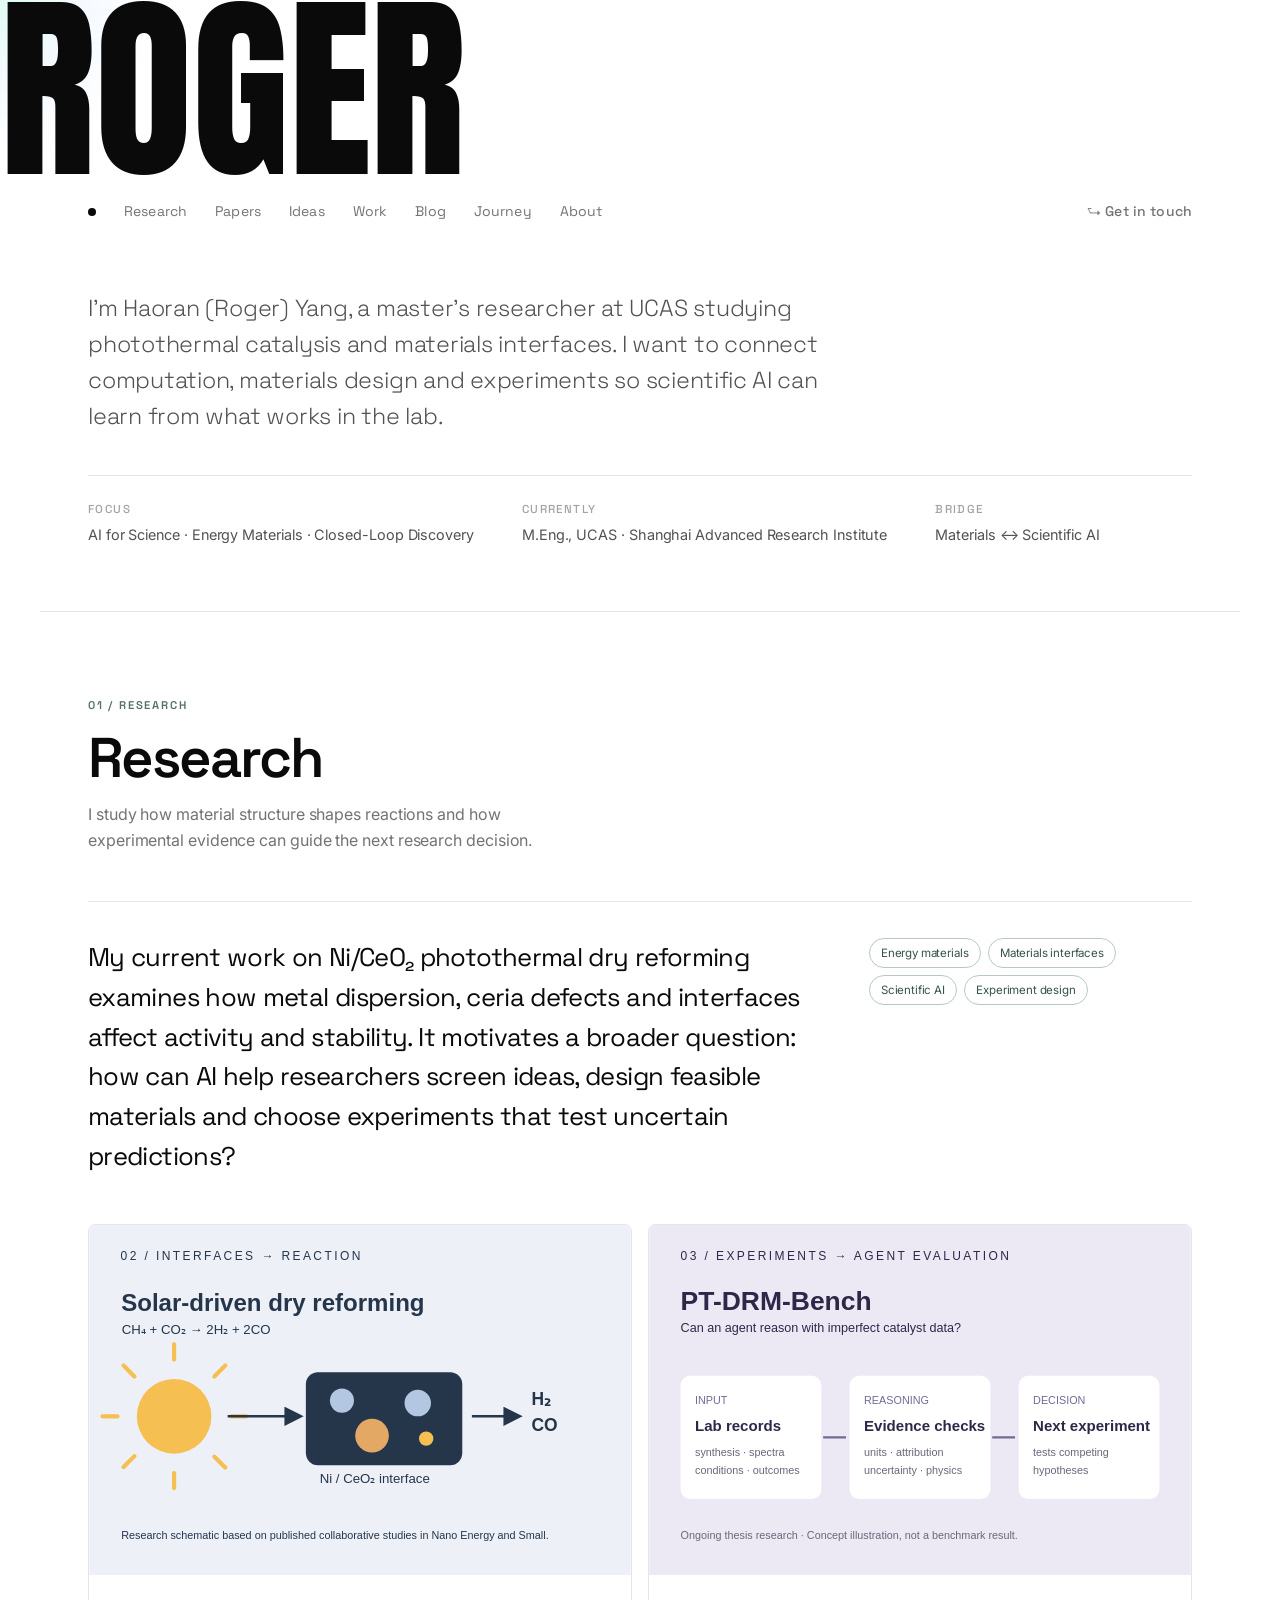
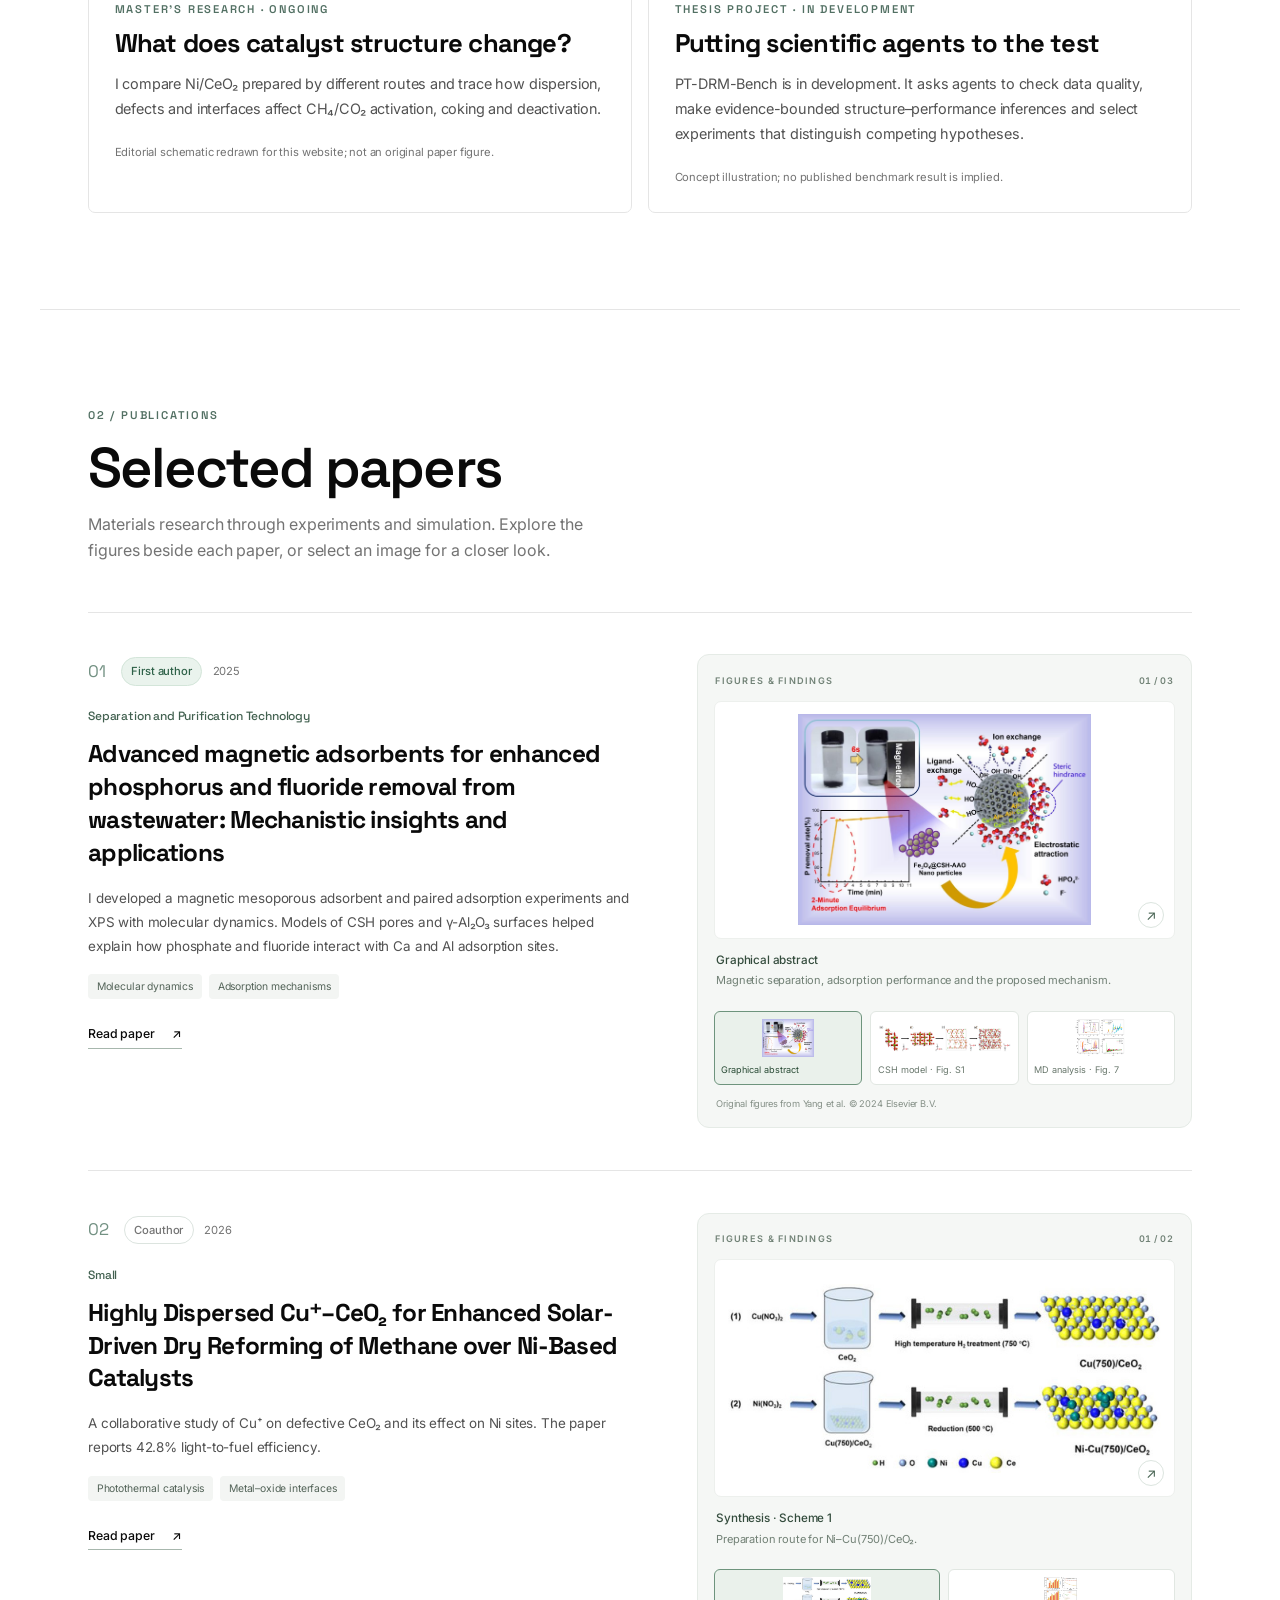
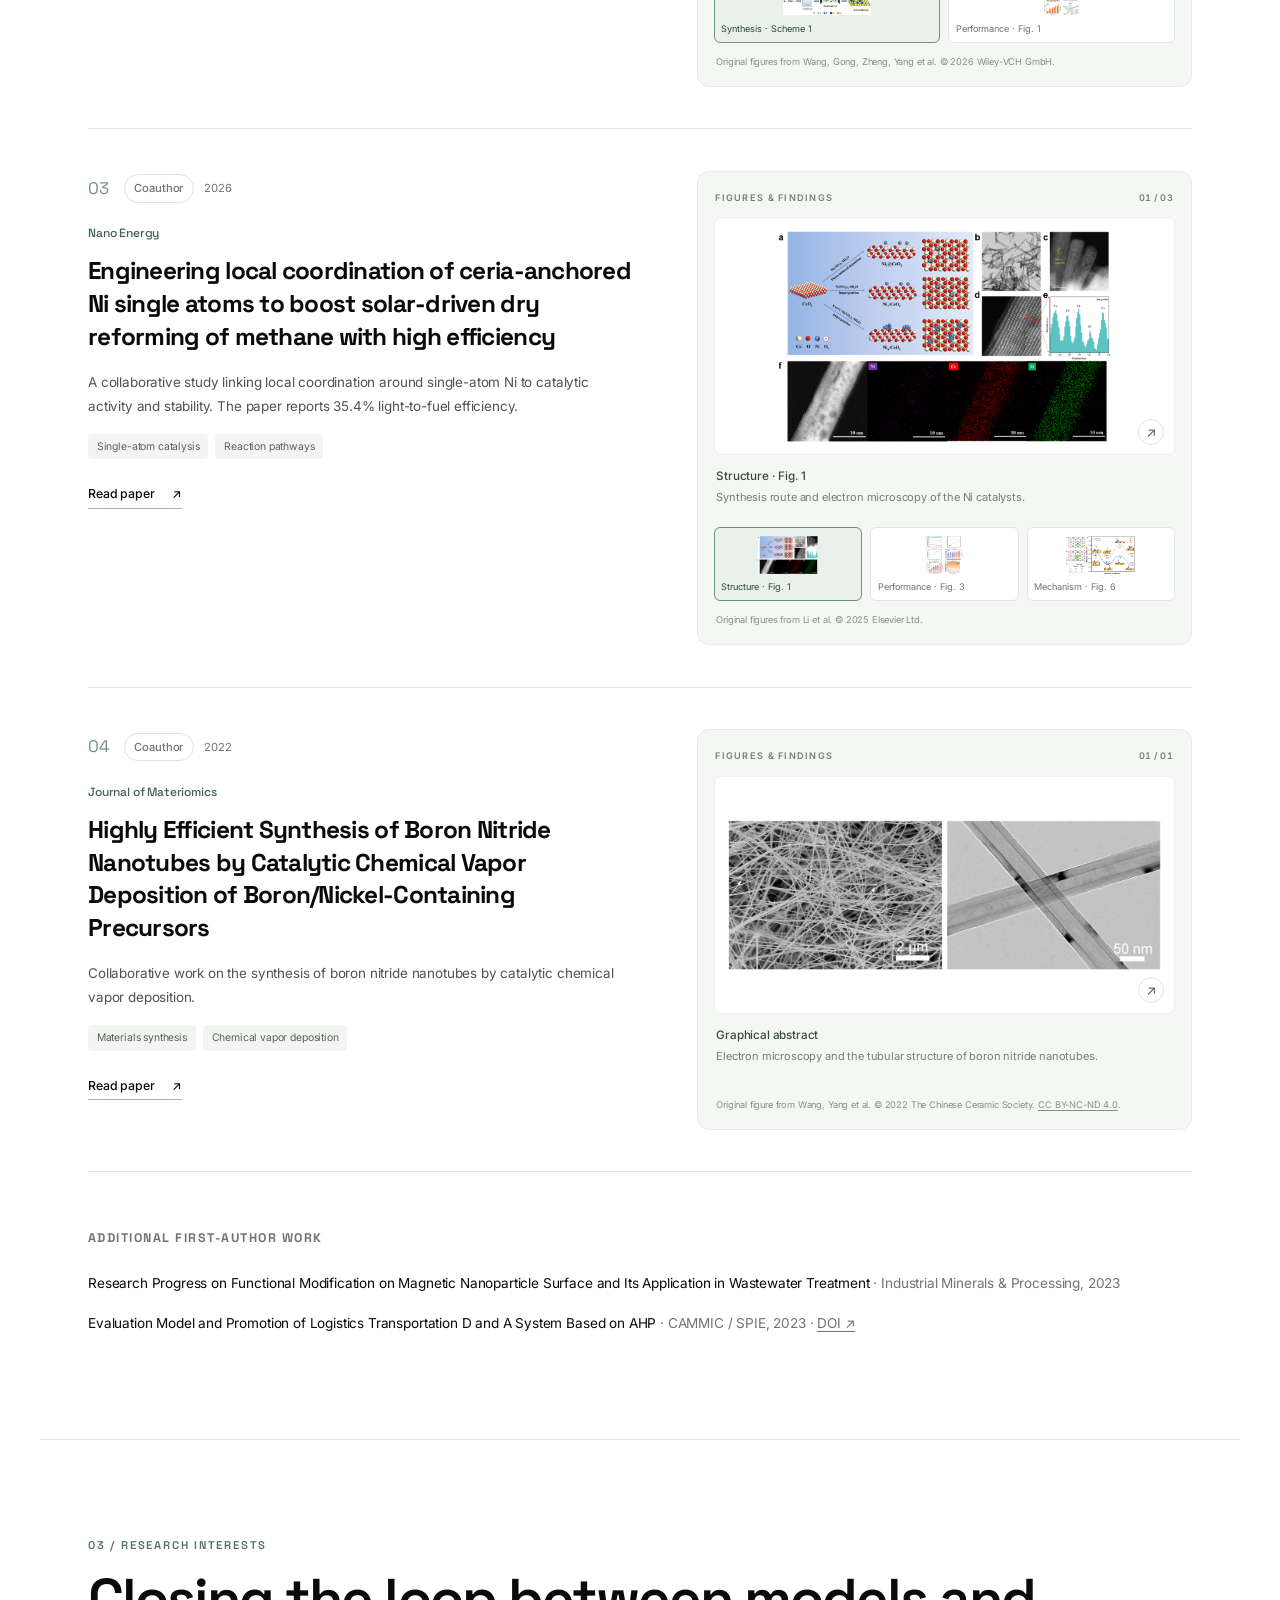
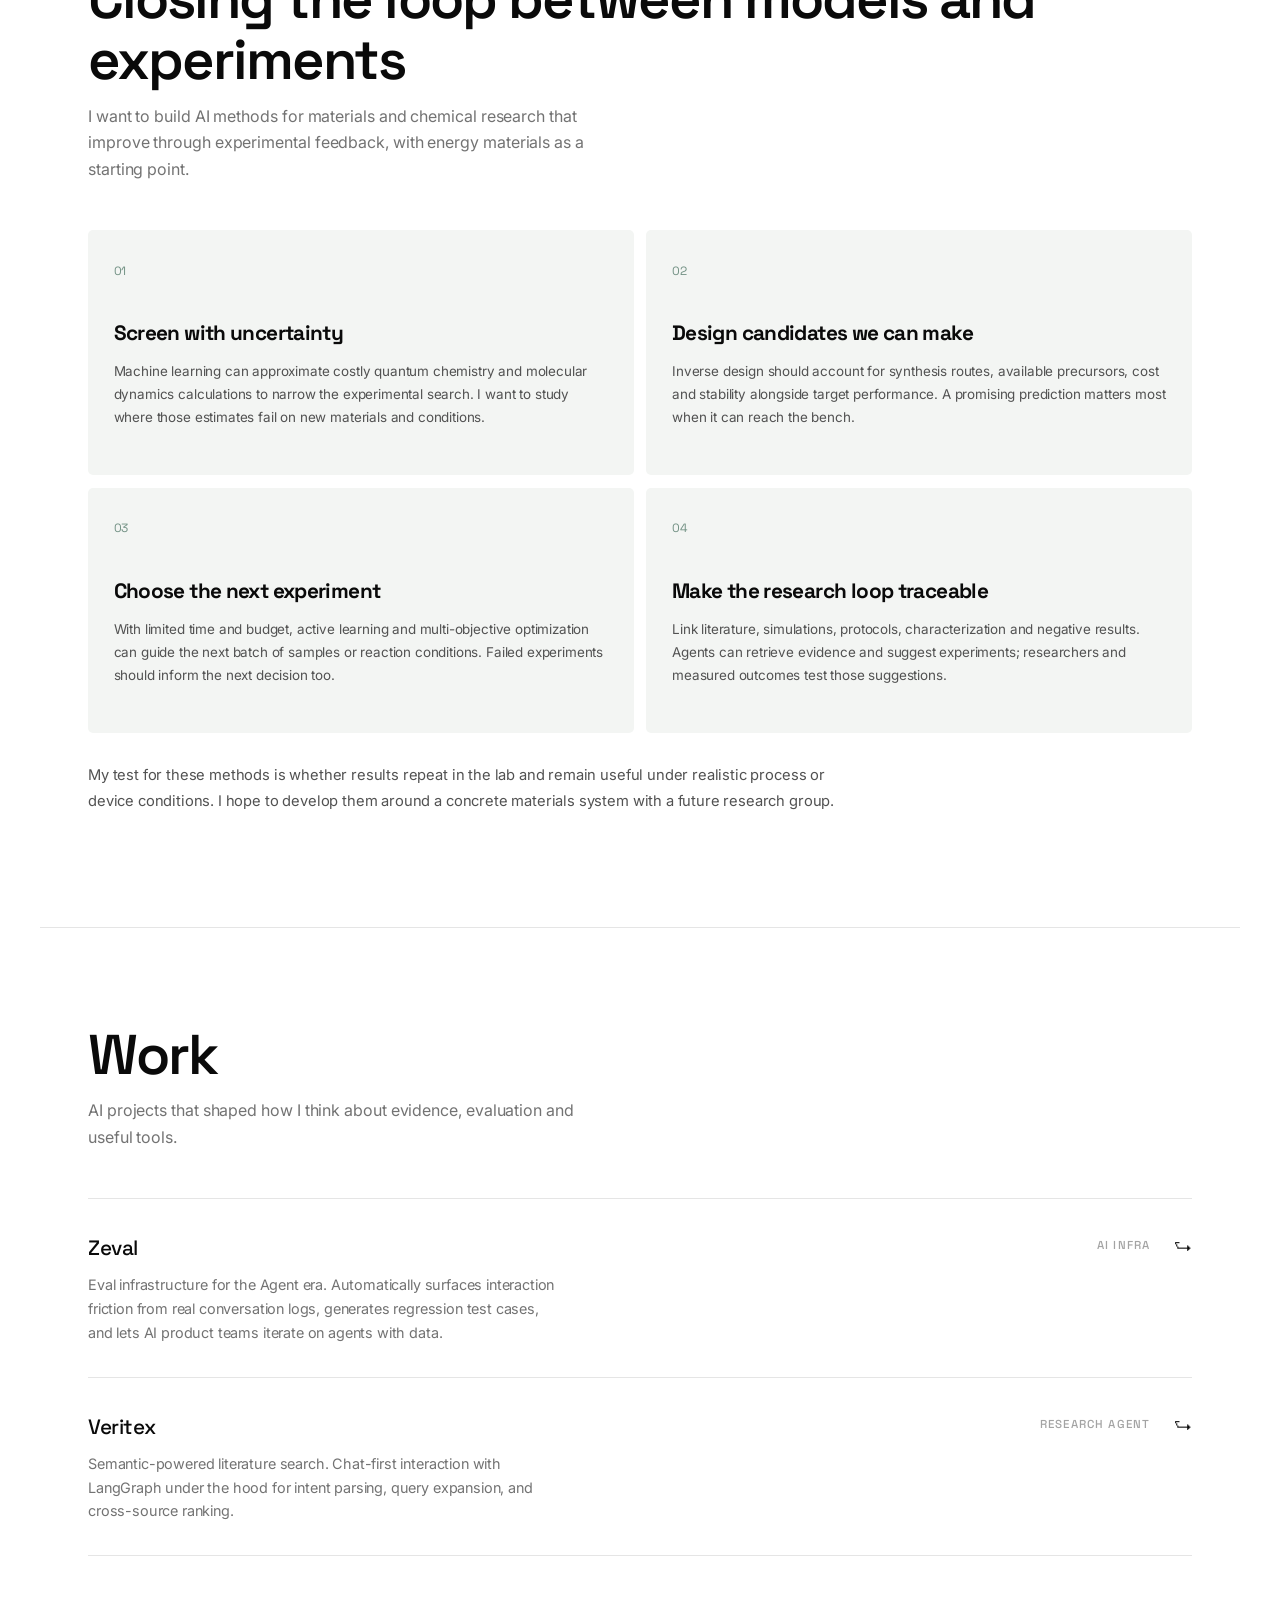
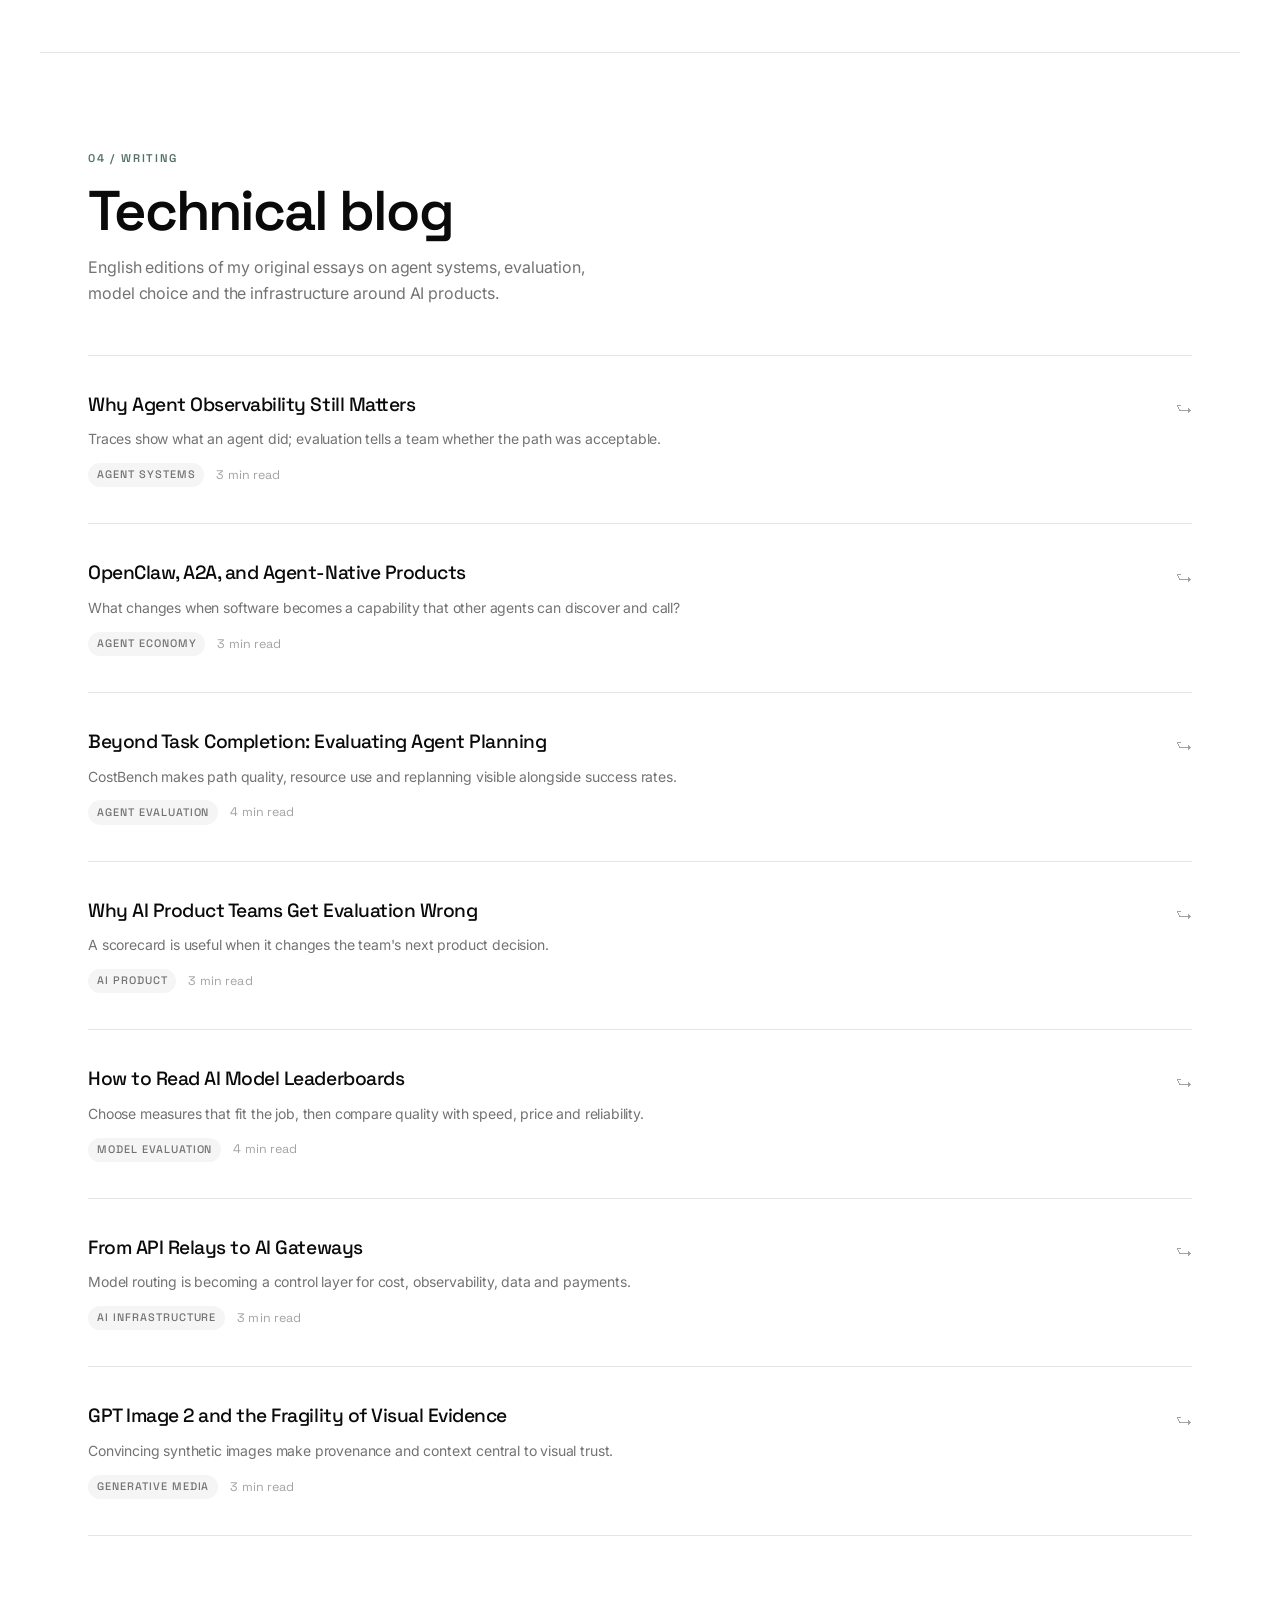
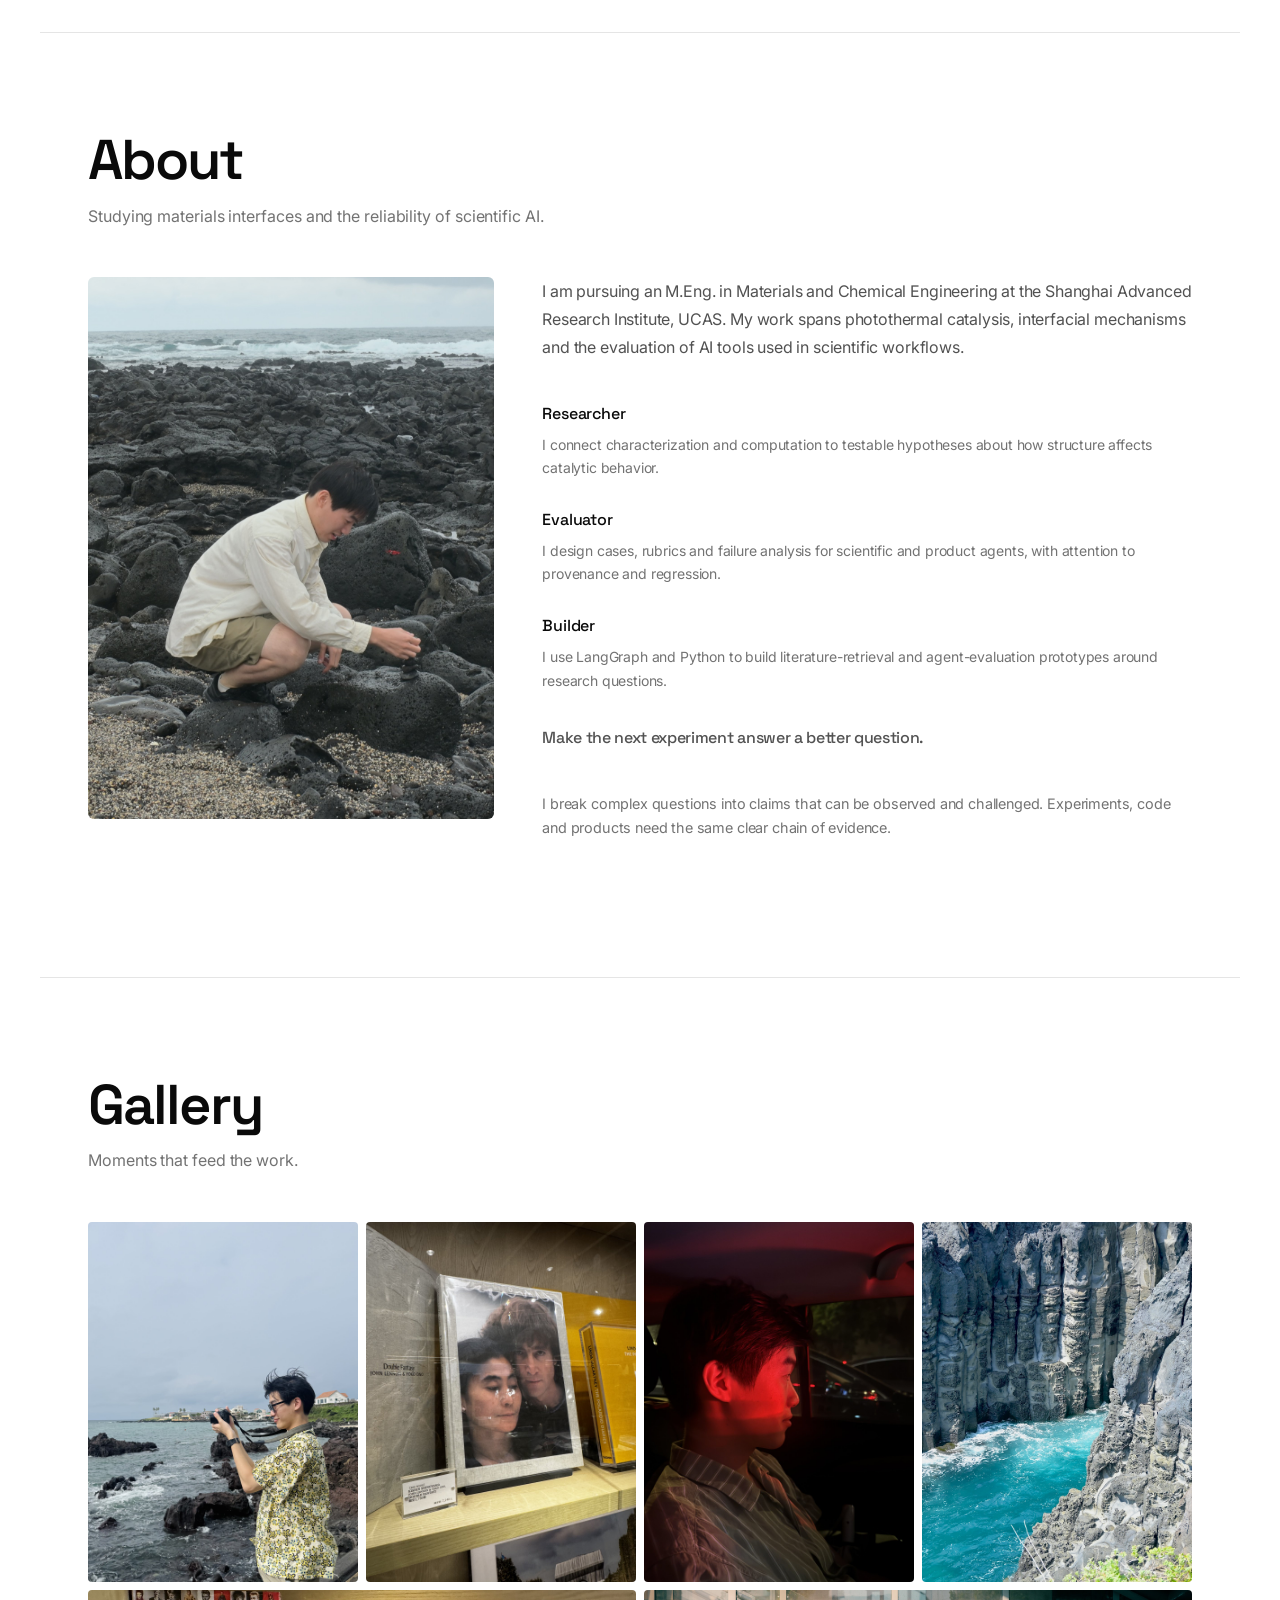
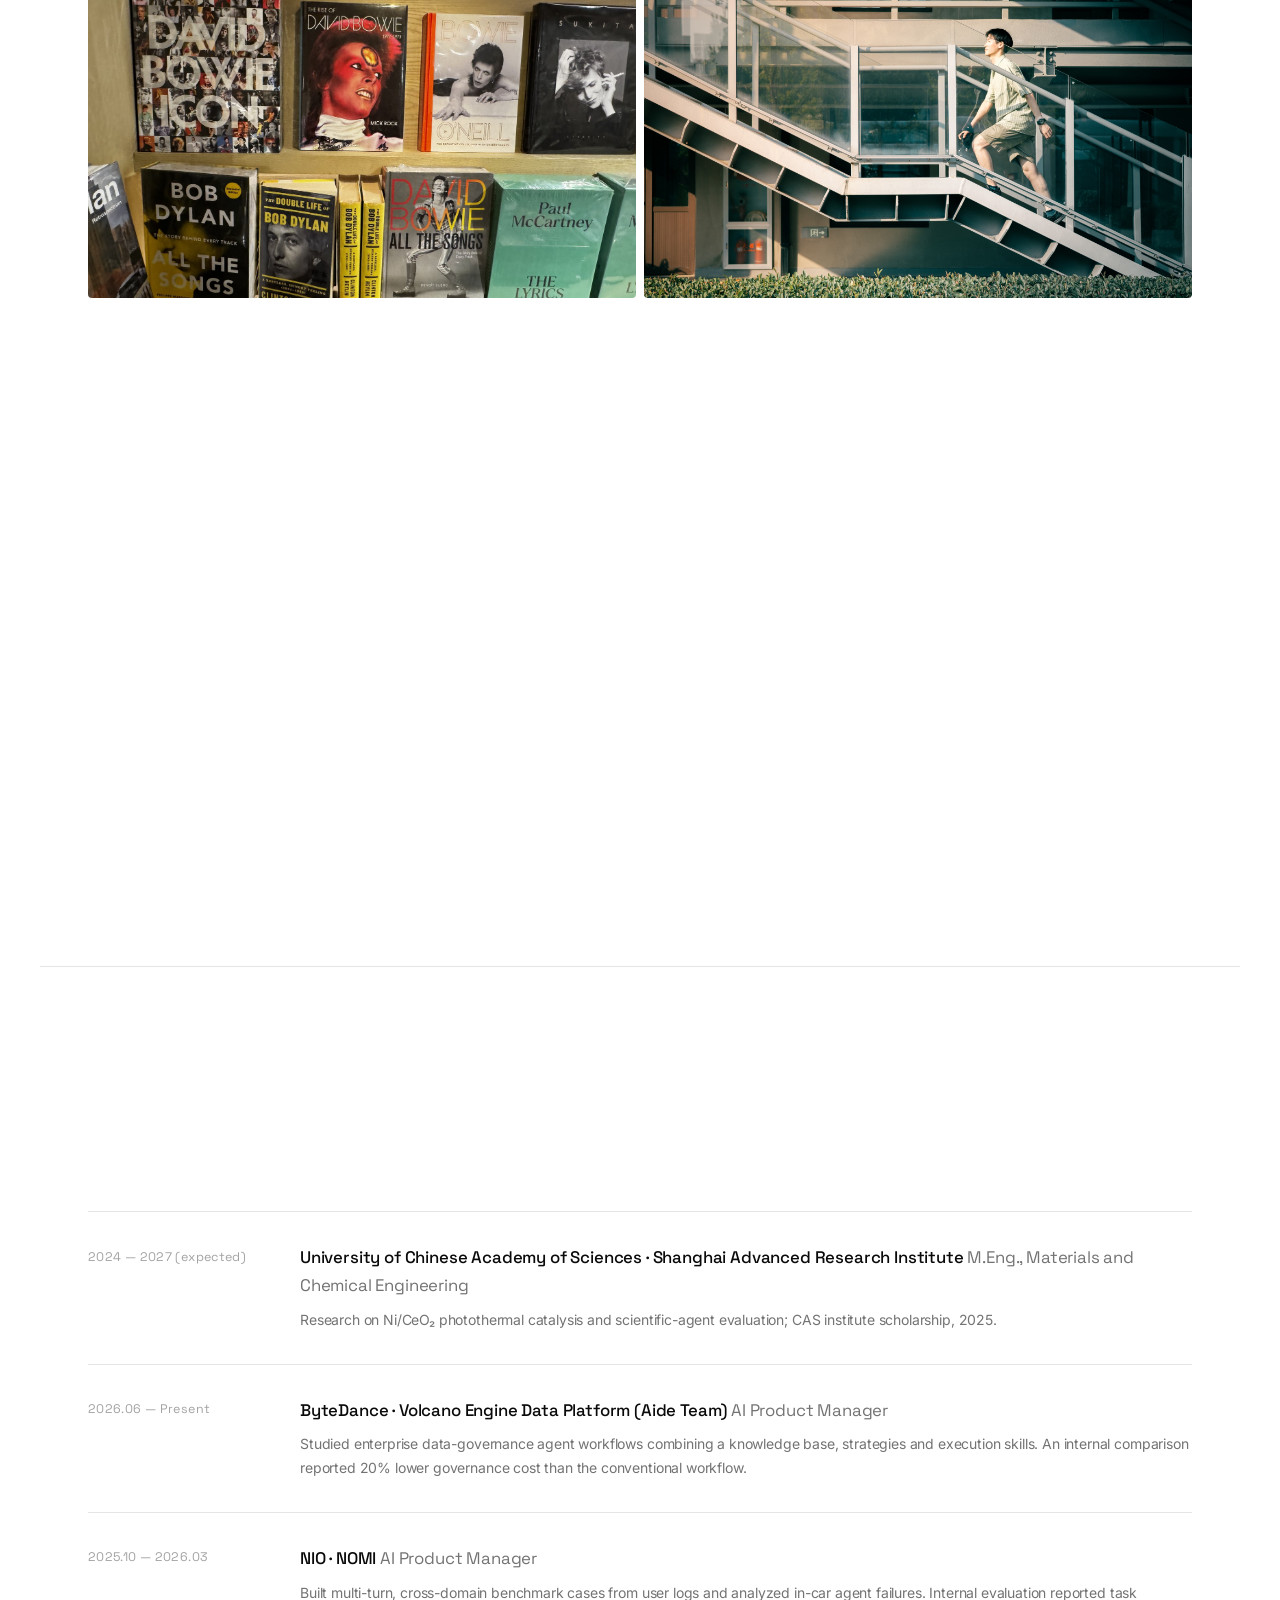
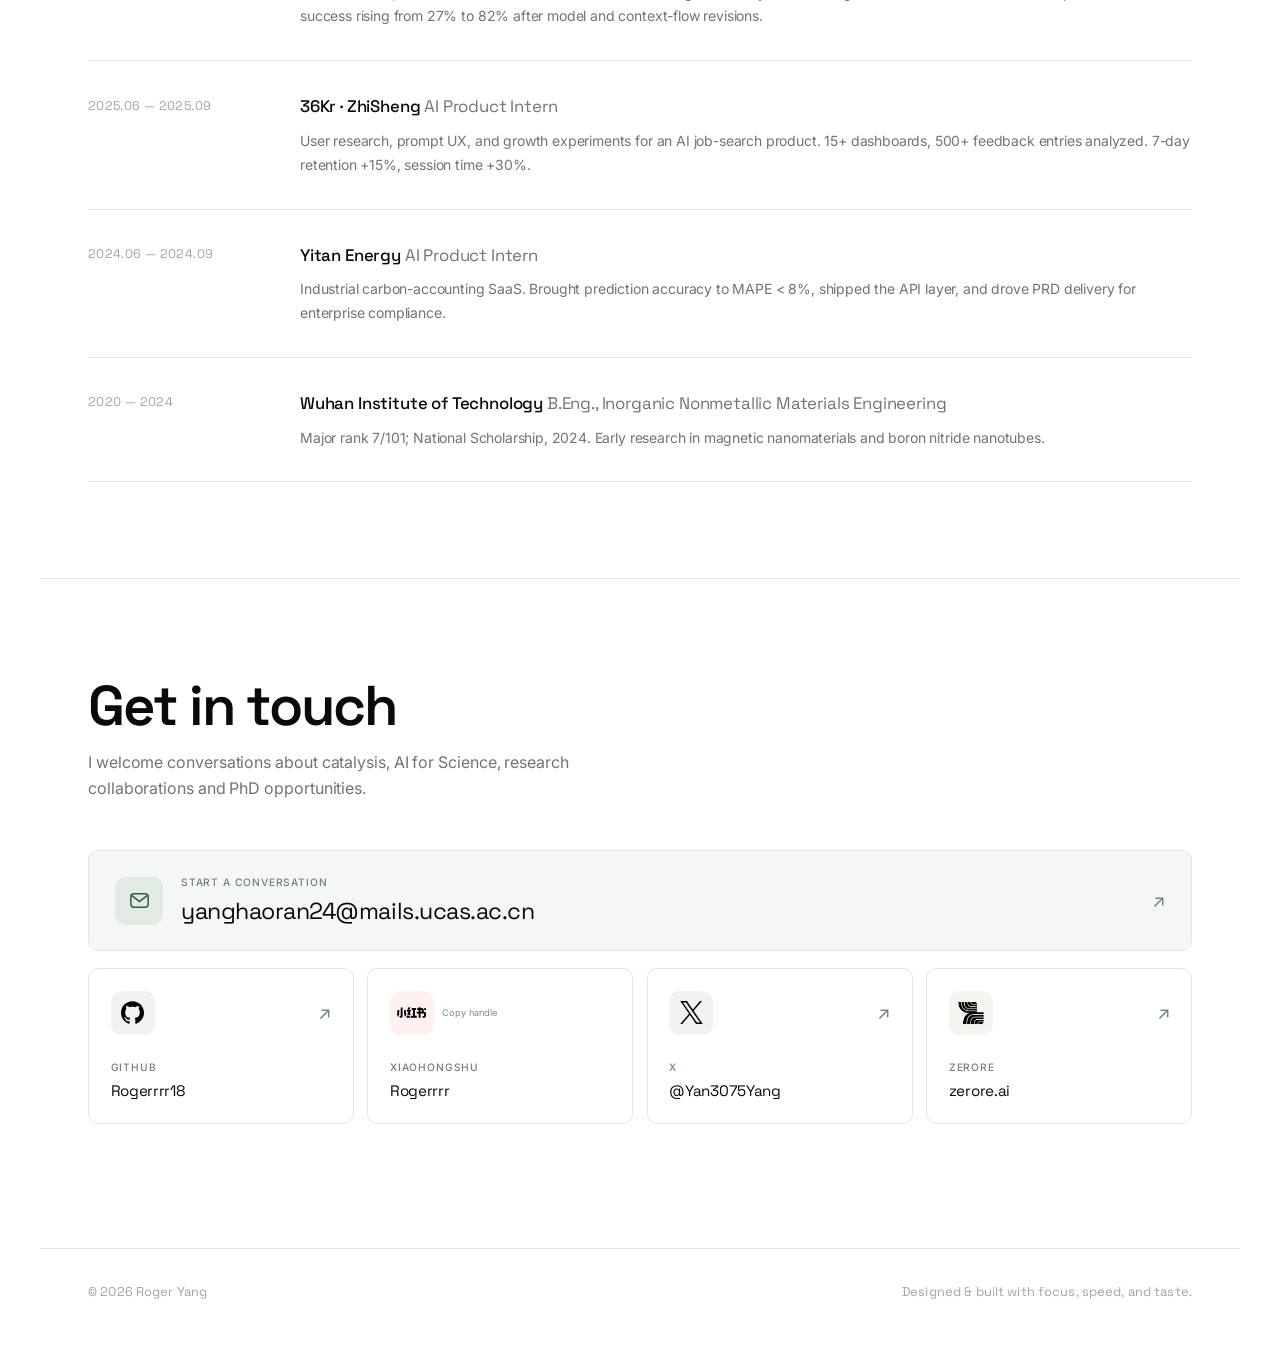
==== index.html @ 4ec645c5 "Refine publication galleries and social contact cards" ====
<!DOCTYPE html>
<html lang="en">
  <head>
    <meta charset="UTF-8" />
    <meta name="viewport" content="width=device-width, initial-scale=1.0" />
    <title>Haoran (Roger) Yang — Materials Research & AI</title>
    <meta
      name="description"
      content="Haoran (Roger) Yang: AI for Science, energy materials and closed-loop discovery grounded in experiments."
    />
    <link rel="preconnect" href="https://fonts.googleapis.com" />
    <link rel="preconnect" href="https://fonts.gstatic.com" crossorigin />
    <link
      href="https://fonts.googleapis.com/css2?family=Anton&family=Space+Grotesk:wght@300;400;500;600;700&family=Inter:wght@300;400;500&display=swap"
      rel="stylesheet"
    />
    <link rel="stylesheet" href="styles.css?v=portfolio-refine-1" />
  </head>
  <body>
    <div class="cursor-glow" aria-hidden="true"></div>

    <main>
      <!-- Hero: massive full-width name -->
      <section id="home" class="hero-banner">
        <h1 class="mega-name" aria-label="ROGER">
          <span class="mega-letter" data-letter="R">R</span><span class="mega-letter" data-letter="O">O</span><span class="mega-letter" data-letter="G">G</span><span class="mega-letter" data-letter="E">E</span><span class="mega-letter" data-letter="R">R</span>
        </h1>
        <nav class="hero-nav">
          <div class="hero-nav-left">
            <span class="nav-dot"></span>
            <a href="#research">Research</a>
            <a href="#publications">Papers</a>
            <a href="#perspective">Ideas</a>
            <a href="#work">Work</a>
            <a href="#blog">Blog</a>
            <a href="#journey">Journey</a>
            <a href="#about">About</a>
          </div>
          <div class="hero-nav-right">
            <a href="#contact" class="nav-cta">⮑ Get in touch</a>
          </div>
        </nav>
        <div class="hero-intro">
          <p>I’m Haoran (Roger) Yang, a master’s researcher at UCAS studying photothermal catalysis and materials interfaces. I want to connect computation, materials design and experiments so scientific AI can learn from what works in the lab.</p>
          <div class="hero-meta">
            <div class="hero-meta-item">
              <span class="label">Focus</span>
              <span>AI for Science · Energy Materials · Closed-Loop Discovery</span>
            </div>
            <div class="hero-meta-item">
              <span class="label">Currently</span>
              <span>M.Eng., UCAS · Shanghai Advanced Research Institute</span>
            </div>
            <div class="hero-meta-item">
              <span class="label">Bridge</span>
              <span>Materials ↔ Scientific AI</span>
            </div>
          </div>
        </div>
      </section>

      <!-- Research: application-first evidence, with labeled editorial diagrams -->
      <section id="research" class="section research-section">
        <div class="section-header"><span class="section-kicker">01 / RESEARCH</span><h2>Research</h2><p class="section-desc">I study how material structure shapes reactions and how experimental evidence can guide the next research decision.</p></div>
        <div class="research-lead"><p>My current work on Ni/CeO₂ photothermal dry reforming examines how metal dispersion, ceria defects and interfaces affect activity and stability. It motivates a broader question: how can AI help researchers screen ideas, design feasible materials and choose experiments that test uncertain predictions?</p><div class="research-keywords"><span>Energy materials</span><span>Materials interfaces</span><span>Scientific AI</span><span>Experiment design</span></div></div>
        <div class="research-grid">
          <article class="research-card"><img src="assets/images/research/catalysis-figure.svg" alt="Editorial diagram of light-driven methane and carbon dioxide reforming at a Ni/CeO₂ interface" loading="lazy"/><div class="research-card-body"><span class="research-card-label">MASTER'S RESEARCH · ONGOING</span><h3>What does catalyst structure change?</h3><p>I compare Ni/CeO₂ prepared by different routes and trace how dispersion, defects and interfaces affect CH₄/CO₂ activation, coking and deactivation.</p><small>Editorial schematic redrawn for this website; not an original paper figure.</small></div></article>
          <article class="research-card"><img src="assets/images/research/bench-figure.svg" alt="Concept diagram for PT-DRM-Bench, from experimental records to evidence checks and suggested experiments" loading="lazy"/><div class="research-card-body"><span class="research-card-label">THESIS PROJECT · IN DEVELOPMENT</span><h3>Putting scientific agents to the test</h3><p>PT-DRM-Bench is in development. It asks agents to check data quality, make evidence-bounded structure–performance inferences and select experiments that distinguish competing hypotheses.</p><small>Concept illustration; no published benchmark result is implied.</small></div></article>
        </div>
      </section>

      <section id="publications" class="section publications-section">
        <div class="section-header"><span class="section-kicker">02 / PUBLICATIONS</span><h2>Selected papers</h2><p class="section-desc">Materials research through experiments and simulation. Explore the figures beside each paper, or select an image for a closer look.</p></div>
        <div class="publication-stack">
          <article class="publication-card" id="spt-paper">
            <div class="publication-details">
              <div class="publication-meta"><span class="publication-number">01</span><span class="publication-role publication-role--lead">First author</span><span>2025</span></div>
              <p class="publication-journal">Separation and Purification Technology</p>
              <h3>Advanced magnetic adsorbents for enhanced phosphorus and fluoride removal from wastewater: Mechanistic insights and applications</h3>
              <p class="publication-summary">I developed a magnetic mesoporous adsorbent and paired adsorption experiments and XPS with molecular dynamics. Models of CSH pores and γ-Al₂O₃ surfaces helped explain how phosphate and fluoride interact with Ca and Al adsorption sites.</p>
              <div class="publication-tags"><span>Molecular dynamics</span><span>Adsorption mechanisms</span></div>
              <a class="publication-paper-link" href="https://doi.org/10.1016/j.seppur.2024.128195" target="_blank" rel="noopener noreferrer">Read paper <span aria-hidden="true">↗</span></a>
            </div>
            <div class="paper-gallery" data-paper-gallery aria-label="Figures from Separation and Purification Technology" id="spt-md">
              <div class="paper-gallery-header"><span>FIGURES &amp; FINDINGS</span><span class="paper-gallery-count" aria-live="polite">01 / 03</span></div>
              <div class="paper-gallery-stage">
                <figure class="paper-slide" id="spt-paper-figure-1">
                  <a class="publication-image" href="assets/images/research/spt-graphical-abstract.jpg" target="_blank" rel="noopener noreferrer" aria-label="Enlarge Graphical abstract from Separation and Purification Technology" data-figure-preview><img src="assets/images/research/spt-graphical-abstract.jpg" alt="Original graphical abstract showing magnetic separation and the proposed adsorption mechanism" loading="lazy" /><span class="figure-zoom" aria-hidden="true">↗</span></a>
                  <figcaption><strong>Graphical abstract</strong><span>Magnetic separation, adsorption performance and the proposed mechanism.</span></figcaption>
                </figure>
                <figure class="paper-slide" id="spt-paper-figure-2">
                  <a class="publication-image" href="assets/images/research/spt-supplement-figure-s1.png" target="_blank" rel="noopener noreferrer" aria-label="Enlarge CSH model · Fig. S1 from Separation and Purification Technology" data-figure-preview><img src="assets/images/research/spt-supplement-figure-s1.png" alt="Supplementary Figure S1 showing the construction of the hydrated CSH molecular dynamics model" loading="lazy" /><span class="figure-zoom" aria-hidden="true">↗</span></a>
                  <figcaption><strong>CSH model · Fig. S1</strong><span>Construction of the hydrated CSH model for molecular dynamics. Supporting Information.</span></figcaption>
                </figure>
                <figure class="paper-slide" id="spt-paper-figure-3">
                  <a class="publication-image" href="assets/images/research/spt-figure-7-md.png" target="_blank" rel="noopener noreferrer" aria-label="Enlarge MD analysis · Fig. 7 from Separation and Purification Technology" data-figure-preview><img src="assets/images/research/spt-figure-7-md.png" alt="Figure 7 showing molecular dynamics radial distribution functions for phosphate and fluoride near Ca and Al sites" loading="lazy" /><span class="figure-zoom" aria-hidden="true">↗</span></a>
                  <figcaption><strong>MD analysis · Fig. 7</strong><span>Radial distribution functions of phosphate and fluoride near Ca and Al sites.</span></figcaption>
                </figure>
              </div>
              <div class="paper-gallery-nav" aria-label="Choose a figure" hidden>
                <button class="paper-thumb" type="button" data-figure-index="0" aria-controls="spt-paper-figure-1" aria-pressed="true" aria-label="Show Graphical abstract"><img src="assets/images/research/spt-graphical-abstract.jpg" alt="" loading="lazy" /><span>Graphical abstract</span></button>
                <button class="paper-thumb" type="button" data-figure-index="1" aria-controls="spt-paper-figure-2" aria-pressed="false" aria-label="Show CSH model · Fig. S1"><img src="assets/images/research/spt-supplement-figure-s1.png" alt="" loading="lazy" /><span>CSH model · Fig. S1</span></button>
                <button class="paper-thumb" type="button" data-figure-index="2" aria-controls="spt-paper-figure-3" aria-pressed="false" aria-label="Show MD analysis · Fig. 7"><img src="assets/images/research/spt-figure-7-md.png" alt="" loading="lazy" /><span>MD analysis · Fig. 7</span></button>
              </div>
              <p class="publication-credit">Original figures from Yang et al. © 2024 Elsevier B.V.</p>
            </div>
          </article>
          <article class="publication-card" id="small-paper">
            <div class="publication-details">
              <div class="publication-meta"><span class="publication-number">02</span><span class="publication-role">Coauthor</span><span>2026</span></div>
              <p class="publication-journal">Small</p>
              <h3>Highly Dispersed Cu⁺–CeO₂ for Enhanced Solar-Driven Dry Reforming of Methane over Ni-Based Catalysts</h3>
              <p class="publication-summary">A collaborative study of Cu⁺ on defective CeO₂ and its effect on Ni sites. The paper reports 42.8% light-to-fuel efficiency.</p>
              <div class="publication-tags"><span>Photothermal catalysis</span><span>Metal–oxide interfaces</span></div>
              <a class="publication-paper-link" href="https://doi.org/10.1002/smll.202514302" target="_blank" rel="noopener noreferrer">Read paper <span aria-hidden="true">↗</span></a>
            </div>
            <div class="paper-gallery" data-paper-gallery aria-label="Figures from Small">
              <div class="paper-gallery-header"><span>FIGURES &amp; FINDINGS</span><span class="paper-gallery-count" aria-live="polite">01 / 02</span></div>
              <div class="paper-gallery-stage">
                <figure class="paper-slide" id="small-paper-figure-1">
                  <a class="publication-image" href="assets/images/research/small-scheme-1.jpg" target="_blank" rel="noopener noreferrer" aria-label="Enlarge Synthesis · Scheme 1 from Small" data-figure-preview><img src="assets/images/research/small-scheme-1.jpg" alt="Original Scheme 1 showing preparation of Ni–Cu(750)/CeO₂" loading="lazy" /><span class="figure-zoom" aria-hidden="true">↗</span></a>
                  <figcaption><strong>Synthesis · Scheme 1</strong><span>Preparation route for Ni–Cu(750)/CeO₂.</span></figcaption>
                </figure>
                <figure class="paper-slide" id="small-paper-figure-2">
                  <a class="publication-image" href="assets/images/research/small-figure-1.jpg" target="_blank" rel="noopener noreferrer" aria-label="Enlarge Performance · Fig. 1 from Small" data-figure-preview><img src="assets/images/research/small-figure-1.jpg" alt="Original Figure 1 showing production rates, stability and light-to-fuel efficiency" loading="lazy" /><span class="figure-zoom" aria-hidden="true">↗</span></a>
                  <figcaption><strong>Performance · Fig. 1</strong><span>Solar-driven dry-reforming performance and stability.</span></figcaption>
                </figure>
              </div>
              <div class="paper-gallery-nav" aria-label="Choose a figure" hidden>
                <button class="paper-thumb" type="button" data-figure-index="0" aria-controls="small-paper-figure-1" aria-pressed="true" aria-label="Show Synthesis · Scheme 1"><img src="assets/images/research/small-scheme-1.jpg" alt="" loading="lazy" /><span>Synthesis · Scheme 1</span></button>
                <button class="paper-thumb" type="button" data-figure-index="1" aria-controls="small-paper-figure-2" aria-pressed="false" aria-label="Show Performance · Fig. 1"><img src="assets/images/research/small-figure-1.jpg" alt="" loading="lazy" /><span>Performance · Fig. 1</span></button>
              </div>
              <p class="publication-credit">Original figures from Wang, Gong, Zheng, Yang et al. © 2026 Wiley-VCH GmbH.</p>
            </div>
          </article>
          <article class="publication-card" id="nano-energy-paper">
            <div class="publication-details">
              <div class="publication-meta"><span class="publication-number">03</span><span class="publication-role">Coauthor</span><span>2026</span></div>
              <p class="publication-journal">Nano Energy</p>
              <h3>Engineering local coordination of ceria-anchored Ni single atoms to boost solar-driven dry reforming of methane with high efficiency</h3>
              <p class="publication-summary">A collaborative study linking local coordination around single-atom Ni to catalytic activity and stability. The paper reports 35.4% light-to-fuel efficiency.</p>
              <div class="publication-tags"><span>Single-atom catalysis</span><span>Reaction pathways</span></div>
              <a class="publication-paper-link" href="https://doi.org/10.1016/j.nanoen.2025.111641" target="_blank" rel="noopener noreferrer">Read paper <span aria-hidden="true">↗</span></a>
            </div>
            <div class="paper-gallery" data-paper-gallery aria-label="Figures from Nano Energy">
              <div class="paper-gallery-header"><span>FIGURES &amp; FINDINGS</span><span class="paper-gallery-count" aria-live="polite">01 / 03</span></div>
              <div class="paper-gallery-stage">
                <figure class="paper-slide" id="nano-energy-paper-figure-1">
                  <a class="publication-image" href="assets/images/research/nano-energy-figure-1.png" target="_blank" rel="noopener noreferrer" aria-label="Enlarge Structure · Fig. 1 from Nano Energy" data-figure-preview><img src="assets/images/research/nano-energy-figure-1.png" alt="Original Figure 1 showing catalyst synthesis and electron microscopy of ceria-anchored Ni single atoms" loading="lazy" /><span class="figure-zoom" aria-hidden="true">↗</span></a>
                  <figcaption><strong>Structure · Fig. 1</strong><span>Synthesis route and electron microscopy of the Ni catalysts.</span></figcaption>
                </figure>
                <figure class="paper-slide" id="nano-energy-paper-figure-2">
                  <a class="publication-image" href="assets/images/research/nano-energy-figure-3.png" target="_blank" rel="noopener noreferrer" aria-label="Enlarge Performance · Fig. 3 from Nano Energy" data-figure-preview><img src="assets/images/research/nano-energy-figure-3.png" alt="Original Figure 3 comparing solar-driven dry-reforming performance and light-to-fuel efficiency" loading="lazy" /><span class="figure-zoom" aria-hidden="true">↗</span></a>
                  <figcaption><strong>Performance · Fig. 3</strong><span>Solar-driven dry-reforming performance and efficiency.</span></figcaption>
                </figure>
                <figure class="paper-slide" id="nano-energy-paper-figure-3">
                  <a class="publication-image" href="assets/images/research/nano-energy-figure-6.png" target="_blank" rel="noopener noreferrer" aria-label="Enlarge Mechanism · Fig. 6 from Nano Energy" data-figure-preview><img src="assets/images/research/nano-energy-figure-6.png" alt="Original Figure 6 showing charge density and DFT reaction-energy calculations" loading="lazy" /><span class="figure-zoom" aria-hidden="true">↗</span></a>
                  <figcaption><strong>Mechanism · Fig. 6</strong><span>Charge density and DFT comparison of the reaction pathways.</span></figcaption>
                </figure>
              </div>
              <div class="paper-gallery-nav" aria-label="Choose a figure" hidden>
                <button class="paper-thumb" type="button" data-figure-index="0" aria-controls="nano-energy-paper-figure-1" aria-pressed="true" aria-label="Show Structure · Fig. 1"><img src="assets/images/research/nano-energy-figure-1.png" alt="" loading="lazy" /><span>Structure · Fig. 1</span></button>
                <button class="paper-thumb" type="button" data-figure-index="1" aria-controls="nano-energy-paper-figure-2" aria-pressed="false" aria-label="Show Performance · Fig. 3"><img src="assets/images/research/nano-energy-figure-3.png" alt="" loading="lazy" /><span>Performance · Fig. 3</span></button>
                <button class="paper-thumb" type="button" data-figure-index="2" aria-controls="nano-energy-paper-figure-3" aria-pressed="false" aria-label="Show Mechanism · Fig. 6"><img src="assets/images/research/nano-energy-figure-6.png" alt="" loading="lazy" /><span>Mechanism · Fig. 6</span></button>
              </div>
              <p class="publication-credit">Original figures from Li et al. © 2025 Elsevier Ltd.</p>
            </div>
          </article>
          <article class="publication-card" id="bnnt-paper">
            <div class="publication-details">
              <div class="publication-meta"><span class="publication-number">04</span><span class="publication-role">Coauthor</span><span>2022</span></div>
              <p class="publication-journal">Journal of Materiomics</p>
              <h3>Highly Efficient Synthesis of Boron Nitride Nanotubes by Catalytic Chemical Vapor Deposition of Boron/Nickel-Containing Precursors</h3>
              <p class="publication-summary">Collaborative work on the synthesis of boron nitride nanotubes by catalytic chemical vapor deposition.</p>
              <div class="publication-tags"><span>Materials synthesis</span><span>Chemical vapor deposition</span></div>
              <a class="publication-paper-link" href="https://doi.org/10.1016/j.jmat.2022.05.007" target="_blank" rel="noopener noreferrer">Read paper <span aria-hidden="true">↗</span></a>
            </div>
            <div class="paper-gallery" data-paper-gallery aria-label="Figures from Journal of Materiomics">
              <div class="paper-gallery-header"><span>FIGURES &amp; FINDINGS</span><span class="paper-gallery-count" aria-live="polite">01 / 01</span></div>
              <div class="paper-gallery-stage">
                <figure class="paper-slide" id="bnnt-paper-figure-1">
                  <a class="publication-image" href="assets/images/research/bnnt-graphical-abstract.jpg" target="_blank" rel="noopener noreferrer" aria-label="Enlarge Graphical abstract from Journal of Materiomics" data-figure-preview><img src="assets/images/research/bnnt-graphical-abstract.jpg" alt="Original graphical abstract with electron micrographs of boron nitride nanotubes" loading="lazy" /><span class="figure-zoom" aria-hidden="true">↗</span></a>
                  <figcaption><strong>Graphical abstract</strong><span>Electron microscopy and the tubular structure of boron nitride nanotubes.</span></figcaption>
                </figure>
              </div>
              <p class="publication-credit">Original figure from Wang, Yang et al. © 2022 The Chinese Ceramic Society. <a href="https://creativecommons.org/licenses/by-nc-nd/4.0/" target="_blank" rel="noopener noreferrer">CC BY-NC-ND 4.0</a>.</p>
            </div>
          </article>
        </div>
        <div class="additional-publications"><h3>Additional first-author work</h3><p>Research Progress on Functional Modification on Magnetic Nanoparticle Surface and Its Application in Wastewater Treatment <span>· Industrial Minerals &amp; Processing, 2023</span></p><p>Evaluation Model and Promotion of Logistics Transportation D and A System Based on AHP <span>· CAMMIC / SPIE, 2023 · <a href="https://doi.org/10.1117/12.2686245" target="_blank" rel="noopener noreferrer">DOI ↗</a></span></p></div>
      </section>

      <section id="perspective" class="section perspective-section">
        <div class="section-header"><span class="section-kicker">03 / RESEARCH INTERESTS</span><h2>Closing the loop between models and experiments</h2><p class="section-desc">I want to build AI methods for materials and chemical research that improve through experimental feedback, with energy materials as a starting point.</p></div>
        <div class="perspective-grid">
          <article><span>01</span><h3>Screen with uncertainty</h3><p>Machine learning can approximate costly quantum chemistry and molecular dynamics calculations to narrow the experimental search. I want to study where those estimates fail on new materials and conditions.</p></article>
          <article><span>02</span><h3>Design candidates we can make</h3><p>Inverse design should account for synthesis routes, available precursors, cost and stability alongside target performance. A promising prediction matters most when it can reach the bench.</p></article>
          <article><span>03</span><h3>Choose the next experiment</h3><p>With limited time and budget, active learning and multi-objective optimization can guide the next batch of samples or reaction conditions. Failed experiments should inform the next decision too.</p></article>
          <article><span>04</span><h3>Make the research loop traceable</h3><p>Link literature, simulations, protocols, characterization and negative results. Agents can retrieve evidence and suggest experiments; researchers and measured outcomes test those suggestions.</p></article>
        </div>
        <p class="perspective-outlook">My test for these methods is whether results repeat in the lab and remain useful under realistic process or device conditions. I hope to develop them around a concrete materials system with a future research group.</p>
      </section>

      <!-- Work -->
      <section id="work" class="section">
        <div class="section-header">
          <h2>Work</h2>
          <p class="section-desc">AI projects that shaped how I think about evidence, evaluation and useful tools.</p>
        </div>
        <div class="work-list">
          <a href="work/zeval.html" class="work-item">
            <div class="work-item-info">
              <h3>Zeval</h3>
              <p>Eval infrastructure for the Agent era. Automatically surfaces interaction friction from real conversation logs, generates regression test cases, and lets AI product teams iterate on agents with data.</p>
            </div>
            <div class="work-item-meta">
              <span class="tag">AI Infra</span>
              <span class="arrow">⮑</span>
            </div>
          </a>
          <a href="work/veritex.html" class="work-item">
            <div class="work-item-info">
              <h3>Veritex</h3>
              <p>Semantic-powered literature search. Chat-first interaction with LangGraph under the hood for intent parsing, query expansion, and cross-source ranking.</p>
            </div>
            <div class="work-item-meta">
              <span class="tag">Research Agent</span>
              <span class="arrow">⮑</span>
            </div>
          </a>
        </div>
      </section>

      <section id="blog" class="section blog-section">
        <div class="section-header"><span class="section-kicker">04 / WRITING</span><h2>Technical blog</h2><p class="section-desc">English editions of my original essays on agent systems, evaluation, model choice and the infrastructure around AI products.</p></div>
        <div class="blog-list">
          <a href="writing/agent-observability.html" class="blog-item"><div class="blog-item-info"><h3>Why Agent Observability Still Matters</h3><p>Traces show what an agent did; evaluation tells a team whether the path was acceptable.</p><div class="blog-item-footer"><span class="blog-tag">Agent Systems</span><span class="blog-read-time">3 min read</span></div></div><span class="blog-item-arrow">⮑</span></a>
          <a href="writing/openclaw-a2a.html" class="blog-item"><div class="blog-item-info"><h3>OpenClaw, A2A, and Agent-Native Products</h3><p>What changes when software becomes a capability that other agents can discover and call?</p><div class="blog-item-footer"><span class="blog-tag">Agent Economy</span><span class="blog-read-time">3 min read</span></div></div><span class="blog-item-arrow">⮑</span></a>
          <a href="writing/agent-planning-eval.html" class="blog-item"><div class="blog-item-info"><h3>Beyond Task Completion: Evaluating Agent Planning</h3><p>CostBench makes path quality, resource use and replanning visible alongside success rates.</p><div class="blog-item-footer"><span class="blog-tag">Agent Evaluation</span><span class="blog-read-time">4 min read</span></div></div><span class="blog-item-arrow">⮑</span></a>
          <a href="writing/ai-product-evaluation.html" class="blog-item"><div class="blog-item-info"><h3>Why AI Product Teams Get Evaluation Wrong</h3><p>A scorecard is useful when it changes the team's next product decision.</p><div class="blog-item-footer"><span class="blog-tag">AI Product</span><span class="blog-read-time">3 min read</span></div></div><span class="blog-item-arrow">⮑</span></a>
          <a href="writing/ai-benchmark-guide.html" class="blog-item"><div class="blog-item-info"><h3>How to Read AI Model Leaderboards</h3><p>Choose measures that fit the job, then compare quality with speed, price and reliability.</p><div class="blog-item-footer"><span class="blog-tag">Model Evaluation</span><span class="blog-read-time">4 min read</span></div></div><span class="blog-item-arrow">⮑</span></a>
          <a href="writing/api-relay-history.html" class="blog-item"><div class="blog-item-info"><h3>From API Relays to AI Gateways</h3><p>Model routing is becoming a control layer for cost, observability, data and payments.</p><div class="blog-item-footer"><span class="blog-tag">AI Infrastructure</span><span class="blog-read-time">3 min read</span></div></div><span class="blog-item-arrow">⮑</span></a>
          <a href="writing/gpt-image-2.html" class="blog-item"><div class="blog-item-info"><h3>GPT Image 2 and the Fragility of Visual Evidence</h3><p>Convincing synthetic images make provenance and context central to visual trust.</p><div class="blog-item-footer"><span class="blog-tag">Generative Media</span><span class="blog-read-time">3 min read</span></div></div><span class="blog-item-arrow">⮑</span></a>
        </div>
      </section>

      <!-- About -->
      <section id="about" class="section">
        <div class="section-header">
          <h2>About</h2>
          <p class="section-desc">Studying materials interfaces and the reliability of scientific AI.</p>
        </div>
        <div class="about-content">
          <div class="about-portrait">
            <img src="assets/images/roger-hero.jpg" alt="Portrait of Haoran Yang" />
          </div>
          <div class="about-text">
            <p>I am pursuing an M.Eng. in Materials and Chemical Engineering at the Shanghai Advanced Research Institute, UCAS. My work spans photothermal catalysis, interfacial mechanisms and the evaluation of AI tools used in scientific workflows.</p>
            <div class="capabilities">
              <div class="capability">
                <h4>Researcher</h4>
                <p>I connect characterization and computation to testable hypotheses about how structure affects catalytic behavior.</p>
              </div>
              <div class="capability">
                <h4>Evaluator</h4>
                <p>I design cases, rubrics and failure analysis for scientific and product agents, with attention to provenance and regression.</p>
              </div>
              <div class="capability">
                <h4>Builder</h4>
                <p>I use LangGraph and Python to build literature-retrieval and agent-evaluation prototypes around research questions.</p>
              </div>
            </div>
            <p class="belief-quote">Make the next experiment answer a better question.</p>
            <p>I break complex questions into claims that can be observed and challenged. Experiments, code and products need the same clear chain of evidence.</p>
          </div>
        </div>
      </section>

      <!-- Gallery -->
      <section id="gallery" class="section">
        <div class="section-header">
          <h2>Gallery</h2>
          <p class="section-desc">Moments that feed the work.</p>
        </div>
        <div class="gallery-grid">
          <figure class="gallery-item vertical">
            <img src="assets/images/gallery/fullsizerender-4.jpg" alt="Roger by the sea" loading="lazy" />
          </figure>
          <figure class="gallery-item vertical">
            <img src="assets/images/gallery/img-3227.jpg" alt="Record collection" loading="lazy" />
          </figure>
          <figure class="gallery-item vertical">
            <img src="assets/images/gallery/img-0506.jpg" alt="Travel moment" loading="lazy" />
          </figure>
          <figure class="gallery-item vertical">
            <img src="assets/images/gallery/img-cliff-13.jpg" alt="Person looking out from a cliff" loading="lazy" />
          </figure>
          <figure class="gallery-item horizontal">
            <img src="assets/images/gallery/img-3226.jpg" alt="Records on a shelf" loading="lazy" />
          </figure>
          <figure class="gallery-item horizontal">
            <img src="assets/images/gallery/img-stair-01.jpg" alt="Sunlight on a stairway" loading="lazy" />
          </figure>
        </div>
        <div class="film-row">
          <h3>Favorite Films</h3>
          <div class="film-list">
            <figure class="film-card">
              <img src="assets/images/gallery/img-2294.jpg" alt="La La Land" loading="lazy" />
              <figcaption>
                <span class="film-rank">01</span>
                <span>La La Land</span>
              </figcaption>
            </figure>
            <figure class="film-card">
              <img src="assets/images/gallery/img-2013.jpg" alt="Her" loading="lazy" />
              <figcaption>
                <span class="film-rank">02</span>
                <span>Her</span>
              </figcaption>
            </figure>
            <figure class="film-card">
              <img src="assets/images/gallery/img-2296.jpg" alt="Listening" loading="lazy" />
              <figcaption>
                <span class="film-rank">03</span>
                <span>Whisper of the Heart</span>
              </figcaption>
            </figure>
          </div>
        </div>
      </section>

      <!-- Journey -->
      <section id="journey" class="section">
        <div class="section-header">
          <h2>Journey</h2>
          <p class="section-desc">Research, product, and business on one track.</p>
        </div>
        <div class="timeline">
          <article class="timeline-entry">
            <div class="timeline-date">2024 — 2027 (expected)</div>
            <div class="timeline-body"><h4>University of Chinese Academy of Sciences · Shanghai Advanced Research Institute <span class="timeline-role">M.Eng., Materials and Chemical Engineering</span></h4><p>Research on Ni/CeO₂ photothermal catalysis and scientific-agent evaluation; CAS institute scholarship, 2025.</p></div>
          </article>
          <article class="timeline-entry">
            <div class="timeline-date">2026.06 — Present</div>
            <div class="timeline-body">
              <h4>ByteDance · Volcano Engine Data Platform (Aide Team) <span class="timeline-role">AI Product Manager</span></h4>
              <p>Studied enterprise data-governance agent workflows combining a knowledge base, strategies and execution skills. An internal comparison reported 20% lower governance cost than the conventional workflow.</p>
            </div>
          </article>
          <article class="timeline-entry">
            <div class="timeline-date">2025.10 — 2026.03</div>
            <div class="timeline-body">
              <h4>NIO · NOMI <span class="timeline-role">AI Product Manager</span></h4>
              <p>Built multi-turn, cross-domain benchmark cases from user logs and analyzed in-car agent failures. Internal evaluation reported task success rising from 27% to 82% after model and context-flow revisions.</p>
            </div>
          </article>
          <article class="timeline-entry">
            <div class="timeline-date">2025.06 — 2025.09</div>
            <div class="timeline-body">
              <h4>36Kr · ZhiSheng <span class="timeline-role">AI Product Intern</span></h4>
              <p>User research, prompt UX, and growth experiments for an AI job-search product. 15+ dashboards, 500+ feedback entries analyzed. 7-day retention +15%, session time +30%.</p>
            </div>
          </article>
          <article class="timeline-entry">
            <div class="timeline-date">2024.06 — 2024.09</div>
            <div class="timeline-body">
              <h4>Yitan Energy <span class="timeline-role">AI Product Intern</span></h4>
              <p>Industrial carbon-accounting SaaS. Brought prediction accuracy to MAPE < 8%, shipped the API layer, and drove PRD delivery for enterprise compliance.</p>
            </div>
          </article>
          <article class="timeline-entry"><div class="timeline-date">2020 — 2024</div><div class="timeline-body"><h4>Wuhan Institute of Technology <span class="timeline-role">B.Eng., Inorganic Nonmetallic Materials Engineering</span></h4><p>Major rank 7/101; National Scholarship, 2024. Early research in magnetic nanomaterials and boron nitride nanotubes.</p></div></article>
        </div>
      </section>

      <!-- Contact -->
      <section id="contact" class="section">
        <div class="section-header">
          <h2>Get in touch</h2>
          <p class="section-desc">I welcome conversations about catalysis, AI for Science, research collaborations and PhD opportunities.</p>
        </div>
        <div class="contact-grid">
          <a href="mailto:yanghaoran24@mails.ucas.ac.cn" class="contact-card contact-card--email">
            <span class="contact-icon" aria-hidden="true"><svg viewBox="0 0 24 24" fill="none" stroke="currentColor" stroke-width="1.6"><rect x="3" y="5" width="18" height="14" rx="3"/><path d="m4 7 8 6 8-6"/></svg></span>
            <span class="contact-copy"><span class="contact-label">Start a conversation</span><span class="contact-value">yanghaoran24@mails.ucas.ac.cn</span></span>
            <span class="contact-arrow" aria-hidden="true">↗</span>
          </a>
          <a href="https://github.com/Rogerrrr18" class="contact-card" target="_blank" rel="noopener noreferrer">
            <span class="contact-card-top"><span class="contact-icon"><img src="assets/icons/github.svg" alt="" aria-hidden="true" /></span><span class="contact-arrow" aria-hidden="true">↗</span></span>
            <span class="contact-copy"><span class="contact-label">GitHub</span><span class="contact-value">Rogerrrr18</span></span>
          </a>
          <button class="contact-card contact-card--copy" type="button" data-copy-handle="Rogerrrr" aria-label="Copy Xiaohongshu username Rogerrrr">
            <span class="contact-card-top"><span class="contact-icon contact-icon--red"><img src="assets/icons/xiaohongshu.svg" alt="" aria-hidden="true" /></span><span class="contact-copy-hint">Copy handle</span></span>
            <span class="contact-copy"><span class="contact-label">Xiaohongshu</span><span class="contact-value">Rogerrrr</span></span>
          </button>
          <a href="https://x.com/Yan3075Yang" class="contact-card" target="_blank" rel="noopener noreferrer">
            <span class="contact-card-top"><span class="contact-icon"><img src="assets/icons/x.svg" alt="" aria-hidden="true" /></span><span class="contact-arrow" aria-hidden="true">↗</span></span>
            <span class="contact-copy"><span class="contact-label">X</span><span class="contact-value">@Yan3075Yang</span></span>
          </a>
          <a href="https://zerore.ai/" class="contact-card" target="_blank" rel="noopener noreferrer">
            <span class="contact-card-top"><span class="contact-icon contact-icon--zerore"><img src="assets/icons/zerore.png" alt="" aria-hidden="true" /></span><span class="contact-arrow" aria-hidden="true">↗</span></span>
            <span class="contact-copy"><span class="contact-label">ZERORE</span><span class="contact-value">zerore.ai</span></span>
          </a>
        </div>
        <p class="contact-status" role="status" aria-live="polite"></p>
      </section>
    </main>

    <footer class="site-footer">
      <div class="footer-left">
        <span>© 2026 Roger Yang</span>
      </div>
      <div class="footer-right">
        <span>Designed & built with focus, speed, and taste.</span>
      </div>
    </footer>

    <dialog class="lightbox" id="lightbox" aria-label="Image preview">
      <button class="lightbox-close" type="button" aria-label="Close preview">×</button>
      <img class="lightbox-image" alt="Enlarged preview" />
      <div class="lightbox-footer"><p class="lightbox-caption"></p><a class="lightbox-original" target="_blank" rel="noopener noreferrer">View original ↗</a></div>
    </dialog>
    <script src="script.js?v=portfolio-refine-1"></script>
  </body>
</html>
---- styles.css ----
/* ========================================
   Roger Yang — Personal Portfolio
   Style: Minimalist, inspired by ingmarcoenen.com
   ======================================== */

:root {
  --black: #0a0a0a;
  --white: #ffffff;
  --gray-50: #fafafa;
  --gray-100: #f5f5f5;
  --gray-200: #e5e5e5;
  --gray-400: #a3a3a3;
  --gray-500: #737373;
  --gray-600: #525252;
  --gray-800: #262626;
  --font-display: "Space Grotesk", "Noto Sans SC", sans-serif;
  --font-body: "Inter", "Noto Sans SC", "PingFang SC", -apple-system, sans-serif;
  --maxw: 1200px;
  --page-pad: clamp(1.25rem, 4vw, 3rem);
}

* {
  box-sizing: border-box;
  margin: 0;
  padding: 0;
}

html {
  scroll-behavior: smooth;
  -webkit-font-smoothing: antialiased;
  -moz-osx-font-smoothing: grayscale;
}

body {
  background: var(--white);
  color: var(--black);
  font-family: var(--font-body);
  font-size: 16px;
  line-height: 1.65;
  letter-spacing: -0.01em;
  overflow-x: hidden;
}

::selection {
  background: var(--black);
  color: var(--white);
}

/* ---- Cursor Glow ---- */

.cursor-glow {
  position: fixed;
  width: 320px;
  height: 320px;
  border-radius: 50%;
  transform: translate(-50%, -50%);
  background: radial-gradient(circle, rgba(85, 230, 191, 0.18), rgba(124, 184, 255, 0.08), transparent 70%);
  pointer-events: none;
  z-index: 0;
  mix-blend-mode: multiply;
  transition: opacity 300ms ease;
}

a {
  color: inherit;
  text-decoration: none;
}

img {
  display: block;
  max-width: 100%;
  height: auto;
}

/* ---- Hero Banner ---- */

.hero-banner {
  width: 100%;
  overflow: hidden;
}

.mega-name {
  display: block;
  width: 100%;
  padding: 0;
  margin: 0;
  user-select: none;
  overflow: hidden;
  white-space: nowrap;
  font-family: "Anton", Impact, "Arial Black", sans-serif;
  font-weight: 400;
  text-transform: uppercase;
  color: var(--black);
  line-height: 0.9;
  /* Use a large font-size, then scale to fit via JS */
  font-size: 10vw;
}

.mega-letter {
  display: inline-block;
  transition: transform 400ms cubic-bezier(0.23, 1, 0.32, 1),
              opacity 400ms ease;
  cursor: default;
  position: relative;
}

.mega-letter:hover {
  transform: translateY(-8px) scaleY(1.03);
  opacity: 0.7;
}

/* ---- Hero Nav (below mega name) ---- */

.hero-nav {
  display: flex;
  justify-content: space-between;
  align-items: center;
  max-width: var(--maxw);
  margin: 0 auto;
  padding: 1.25rem var(--page-pad);
}

.hero-nav-left {
  display: flex;
  align-items: center;
  gap: 1.75rem;
}

.nav-dot {
  width: 8px;
  height: 8px;
  border-radius: 50%;
  background: var(--black);
}

.hero-nav a {
  font-family: var(--font-display);
  font-size: 0.875rem;
  color: var(--gray-500);
  letter-spacing: 0.01em;
  transition: color 200ms ease;
}

.hero-nav a:hover {
  color: var(--black);
}

.hero-nav-right {
  display: flex;
  align-items: center;
  gap: 1.5rem;
}

.nav-cta {
  font-family: var(--font-display);
  font-size: 0.875rem;
  font-weight: 500;
  color: var(--black);
  letter-spacing: 0.01em;
}

.lang-toggle {
  font-family: var(--font-display);
  font-size: 0.78rem;
  font-weight: 500;
  letter-spacing: 0.06em;
  padding: 0.3rem 0.65rem;
  border: 1.5px solid var(--black);
  border-radius: 999px;
  background: transparent;
  color: var(--black);
  cursor: pointer;
  transition: background 200ms ease, color 200ms ease;
  white-space: nowrap;
}

.lang-toggle:hover {
  background: var(--black);
  color: var(--white);
}

/* ---- Hero Intro ---- */

.hero-intro {
  max-width: var(--maxw);
  margin: 0 auto;
  padding: 3rem var(--page-pad) 4rem;
}

.hero-intro > p {
  font-family: var(--font-display);
  font-size: clamp(1.1rem, 2vw, 1.45rem);
  font-weight: 300;
  color: var(--gray-600);
  line-height: 1.55;
  max-width: 52ch;
  letter-spacing: -0.01em;
}

.hero-meta {
  display: flex;
  flex-wrap: wrap;
  gap: 3rem;
  margin-top: 2.5rem;
  padding-top: 1.5rem;
  border-top: 1px solid var(--gray-200);
}

.hero-meta-item {
  display: flex;
  flex-direction: column;
  gap: 0.25rem;
}

.hero-meta-item .label {
  font-family: var(--font-display);
  font-size: 0.72rem;
  font-weight: 500;
  text-transform: uppercase;
  letter-spacing: 0.12em;
  color: var(--gray-400);
}

.hero-meta-item span:last-child {
  font-size: 0.9rem;
  color: var(--gray-600);
  letter-spacing: -0.005em;
}

/* ---- Sections ---- */

.section {
  max-width: var(--maxw);
  margin: 0 auto;
  padding: 6rem var(--page-pad);
  border-top: 1px solid var(--gray-200);
}

.section-header {
  margin-bottom: 3rem;
}

.section-header h2 {
  font-family: var(--font-display);
  font-size: clamp(2.2rem, 4.5vw, 3.5rem);
  font-weight: 600;
  letter-spacing: -0.035em;
  line-height: 1.1;
}

.section-desc {
  margin-top: 0.75rem;
  font-size: 1rem;
  color: var(--gray-500);
  max-width: 50ch;
  letter-spacing: -0.005em;
}

/* ---- Work ---- */

.work-list {
  display: flex;
  flex-direction: column;
}

.work-item {
  display: flex;
  justify-content: space-between;
  align-items: flex-start;
  gap: 2rem;
  padding: 2rem 0;
  border-bottom: 1px solid var(--gray-200);
  transition: padding-left 300ms ease;
}

.work-item:first-child {
  border-top: 1px solid var(--gray-200);
}

.work-item:hover {
  padding-left: 1rem;
}

.work-item-info h3 {
  font-family: var(--font-display);
  font-size: 1.3rem;
  font-weight: 500;
  letter-spacing: -0.02em;
  margin-bottom: 0.5rem;
}

.work-item-info p {
  font-size: 0.9rem;
  color: var(--gray-500);
  max-width: 52ch;
  line-height: 1.65;
}

.work-item-meta {
  display: flex;
  align-items: center;
  gap: 1.5rem;
  flex-shrink: 0;
}

.tag {
  font-family: var(--font-display);
  font-size: 0.72rem;
  font-weight: 500;
  text-transform: uppercase;
  letter-spacing: 0.1em;
  color: var(--gray-400);
  white-space: nowrap;
}

.arrow {
  font-size: 1.1rem;
  transition: transform 300ms ease;
}

.work-item:hover .arrow {
  transform: translateX(4px);
}

.note-block {
  margin-top: 3rem;
  padding: 2rem;
  background: var(--gray-50);
  border-radius: 8px;
}

.note-block p {
  font-size: 0.9rem;
  color: var(--gray-600);
  line-height: 1.7;
}

.note-block p + p {
  margin-top: 0.75rem;
}

/* ---- About ---- */

.about-content {
  display: grid;
  grid-template-columns: 1fr 1.6fr;
  gap: 3rem;
  align-items: start;
}

.about-portrait {
  border-radius: 6px;
  overflow: hidden;
}

.about-portrait img {
  width: 100%;
  aspect-ratio: 3 / 4;
  object-fit: cover;
}

.about-text > p {
  font-size: 1rem;
  color: var(--gray-600);
  line-height: 1.75;
  margin-bottom: 2.5rem;
}

.capabilities {
  display: flex;
  flex-direction: column;
  gap: 1.75rem;
}

.capability h4 {
  font-family: var(--font-display);
  font-size: 1rem;
  font-weight: 500;
  letter-spacing: -0.01em;
  margin-bottom: 0.35rem;
}

.capability p {
  font-size: 0.875rem;
  color: var(--gray-500);
  line-height: 1.65;
}

.belief-quote {
  font-family: var(--font-display);
  font-size: 1.35rem;
  font-weight: 500;
  letter-spacing: -0.02em;
  margin-top: 2rem;
  margin-bottom: 0.75rem;
}

.about-text .belief-quote + p {
  font-size: 0.9rem;
  color: var(--gray-500);
  line-height: 1.7;
}

/* ---- Gallery ---- */

.gallery-grid {
  display: grid;
  grid-template-columns: repeat(4, 1fr);
  gap: 0.5rem;
}

.gallery-item {
  margin: 0;
  overflow: hidden;
  border-radius: 4px;
  cursor: zoom-in;
}

.gallery-item img {
  width: 100%;
  height: 100%;
  object-fit: cover;
  transition: transform 500ms ease;
}

.gallery-item:hover img {
  transform: scale(1.03);
}

.gallery-item.vertical {
  aspect-ratio: 3 / 4;
}

.gallery-item.horizontal {
  grid-column: span 2;
  aspect-ratio: 16 / 9;
}

.film-row {
  margin-top: 3rem;
}

.film-row h3 {
  font-family: var(--font-display);
  font-size: 0.8rem;
  font-weight: 500;
  text-transform: uppercase;
  letter-spacing: 0.12em;
  color: var(--gray-400);
  margin-bottom: 1.25rem;
}

.film-list {
  display: grid;
  grid-template-columns: repeat(3, 1fr);
  gap: 0.5rem;
}

.film-card {
  margin: 0;
  position: relative;
  overflow: hidden;
  border-radius: 4px;
  aspect-ratio: 3 / 4;
  cursor: zoom-in;
}

.film-card img {
  width: 100%;
  height: 100%;
  object-fit: cover;
  transition: transform 500ms ease;
}

.film-card:hover img {
  transform: scale(1.03);
}

.film-card figcaption {
  position: absolute;
  bottom: 0;
  left: 0;
  right: 0;
  padding: 3rem 1rem 1rem;
  background: linear-gradient(transparent, rgba(0, 0, 0, 0.7));
  display: flex;
  align-items: baseline;
  gap: 0.5rem;
  color: var(--white);
  font-size: 0.85rem;
}

.film-rank {
  font-size: 0.7rem;
  opacity: 0.6;
  letter-spacing: 0.05em;
}

/* ---- Journey / Timeline ---- */

.timeline {
  display: flex;
  flex-direction: column;
}

.timeline-entry {
  display: grid;
  grid-template-columns: 180px 1fr;
  gap: 2rem;
  padding: 2rem 0;
  border-bottom: 1px solid var(--gray-200);
}

.timeline-entry:first-child {
  border-top: 1px solid var(--gray-200);
}

.timeline-date {
  font-family: var(--font-display);
  font-size: 0.78rem;
  font-weight: 400;
  color: var(--gray-400);
  letter-spacing: 0.03em;
  padding-top: 0.15rem;
}

.timeline-body h4 {
  font-family: var(--font-display);
  font-size: 1.05rem;
  font-weight: 500;
  letter-spacing: -0.01em;
  margin-bottom: 0.5rem;
}

.timeline-role {
  font-weight: 400;
  color: var(--gray-500);
}

.timeline-body p {
  font-size: 0.875rem;
  color: var(--gray-500);
  line-height: 1.7;
}

/* ---- Blog ---- */

.blog-list {
  display: flex;
  flex-direction: column;
}

.blog-item {
  display: grid;
  grid-template-columns: 1fr auto;
  align-items: start;
  gap: 1.5rem 3rem;
  padding: 2.25rem 0;
  border-bottom: 1px solid var(--gray-200);
  text-decoration: none;
  transition: padding-left 300ms ease;
  position: relative;
}

.blog-item:first-child {
  border-top: 1px solid var(--gray-200);
}

.blog-item:hover {
  padding-left: 1rem;
}

.blog-item:hover .arrow {
  transform: translateX(4px);
}

/* Left column: full-width info block */
.blog-item-info {
  display: flex;
  flex-direction: column;
  gap: 0.6rem;
  min-width: 0;
}

.blog-item-header {
  display: flex;
  align-items: center;
  gap: 0.75rem;
}

.blog-item-info h3 {
  font-family: var(--font-display);
  font-size: 1.2rem;
  font-weight: 500;
  letter-spacing: -0.025em;
  line-height: 1.35;
  color: var(--black);
  transition: opacity 200ms ease;
}

.blog-item:hover .blog-item-info h3 {
  opacity: 0.75;
}

.blog-item-info p {
  font-size: 0.875rem;
  color: var(--gray-500);
  line-height: 1.7;
  max-width: 66ch;
}

.blog-item-footer {
  display: flex;
  align-items: center;
  gap: 0.75rem;
  margin-top: 0.15rem;
}

.blog-tag {
  font-family: var(--font-display);
  font-size: 0.68rem;
  font-weight: 500;
  text-transform: uppercase;
  letter-spacing: 0.09em;
  color: var(--gray-500);
  background: var(--gray-100);
  padding: 0.2rem 0.55rem;
  border-radius: 999px;
  white-space: nowrap;
}

.blog-read-time {
  font-family: var(--font-display);
  font-size: 0.78rem;
  color: var(--gray-400);
  letter-spacing: 0.01em;
}

/* Right column: arrow */
.blog-item-arrow {
  display: flex;
  align-items: flex-start;
  padding-top: 0.2rem;
  color: var(--gray-400);
  font-size: 1rem;
  transition: transform 300ms ease, color 200ms ease;
}

.blog-item:hover .blog-item-arrow {
  transform: translateX(4px);
  color: var(--black);
}

@media (max-width: 768px) {
  .blog-item {
    grid-template-columns: 1fr;
    gap: 0.75rem;
  }

  .blog-item-arrow {
    display: none;
  }
}

/* ---- Contact ---- */

.contact-grid { display: grid; grid-template-columns: repeat(4, minmax(0, 1fr)); gap: .85rem; }
.contact-card { min-width: 0; display: flex; flex-direction: column; gap: 1.5rem; padding: 1.35rem; border: 1px solid #e1e7e2; border-radius: 10px; background: rgba(255,255,255,.85); color: var(--black); text-align: left; font: inherit; text-decoration: none; cursor: pointer; transition: transform 200ms ease, border-color 200ms ease, box-shadow 200ms ease; }
.contact-card:hover { border-color: #92b29f; box-shadow: 0 8px 22px rgba(35,65,45,.04); transform: translateY(-3px); }
.contact-card:focus-visible { outline: 2px solid #32684d; outline-offset: 4px; }
.contact-card--email { grid-column: 1 / -1; flex-direction: row; align-items: center; gap: 1.1rem; background: #f4f7f4; padding: 1.45rem 1.65rem; margin-bottom: .2rem; }
.contact-card-top { display: flex; justify-content: space-between; align-items: center; gap: .5rem; }
.contact-icon { display: grid; place-items: center; flex: 0 0 auto; width: 44px; height: 44px; border-radius: 11px; background: #f1f3f1; }
.contact-icon img, .contact-icon svg { width: 23px; height: 23px; object-fit: contain; }
.contact-card--email .contact-icon { width: 48px; height: 48px; background: #e1ebe3; color: #355e43; }
.contact-icon--red { background: #fff0f1; }
.contact-icon--red img { width: 29px; height: 29px; }
.contact-icon--zerore { background: #f5f4f0; }
.contact-icon--zerore img { width: 36px; height: 36px; border-radius: 7px; }
.contact-copy { display: flex; min-width: 0; flex-direction: column; gap: .25rem; }
.contact-card--email .contact-copy { flex: 1; }
.contact-label { color: #718076; font-size: .64rem; font-weight: 500; letter-spacing: .08em; text-transform: uppercase; }
.contact-value { min-width: 0; font-family: var(--font-display); font-size: .95rem; line-height: 1.4; letter-spacing: -.02em; overflow-wrap: anywhere; }
.contact-card--email .contact-value { font-size: clamp(1rem, 2.1vw, 1.45rem); }
.contact-arrow { color: #6c8375; font-size: 1.1rem; }
.contact-copy-hint { color: #819087; font-size: .58rem; }
.contact-status { min-height: 1.4em; margin-top: .75rem; color: #456852; font-size: .73rem; }
@media (max-width: 850px) { .contact-grid { grid-template-columns: repeat(2, minmax(0, 1fr)); } }
@media (max-width: 480px) {
  .contact-grid { gap: .65rem; }
  .contact-card { padding: 1rem; gap: 1.2rem; }
  .contact-card--email { gap: .8rem; }
  .contact-card--email .contact-icon { width: 38px; height: 38px; }
  .contact-card--email .contact-value { font-size: .86rem; }
  .contact-card--email .contact-arrow { display: none; }
  .contact-value { font-size: .84rem; }
  .contact-copy-hint { font-size: .5rem; }
}
@media (prefers-reduced-motion: reduce) { .contact-card, .figure-zoom { transition: none; } .contact-card:hover { transform: none; } }

/* ---- Footer ---- */

.site-footer {
  max-width: var(--maxw);
  margin: 0 auto;
  padding: 2rem var(--page-pad) 3rem;
  border-top: 1px solid var(--gray-200);
  display: flex;
  justify-content: space-between;
  align-items: center;
  font-family: var(--font-display);
  font-size: 0.8rem;
  letter-spacing: 0.01em;
  color: var(--gray-400);
}

/* ---- Lightbox ---- */

.lightbox {
  width: min(92vw, 1100px);
  margin: auto;
  padding: 0;
  border: none;
  border-radius: 6px;
  background: var(--white);
  overflow: hidden;
}

.lightbox::backdrop {
  background: rgba(0, 0, 0, 0.85);
}

.lightbox-image {
  width: 100%;
  max-height: 78vh;
  object-fit: contain;
  display: block;
}

.lightbox-close {
  position: absolute;
  top: 1rem;
  right: 1rem;
  width: 2.5rem;
  height: 2.5rem;
  display: grid;
  place-items: center;
  border: none;
  background: rgba(0, 0, 0, 0.5);
  color: white;
  font-size: 1.2rem;
  border-radius: 50%;
  cursor: pointer;
  z-index: 10;
  transition: background 200ms ease;
}

.lightbox-close:hover {
  background: rgba(0, 0, 0, 0.8);
}

/* ---- Reveal Animation ---- */

.reveal-up {
  opacity: 0;
  transform: translateY(24px);
  transition: opacity 600ms ease, transform 600ms ease;
}

.reveal-up.visible {
  opacity: 1;
  transform: translateY(0);
}

/* ---- Responsive ---- */

@media (max-width: 768px) {
  .cursor-glow {
    display: none;
  }

  .mega-letter {
    font-size: clamp(4rem, 19vw, 8rem);
  }

  .hero-nav {
    flex-wrap: wrap;
    gap: 0.5rem 1.5rem;
    padding: 1rem var(--page-pad);
  }

  .hero-nav-left {
    gap: 1rem;
    overflow-x: auto;
    width: 100%;
  }

  .hero-nav-right {
    width: 100%;
    justify-content: space-between;
  }

  .hero-nav a,
  .nav-cta {
    white-space: nowrap;
    font-size: 0.8rem;
  }

  .hero-intro {
    padding: 2rem var(--page-pad) 3rem;
  }

  .hero-meta {
    flex-direction: column;
    gap: 1.25rem;
  }

  .section {
    padding: 3.5rem var(--page-pad);
  }

  .about-content {
    grid-template-columns: 1fr;
  }

  .about-portrait {
    max-width: 280px;
  }

  .about-portrait img {
    aspect-ratio: 4 / 3;
  }

  .gallery-grid {
    grid-template-columns: repeat(2, 1fr);
  }

  .gallery-item.horizontal {
    grid-column: span 2;
  }

  .film-list {
    grid-template-columns: repeat(3, 1fr);
  }

  .timeline-entry {
    grid-template-columns: 1fr;
    gap: 0.5rem;
  }

  .work-item {
    flex-direction: column;
    gap: 0.75rem;
  }

  .work-item-meta {
    align-self: flex-end;
  }

  .site-footer {
    flex-direction: column;
    gap: 0.5rem;
    align-items: flex-start;
  }
}

@media (max-width: 480px) {
  .gallery-grid {
    grid-template-columns: 1fr;
  }

  .gallery-item.horizontal {
    grid-column: span 1;
  }

  .film-list {
    gap: 0.35rem;
  }
}

@media (prefers-reduced-motion: reduce) {
  html {
    scroll-behavior: auto;
  }

  .reveal-up {
    opacity: 1;
    transform: none;
    transition: none;
  }

  .gallery-item img,
  .film-card img {
    transition: none;
  }
}

/* ---- Academic portfolio additions ---- */
.section-kicker,
.research-card-label {
  display: block;
  font-family: var(--font-display);
  font-size: 0.7rem;
  font-weight: 600;
  letter-spacing: 0.16em;
  text-transform: uppercase;
  color: #527063;
}

.section-kicker { margin-bottom: 0.8rem; }
.research-section { padding-top: 5.25rem; }
.research-lead { display: grid; grid-template-columns: minmax(0, 1.7fr) minmax(180px, .75fr); gap: 3rem; padding: 2.25rem 0 3rem; border-top: 1px solid var(--gray-200); }
.research-lead > p { font-family: var(--font-display); font-size: clamp(1.25rem, 2vw, 1.75rem); line-height: 1.55; letter-spacing: -.025em; }
.research-keywords { display: flex; align-content: flex-start; align-items: flex-start; flex-wrap: wrap; gap: .45rem; }
.research-keywords span { border: 1px solid #b7c9bf; border-radius: 100px; padding: .4rem .7rem; color: #365446; font-size: .72rem; line-height: 1.3; }
.research-grid { display: grid; grid-template-columns: 1fr 1fr; gap: 1rem; }
.research-card { min-width: 0; border: 1px solid var(--gray-200); border-radius: 7px; overflow: hidden; background: white; }
.research-card > img { width: 100%; aspect-ratio: 900 / 580; object-fit: cover; }
.research-card-body { padding: 1.6rem; }
.research-card h3 { margin: .55rem 0 .7rem; font-family: var(--font-display); font-size: clamp(1.3rem, 2vw, 1.75rem); letter-spacing: -.03em; line-height: 1.25; }
.research-card p { color: var(--gray-600); font-size: .9rem; line-height: 1.75; }
.research-card small { display: block; margin-top: 1.35rem; color: var(--gray-500); font-size: .7rem; }
/* Compact publication entries with browsable original figures. */
.publication-stack { margin-top: 2.6rem; }
.publication-card { display: grid; grid-template-columns: minmax(0, 1.1fr) minmax(0, 1fr); gap: clamp(2rem, 5vw, 4.5rem); align-items: start; padding: 2.6rem 0; border-top: 1px solid var(--gray-200); }
.publication-card:last-child { border-bottom: 1px solid var(--gray-200); }
.publication-details { padding-top: .2rem; min-width: 0; }
.publication-meta { display: flex; align-items: center; gap: .65rem; color: var(--gray-500); font-size: .7rem; }
.publication-number { margin-right: .3rem; font-family: var(--font-display); color: #739183; font-size: 1.05rem; }
.publication-role { padding: .25rem .6rem; border: 1px solid #dce4df; border-radius: 100px; font-weight: 500; }
.publication-role--lead { background: #eaf3ed; border-color: #d3e5d9; color: #2e6148; }
.publication-journal { margin: 1.35rem 0 .7rem; color: #426150; font-family: var(--font-display); font-size: .75rem; font-weight: 500; }
.publication-details h3 { margin: 0 0 1rem; font-family: var(--font-display); font-size: clamp(1.2rem, 1.9vw, 1.55rem); line-height: 1.35; letter-spacing: -.03em; }
.publication-summary { color: var(--gray-600); font-size: .84rem; line-height: 1.8; }
.publication-tags { display: flex; flex-wrap: wrap; gap: .45rem; margin: 1rem 0 1.25rem; }
.publication-tags span { padding: .25rem .55rem; background: #f3f5f3; border-radius: 4px; font-size: .65rem; color: #546459; }
.publication-paper-link { display: inline-flex; align-items: center; gap: 1.1rem; font-size: .77rem; font-weight: 500; border-bottom: 1px solid #a7b7ad; padding-bottom: .2rem; }
.publication-paper-link:hover { color: #32684d; border-color: #32684d; }
.paper-gallery { min-width: 0; padding: 1rem; background: #f5f7f5; border: 1px solid #e5ebe6; border-radius: 12px; scroll-margin-top: 1.5rem; }
.paper-gallery-header { display: flex; justify-content: space-between; align-items: center; gap: 1rem; margin: .1rem .1rem .8rem; color: #718276; font-size: .57rem; font-weight: 600; letter-spacing: .14em; }
.paper-gallery-count { white-space: nowrap; font-variant-numeric: tabular-nums; letter-spacing: .06em; }
.paper-slide { margin: 0; }
.paper-slide[hidden] { display: none; }
.publication-image { position: relative; display: flex; align-items: center; justify-content: center; height: 238px; padding: .8rem; background: #fff; border: 1px solid #edf0ed; border-radius: 7px; overflow: hidden; cursor: zoom-in; }
.publication-image img { width: 100%; height: 100%; object-fit: contain; }
.figure-zoom { position: absolute; right: .6rem; bottom: .6rem; display: grid; place-items: center; width: 26px; height: 26px; border: 1px solid #dce5df; border-radius: 50%; background: rgba(255,255,255,.95); color: #476352; font-size: .85rem; transition: transform 180ms ease; }
.publication-image:hover .figure-zoom { transform: scale(1.1); }
.paper-slide figcaption { min-height: 72px; padding: .75rem .15rem .6rem; font-size: .69rem; line-height: 1.6; color: #718075; }
.paper-slide figcaption strong { display: block; margin-bottom: .2rem; color: #344c3d; font-size: .73rem; font-weight: 500; }
.paper-gallery-nav { display: grid; grid-auto-flow: column; grid-auto-columns: minmax(0, 1fr); gap: .5rem; }
.paper-gallery-nav[hidden] { display: none; }
.paper-thumb { min-width: 0; padding: .45rem .4rem; background: #fff; color: #68776c; border: 1px solid #e1e7e2; border-radius: 6px; cursor: pointer; font: inherit; text-align: left; transition: border-color 180ms ease, background 180ms ease; }
.paper-thumb img { width: 100%; height: 38px; object-fit: contain; margin: 0 0 .4rem; }
.paper-thumb span { display: block; font-size: .57rem; line-height: 1.45; }
.paper-thumb[aria-pressed="true"] { background: #eaf1eb; border-color: #6e947d; color: #294b35; }
.paper-thumb:hover { border-color: #86a690; }
.publication-credit { margin: .75rem .15rem 0; color: #859087; font-size: .58rem; line-height: 1.6; }
.publication-credit a { text-decoration: underline; text-underline-offset: 2px; }
.publication-image:focus-visible, .paper-thumb:focus-visible, .publication-paper-link:focus-visible { outline: 2px solid #32684d; outline-offset: 3px; }
@media (max-width: 850px) {
  .publication-card { gap: 2rem; grid-template-columns: minmax(0, 1fr) minmax(0, 1fr); }
  .publication-image { height: 220px; }
}
@media (max-width: 700px) {
  .publication-card { grid-template-columns: 1fr; gap: 1.4rem; padding: 2rem 0; }
  .publication-details h3 { font-size: 1.3rem; }
  .publication-journal { margin-top: 1rem; }
  .paper-gallery { padding: .85rem; }
  .publication-image { height: 230px; padding: .65rem; }
  .paper-slide figcaption { min-height: 0; padding-bottom: .85rem; }
}
@media (max-width: 380px) {
  .publication-image { height: 190px; }
  .paper-thumb span { font-size: .53rem; }
}
.perspective-section { padding-bottom: 7rem; }
.perspective-grid { display: grid; grid-template-columns: repeat(2, 1fr); gap: .8rem; }
.perspective-grid article { background: #f3f5f3; border-radius: 5px; padding: 1.6rem; min-height: 245px; }
.perspective-grid article > span { font-family: var(--font-display); color: #719083; font-size: .75rem; }
.perspective-grid h3 { font-family: var(--font-display); margin: 2.4rem 0 .8rem; font-size: 1.3rem; letter-spacing: -.03em; line-height: 1.3; }
.perspective-grid p { color: var(--gray-600); font-size: .84rem; line-height: 1.7; }
.perspective-outlook { max-width: 48rem; margin-top: 1.8rem; color: var(--gray-600); font-size: .92rem; line-height: 1.8; }

@media (max-width: 850px) {
  .hero-nav-left { flex-wrap: wrap; row-gap: .45rem; }
  .research-lead { grid-template-columns: 1fr; gap: 1.35rem; }
}
@media (max-width: 650px) {
  .research-grid, .perspective-grid { grid-template-columns: 1fr; }
  .research-card-body { padding: 1.3rem; }
  .perspective-grid article { min-height: 0; }
  .perspective-grid h3 { margin-top: 1.3rem; }
}
.additional-publications { margin-top: 2rem; padding: 1.5rem 0 0; }
.additional-publications h3 { font-family: var(--font-display); font-size: .78rem; text-transform: uppercase; letter-spacing: .12em; color: var(--gray-500); margin-bottom: .9rem; }
.additional-publications p { font-size: .85rem; line-height: 1.65; padding: .55rem 0; }
.additional-publications p span { color: var(--gray-500); }
.additional-publications a { border-bottom: 1px solid currentColor; }

.lightbox-footer { display: flex; justify-content: space-between; align-items: start; gap: 1.5rem; padding: 1rem 1.25rem; border-top: 1px solid #e7ece8; }
.lightbox-caption { color: #516256; font-size: .76rem; line-height: 1.6; }
.lightbox-original { flex-shrink: 0; color: #2d5e41; font-size: .72rem; text-decoration: underline; text-underline-offset: 3px; }
@media (max-width: 480px) { .lightbox-footer { flex-direction: column; gap: .5rem; padding: .85rem; } }
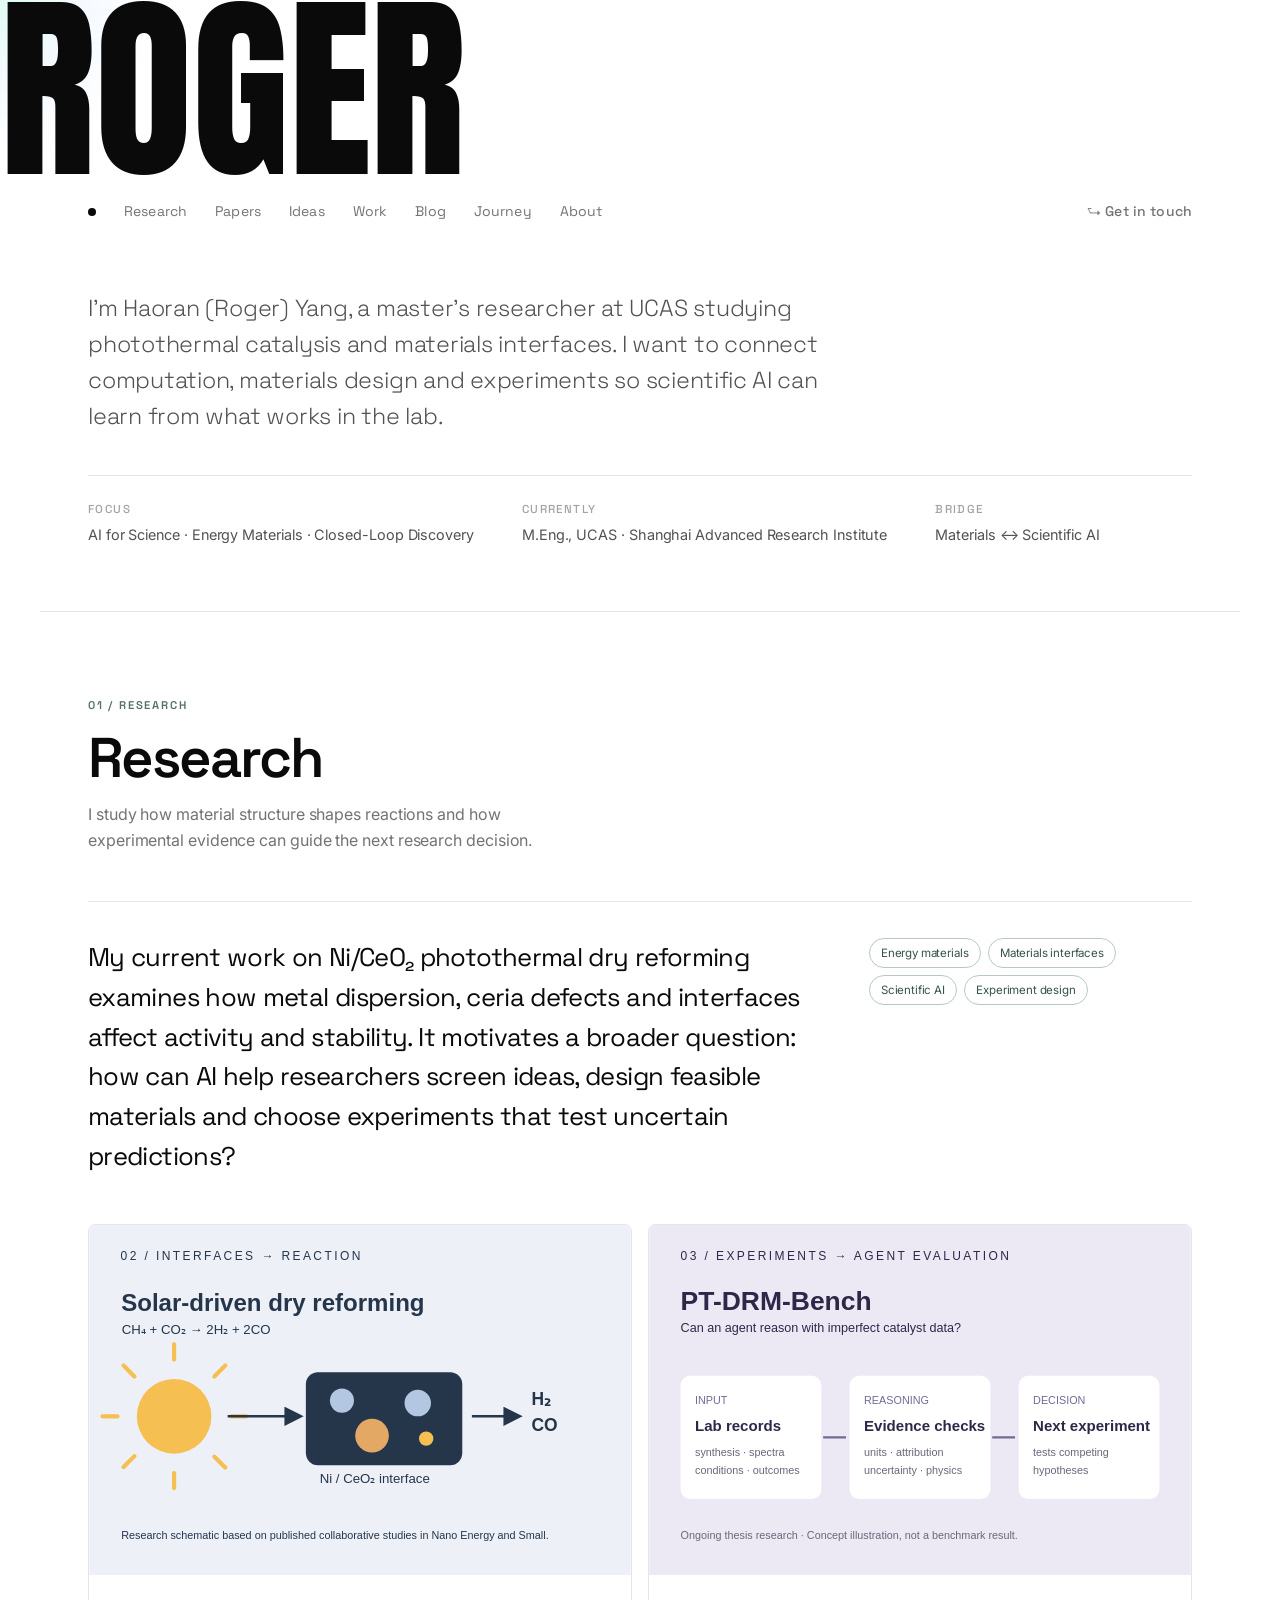
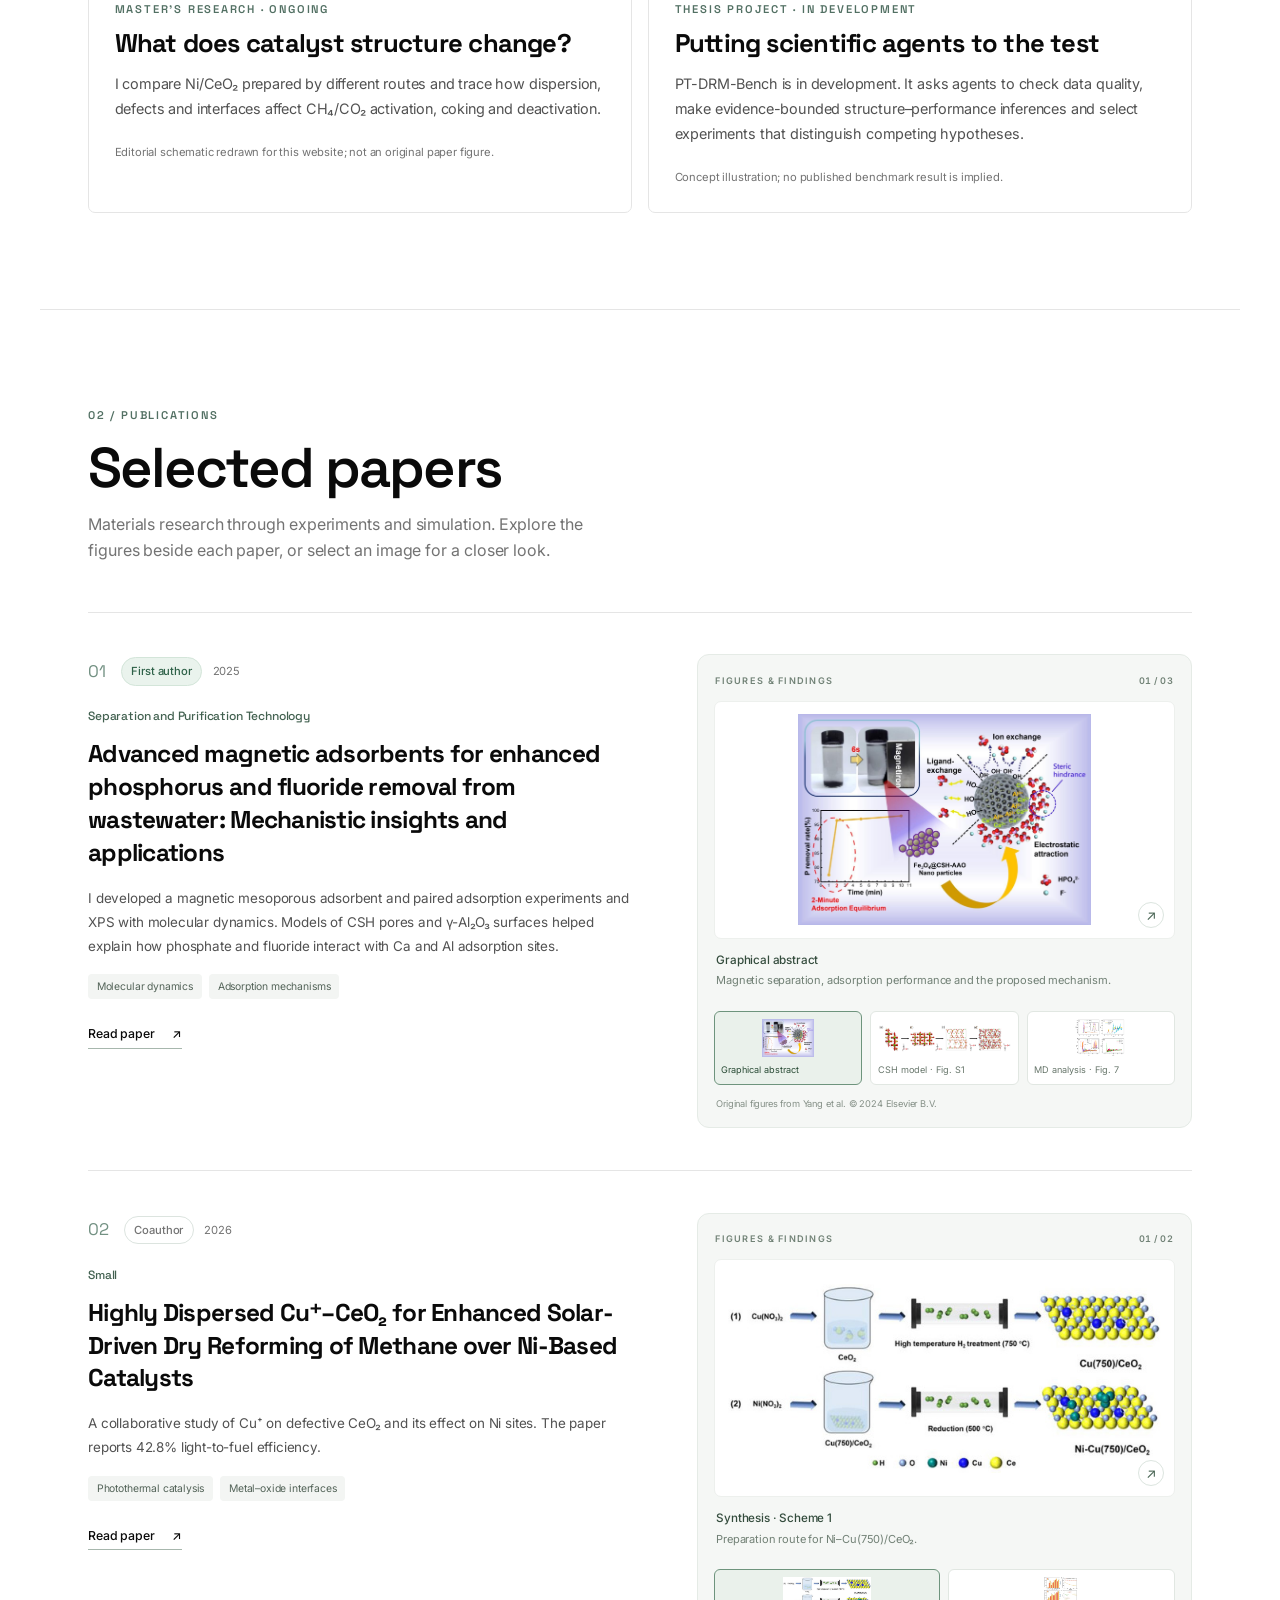
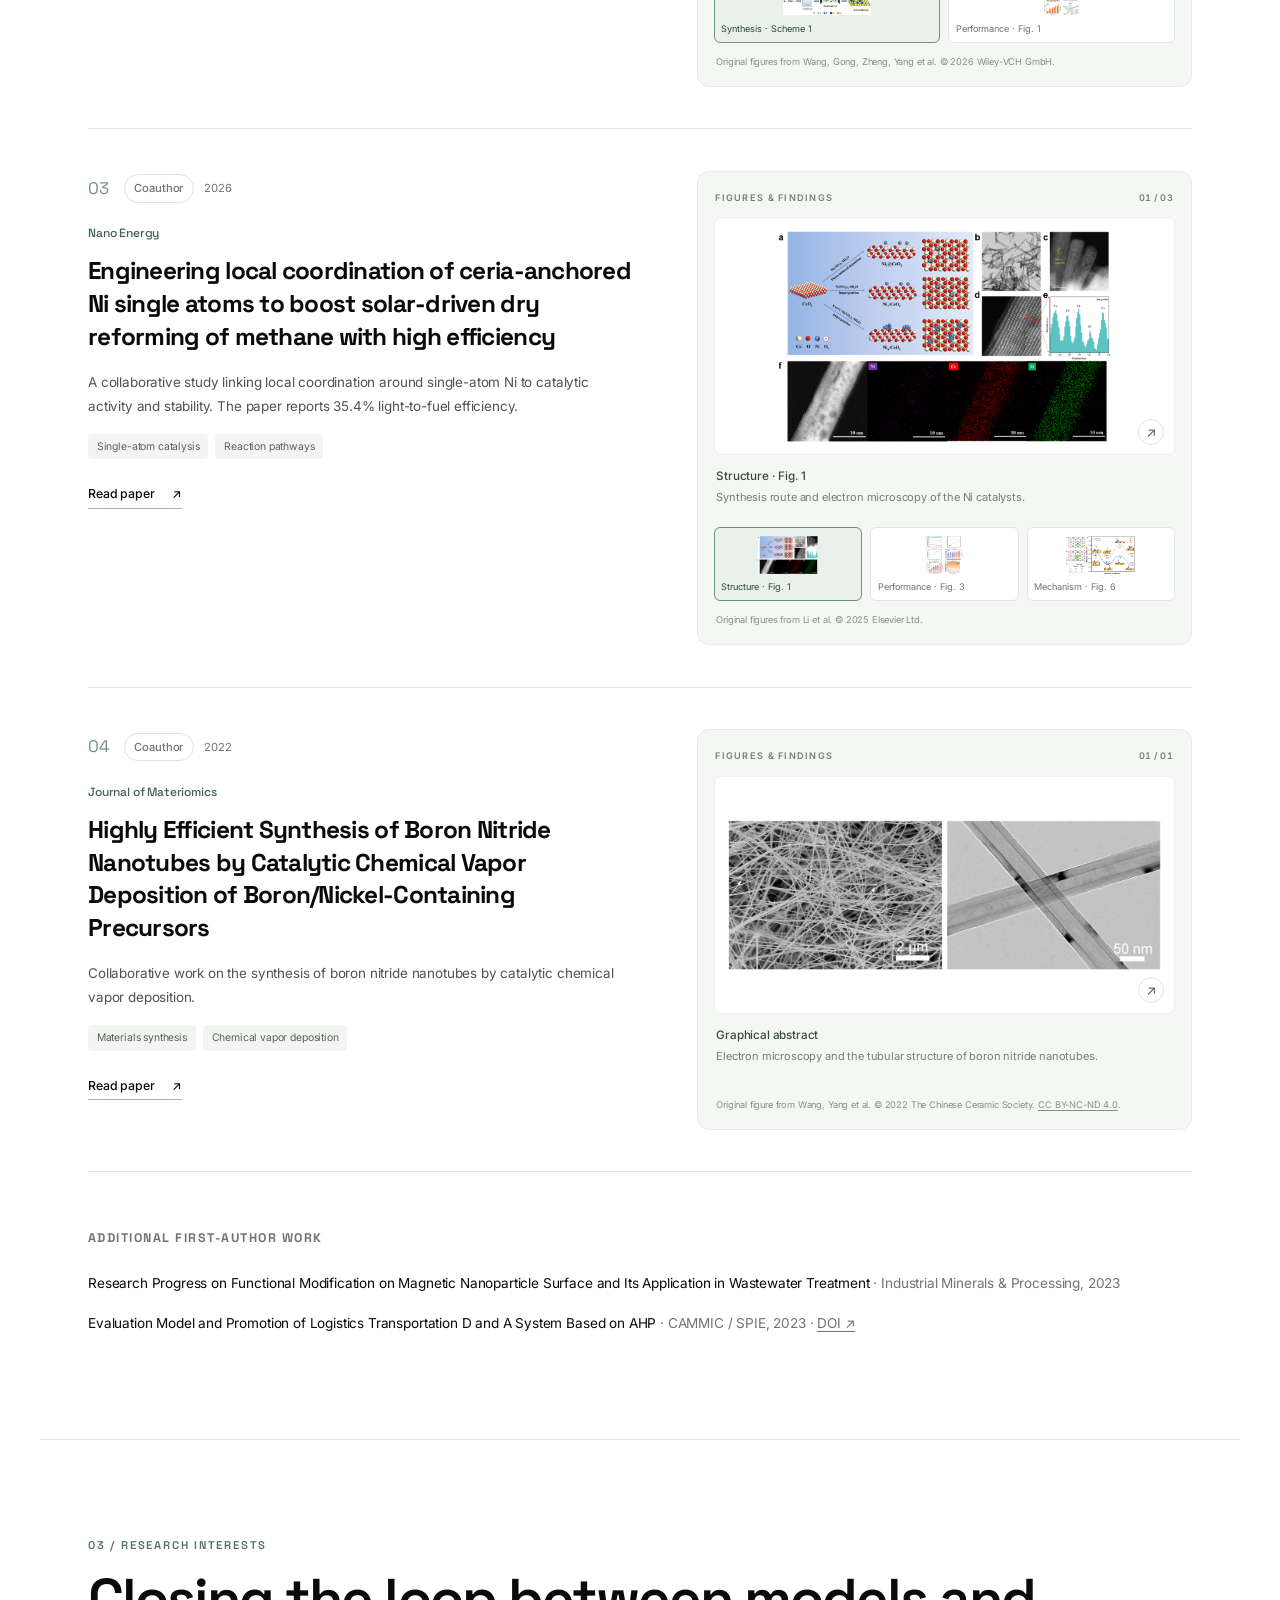
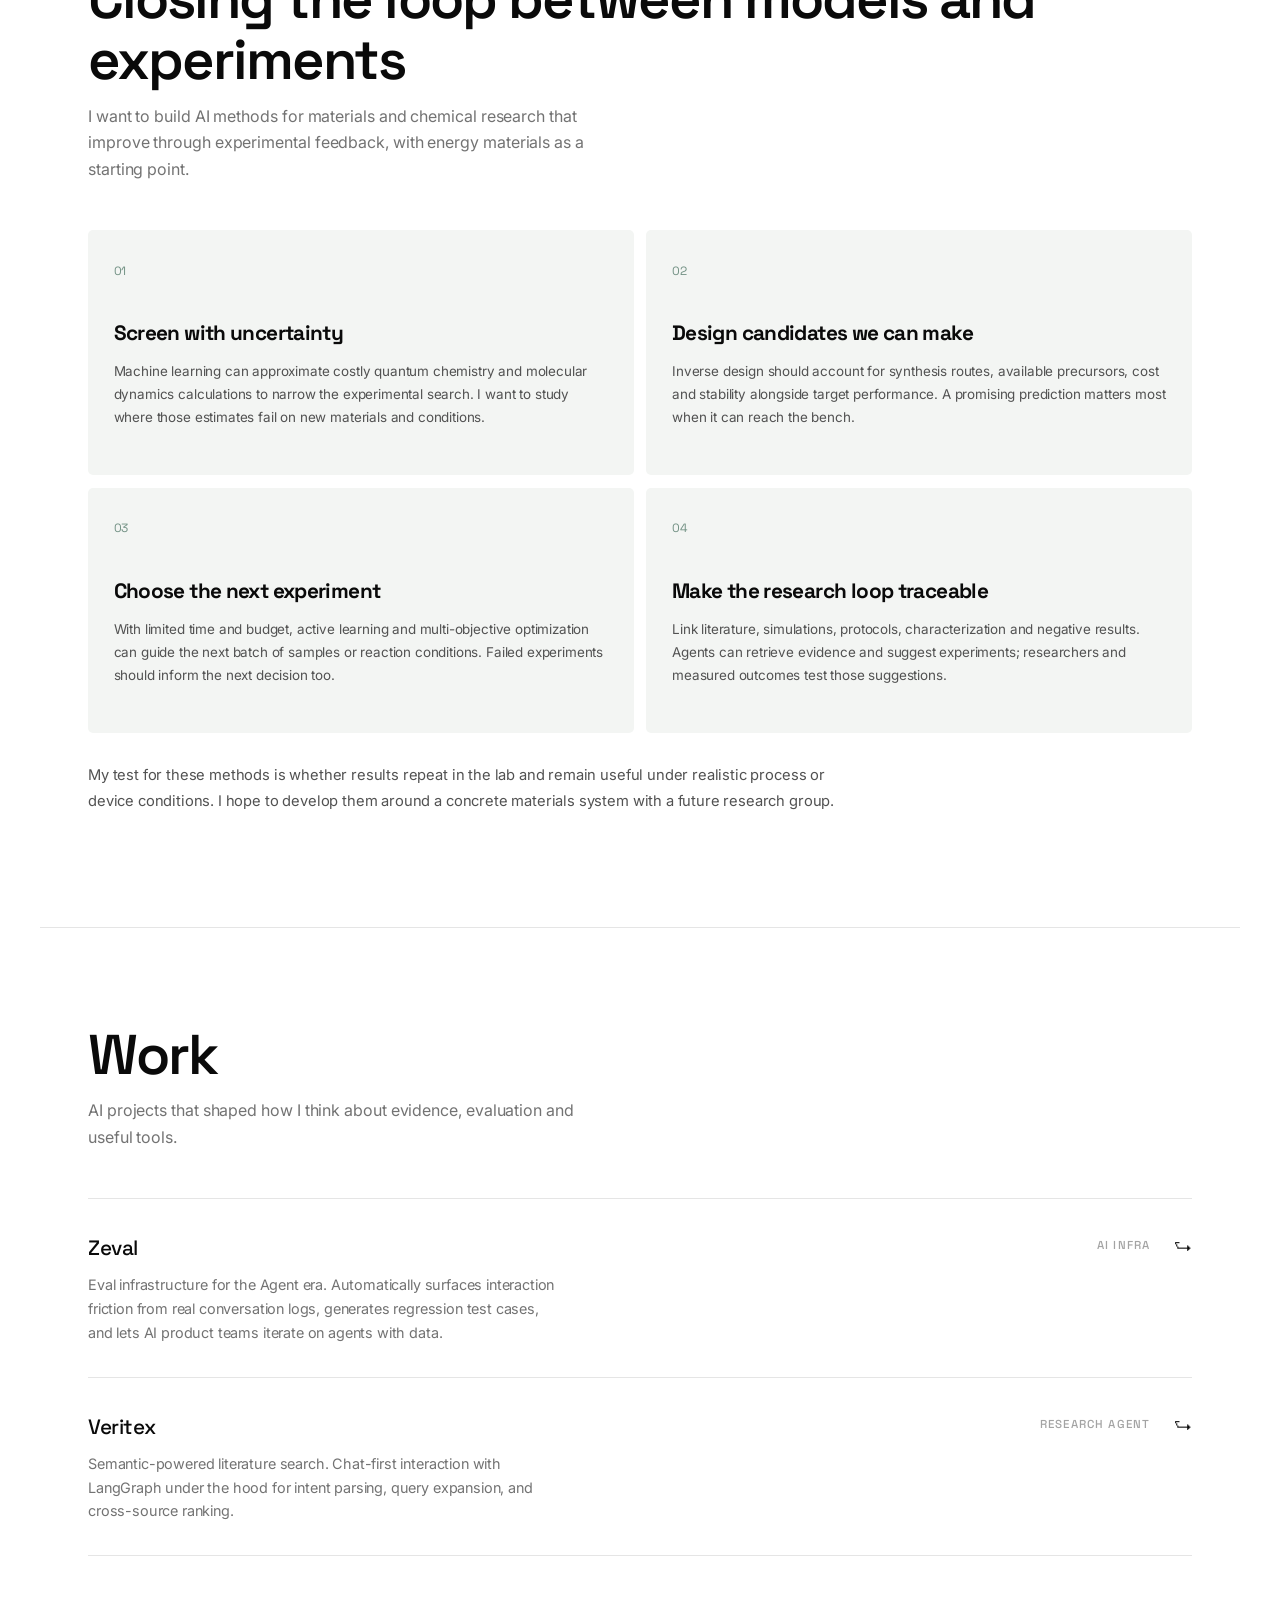
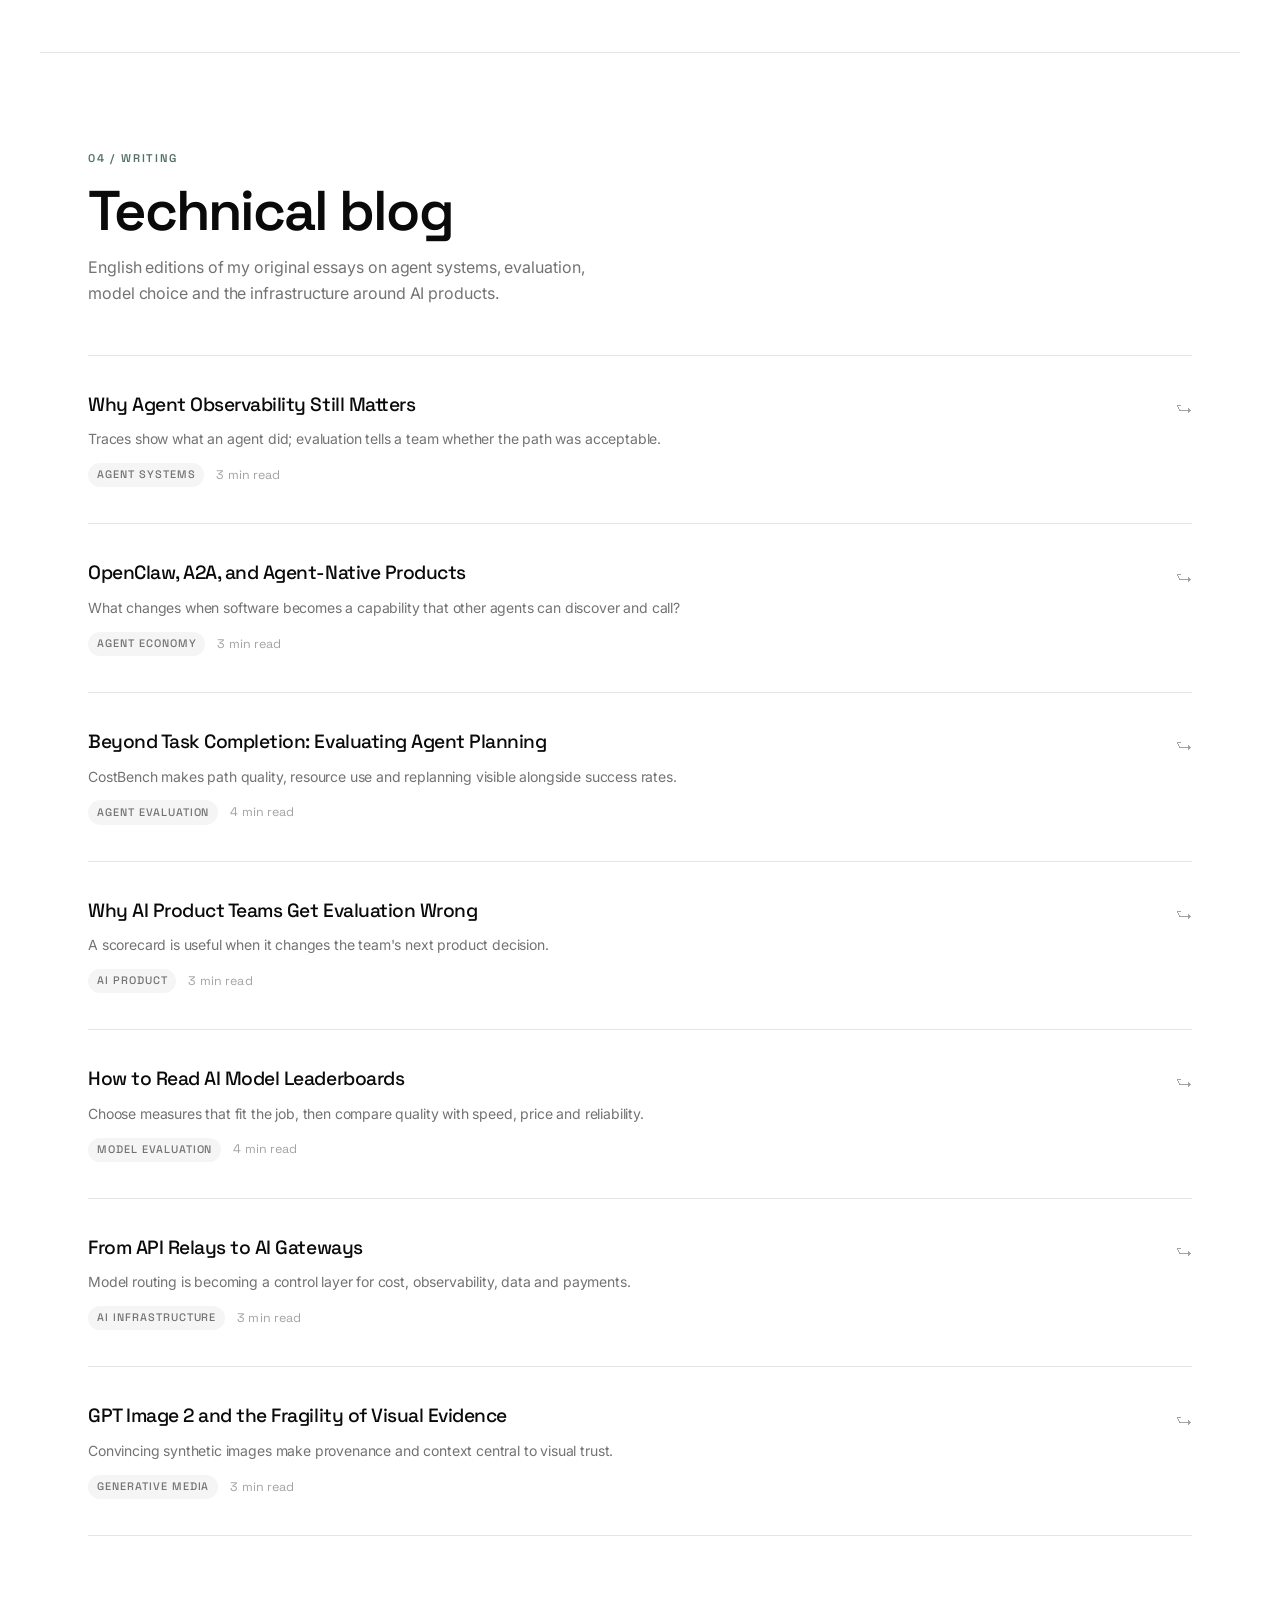
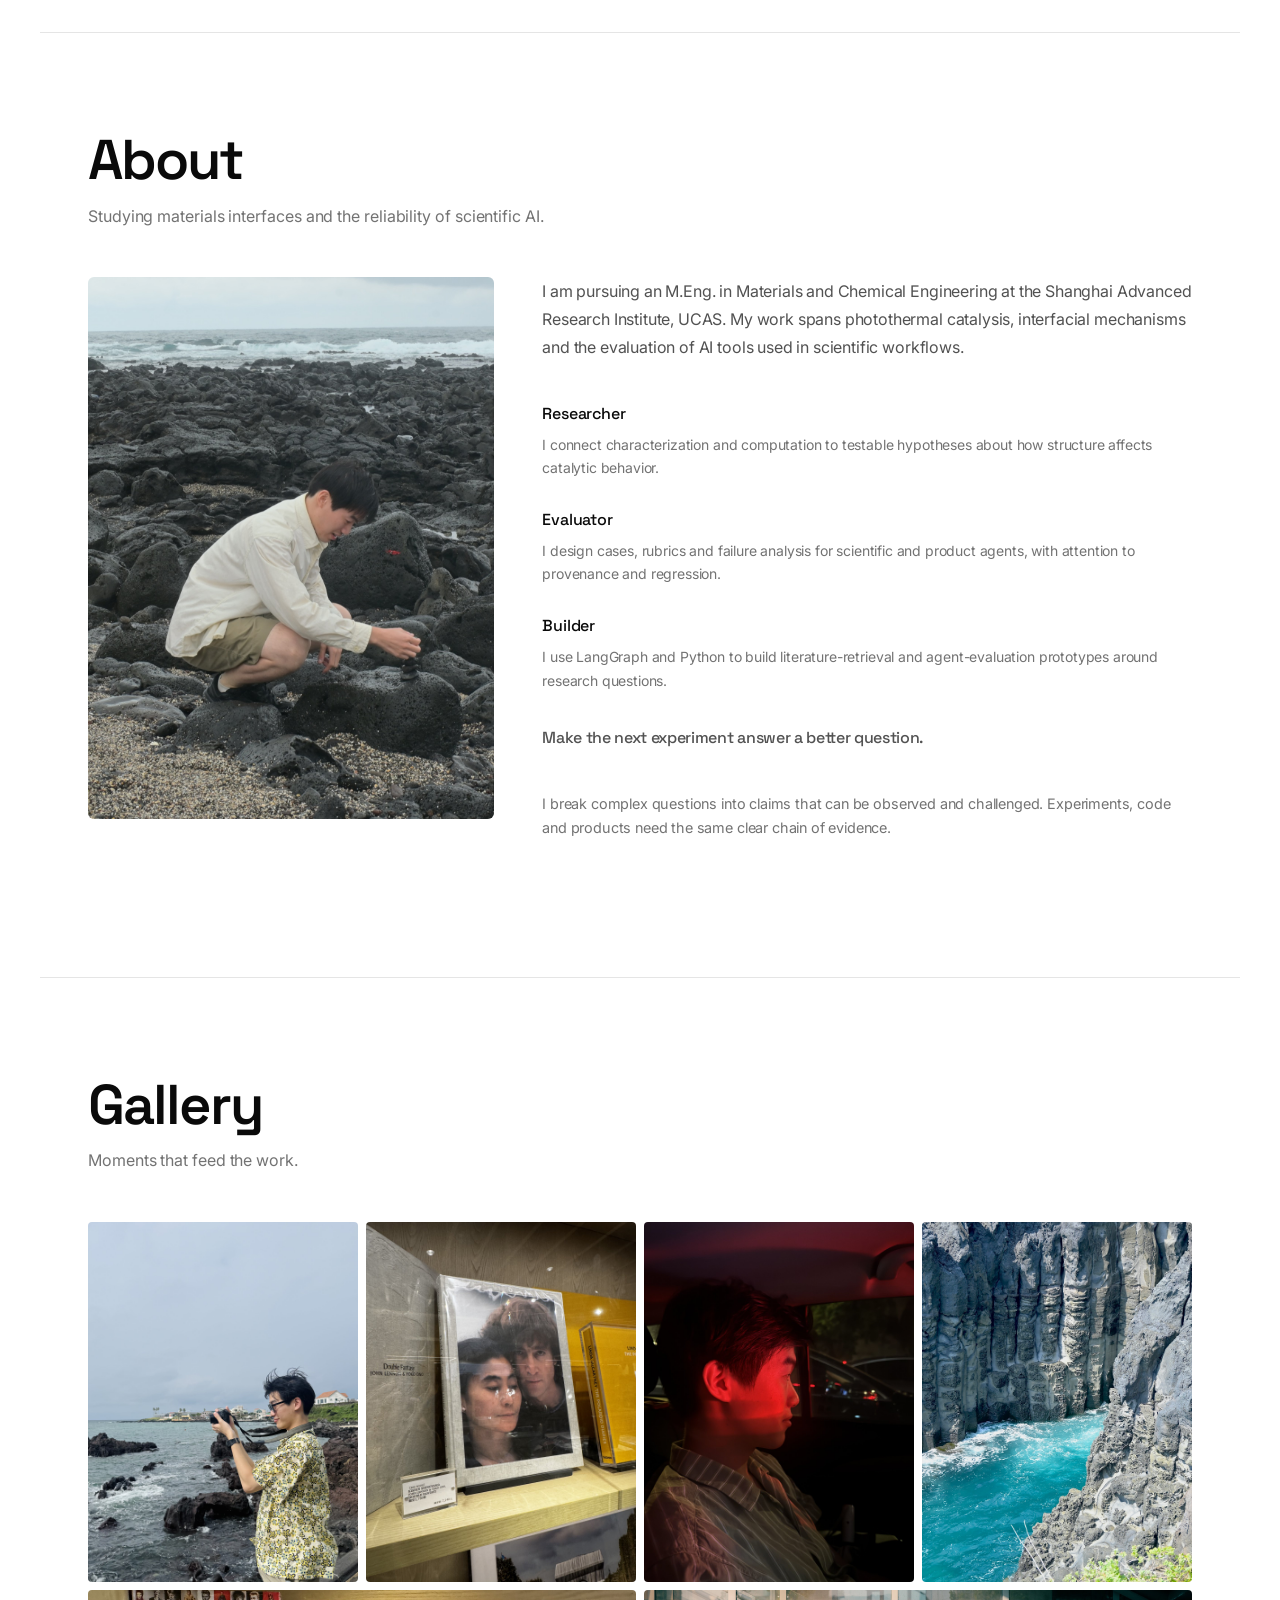
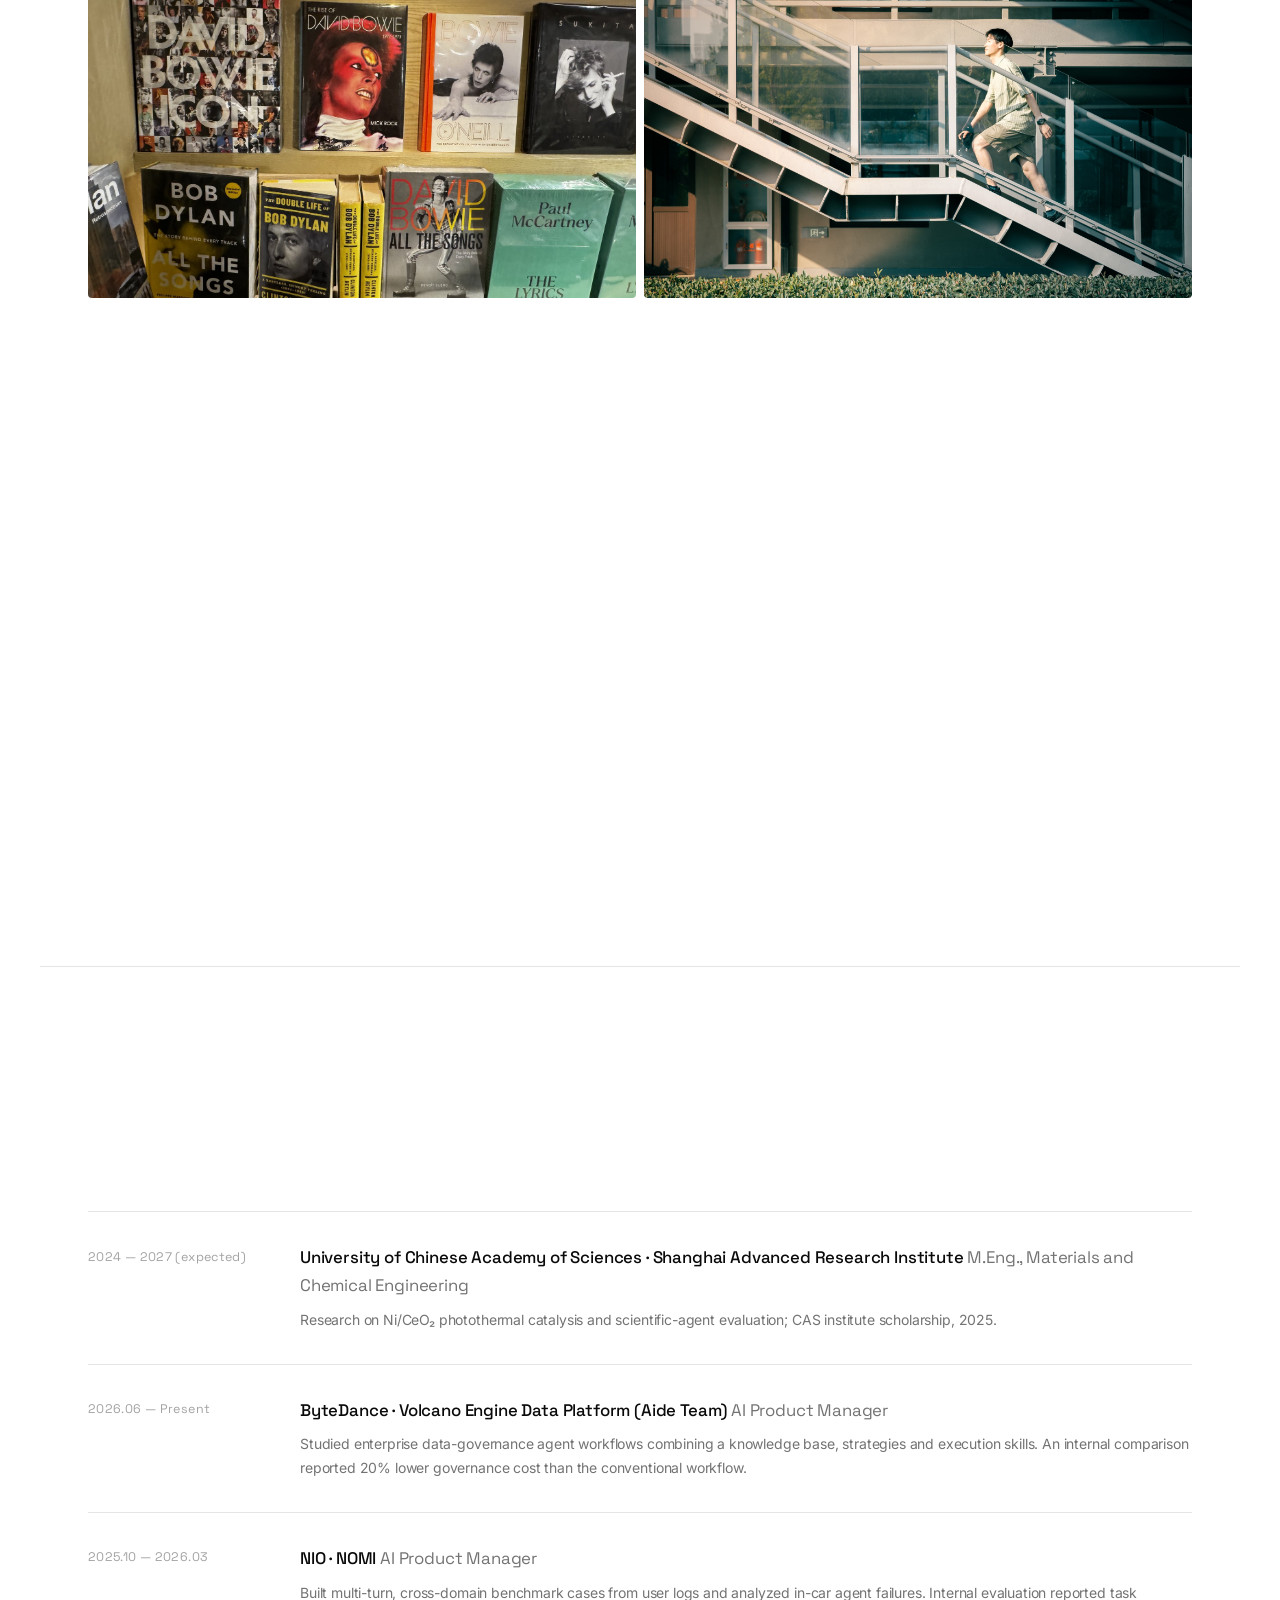
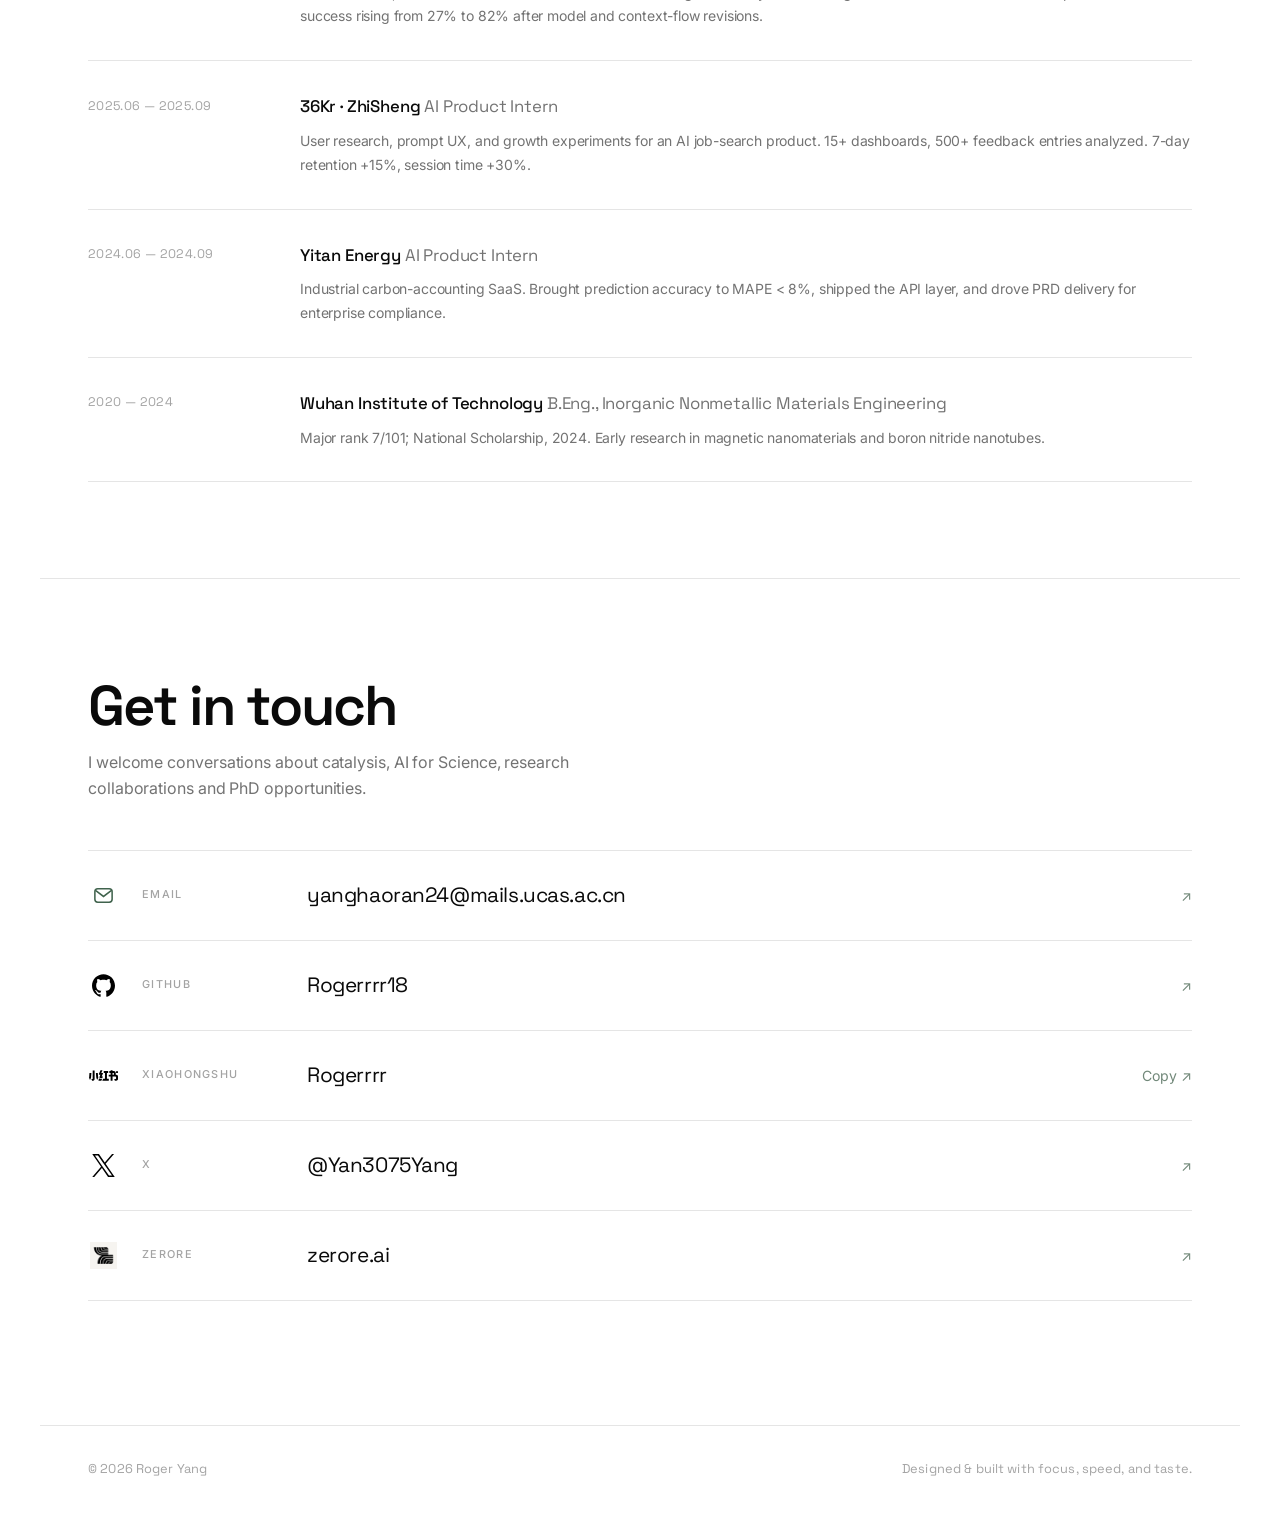
==== commit f8abaddb: "Simplify contact section to one-column rows" ====
--- a/index.html
+++ b/index.html
@@ -14,7 +14,7 @@
       href="https://fonts.googleapis.com/css2?family=Anton&family=Space+Grotesk:wght@300;400;500;600;700&family=Inter:wght@300;400;500&display=swap"
       rel="stylesheet"
     />
-    <link rel="stylesheet" href="styles.css?v=portfolio-refine-1" />
+    <link rel="stylesheet" href="styles.css?v=contact-list-2" />
   </head>
   <body>
     <div class="cursor-glow" aria-hidden="true"></div>
@@ -379,27 +379,36 @@
           <h2>Get in touch</h2>
           <p class="section-desc">I welcome conversations about catalysis, AI for Science, research collaborations and PhD opportunities.</p>
         </div>
-        <div class="contact-grid">
+        <div class="contact-list">
           <a href="mailto:yanghaoran24@mails.ucas.ac.cn" class="contact-card contact-card--email">
             <span class="contact-icon" aria-hidden="true"><svg viewBox="0 0 24 24" fill="none" stroke="currentColor" stroke-width="1.6"><rect x="3" y="5" width="18" height="14" rx="3"/><path d="m4 7 8 6 8-6"/></svg></span>
-            <span class="contact-copy"><span class="contact-label">Start a conversation</span><span class="contact-value">yanghaoran24@mails.ucas.ac.cn</span></span>
+            <span class="contact-label">Email</span>
+            <span class="contact-value">yanghaoran24@mails.ucas.ac.cn</span>
             <span class="contact-arrow" aria-hidden="true">↗</span>
           </a>
           <a href="https://github.com/Rogerrrr18" class="contact-card" target="_blank" rel="noopener noreferrer">
-            <span class="contact-card-top"><span class="contact-icon"><img src="assets/icons/github.svg" alt="" aria-hidden="true" /></span><span class="contact-arrow" aria-hidden="true">↗</span></span>
-            <span class="contact-copy"><span class="contact-label">GitHub</span><span class="contact-value">Rogerrrr18</span></span>
+            <span class="contact-icon" aria-hidden="true"><img src="assets/icons/github.svg" alt="" /></span>
+            <span class="contact-label">GitHub</span>
+            <span class="contact-value">Rogerrrr18</span>
+            <span class="contact-arrow" aria-hidden="true">↗</span>
           </a>
           <button class="contact-card contact-card--copy" type="button" data-copy-handle="Rogerrrr" aria-label="Copy Xiaohongshu username Rogerrrr">
-            <span class="contact-card-top"><span class="contact-icon contact-icon--red"><img src="assets/icons/xiaohongshu.svg" alt="" aria-hidden="true" /></span><span class="contact-copy-hint">Copy handle</span></span>
-            <span class="contact-copy"><span class="contact-label">Xiaohongshu</span><span class="contact-value">Rogerrrr</span></span>
+            <span class="contact-icon" aria-hidden="true"><img src="assets/icons/xiaohongshu.svg" alt="" /></span>
+            <span class="contact-label">Xiaohongshu</span>
+            <span class="contact-value">Rogerrrr</span>
+            <span class="contact-copy-hint" aria-hidden="true">Copy ↗</span>
           </button>
           <a href="https://x.com/Yan3075Yang" class="contact-card" target="_blank" rel="noopener noreferrer">
-            <span class="contact-card-top"><span class="contact-icon"><img src="assets/icons/x.svg" alt="" aria-hidden="true" /></span><span class="contact-arrow" aria-hidden="true">↗</span></span>
-            <span class="contact-copy"><span class="contact-label">X</span><span class="contact-value">@Yan3075Yang</span></span>
+            <span class="contact-icon" aria-hidden="true"><img src="assets/icons/x.svg" alt="" /></span>
+            <span class="contact-label">X</span>
+            <span class="contact-value">@Yan3075Yang</span>
+            <span class="contact-arrow" aria-hidden="true">↗</span>
           </a>
           <a href="https://zerore.ai/" class="contact-card" target="_blank" rel="noopener noreferrer">
-            <span class="contact-card-top"><span class="contact-icon contact-icon--zerore"><img src="assets/icons/zerore.png" alt="" aria-hidden="true" /></span><span class="contact-arrow" aria-hidden="true">↗</span></span>
-            <span class="contact-copy"><span class="contact-label">ZERORE</span><span class="contact-value">zerore.ai</span></span>
+            <span class="contact-icon" aria-hidden="true"><img src="assets/icons/zerore.png" alt="" /></span>
+            <span class="contact-label">ZERORE</span>
+            <span class="contact-value">zerore.ai</span>
+            <span class="contact-arrow" aria-hidden="true">↗</span>
           </a>
         </div>
         <p class="contact-status" role="status" aria-live="polite"></p>
@@ -420,6 +429,6 @@
       <img class="lightbox-image" alt="Enlarged preview" />
       <div class="lightbox-footer"><p class="lightbox-caption"></p><a class="lightbox-original" target="_blank" rel="noopener noreferrer">View original ↗</a></div>
     </dialog>
-    <script src="script.js?v=portfolio-refine-1"></script>
+    <script src="script.js?v=contact-list-2"></script>
   </body>
 </html>
--- a/styles.css
+++ b/styles.css
@@ -664,39 +664,43 @@
 
 /* ---- Contact ---- */
 
-.contact-grid { display: grid; grid-template-columns: repeat(4, minmax(0, 1fr)); gap: .85rem; }
-.contact-card { min-width: 0; display: flex; flex-direction: column; gap: 1.5rem; padding: 1.35rem; border: 1px solid #e1e7e2; border-radius: 10px; background: rgba(255,255,255,.85); color: var(--black); text-align: left; font: inherit; text-decoration: none; cursor: pointer; transition: transform 200ms ease, border-color 200ms ease, box-shadow 200ms ease; }
-.contact-card:hover { border-color: #92b29f; box-shadow: 0 8px 22px rgba(35,65,45,.04); transform: translateY(-3px); }
-.contact-card:focus-visible { outline: 2px solid #32684d; outline-offset: 4px; }
-.contact-card--email { grid-column: 1 / -1; flex-direction: row; align-items: center; gap: 1.1rem; background: #f4f7f4; padding: 1.45rem 1.65rem; margin-bottom: .2rem; }
-.contact-card-top { display: flex; justify-content: space-between; align-items: center; gap: .5rem; }
-.contact-icon { display: grid; place-items: center; flex: 0 0 auto; width: 44px; height: 44px; border-radius: 11px; background: #f1f3f1; }
-.contact-icon img, .contact-icon svg { width: 23px; height: 23px; object-fit: contain; }
-.contact-card--email .contact-icon { width: 48px; height: 48px; background: #e1ebe3; color: #355e43; }
-.contact-icon--red { background: #fff0f1; }
-.contact-icon--red img { width: 29px; height: 29px; }
-.contact-icon--zerore { background: #f5f4f0; }
-.contact-icon--zerore img { width: 36px; height: 36px; border-radius: 7px; }
-.contact-copy { display: flex; min-width: 0; flex-direction: column; gap: .25rem; }
-.contact-card--email .contact-copy { flex: 1; }
-.contact-label { color: #718076; font-size: .64rem; font-weight: 500; letter-spacing: .08em; text-transform: uppercase; }
-.contact-value { min-width: 0; font-family: var(--font-display); font-size: .95rem; line-height: 1.4; letter-spacing: -.02em; overflow-wrap: anywhere; }
-.contact-card--email .contact-value { font-size: clamp(1rem, 2.1vw, 1.45rem); }
-.contact-arrow { color: #6c8375; font-size: 1.1rem; }
-.contact-copy-hint { color: #819087; font-size: .58rem; }
+.contact-list { border-top: 1px solid var(--gray-200); }
+.contact-card {
+  display: grid;
+  grid-template-columns: 34px minmax(110px, 145px) minmax(0, 1fr) auto;
+  align-items: center;
+  gap: 1.25rem;
+  width: 100%;
+  min-height: 90px;
+  padding: 1.15rem 0;
+  border: 0;
+  border-bottom: 1px solid var(--gray-200);
+  background: transparent;
+  color: var(--black);
+  font: inherit;
+  text-align: left;
+  text-decoration: none;
+  cursor: pointer;
+  transition: color 180ms ease, padding-left 180ms ease;
+}
+.contact-card:hover { color: #2c6244; padding-left: .45rem; }
+.contact-card:focus-visible { outline: 2px solid #32684d; outline-offset: -2px; }
+.contact-icon { display: grid; place-items: center; width: 30px; height: 30px; color: #40634d; }
+.contact-icon img, .contact-icon svg { display: block; width: 23px; height: 23px; object-fit: contain; }
+.contact-icon img[src$="xiaohongshu.svg"] { width: 29px; height: 29px; }
+.contact-icon img[src$="zerore.png"] { width: 27px; height: 27px; }
+.contact-label { color: var(--gray-400); font-size: .68rem; font-weight: 500; letter-spacing: .12em; text-transform: uppercase; }
+.contact-value { min-width: 0; overflow-wrap: anywhere; font-family: var(--font-display); font-size: clamp(1rem, 1.7vw, 1.3rem); line-height: 1.4; letter-spacing: -.02em; }
+.contact-arrow, .contact-copy-hint { color: #718879; font-size: .88rem; white-space: nowrap; }
 .contact-status { min-height: 1.4em; margin-top: .75rem; color: #456852; font-size: .73rem; }
-@media (max-width: 850px) { .contact-grid { grid-template-columns: repeat(2, minmax(0, 1fr)); } }
-@media (max-width: 480px) {
-  .contact-grid { gap: .65rem; }
-  .contact-card { padding: 1rem; gap: 1.2rem; }
-  .contact-card--email { gap: .8rem; }
-  .contact-card--email .contact-icon { width: 38px; height: 38px; }
-  .contact-card--email .contact-value { font-size: .86rem; }
-  .contact-card--email .contact-arrow { display: none; }
-  .contact-value { font-size: .84rem; }
-  .contact-copy-hint { font-size: .5rem; }
-}
-@media (prefers-reduced-motion: reduce) { .contact-card, .figure-zoom { transition: none; } .contact-card:hover { transform: none; } }
+@media (max-width: 600px) {
+  .contact-card { grid-template-columns: 30px minmax(0, 1fr) auto; column-gap: .85rem; row-gap: .2rem; min-height: 76px; }
+  .contact-icon { grid-column: 1; grid-row: 1 / span 2; }
+  .contact-label { grid-column: 2; grid-row: 1; font-size: .59rem; }
+  .contact-value { grid-column: 2; grid-row: 2; font-size: .95rem; }
+  .contact-arrow, .contact-copy-hint { grid-column: 3; grid-row: 1 / span 2; font-size: .72rem; }
+}
+@media (prefers-reduced-motion: reduce) { .contact-card, .figure-zoom { transition: none; } .contact-card:hover { padding-left: 0; } }
 
 /* ---- Footer ---- */
 
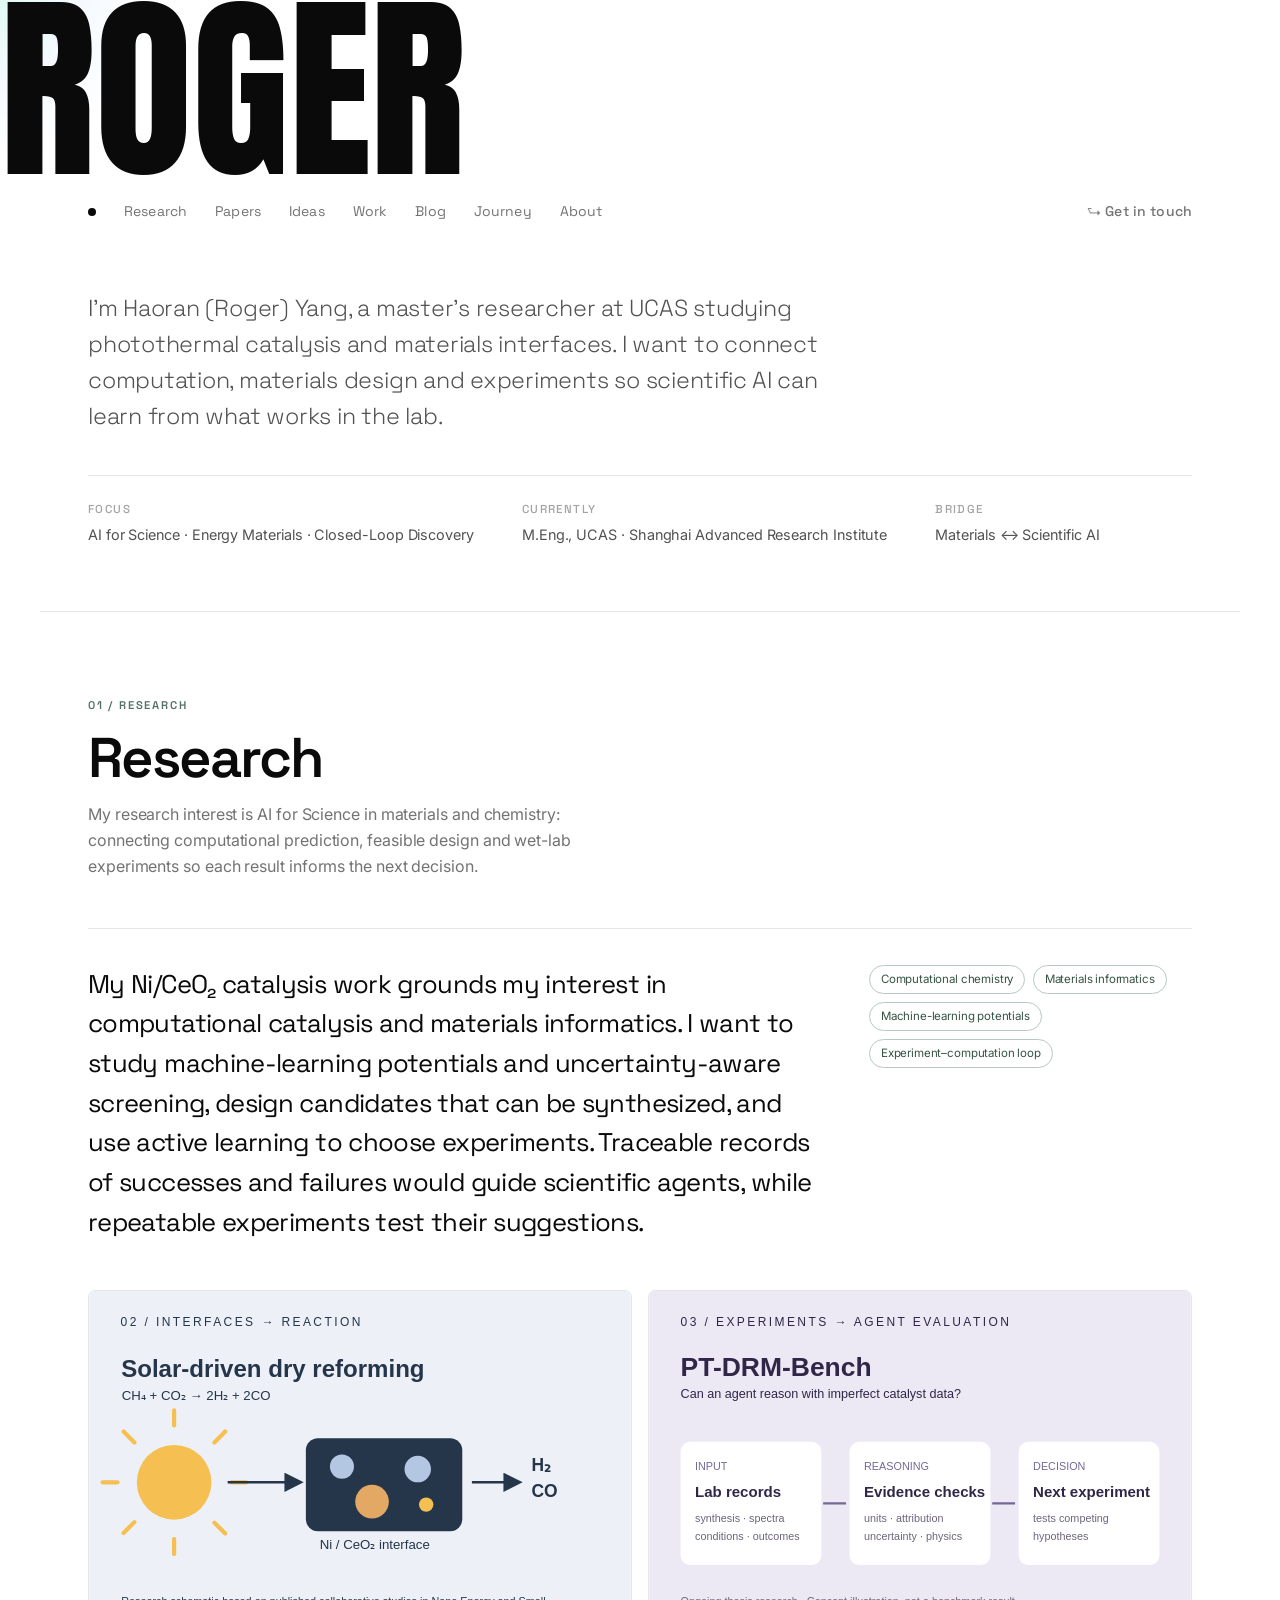
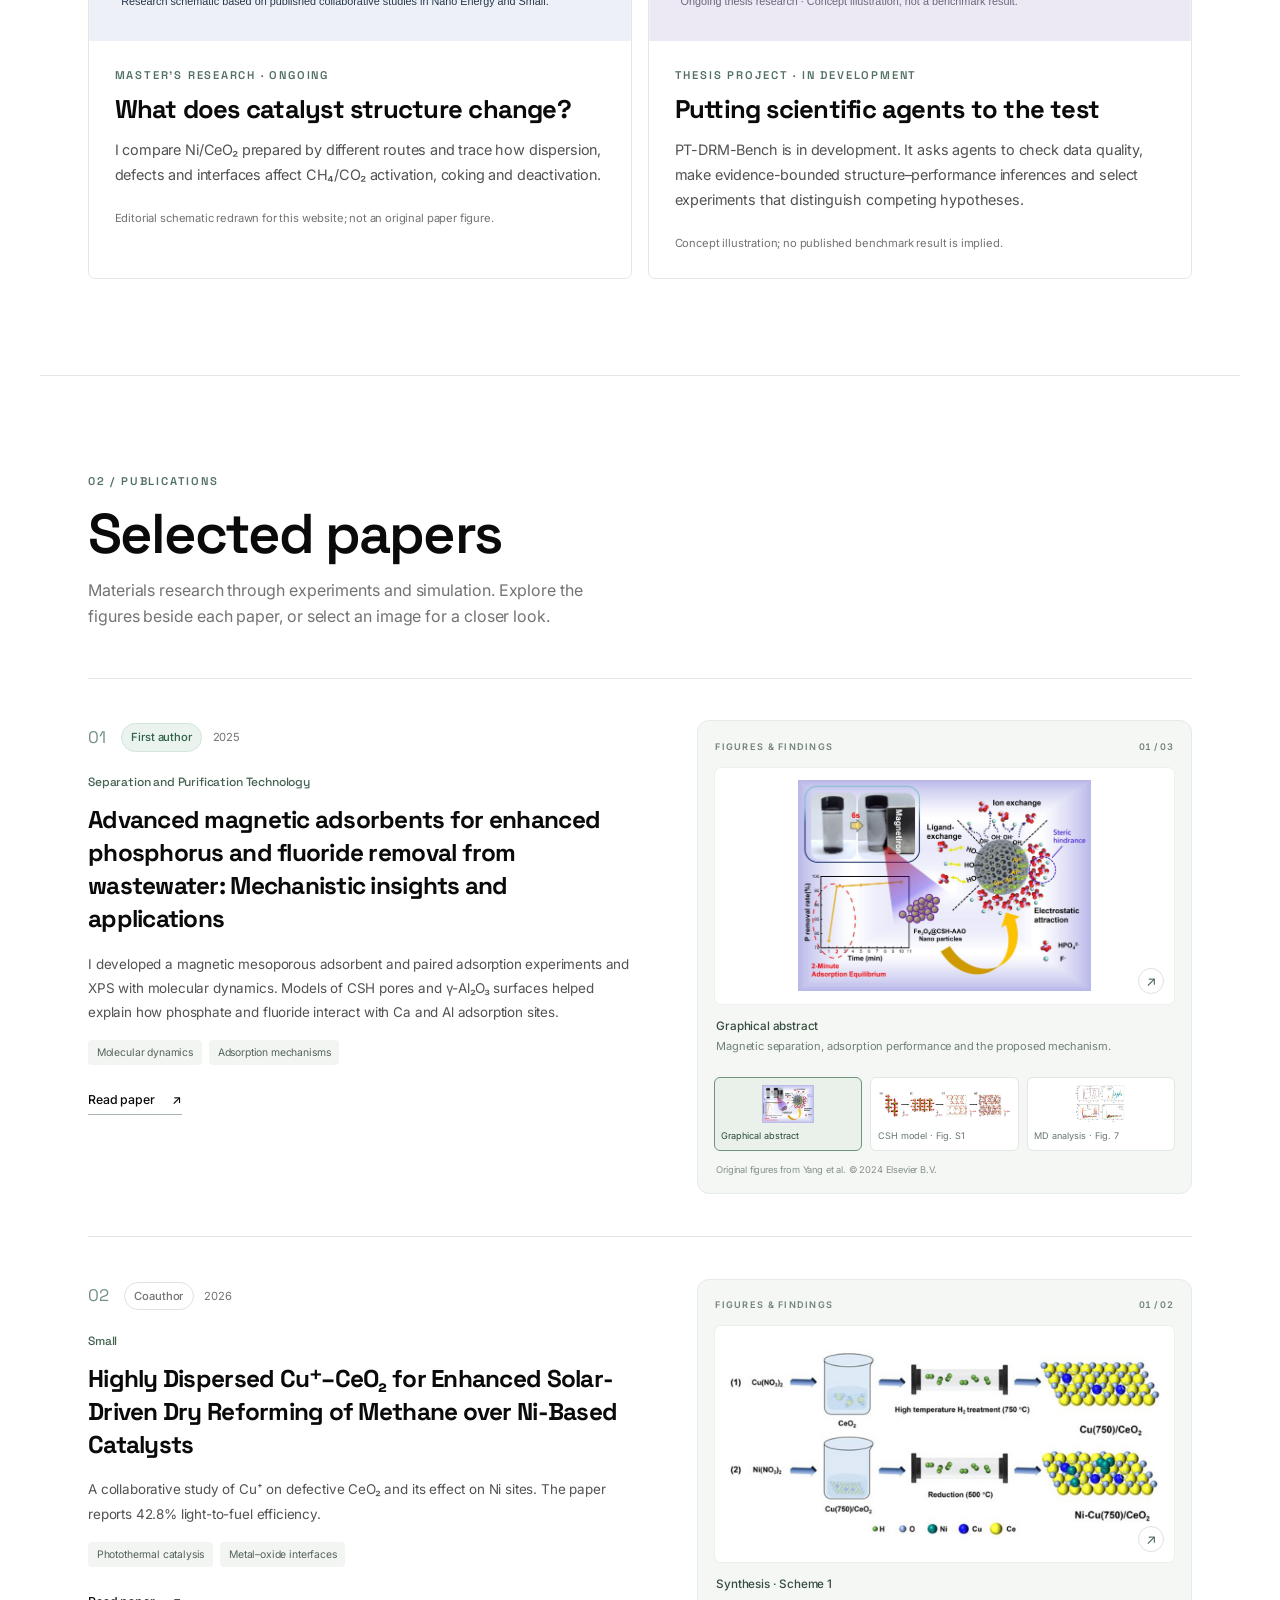
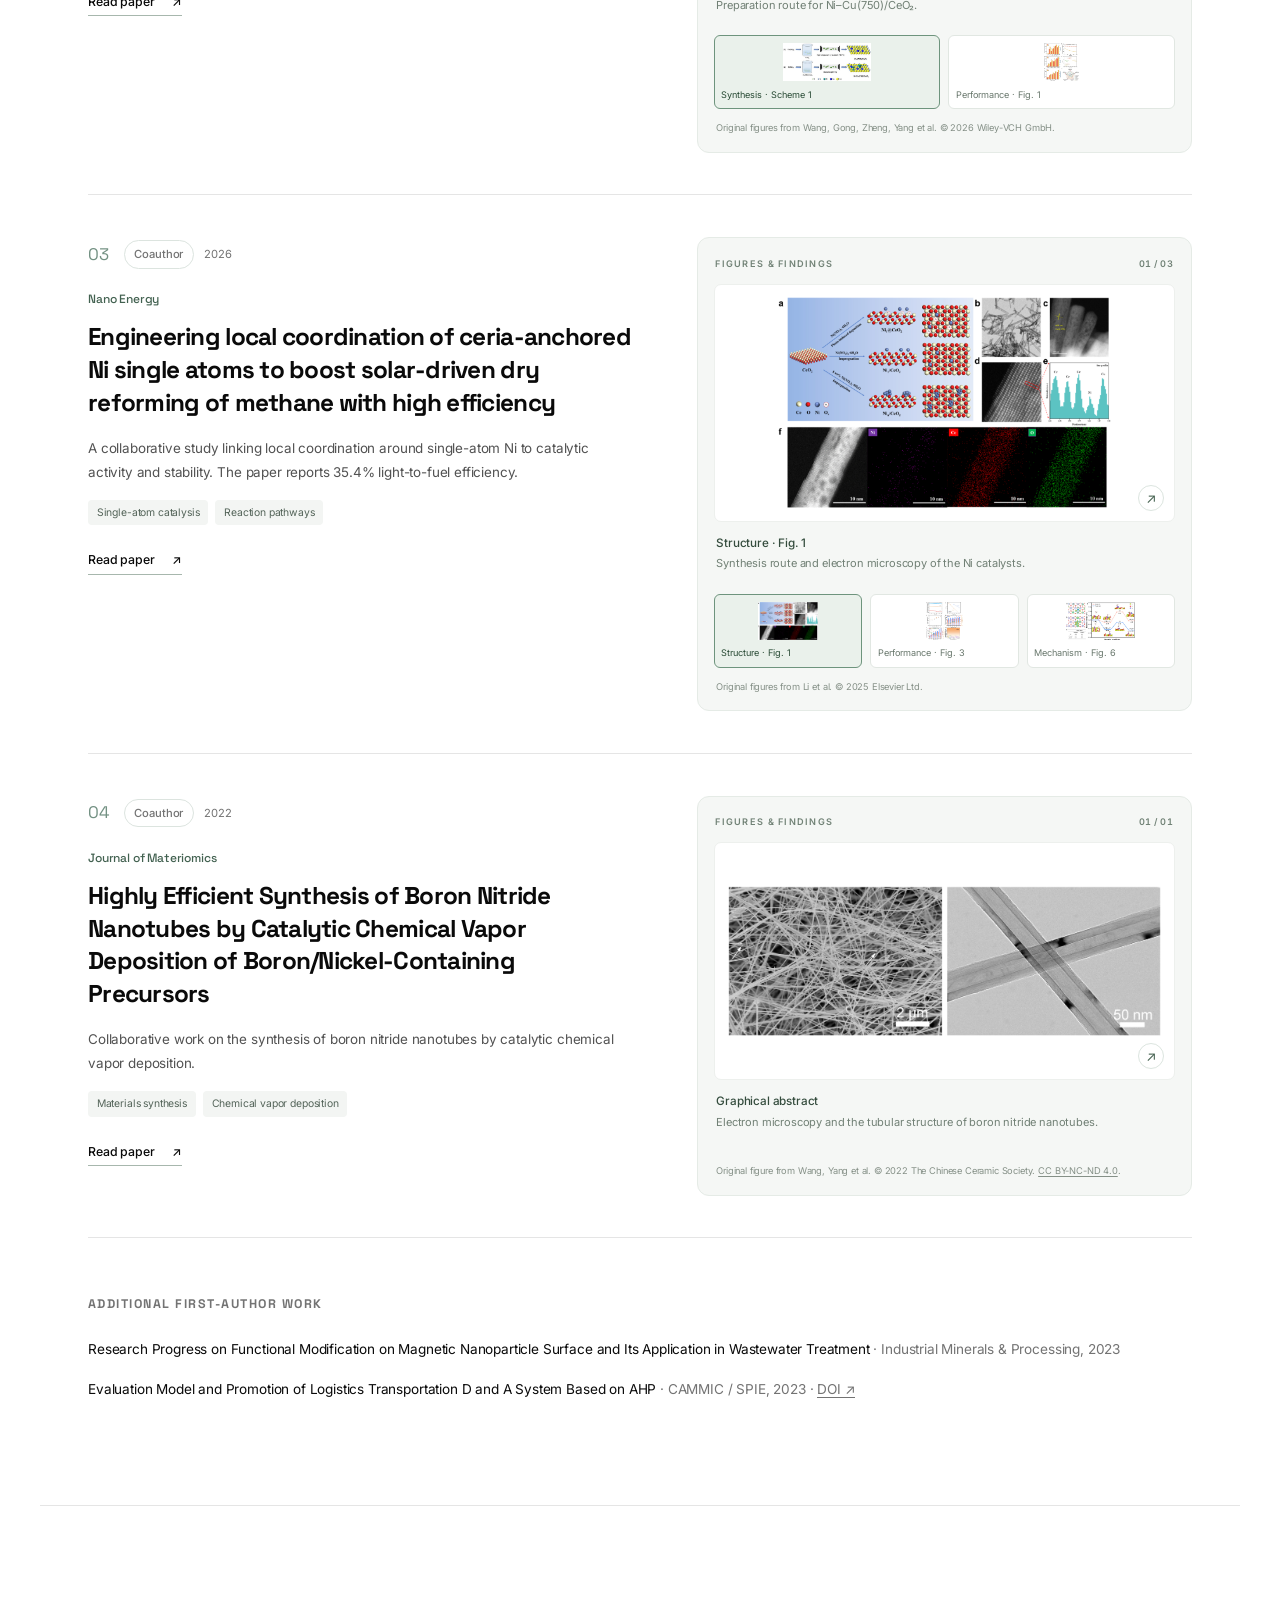
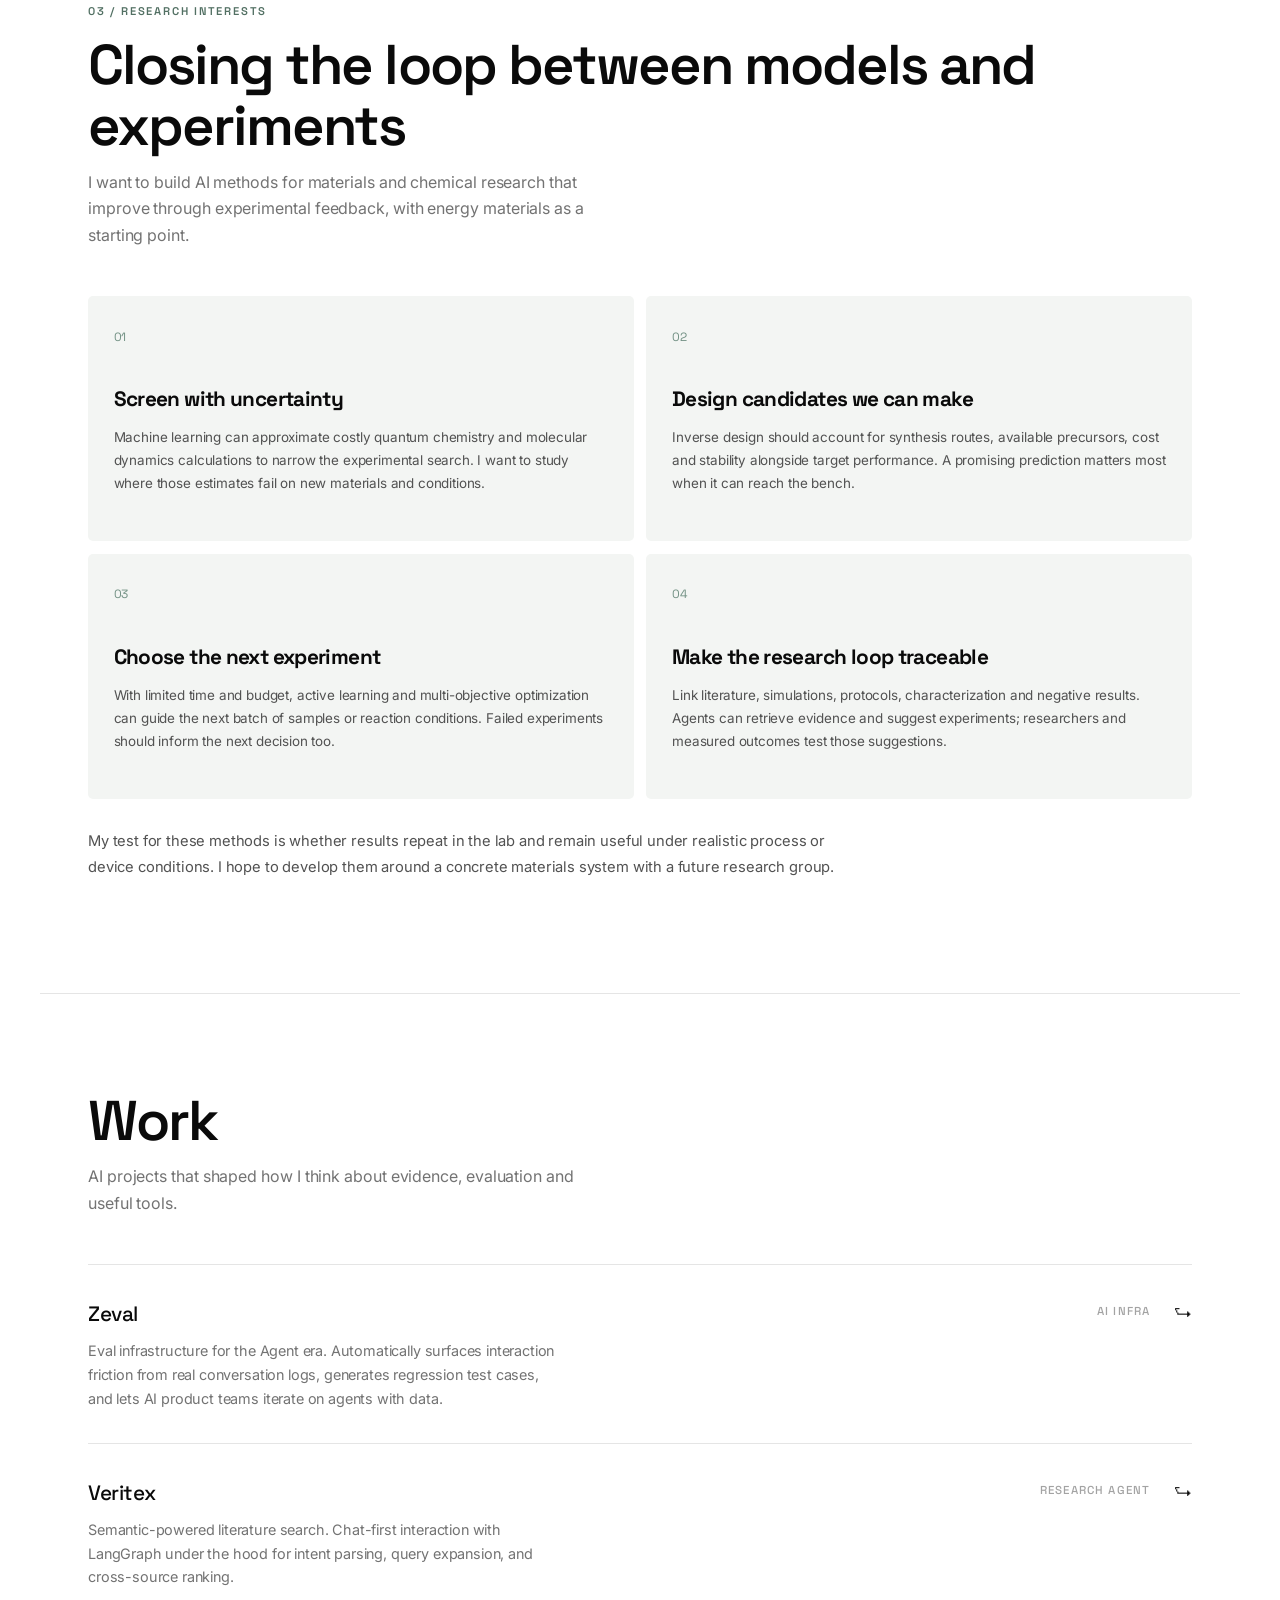
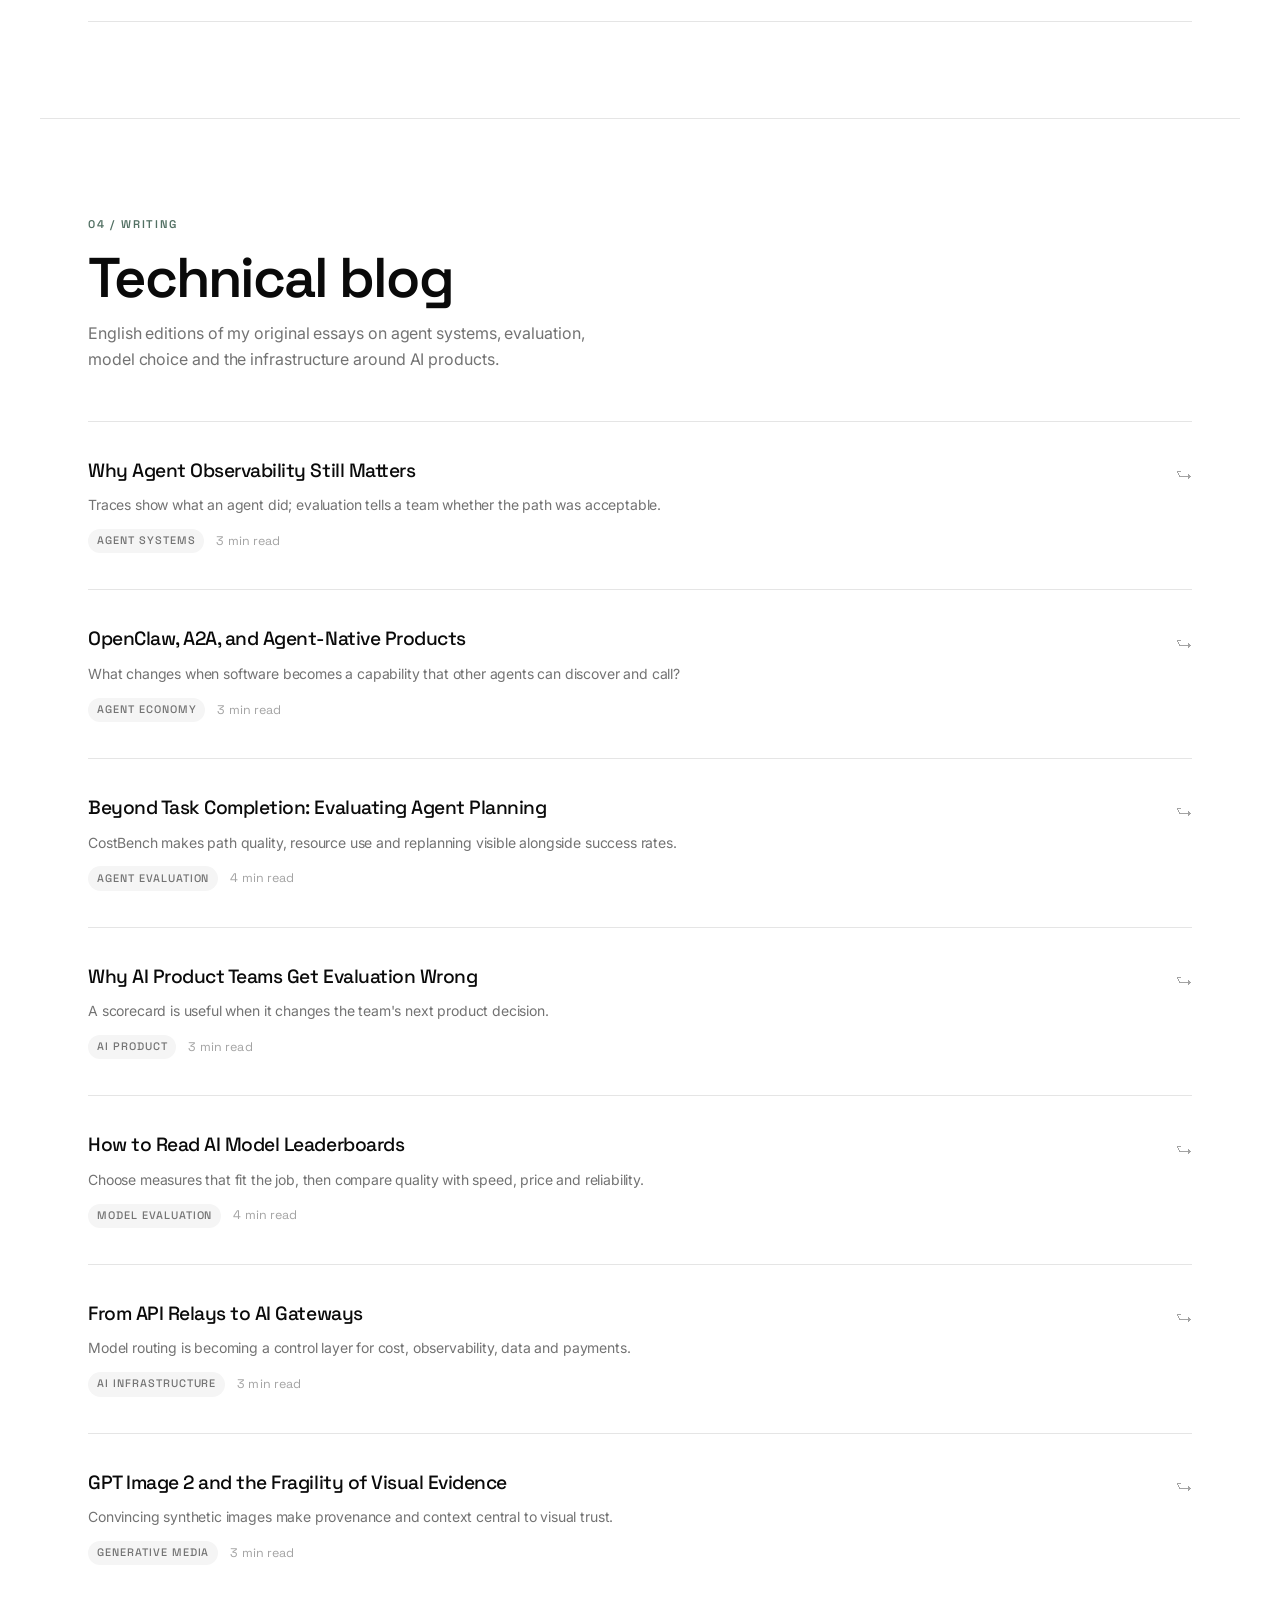
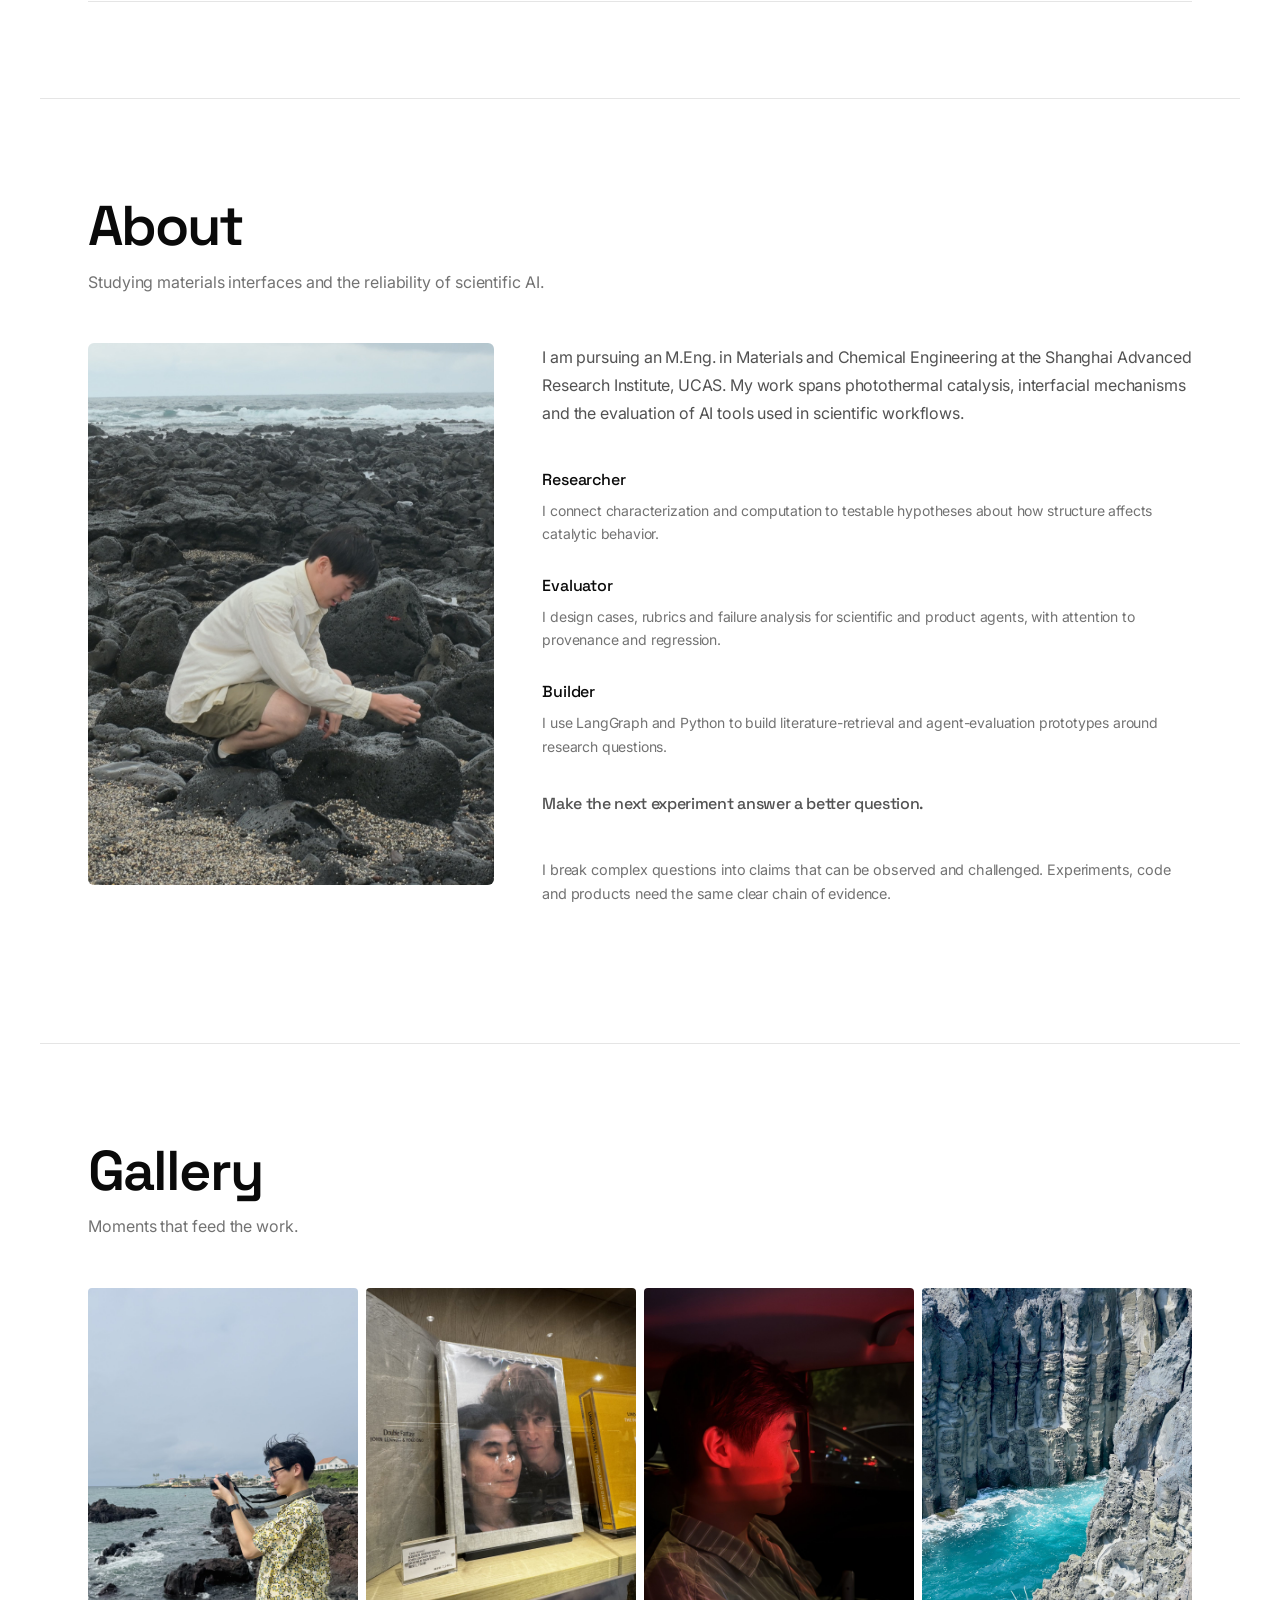
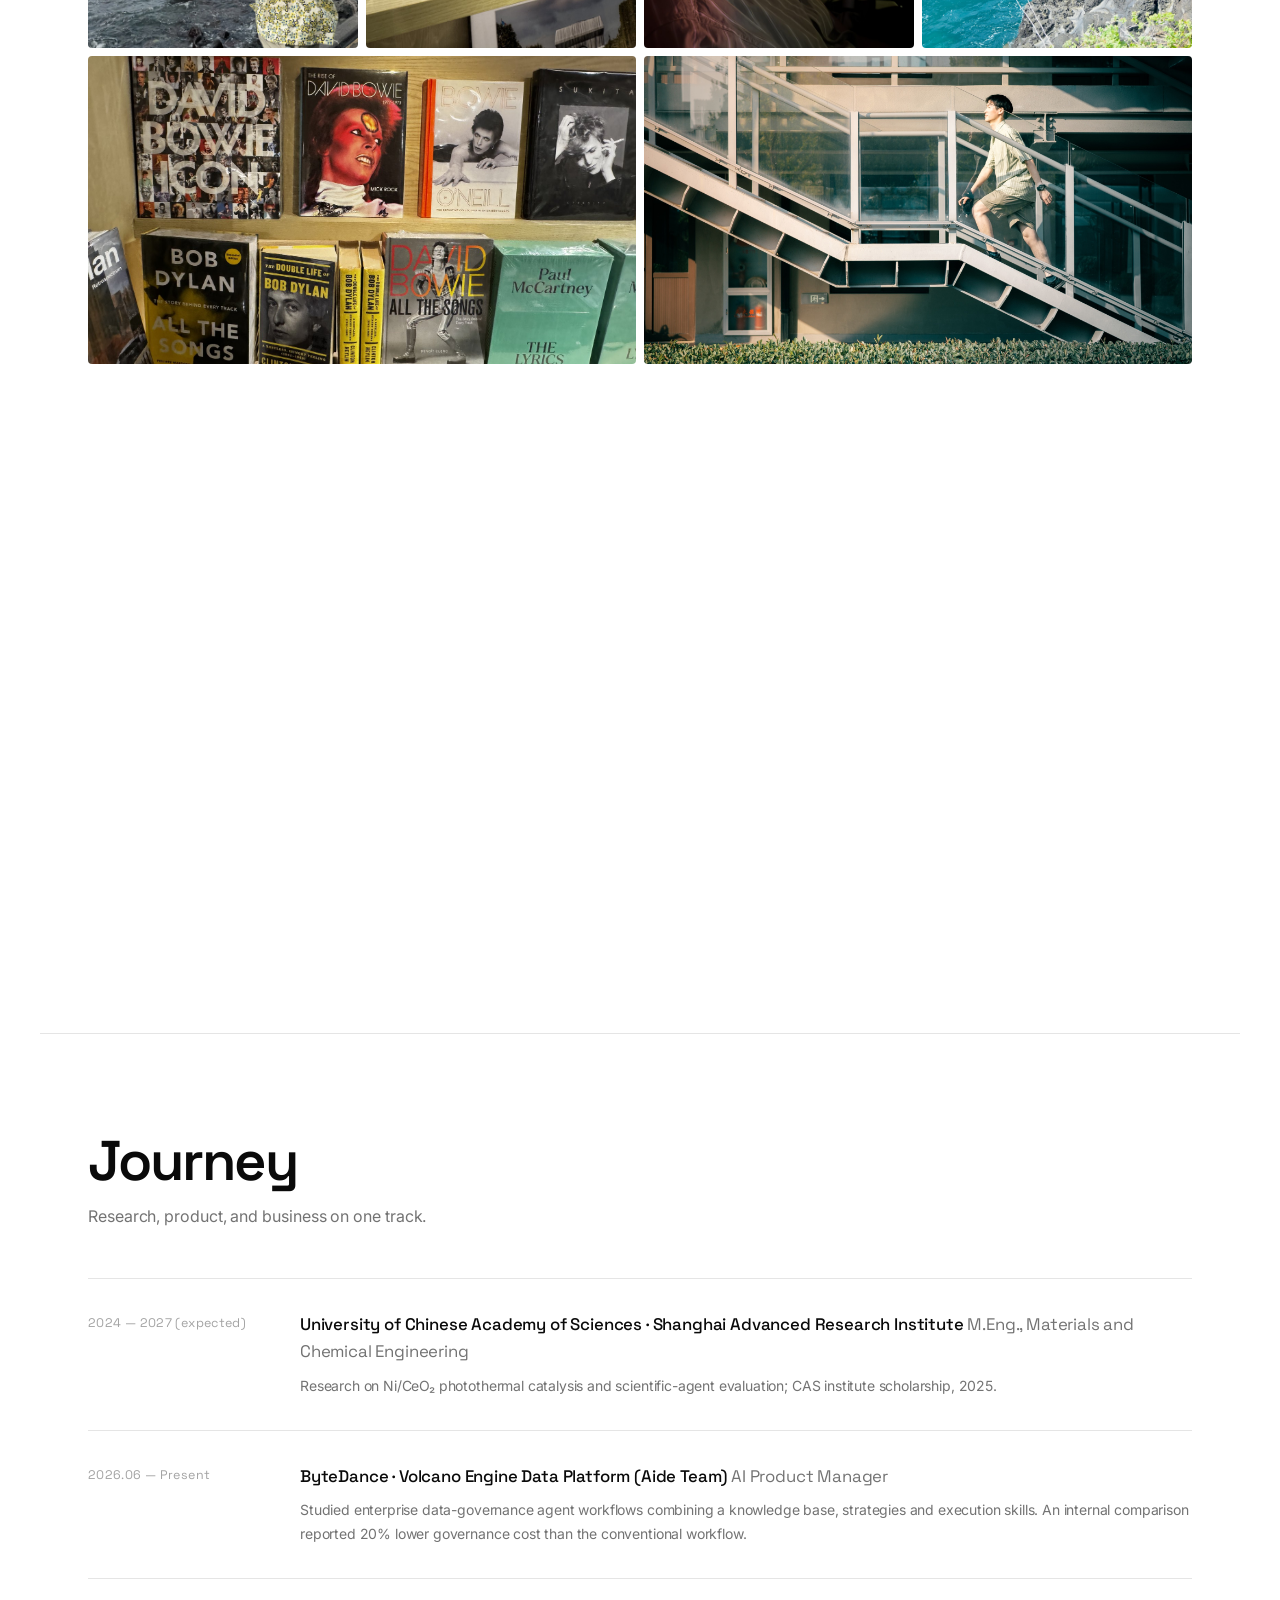
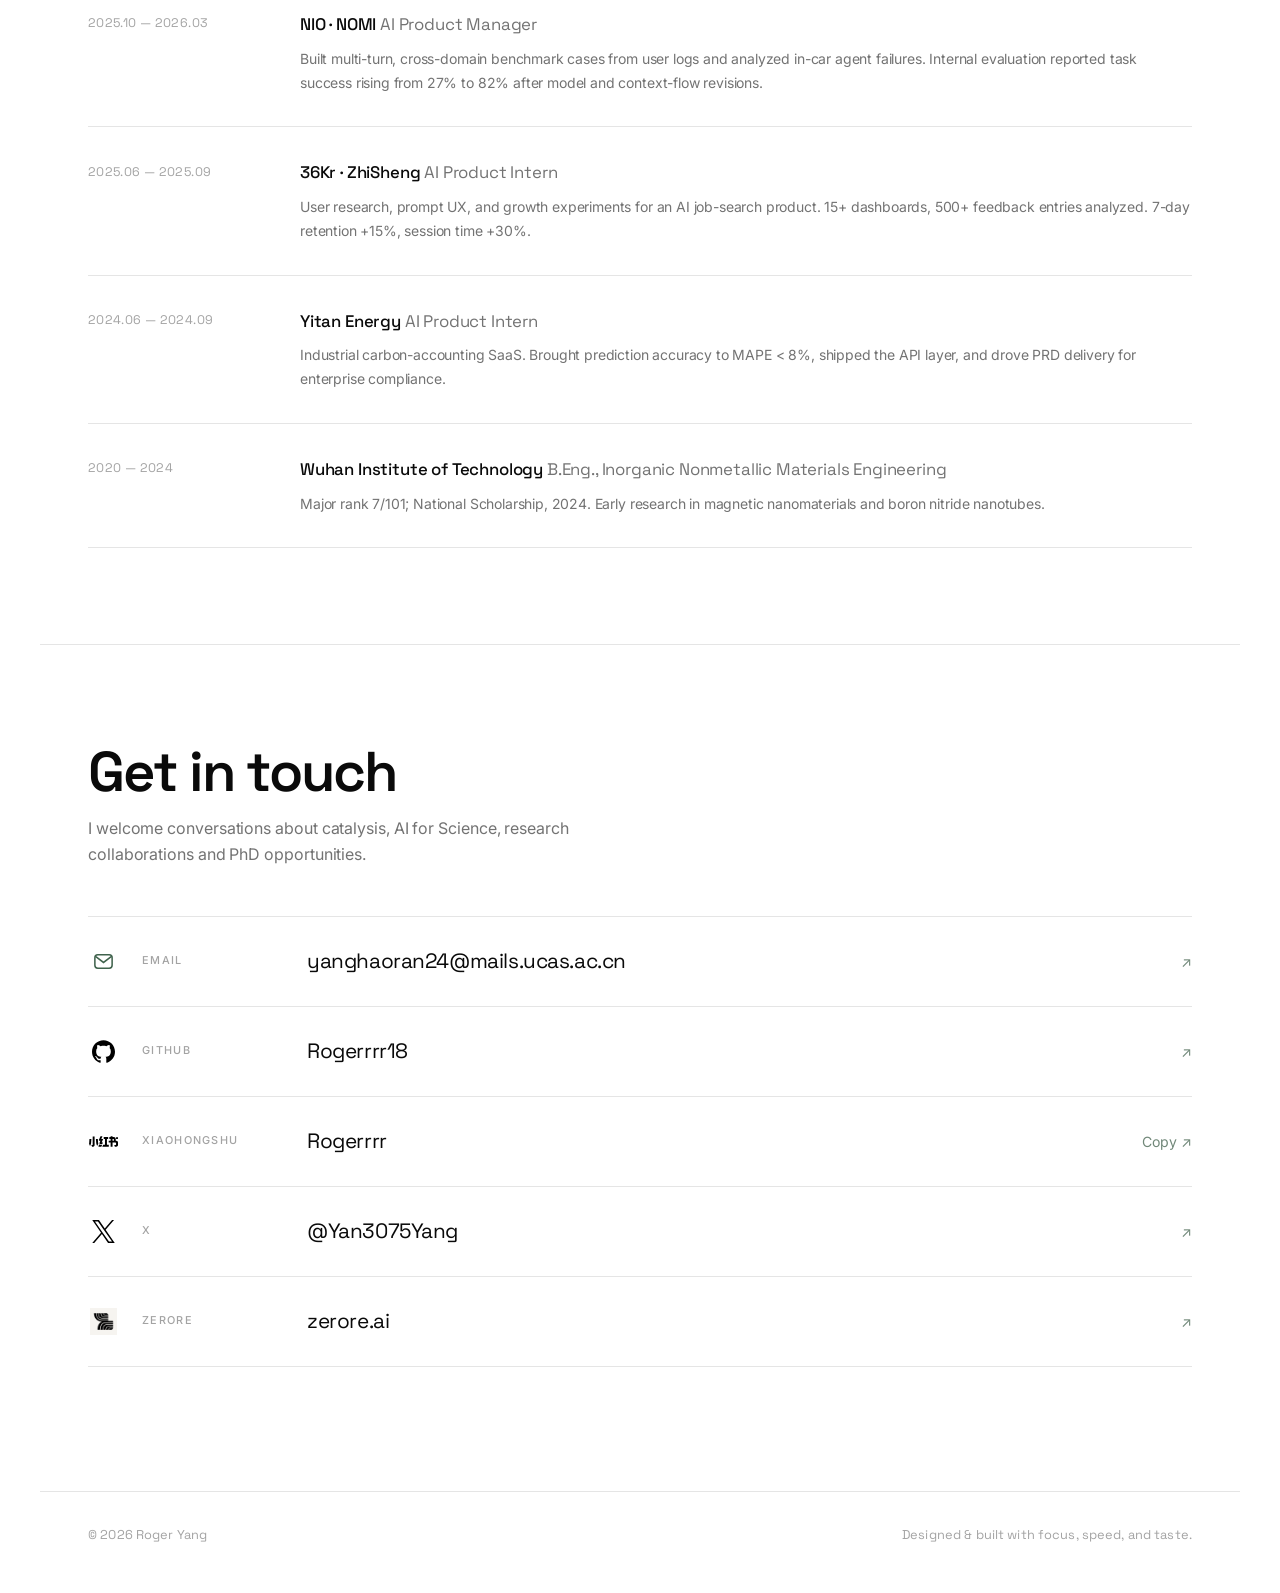
==== commit 99113b24: "Align research introduction with PhD interests" ====
--- a/index.html
+++ b/index.html
@@ -61,8 +61,8 @@
 
       <!-- Research: application-first evidence, with labeled editorial diagrams -->
       <section id="research" class="section research-section">
-        <div class="section-header"><span class="section-kicker">01 / RESEARCH</span><h2>Research</h2><p class="section-desc">I study how material structure shapes reactions and how experimental evidence can guide the next research decision.</p></div>
-        <div class="research-lead"><p>My current work on Ni/CeO₂ photothermal dry reforming examines how metal dispersion, ceria defects and interfaces affect activity and stability. It motivates a broader question: how can AI help researchers screen ideas, design feasible materials and choose experiments that test uncertain predictions?</p><div class="research-keywords"><span>Energy materials</span><span>Materials interfaces</span><span>Scientific AI</span><span>Experiment design</span></div></div>
+        <div class="section-header"><span class="section-kicker">01 / RESEARCH</span><h2>Research</h2><p class="section-desc">My research interest is AI for Science in materials and chemistry: connecting computational prediction, feasible design and wet-lab experiments so each result informs the next decision.</p></div>
+        <div class="research-lead"><p>My Ni/CeO₂ catalysis work grounds my interest in computational catalysis and materials informatics. I want to study machine-learning potentials and uncertainty-aware screening, design candidates that can be synthesized, and use active learning to choose experiments. Traceable records of successes and failures would guide scientific agents, while repeatable experiments test their suggestions.</p><div class="research-keywords"><span>Computational chemistry</span><span>Materials informatics</span><span>Machine-learning potentials</span><span>Experiment–computation loop</span></div></div>
         <div class="research-grid">
           <article class="research-card"><img src="assets/images/research/catalysis-figure.svg" alt="Editorial diagram of light-driven methane and carbon dioxide reforming at a Ni/CeO₂ interface" loading="lazy"/><div class="research-card-body"><span class="research-card-label">MASTER'S RESEARCH · ONGOING</span><h3>What does catalyst structure change?</h3><p>I compare Ni/CeO₂ prepared by different routes and trace how dispersion, defects and interfaces affect CH₄/CO₂ activation, coking and deactivation.</p><small>Editorial schematic redrawn for this website; not an original paper figure.</small></div></article>
           <article class="research-card"><img src="assets/images/research/bench-figure.svg" alt="Concept diagram for PT-DRM-Bench, from experimental records to evidence checks and suggested experiments" loading="lazy"/><div class="research-card-body"><span class="research-card-label">THESIS PROJECT · IN DEVELOPMENT</span><h3>Putting scientific agents to the test</h3><p>PT-DRM-Bench is in development. It asks agents to check data quality, make evidence-bounded structure–performance inferences and select experiments that distinguish competing hypotheses.</p><small>Concept illustration; no published benchmark result is implied.</small></div></article>
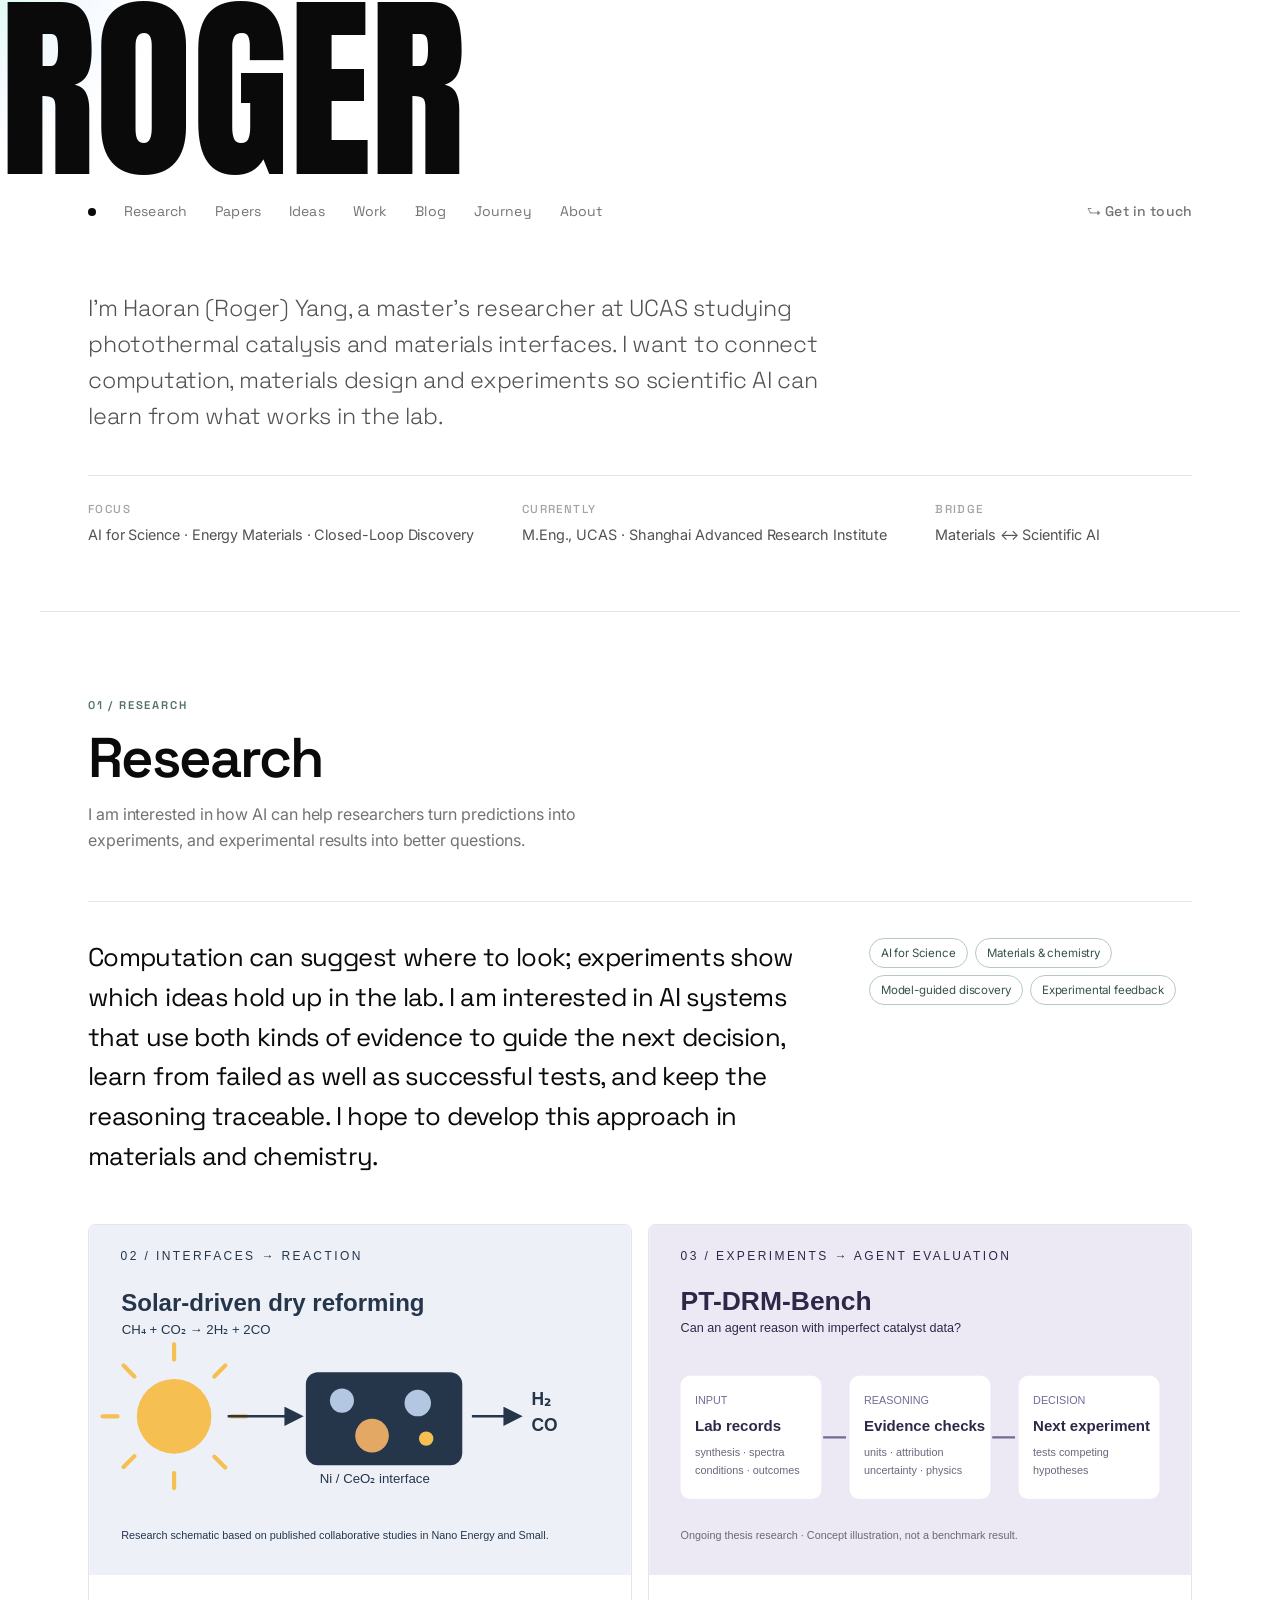
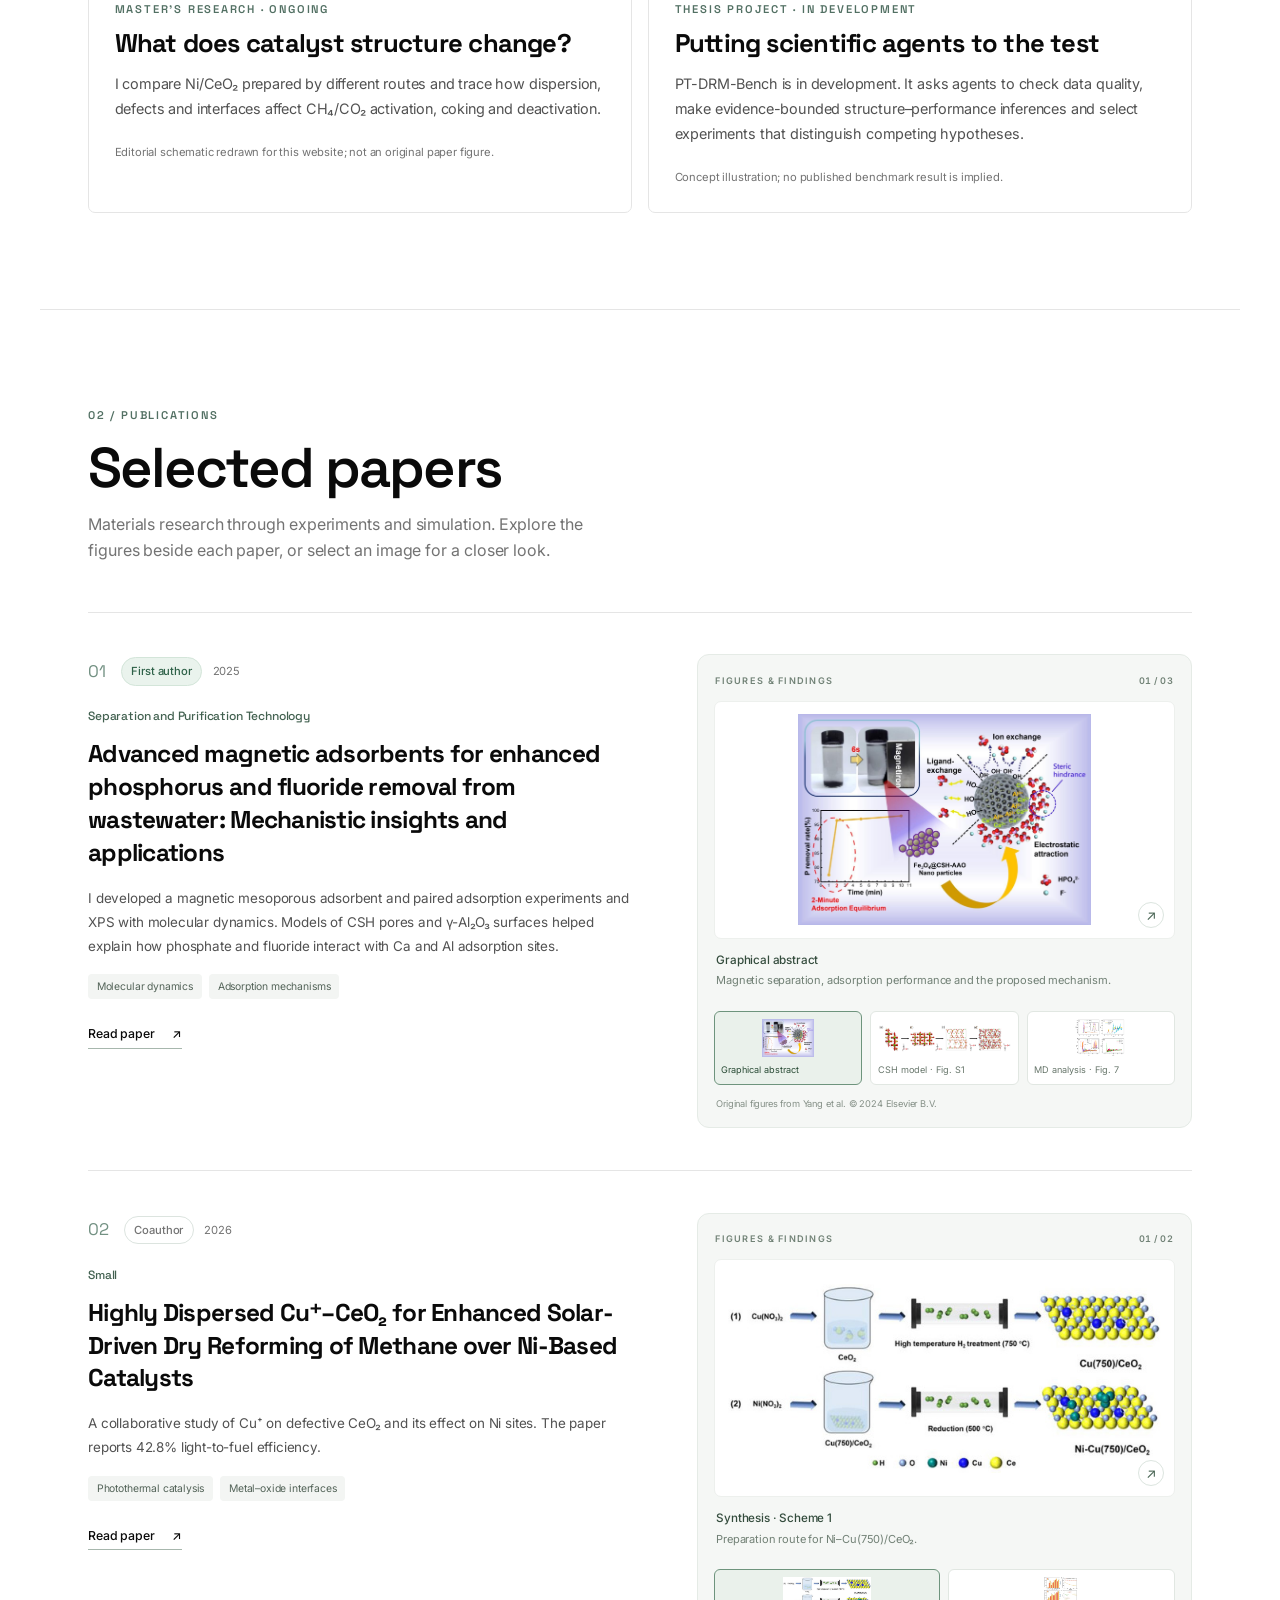
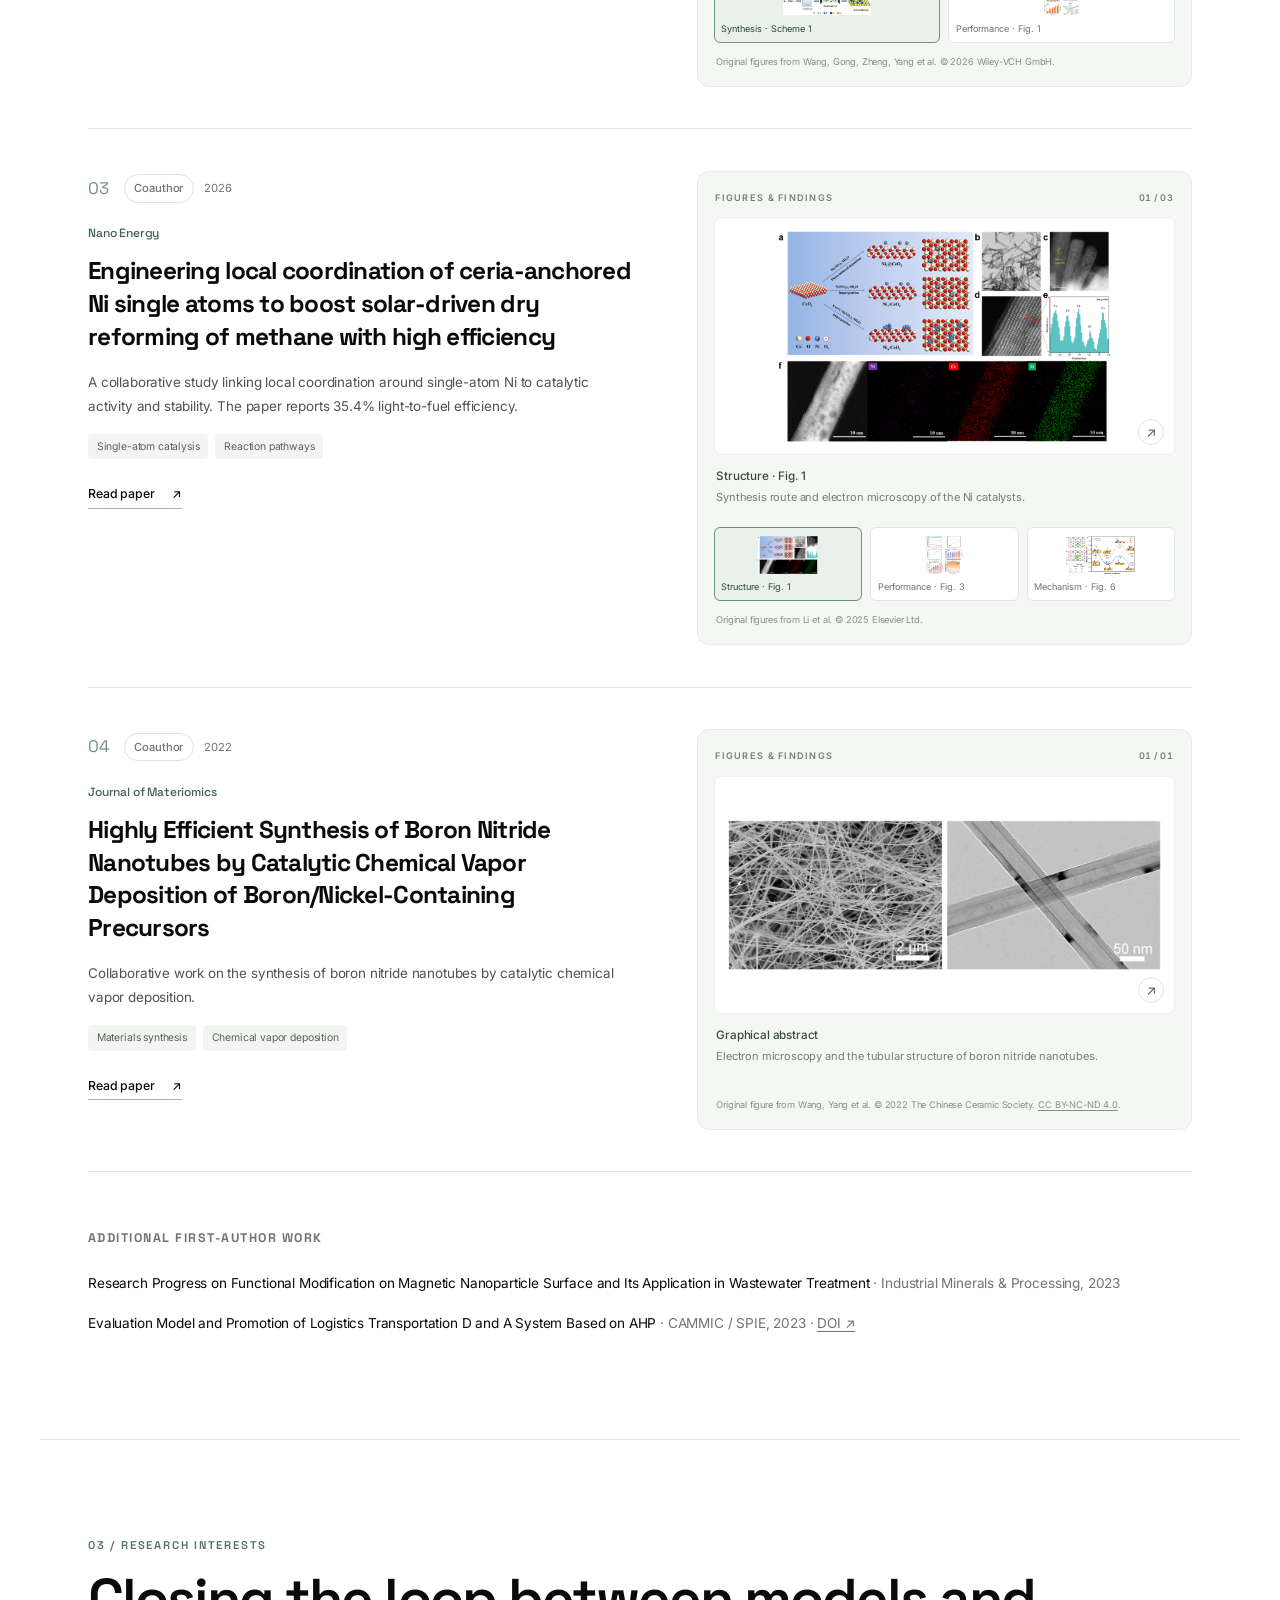
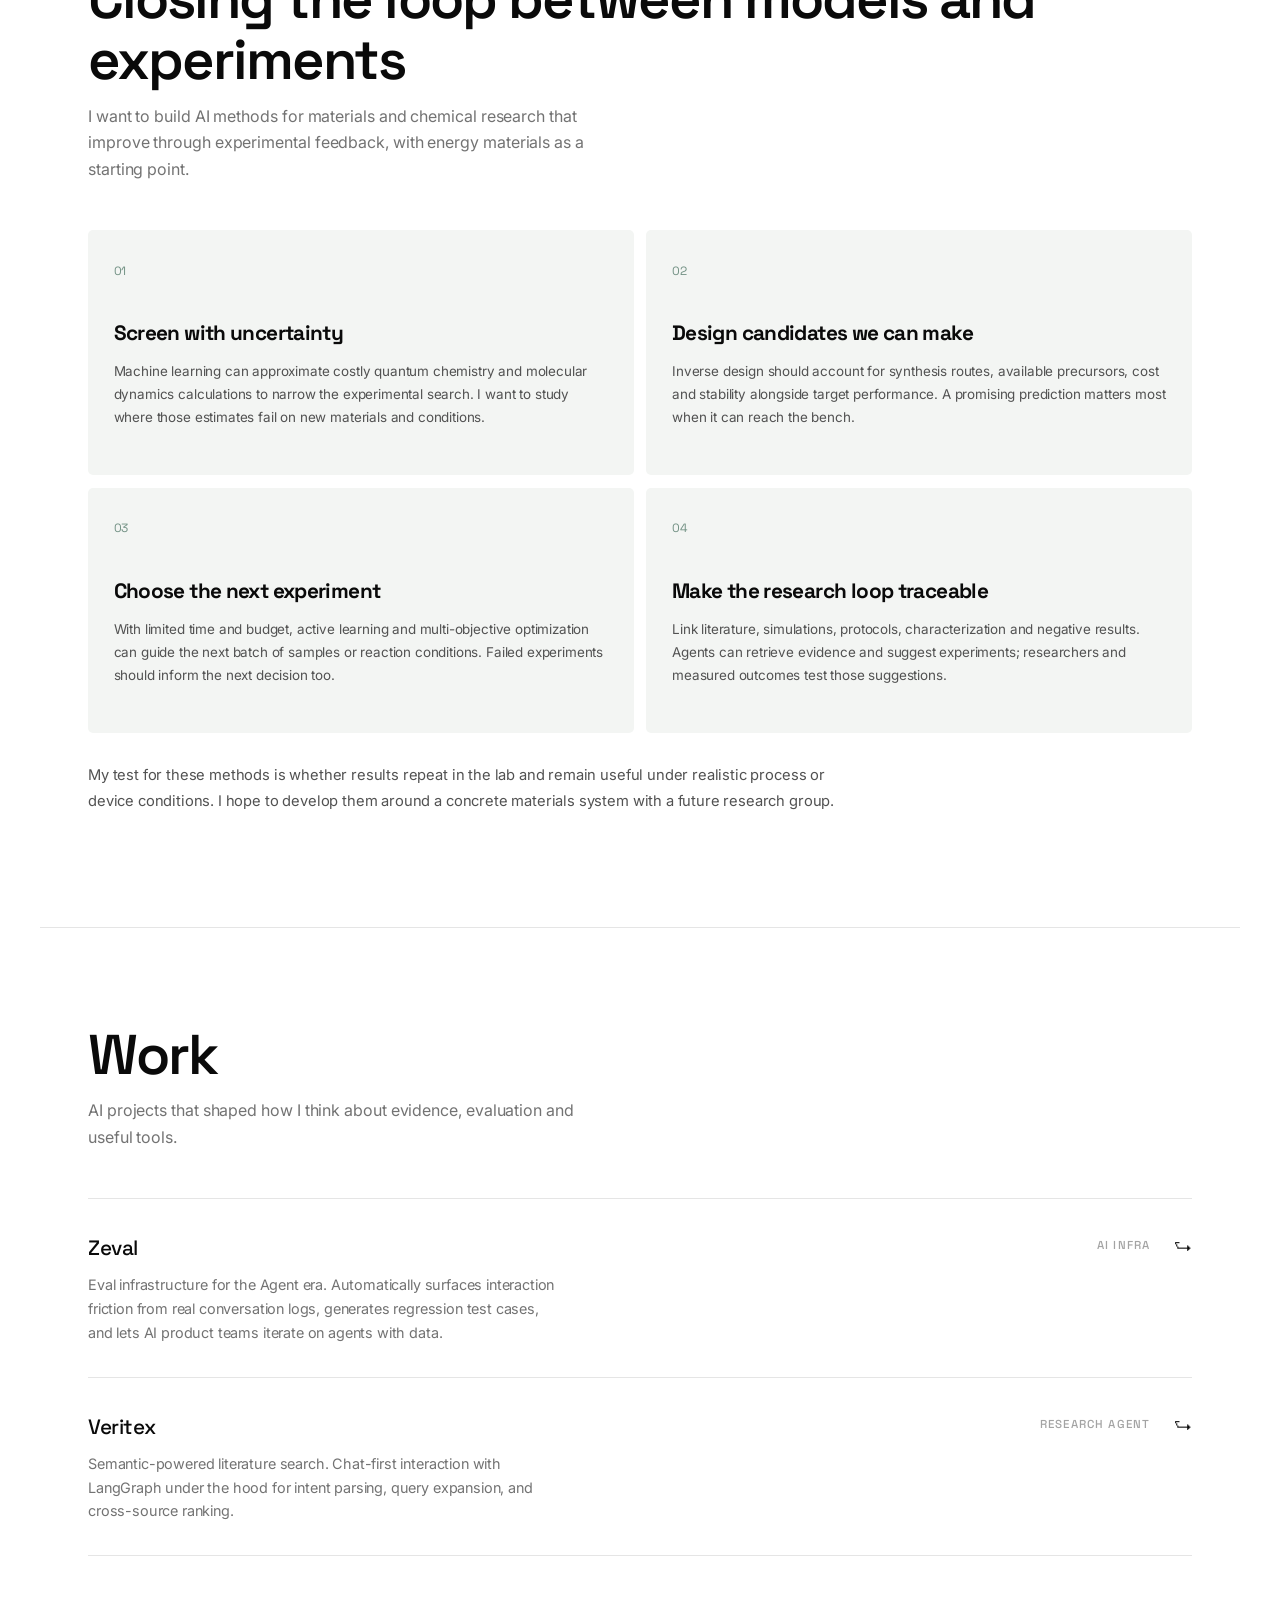
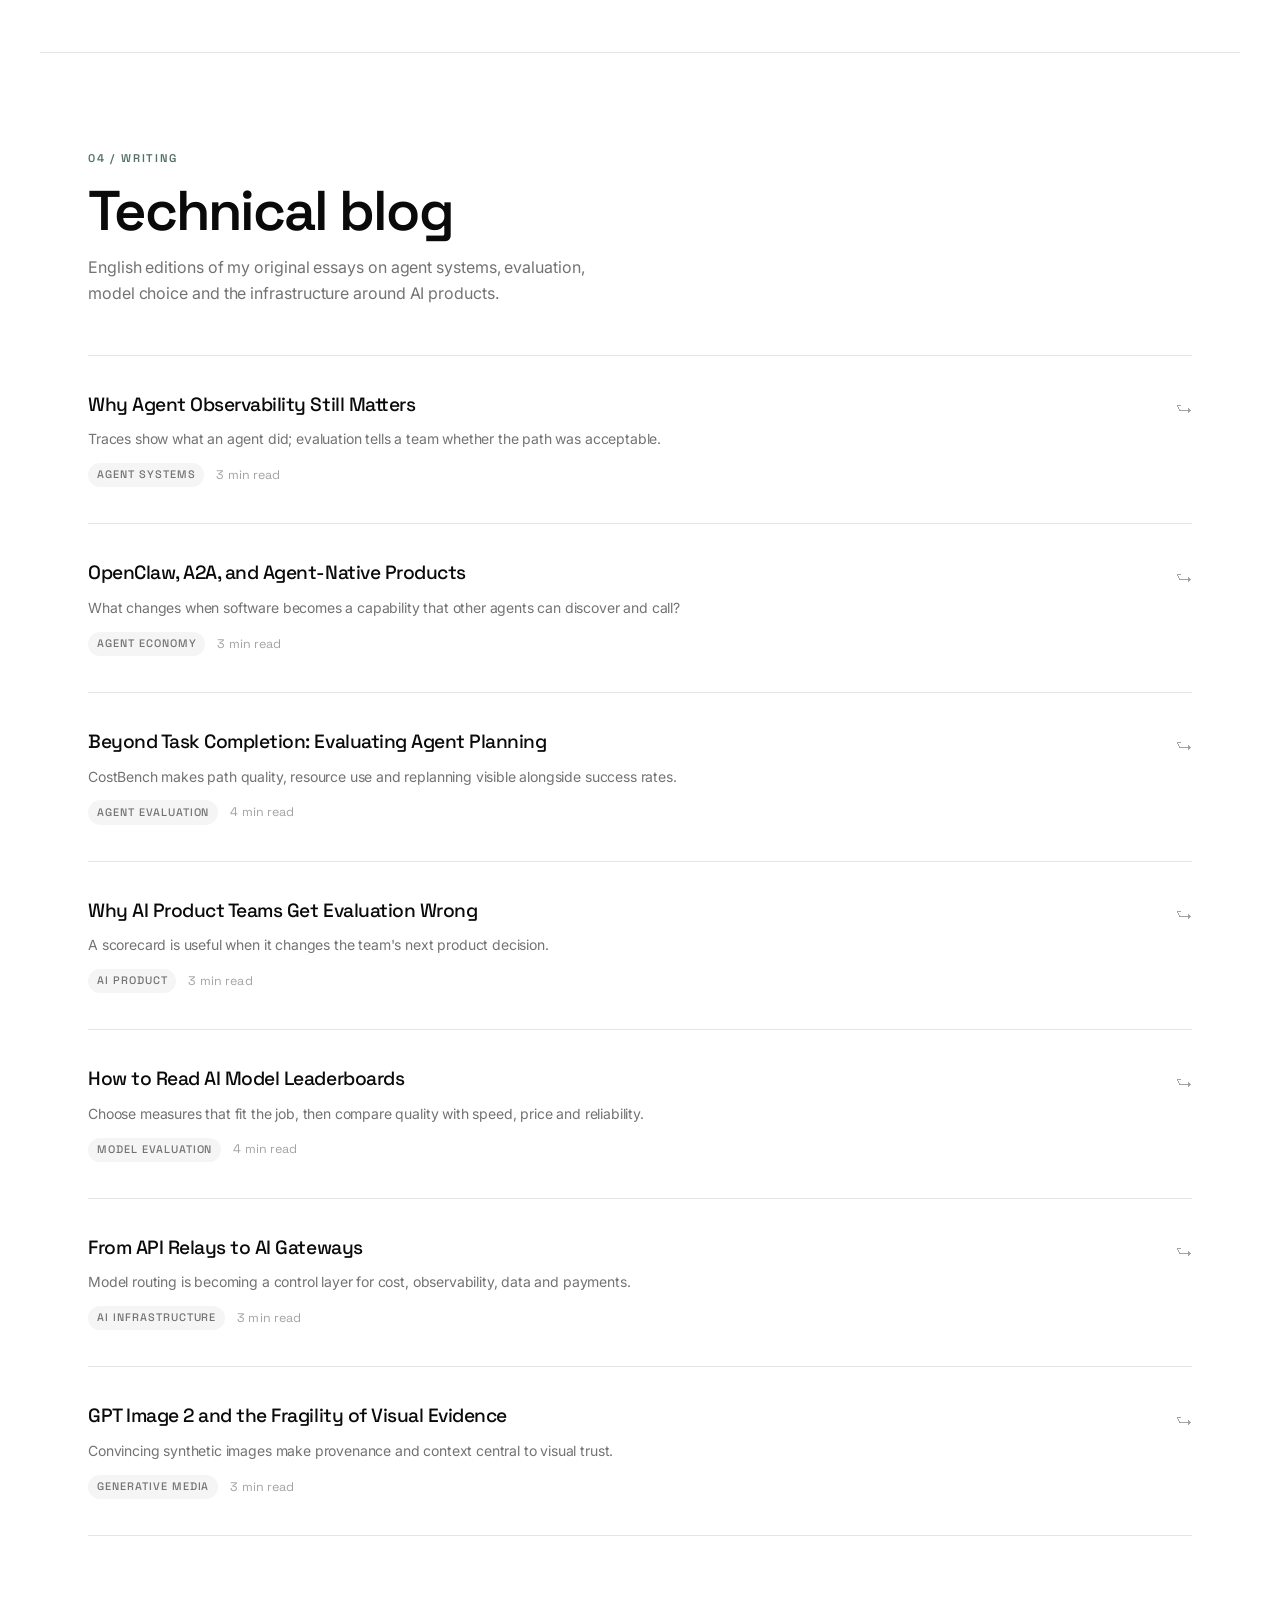
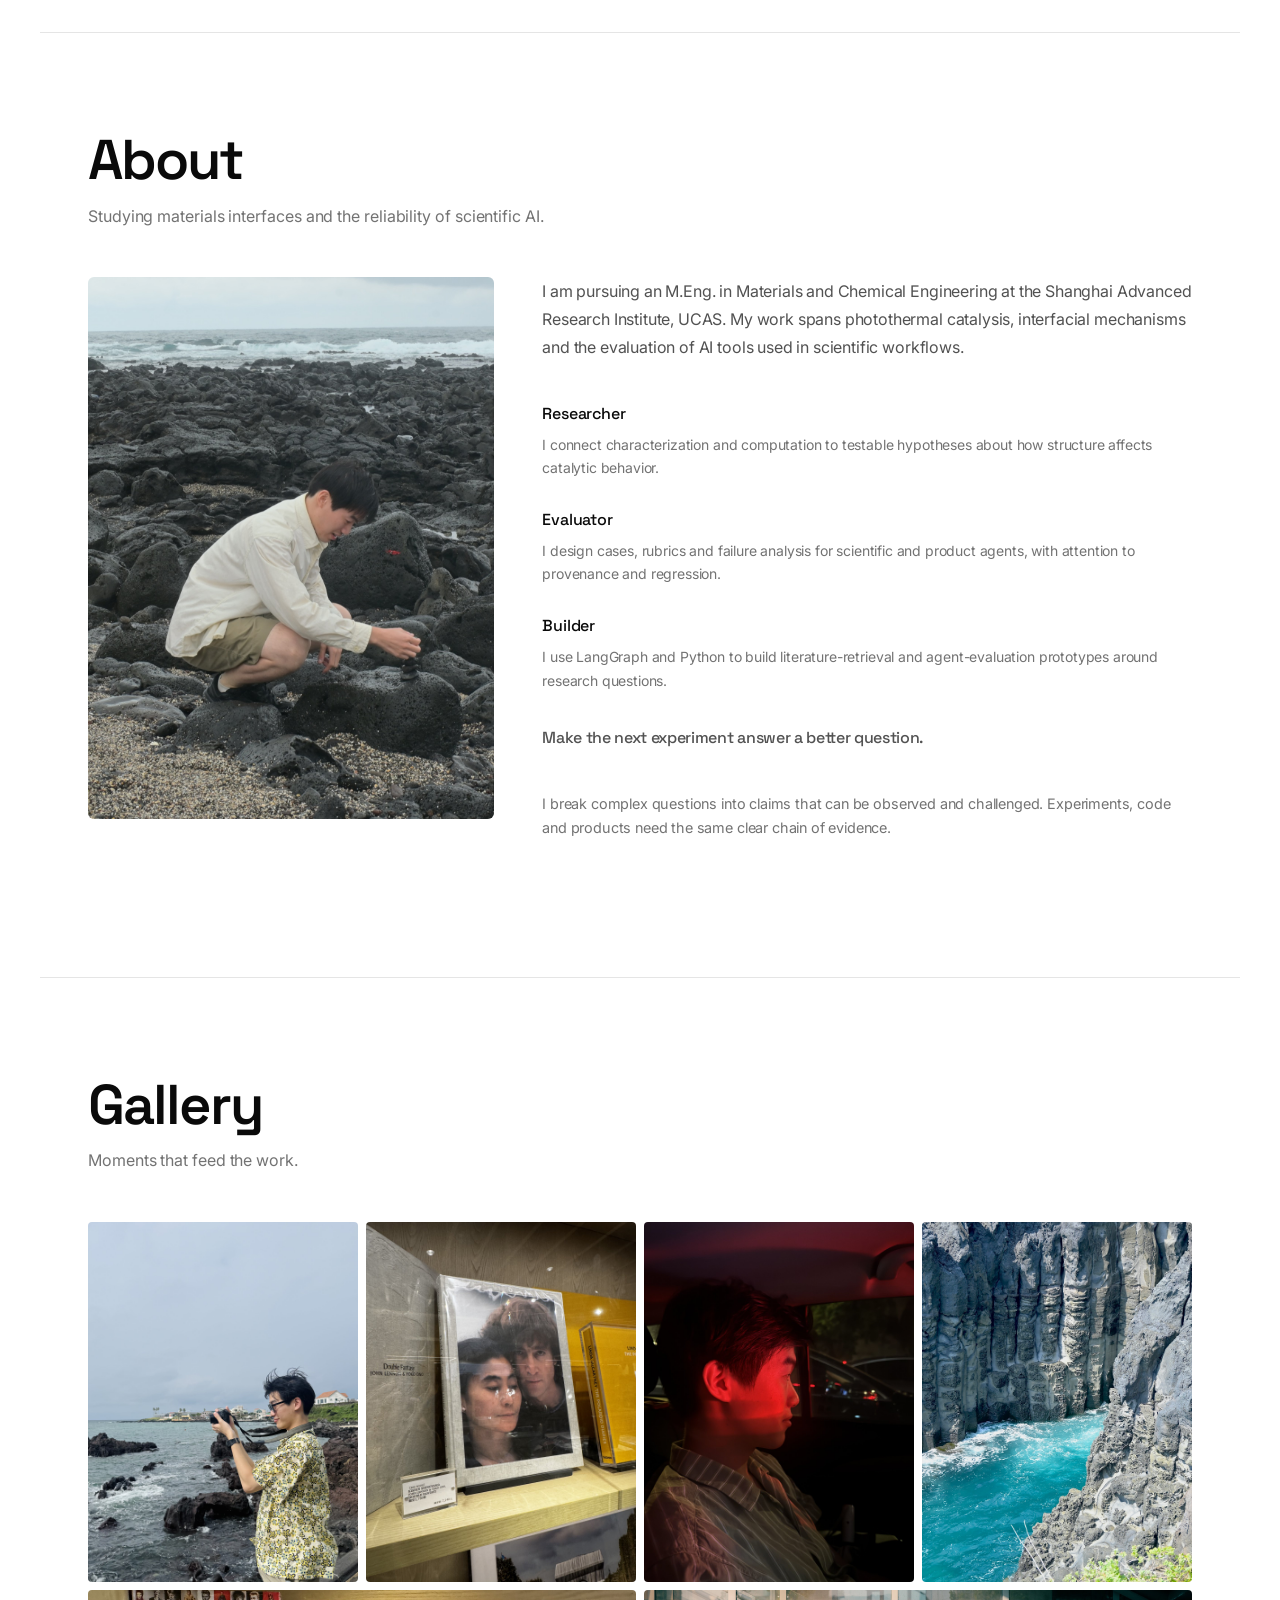
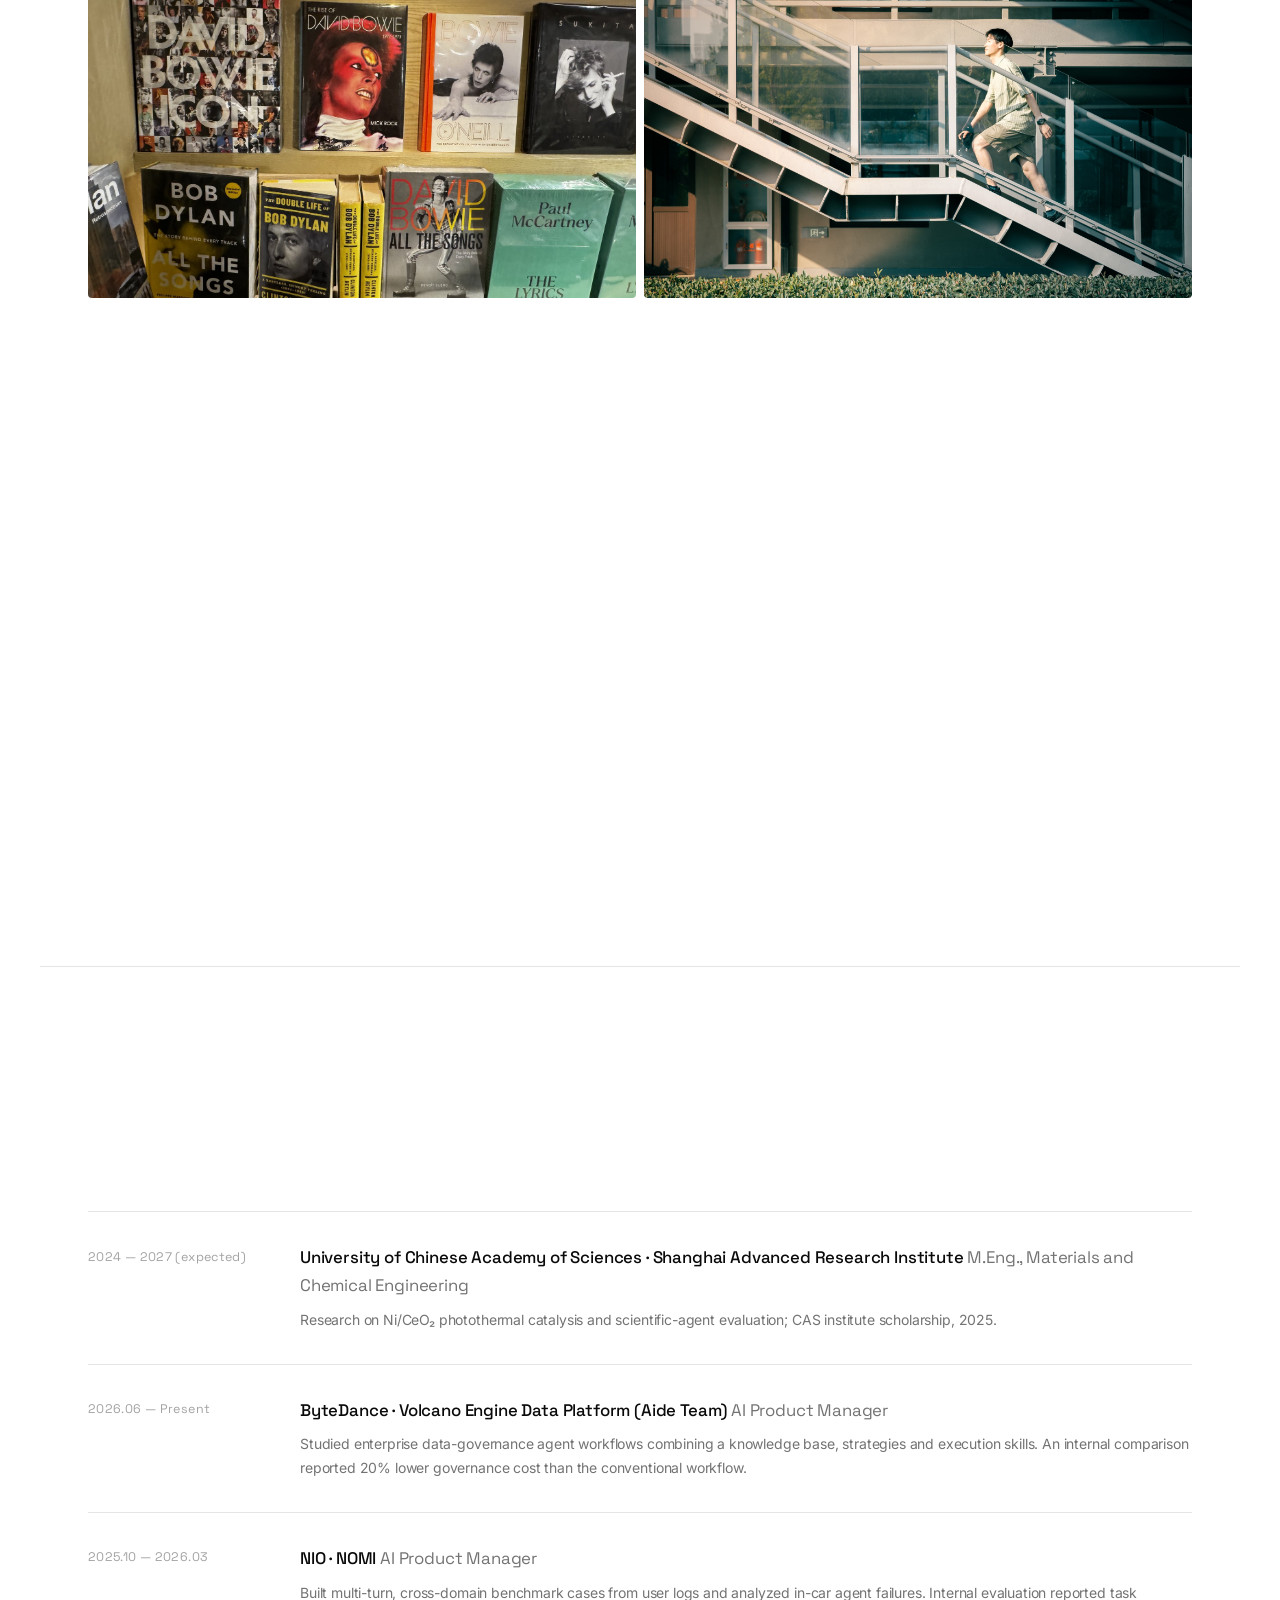
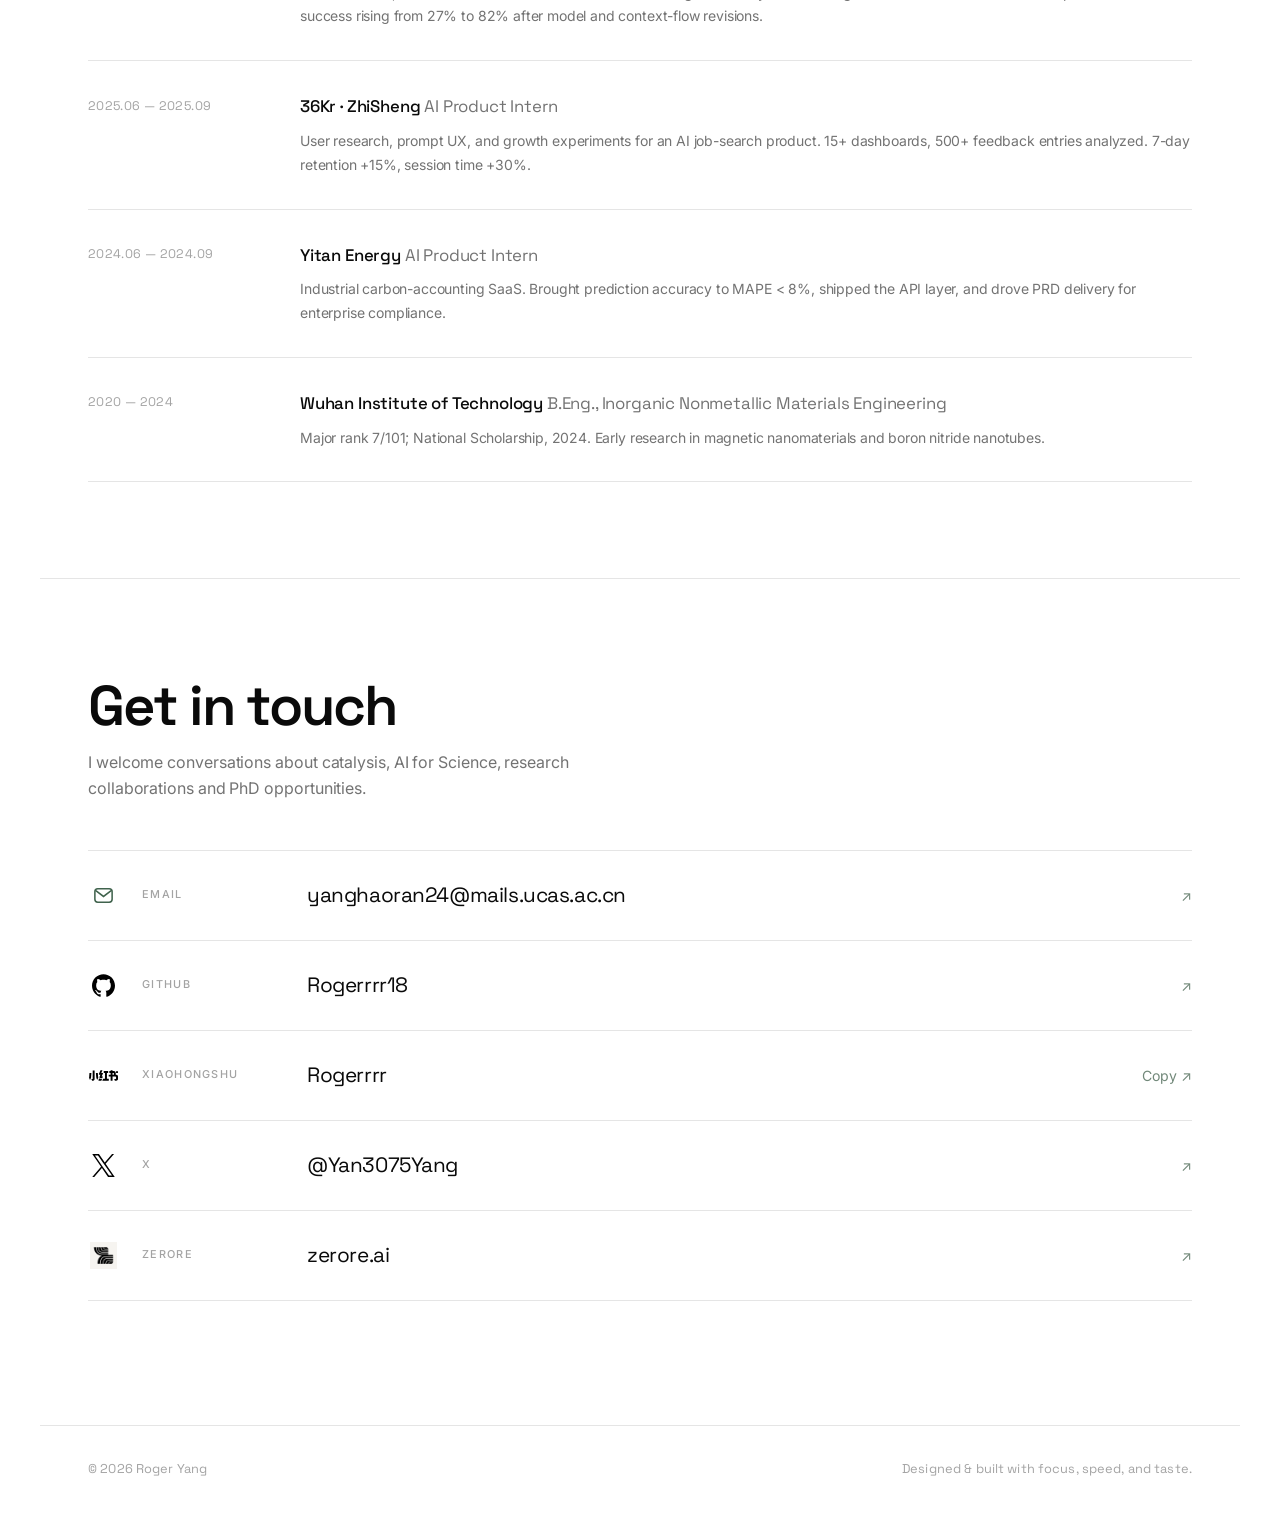
==== commit 1a07497c: "Make research interests more general" ====
--- a/index.html
+++ b/index.html
@@ -61,8 +61,8 @@
 
       <!-- Research: application-first evidence, with labeled editorial diagrams -->
       <section id="research" class="section research-section">
-        <div class="section-header"><span class="section-kicker">01 / RESEARCH</span><h2>Research</h2><p class="section-desc">My research interest is AI for Science in materials and chemistry: connecting computational prediction, feasible design and wet-lab experiments so each result informs the next decision.</p></div>
-        <div class="research-lead"><p>My Ni/CeO₂ catalysis work grounds my interest in computational catalysis and materials informatics. I want to study machine-learning potentials and uncertainty-aware screening, design candidates that can be synthesized, and use active learning to choose experiments. Traceable records of successes and failures would guide scientific agents, while repeatable experiments test their suggestions.</p><div class="research-keywords"><span>Computational chemistry</span><span>Materials informatics</span><span>Machine-learning potentials</span><span>Experiment–computation loop</span></div></div>
+        <div class="section-header"><span class="section-kicker">01 / RESEARCH</span><h2>Research</h2><p class="section-desc">I am interested in how AI can help researchers turn predictions into experiments, and experimental results into better questions.</p></div>
+        <div class="research-lead"><p>Computation can suggest where to look; experiments show which ideas hold up in the lab. I am interested in AI systems that use both kinds of evidence to guide the next decision, learn from failed as well as successful tests, and keep the reasoning traceable. I hope to develop this approach in materials and chemistry.</p><div class="research-keywords"><span>AI for Science</span><span>Materials &amp; chemistry</span><span>Model-guided discovery</span><span>Experimental feedback</span></div></div>
         <div class="research-grid">
           <article class="research-card"><img src="assets/images/research/catalysis-figure.svg" alt="Editorial diagram of light-driven methane and carbon dioxide reforming at a Ni/CeO₂ interface" loading="lazy"/><div class="research-card-body"><span class="research-card-label">MASTER'S RESEARCH · ONGOING</span><h3>What does catalyst structure change?</h3><p>I compare Ni/CeO₂ prepared by different routes and trace how dispersion, defects and interfaces affect CH₄/CO₂ activation, coking and deactivation.</p><small>Editorial schematic redrawn for this website; not an original paper figure.</small></div></article>
           <article class="research-card"><img src="assets/images/research/bench-figure.svg" alt="Concept diagram for PT-DRM-Bench, from experimental records to evidence checks and suggested experiments" loading="lazy"/><div class="research-card-body"><span class="research-card-label">THESIS PROJECT · IN DEVELOPMENT</span><h3>Putting scientific agents to the test</h3><p>PT-DRM-Bench is in development. It asks agents to check data quality, make evidence-bounded structure–performance inferences and select experiments that distinguish competing hypotheses.</p><small>Concept illustration; no published benchmark result is implied.</small></div></article>
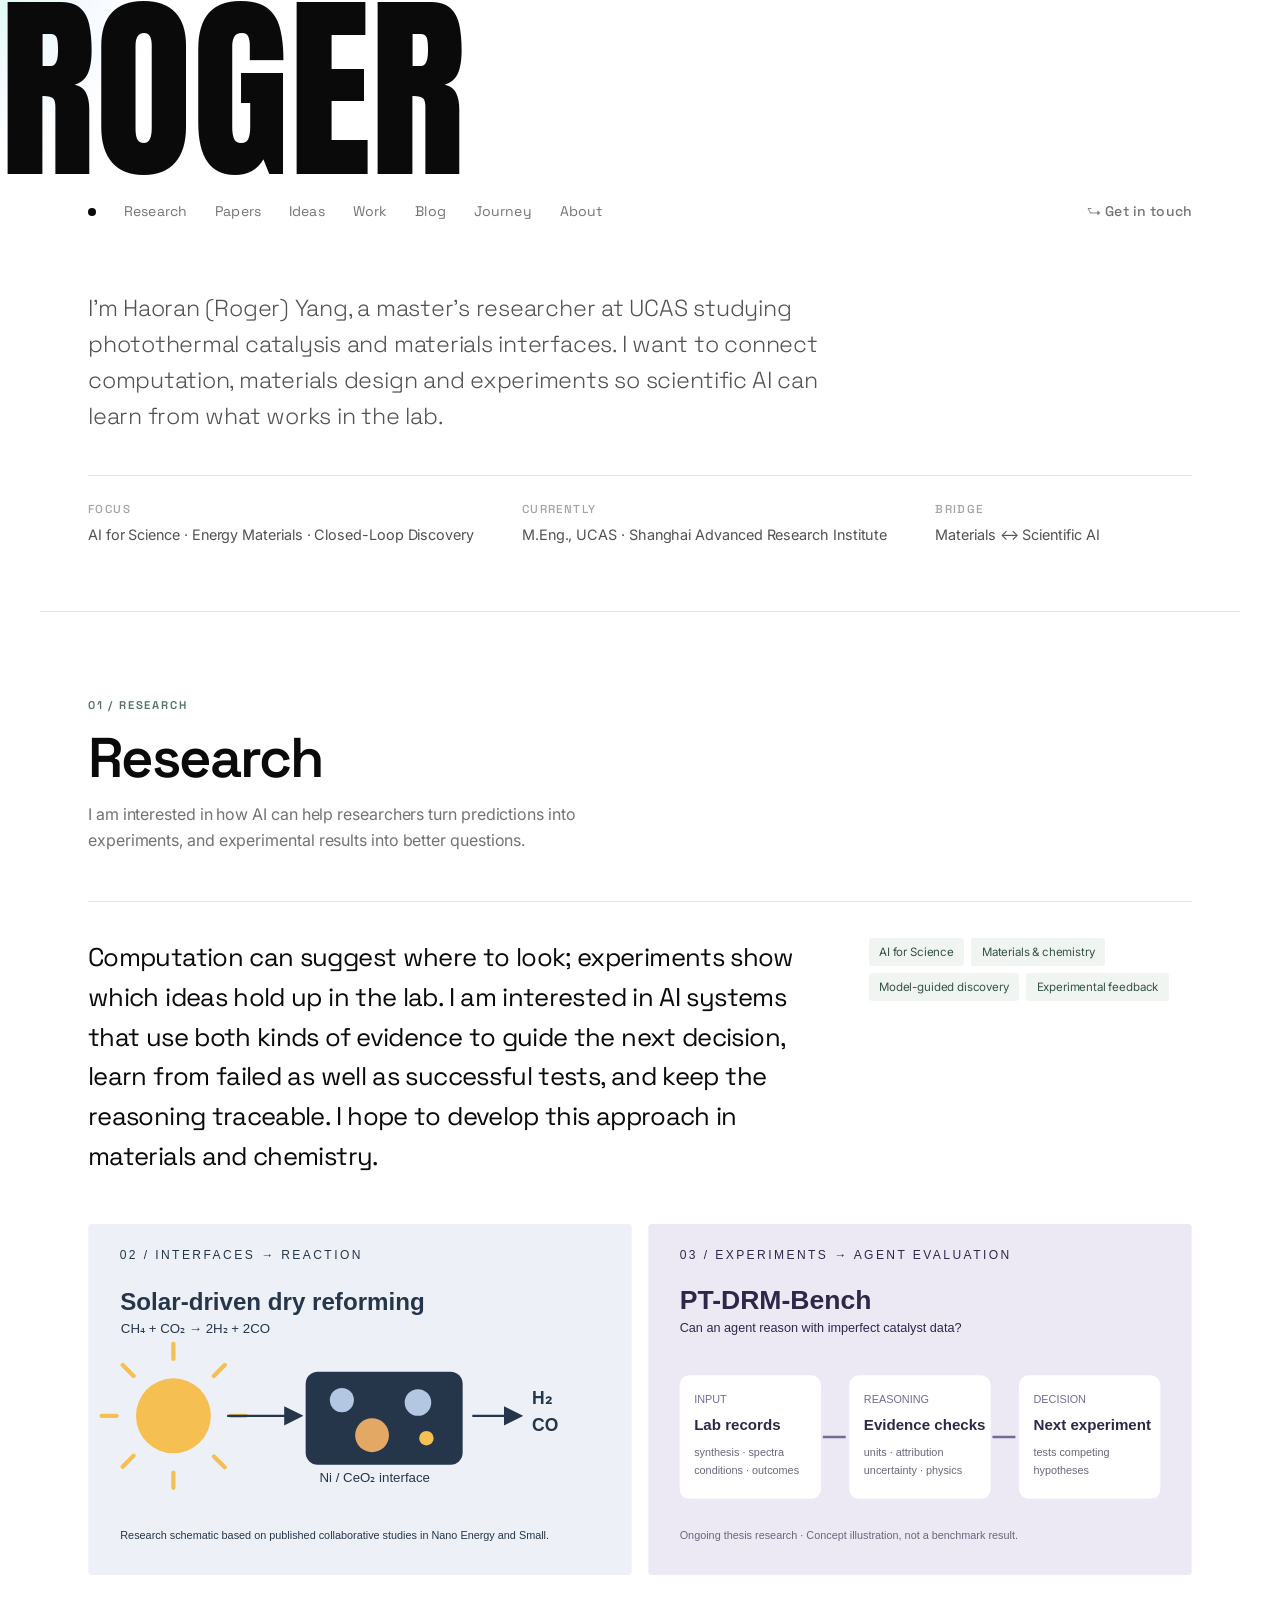
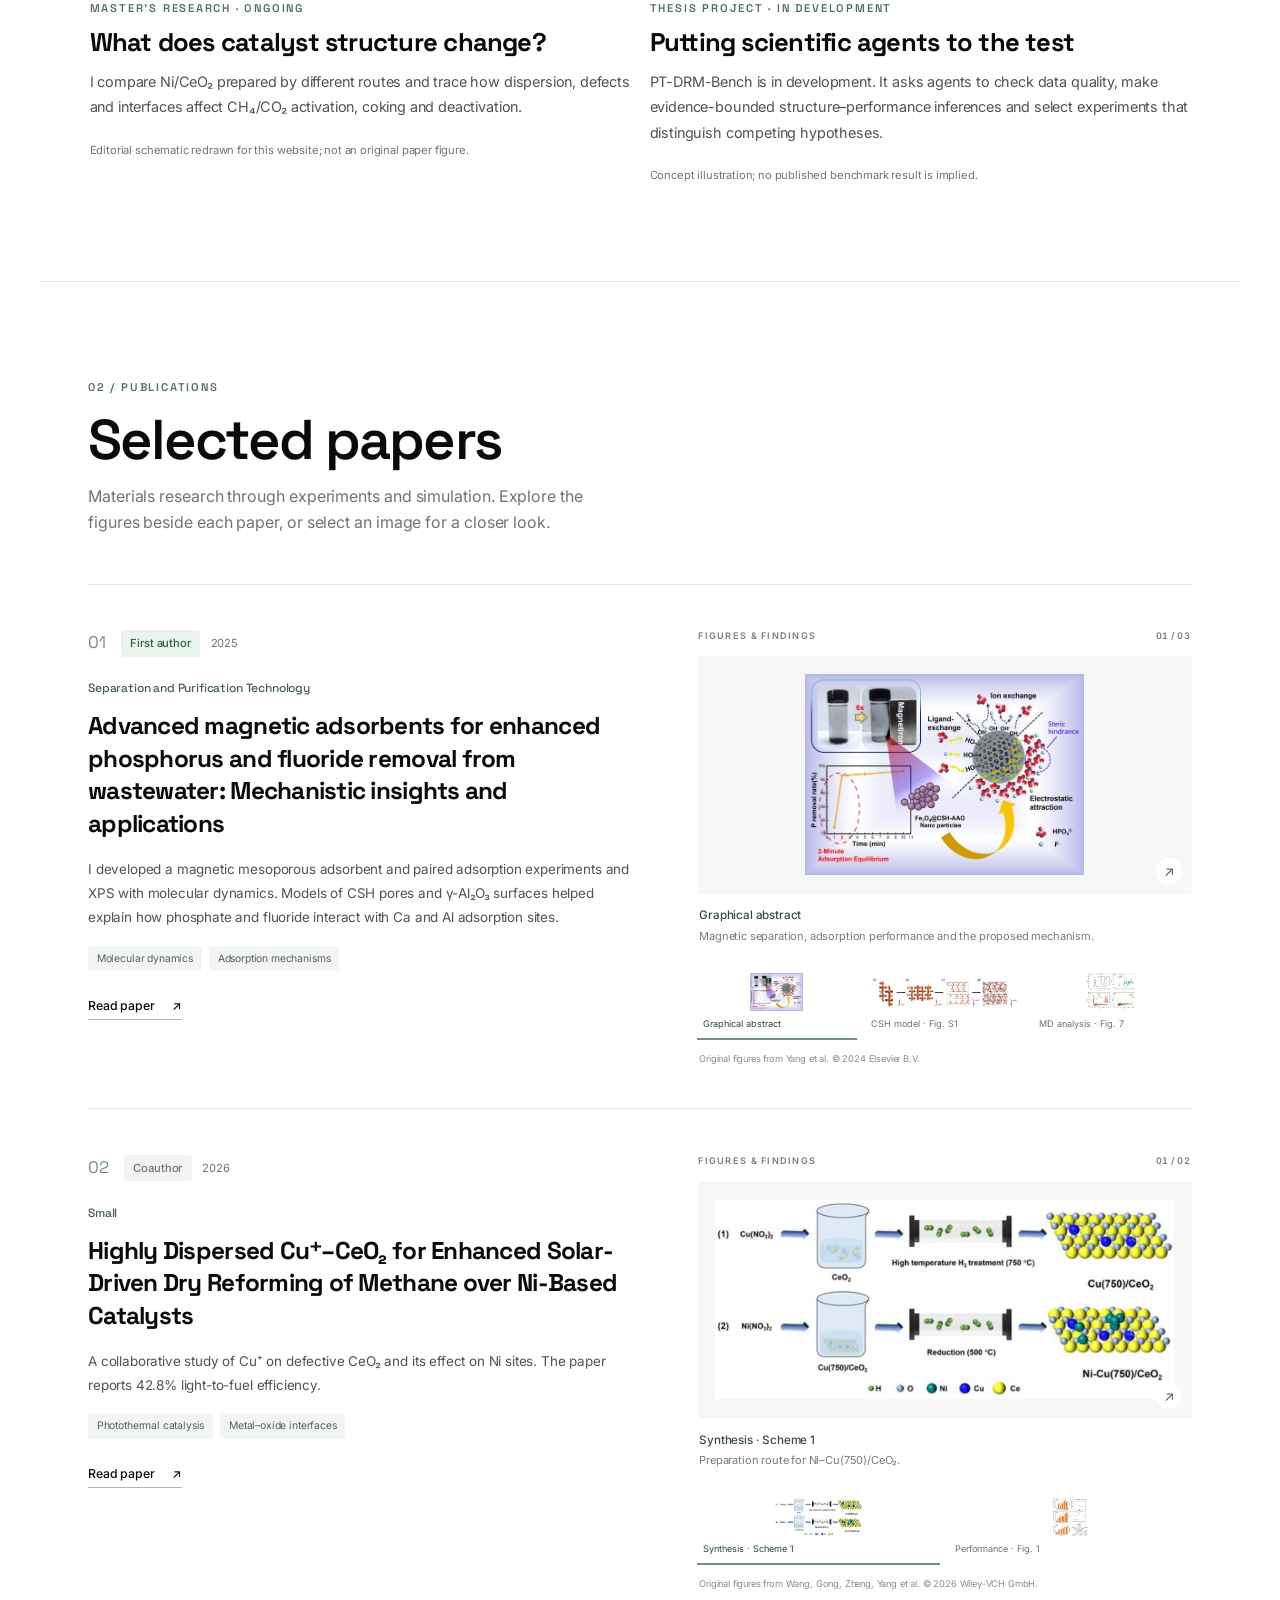
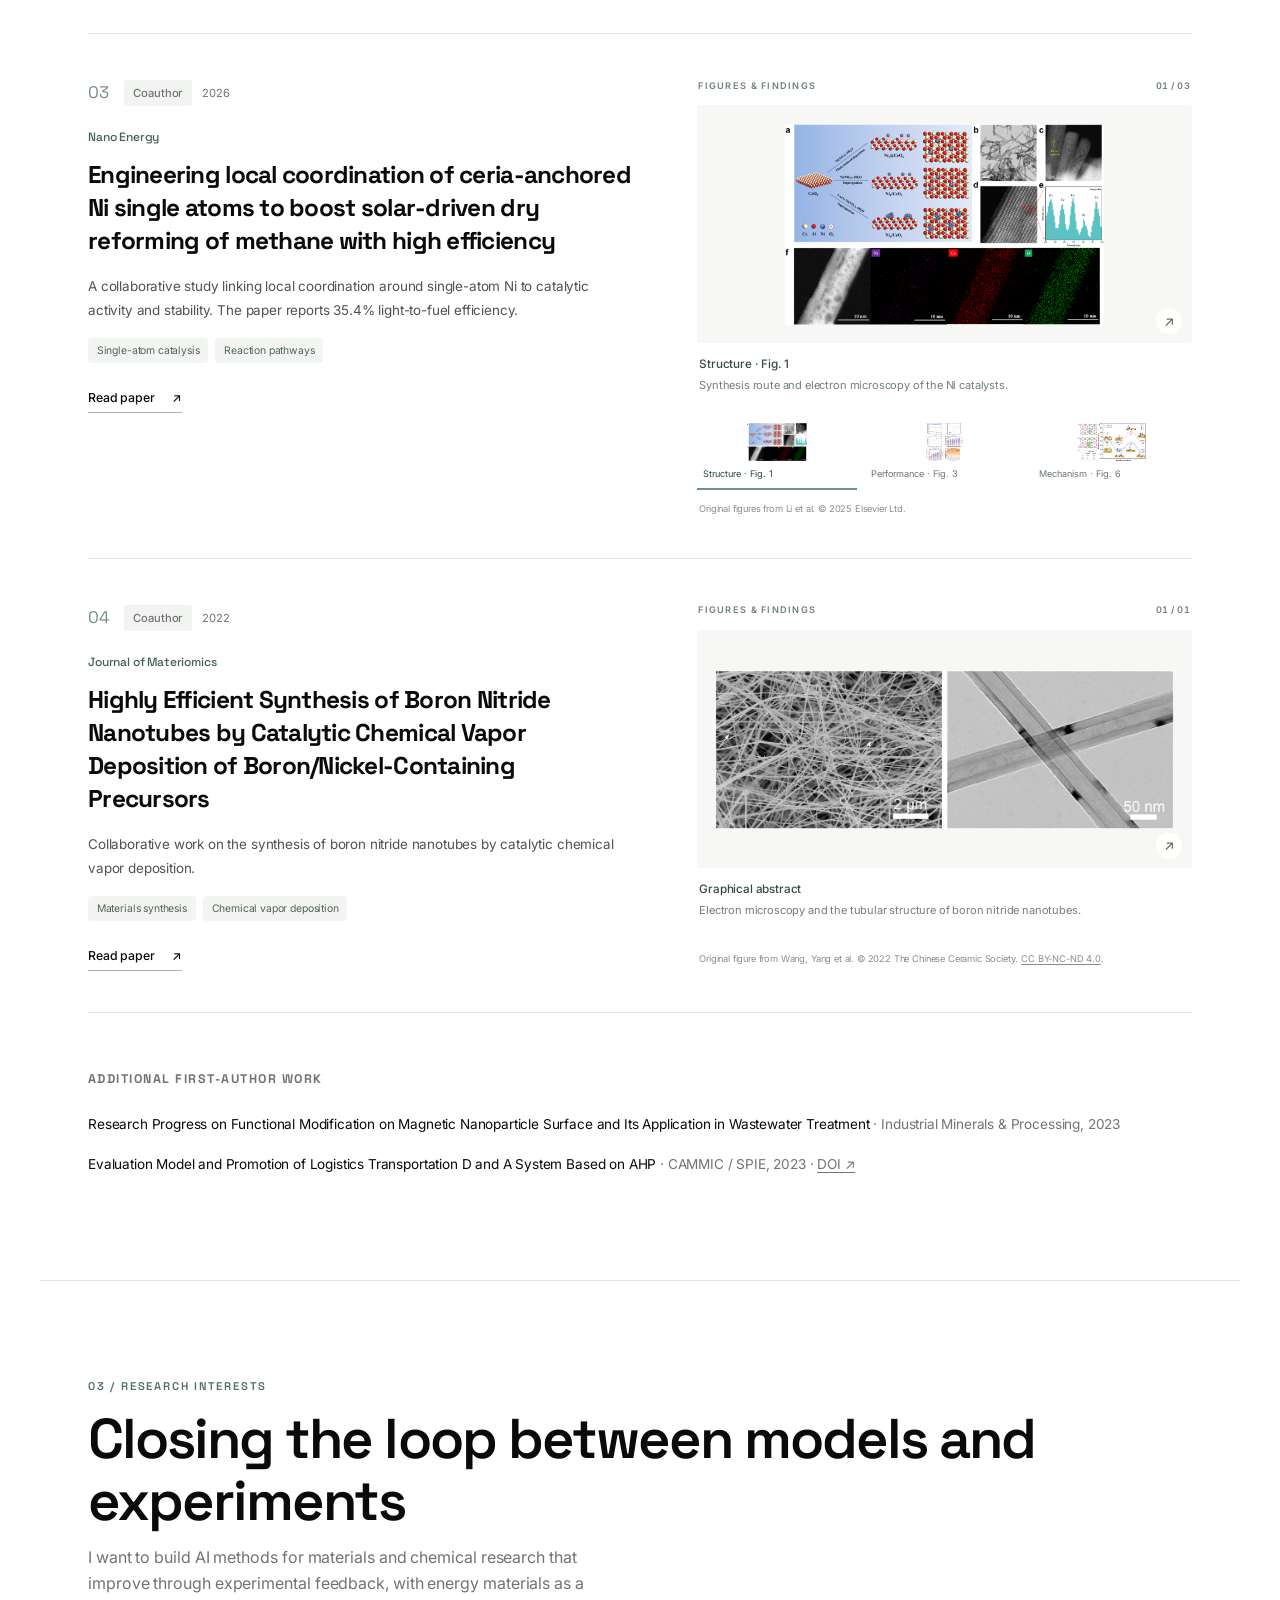
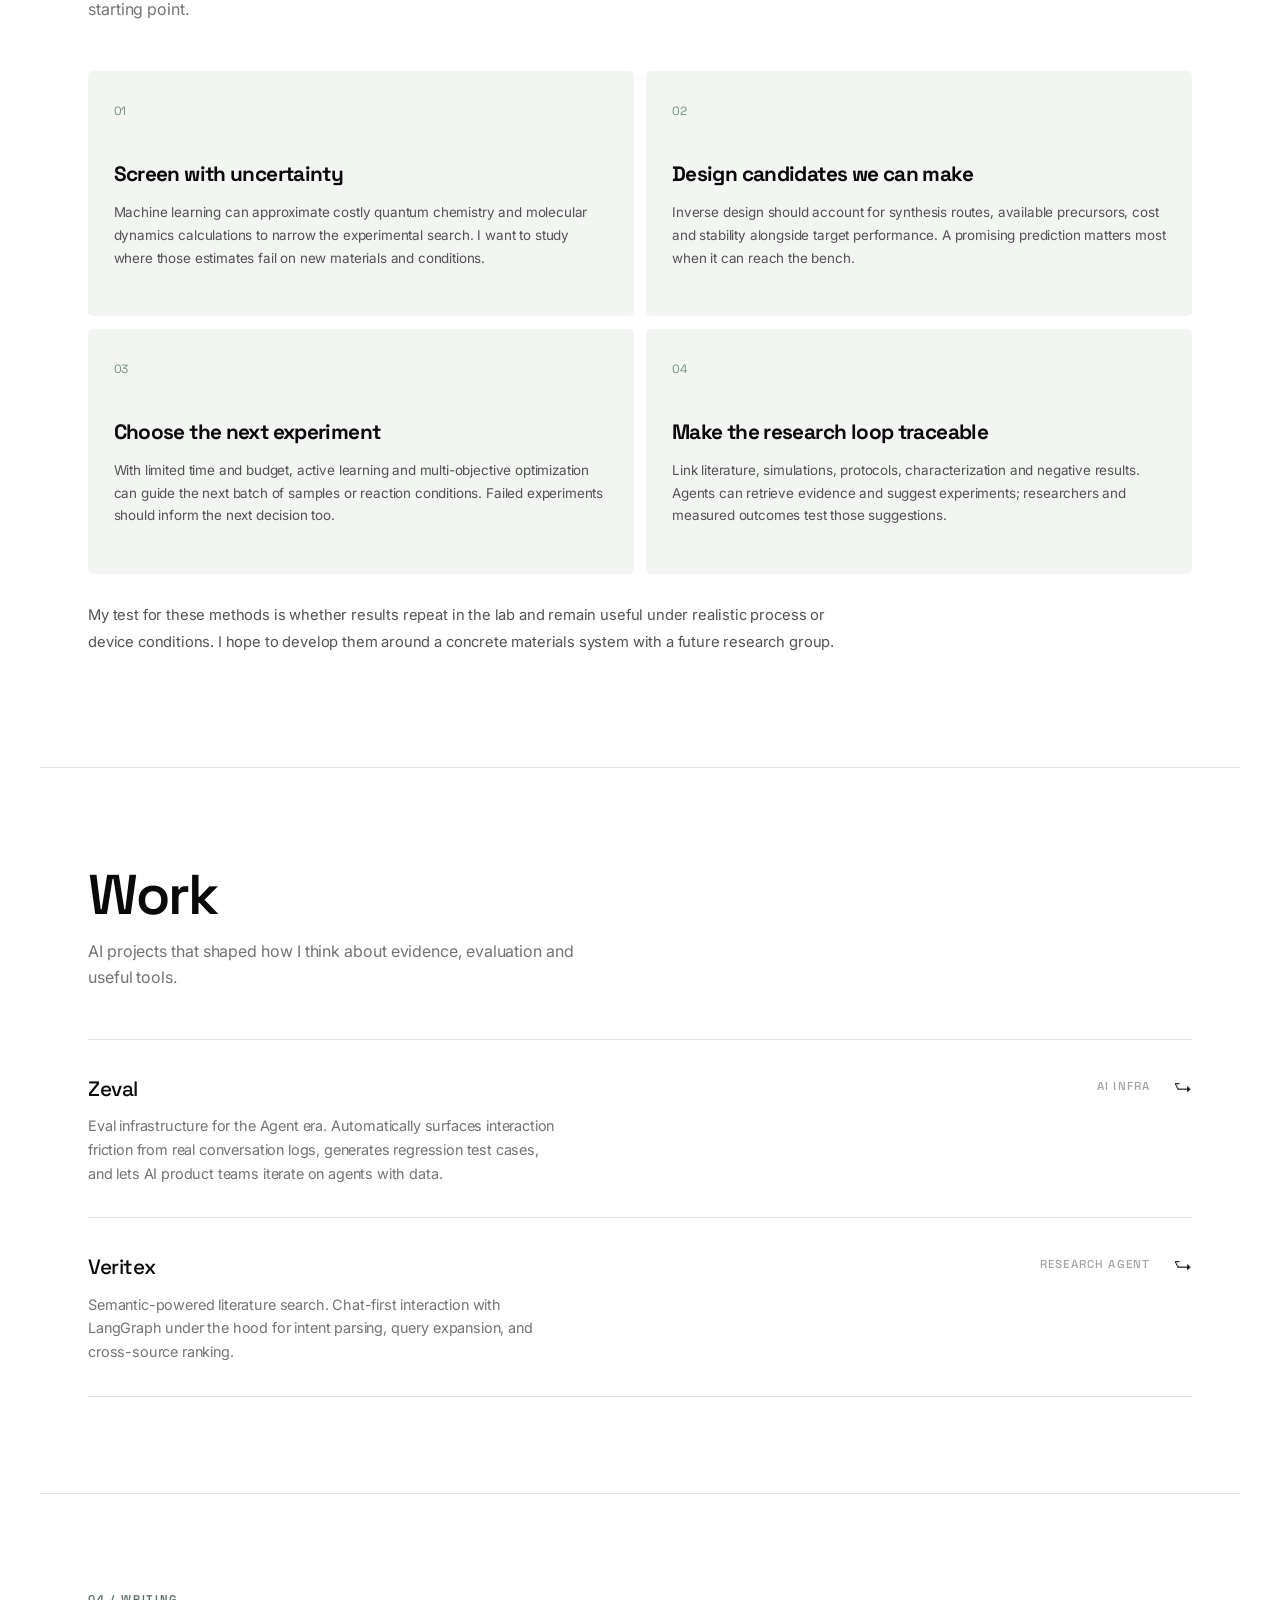
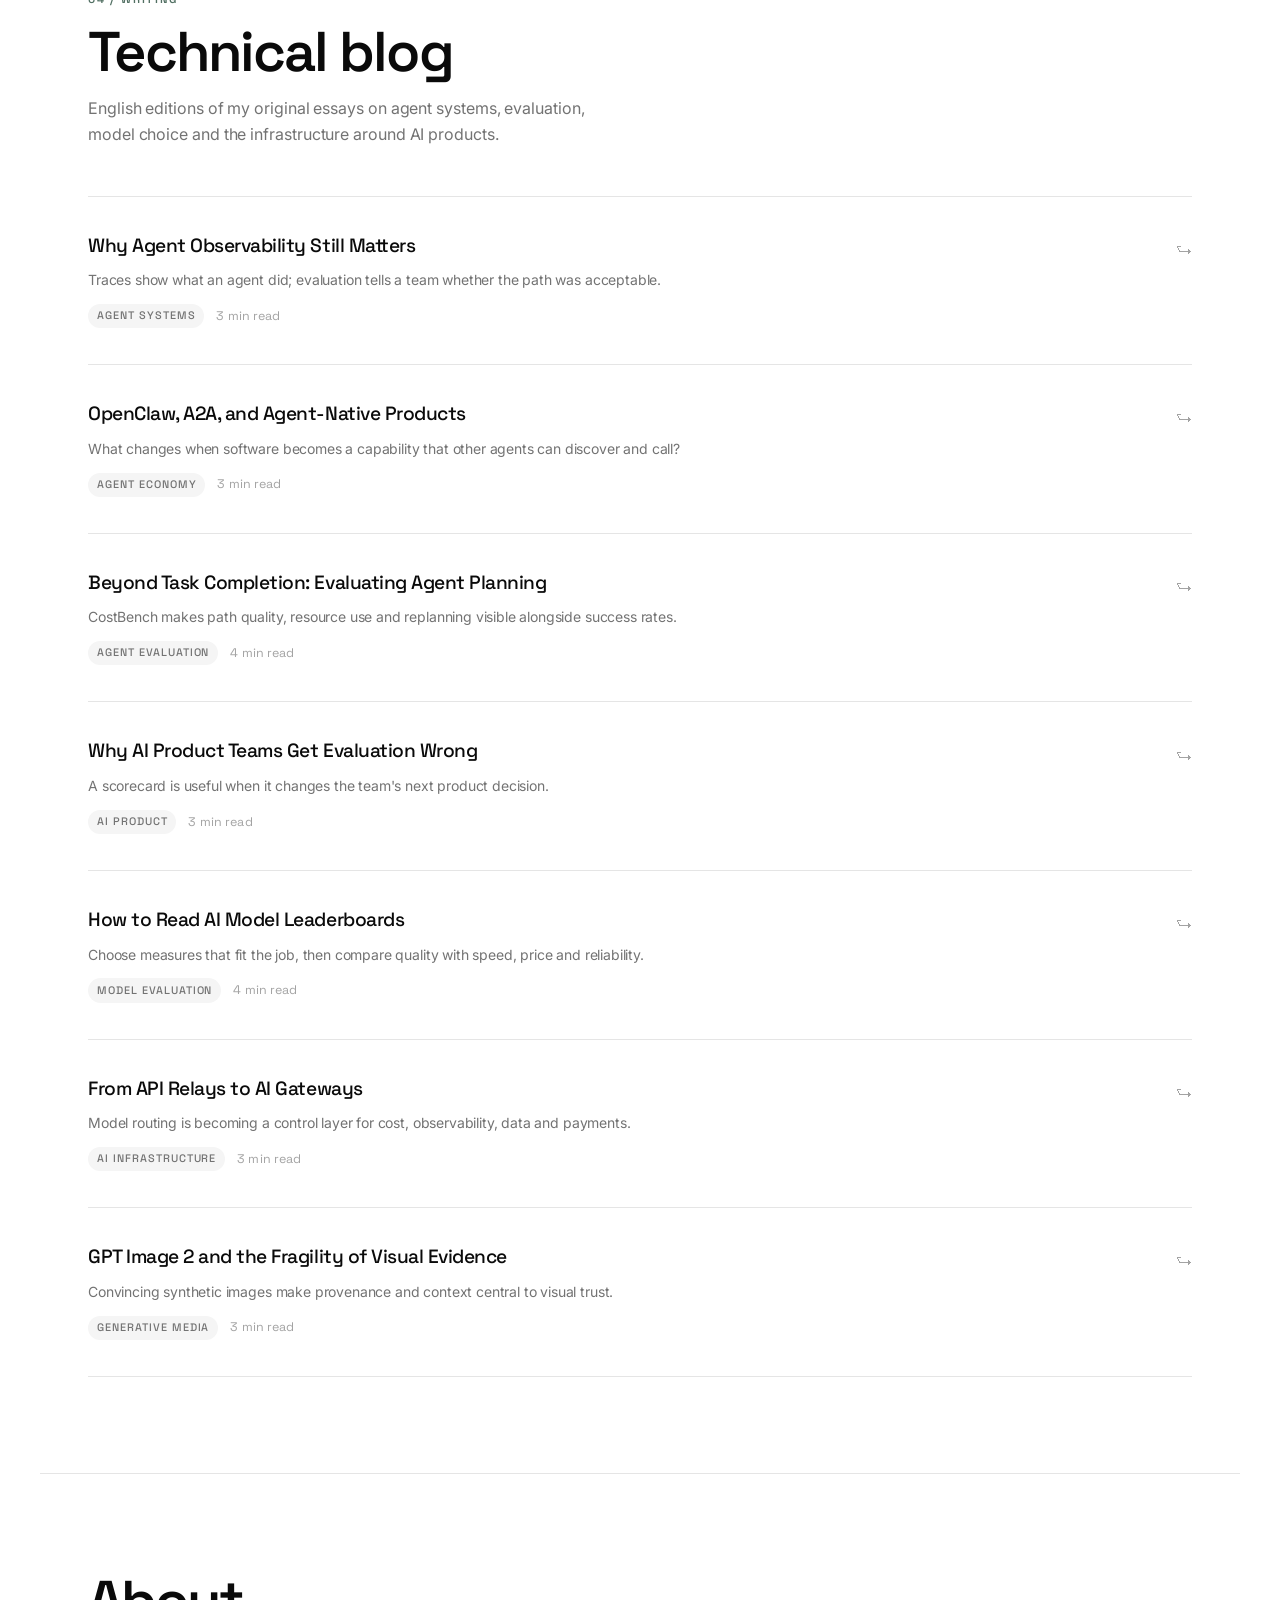
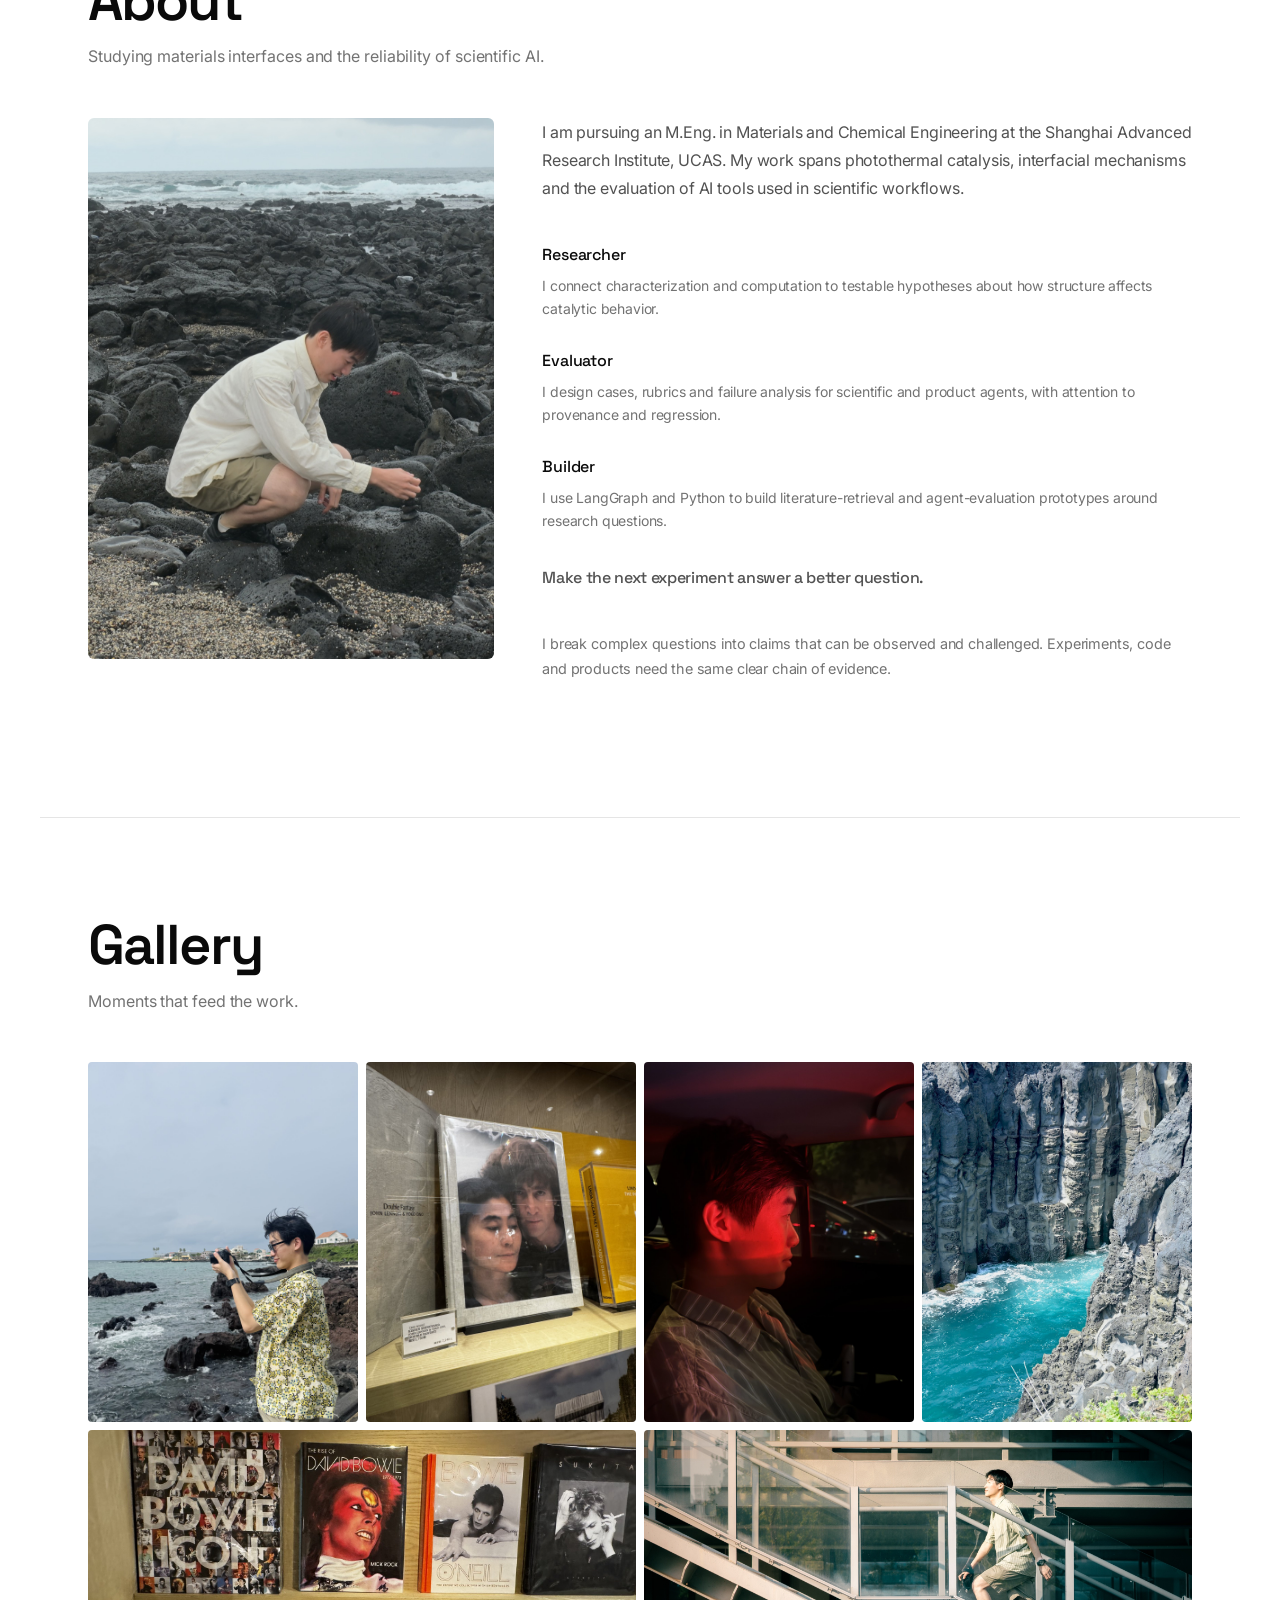
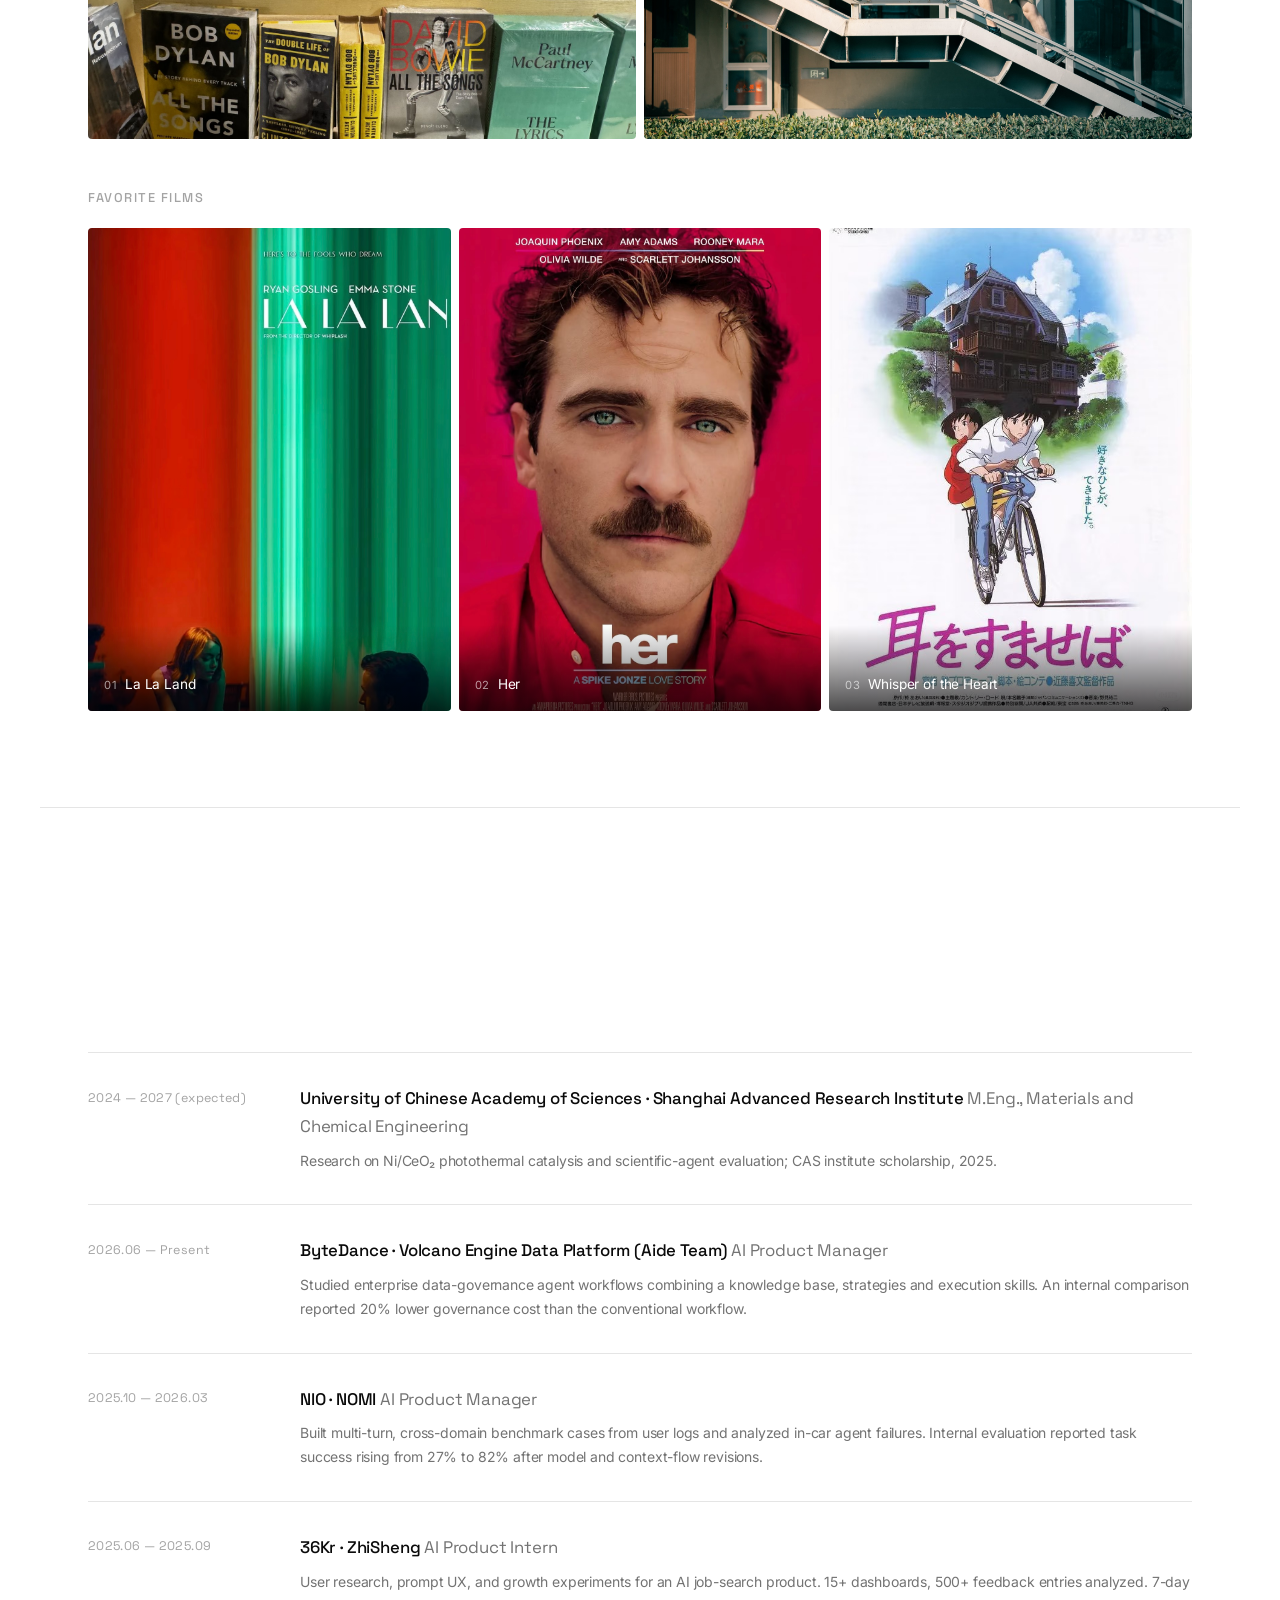
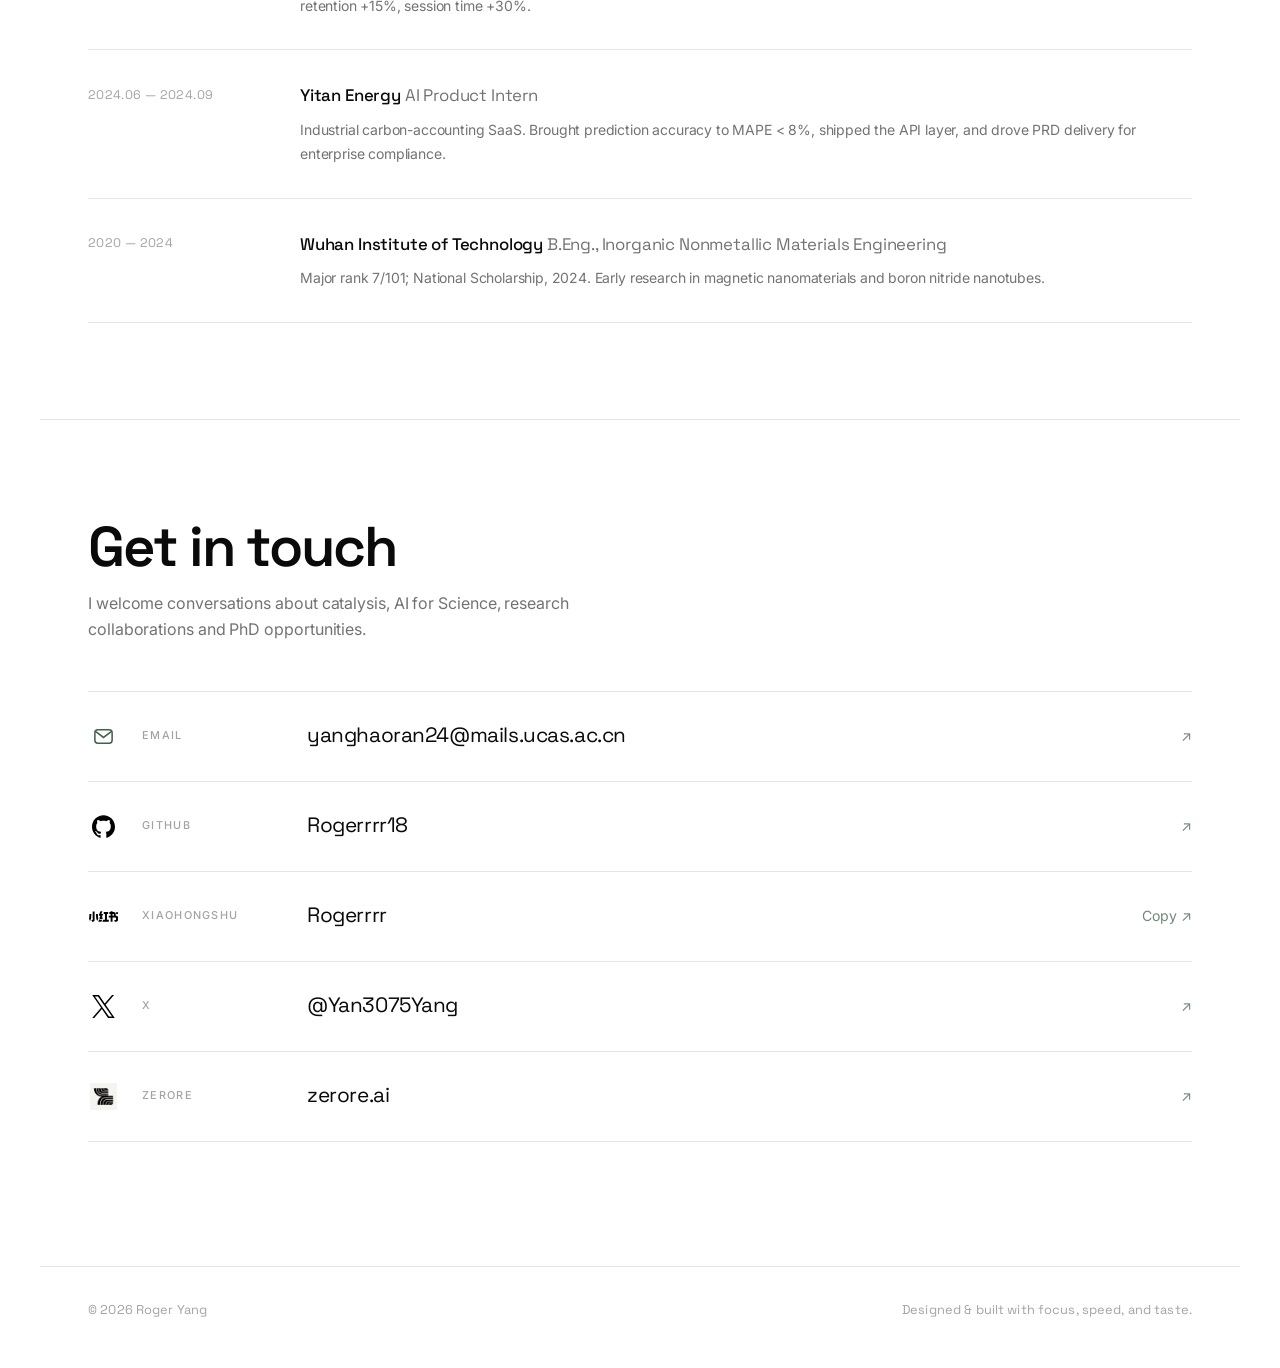
==== commit 86f62e55: "Remove framed card styling across research and papers" ====
--- a/index.html
+++ b/index.html
@@ -14,7 +14,7 @@
       href="https://fonts.googleapis.com/css2?family=Anton&family=Space+Grotesk:wght@300;400;500;600;700&family=Inter:wght@300;400;500&display=swap"
       rel="stylesheet"
     />
-    <link rel="stylesheet" href="styles.css?v=contact-list-2" />
+    <link rel="stylesheet" href="styles.css?v=frameless-3" />
   </head>
   <body>
     <div class="cursor-glow" aria-hidden="true"></div>
--- a/styles.css
+++ b/styles.css
@@ -916,11 +916,11 @@
 .research-lead { display: grid; grid-template-columns: minmax(0, 1.7fr) minmax(180px, .75fr); gap: 3rem; padding: 2.25rem 0 3rem; border-top: 1px solid var(--gray-200); }
 .research-lead > p { font-family: var(--font-display); font-size: clamp(1.25rem, 2vw, 1.75rem); line-height: 1.55; letter-spacing: -.025em; }
 .research-keywords { display: flex; align-content: flex-start; align-items: flex-start; flex-wrap: wrap; gap: .45rem; }
-.research-keywords span { border: 1px solid #b7c9bf; border-radius: 100px; padding: .4rem .7rem; color: #365446; font-size: .72rem; line-height: 1.3; }
+.research-keywords span { padding: .4rem .65rem; background: #f1f5f1; border-radius: 3px; color: #365446; font-size: .72rem; line-height: 1.3; }
 .research-grid { display: grid; grid-template-columns: 1fr 1fr; gap: 1rem; }
-.research-card { min-width: 0; border: 1px solid var(--gray-200); border-radius: 7px; overflow: hidden; background: white; }
-.research-card > img { width: 100%; aspect-ratio: 900 / 580; object-fit: cover; }
-.research-card-body { padding: 1.6rem; }
+.research-card { min-width: 0; }
+.research-card > img { width: 100%; aspect-ratio: 900 / 580; object-fit: cover; border-radius: 4px; }
+.research-card-body { padding: 1.5rem .1rem 0; }
 .research-card h3 { margin: .55rem 0 .7rem; font-family: var(--font-display); font-size: clamp(1.3rem, 2vw, 1.75rem); letter-spacing: -.03em; line-height: 1.25; }
 .research-card p { color: var(--gray-600); font-size: .9rem; line-height: 1.75; }
 .research-card small { display: block; margin-top: 1.35rem; color: var(--gray-500); font-size: .7rem; }
@@ -931,8 +931,8 @@
 .publication-details { padding-top: .2rem; min-width: 0; }
 .publication-meta { display: flex; align-items: center; gap: .65rem; color: var(--gray-500); font-size: .7rem; }
 .publication-number { margin-right: .3rem; font-family: var(--font-display); color: #739183; font-size: 1.05rem; }
-.publication-role { padding: .25rem .6rem; border: 1px solid #dce4df; border-radius: 100px; font-weight: 500; }
-.publication-role--lead { background: #eaf3ed; border-color: #d3e5d9; color: #2e6148; }
+.publication-role { padding: .25rem .6rem; border-radius: 3px; background: #f2f4f2; font-weight: 500; }
+.publication-role--lead { background: #eaf3ed; color: #2e6148; }
 .publication-journal { margin: 1.35rem 0 .7rem; color: #426150; font-family: var(--font-display); font-size: .75rem; font-weight: 500; }
 .publication-details h3 { margin: 0 0 1rem; font-family: var(--font-display); font-size: clamp(1.2rem, 1.9vw, 1.55rem); line-height: 1.35; letter-spacing: -.03em; }
 .publication-summary { color: var(--gray-600); font-size: .84rem; line-height: 1.8; }
@@ -940,24 +940,24 @@
 .publication-tags span { padding: .25rem .55rem; background: #f3f5f3; border-radius: 4px; font-size: .65rem; color: #546459; }
 .publication-paper-link { display: inline-flex; align-items: center; gap: 1.1rem; font-size: .77rem; font-weight: 500; border-bottom: 1px solid #a7b7ad; padding-bottom: .2rem; }
 .publication-paper-link:hover { color: #32684d; border-color: #32684d; }
-.paper-gallery { min-width: 0; padding: 1rem; background: #f5f7f5; border: 1px solid #e5ebe6; border-radius: 12px; scroll-margin-top: 1.5rem; }
+.paper-gallery { min-width: 0; scroll-margin-top: 1.5rem; }
 .paper-gallery-header { display: flex; justify-content: space-between; align-items: center; gap: 1rem; margin: .1rem .1rem .8rem; color: #718276; font-size: .57rem; font-weight: 600; letter-spacing: .14em; }
 .paper-gallery-count { white-space: nowrap; font-variant-numeric: tabular-nums; letter-spacing: .06em; }
 .paper-slide { margin: 0; }
 .paper-slide[hidden] { display: none; }
-.publication-image { position: relative; display: flex; align-items: center; justify-content: center; height: 238px; padding: .8rem; background: #fff; border: 1px solid #edf0ed; border-radius: 7px; overflow: hidden; cursor: zoom-in; }
+.publication-image { position: relative; display: flex; align-items: center; justify-content: center; height: 238px; padding: 1.15rem; background: #f7f8f6; border-radius: 4px; overflow: hidden; cursor: zoom-in; }
 .publication-image img { width: 100%; height: 100%; object-fit: contain; }
-.figure-zoom { position: absolute; right: .6rem; bottom: .6rem; display: grid; place-items: center; width: 26px; height: 26px; border: 1px solid #dce5df; border-radius: 50%; background: rgba(255,255,255,.95); color: #476352; font-size: .85rem; transition: transform 180ms ease; }
+.figure-zoom { position: absolute; right: .6rem; bottom: .6rem; display: grid; place-items: center; width: 26px; height: 26px; border-radius: 50%; background: rgba(255,255,255,.95); color: #476352; font-size: .85rem; transition: transform 180ms ease; }
 .publication-image:hover .figure-zoom { transform: scale(1.1); }
 .paper-slide figcaption { min-height: 72px; padding: .75rem .15rem .6rem; font-size: .69rem; line-height: 1.6; color: #718075; }
 .paper-slide figcaption strong { display: block; margin-bottom: .2rem; color: #344c3d; font-size: .73rem; font-weight: 500; }
 .paper-gallery-nav { display: grid; grid-auto-flow: column; grid-auto-columns: minmax(0, 1fr); gap: .5rem; }
 .paper-gallery-nav[hidden] { display: none; }
-.paper-thumb { min-width: 0; padding: .45rem .4rem; background: #fff; color: #68776c; border: 1px solid #e1e7e2; border-radius: 6px; cursor: pointer; font: inherit; text-align: left; transition: border-color 180ms ease, background 180ms ease; }
+.paper-thumb { min-width: 0; padding: .45rem .4rem .6rem; background: transparent; color: #68776c; border: 0; border-radius: 3px 3px 0 0; cursor: pointer; font: inherit; text-align: left; transition: color 180ms ease, background 180ms ease; }
 .paper-thumb img { width: 100%; height: 38px; object-fit: contain; margin: 0 0 .4rem; }
 .paper-thumb span { display: block; font-size: .57rem; line-height: 1.45; }
-.paper-thumb[aria-pressed="true"] { background: #eaf1eb; border-color: #6e947d; color: #294b35; }
-.paper-thumb:hover { border-color: #86a690; }
+.paper-thumb[aria-pressed="true"] { box-shadow: inset 0 -2px #6e947d; color: #294b35; }
+.paper-thumb:hover { background: #f7f8f6; }
 .publication-credit { margin: .75rem .15rem 0; color: #859087; font-size: .58rem; line-height: 1.6; }
 .publication-credit a { text-decoration: underline; text-underline-offset: 2px; }
 .publication-image:focus-visible, .paper-thumb:focus-visible, .publication-paper-link:focus-visible { outline: 2px solid #32684d; outline-offset: 3px; }
@@ -969,8 +969,7 @@
   .publication-card { grid-template-columns: 1fr; gap: 1.4rem; padding: 2rem 0; }
   .publication-details h3 { font-size: 1.3rem; }
   .publication-journal { margin-top: 1rem; }
-  .paper-gallery { padding: .85rem; }
-  .publication-image { height: 230px; padding: .65rem; }
+  .publication-image { height: 230px; padding: .75rem; }
   .paper-slide figcaption { min-height: 0; padding-bottom: .85rem; }
 }
 @media (max-width: 380px) {
@@ -991,7 +990,8 @@
 }
 @media (max-width: 650px) {
   .research-grid, .perspective-grid { grid-template-columns: 1fr; }
-  .research-card-body { padding: 1.3rem; }
+  .research-grid { row-gap: 2.5rem; }
+  .research-card-body { padding: 1.1rem .1rem 0; }
   .perspective-grid article { min-height: 0; }
   .perspective-grid h3 { margin-top: 1.3rem; }
 }
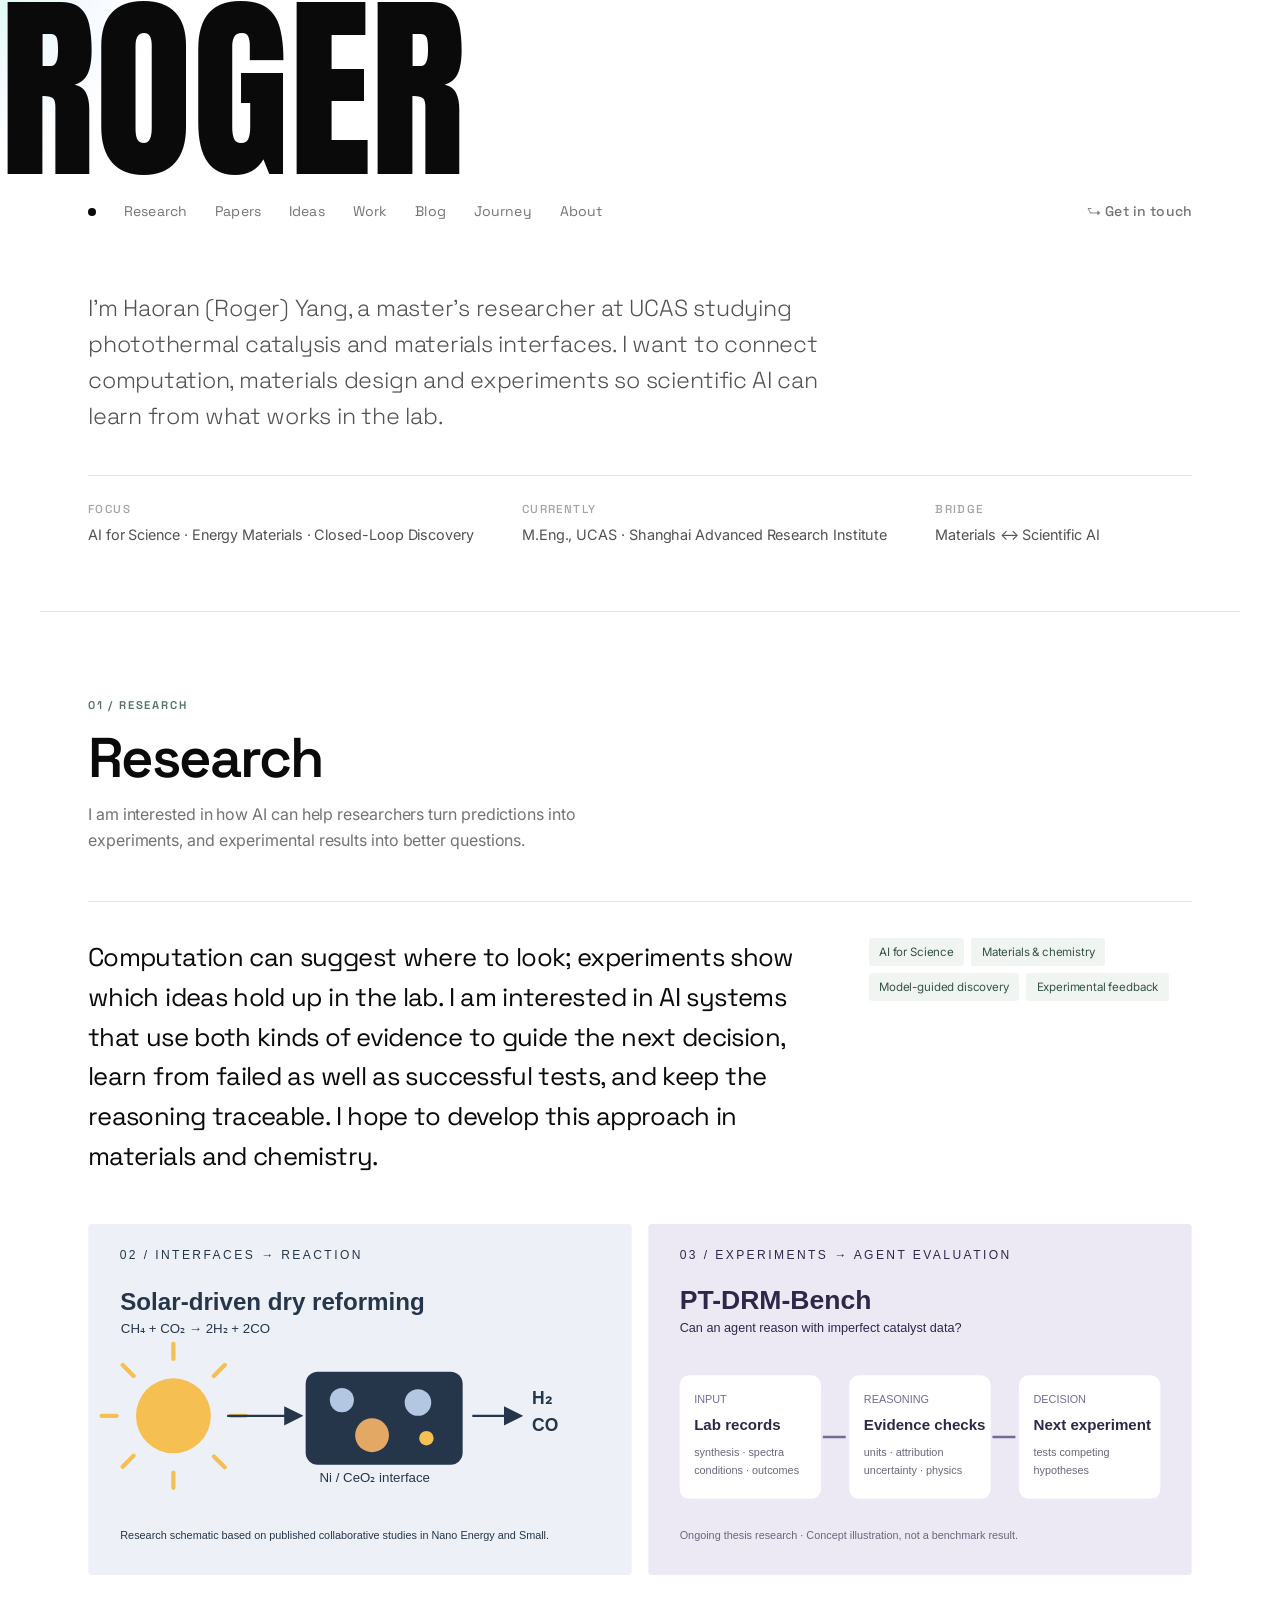
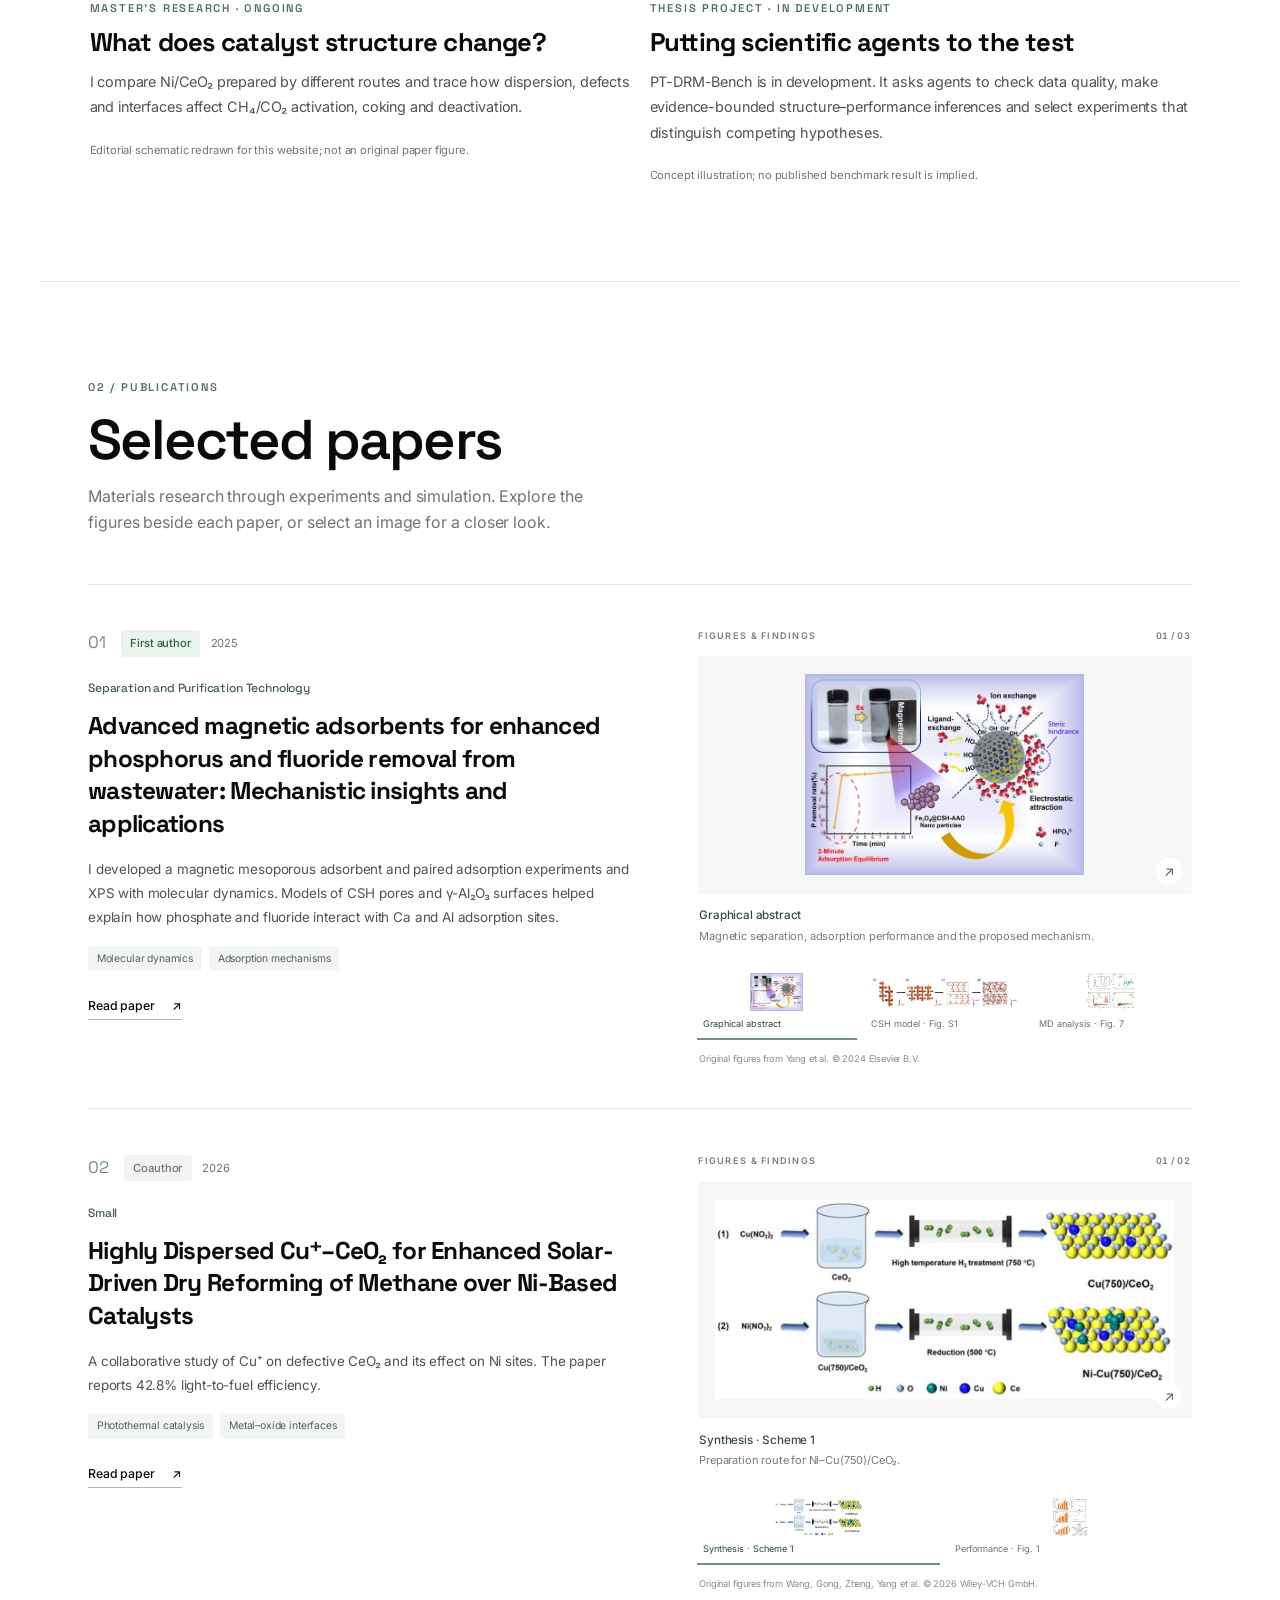
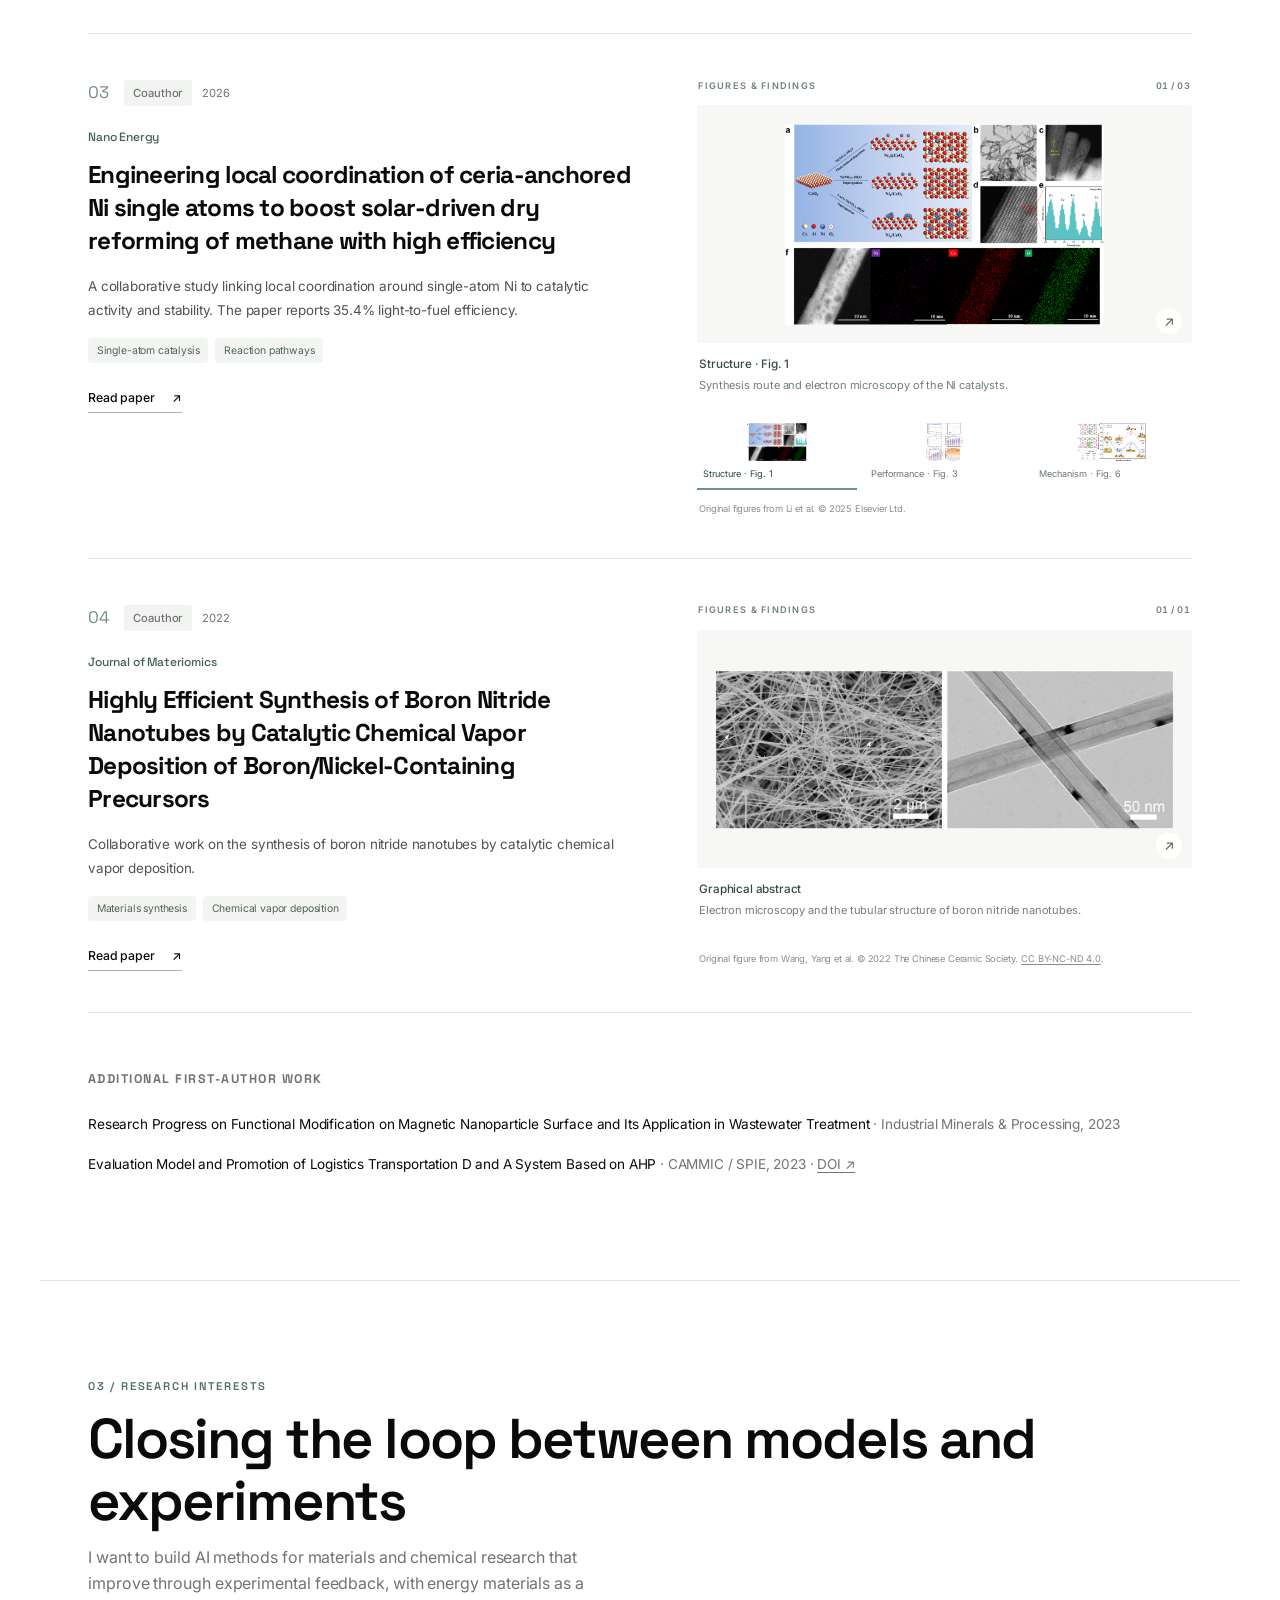
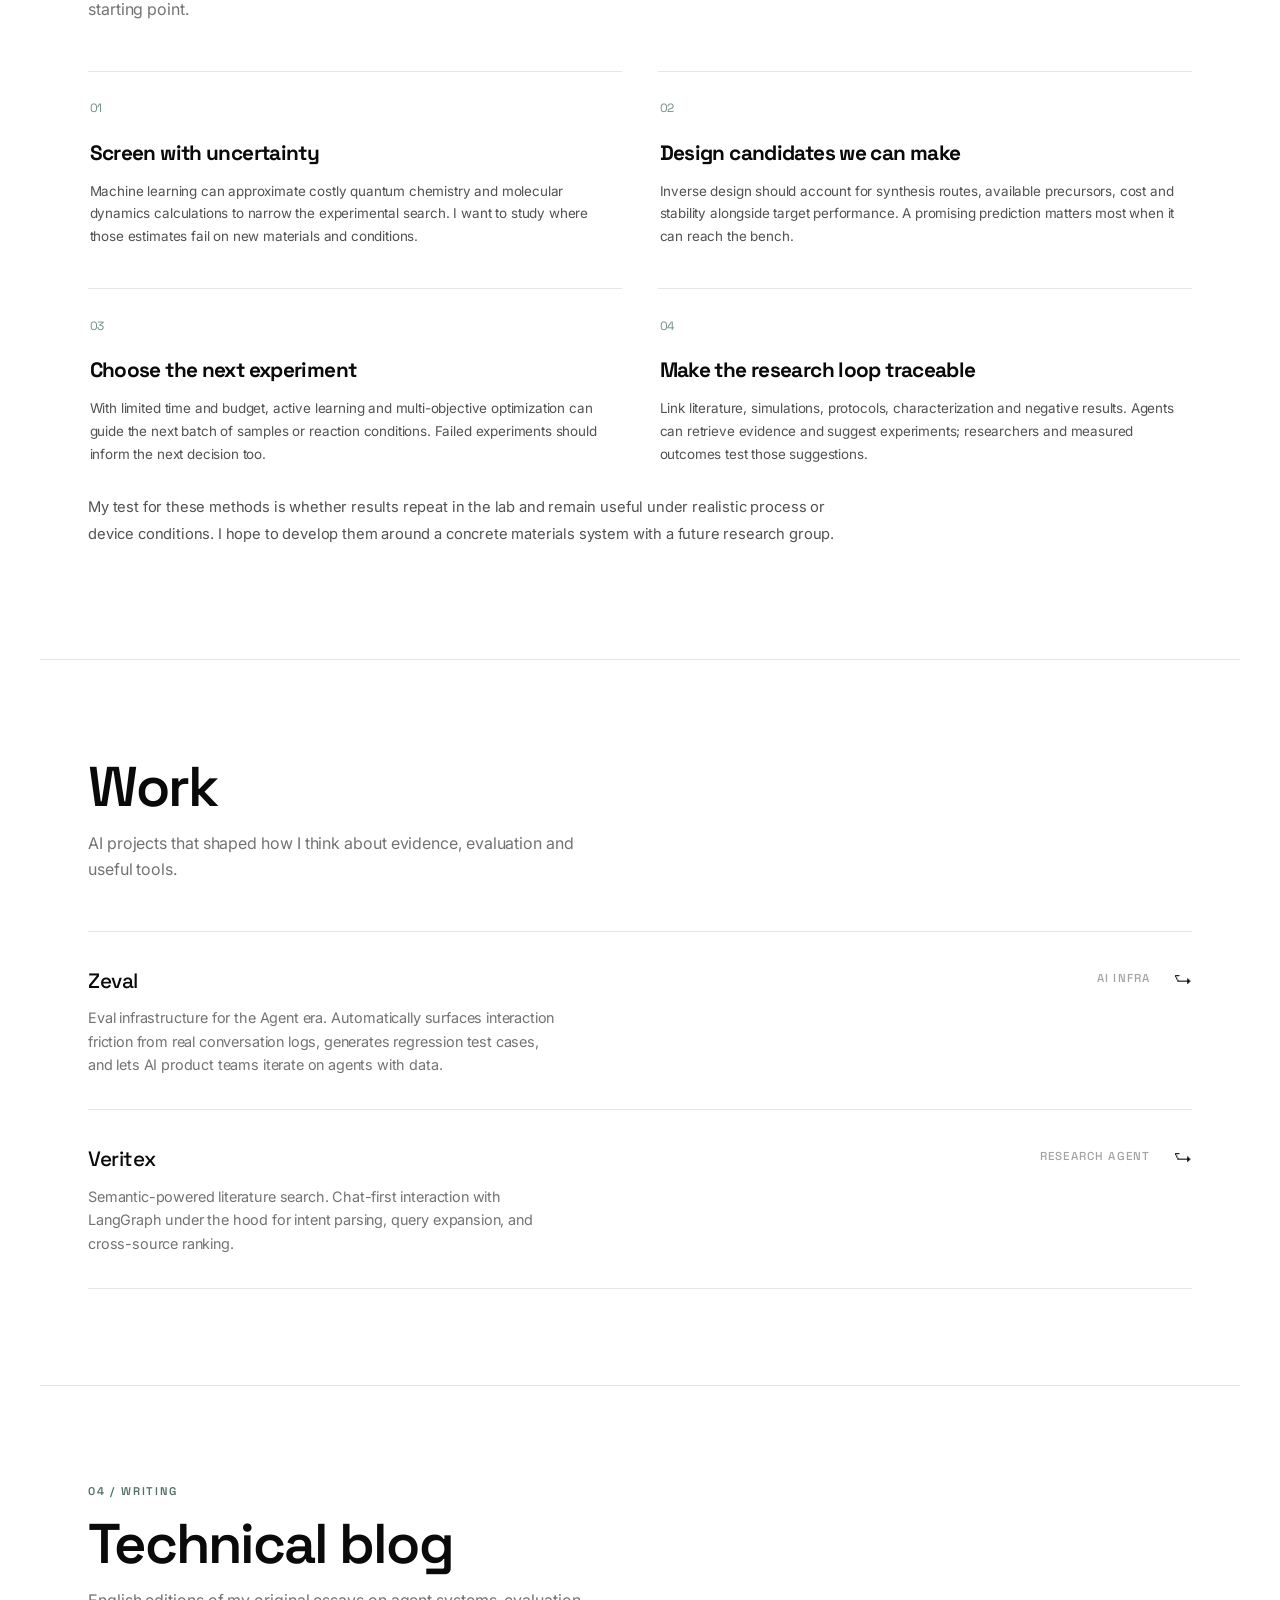
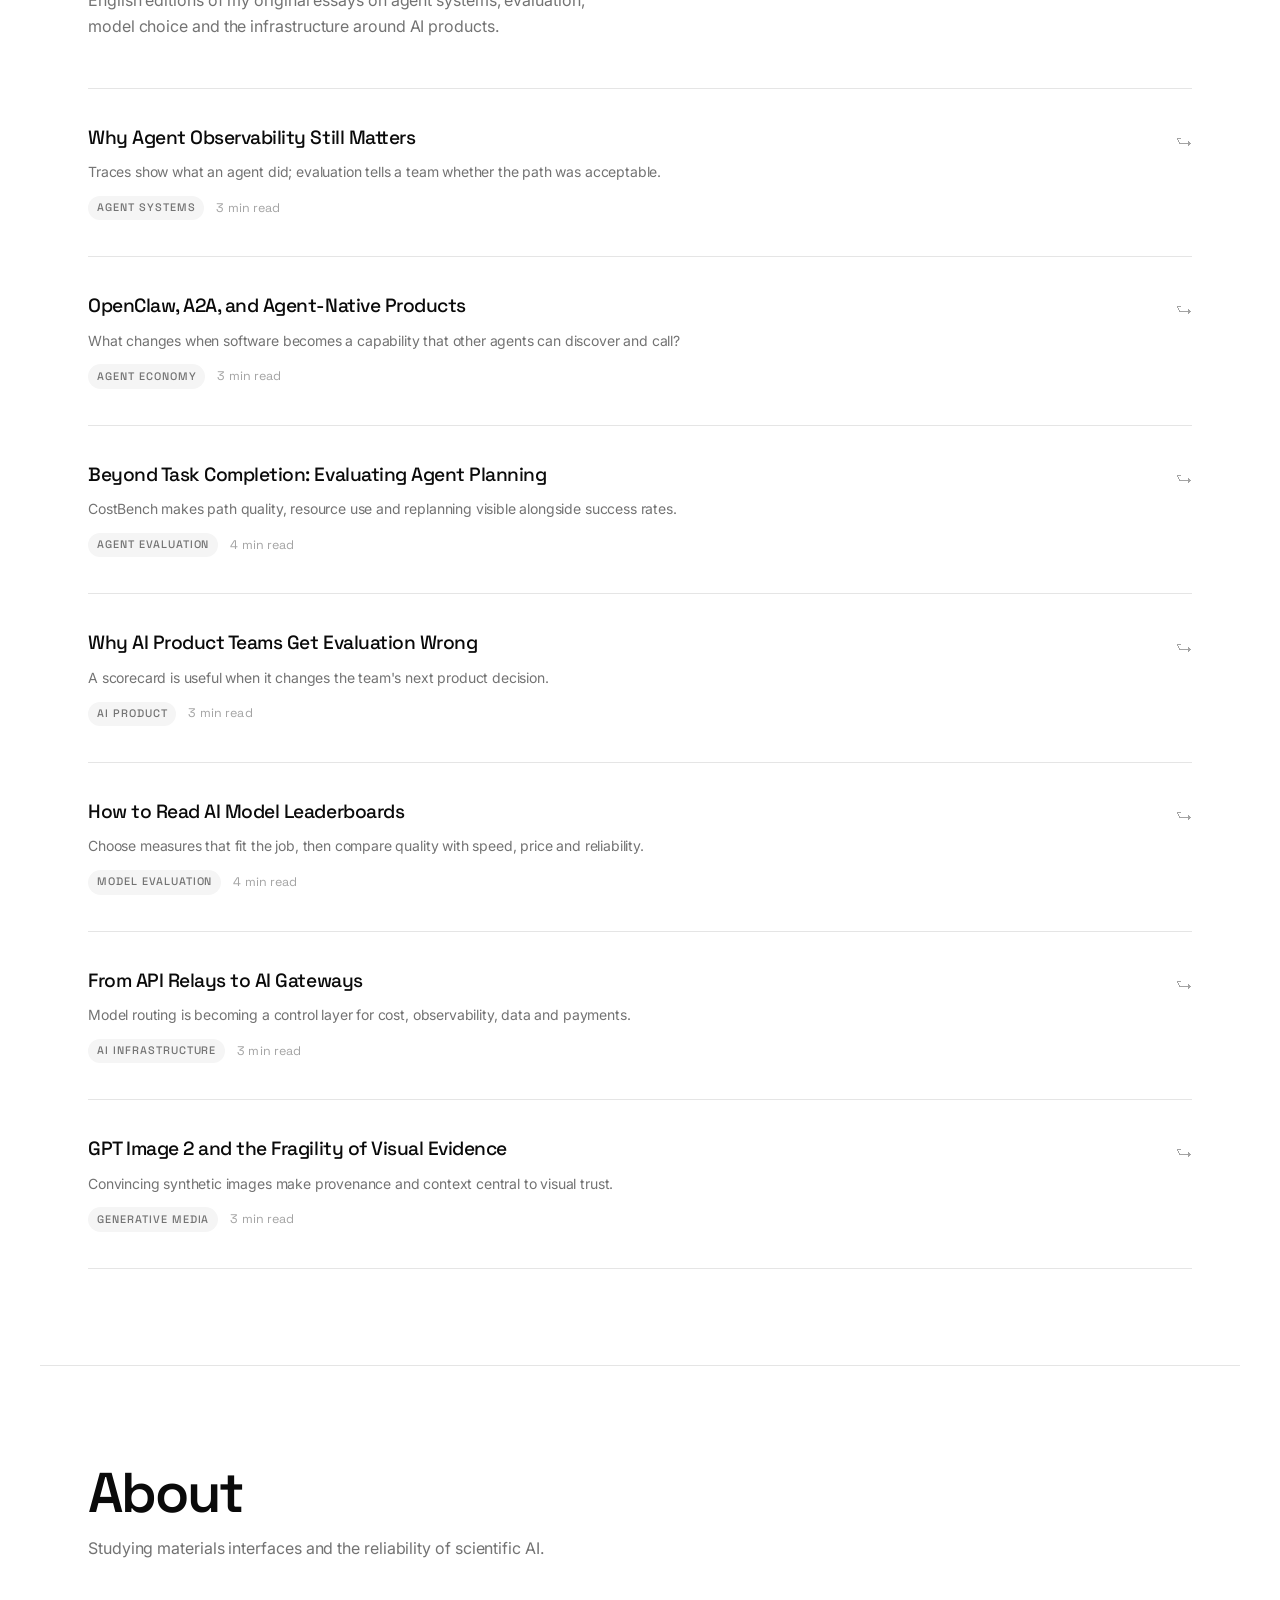
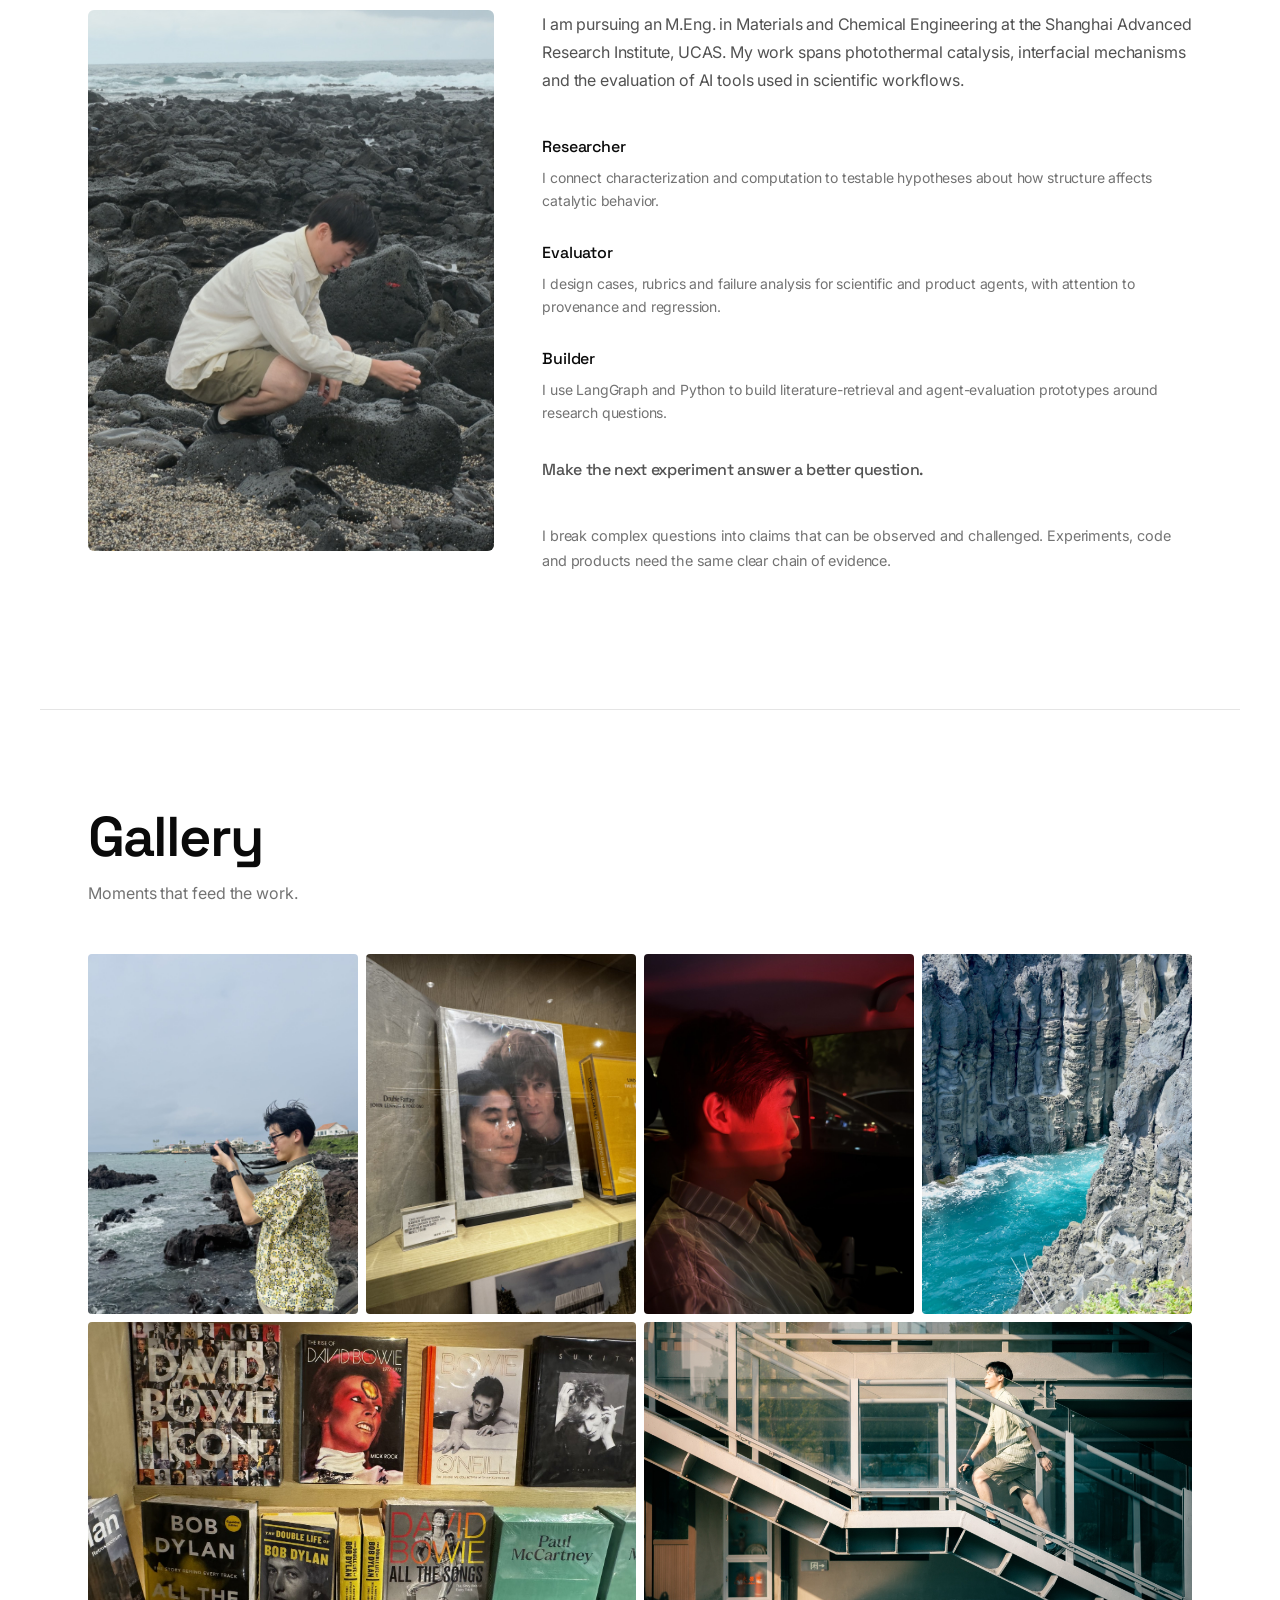
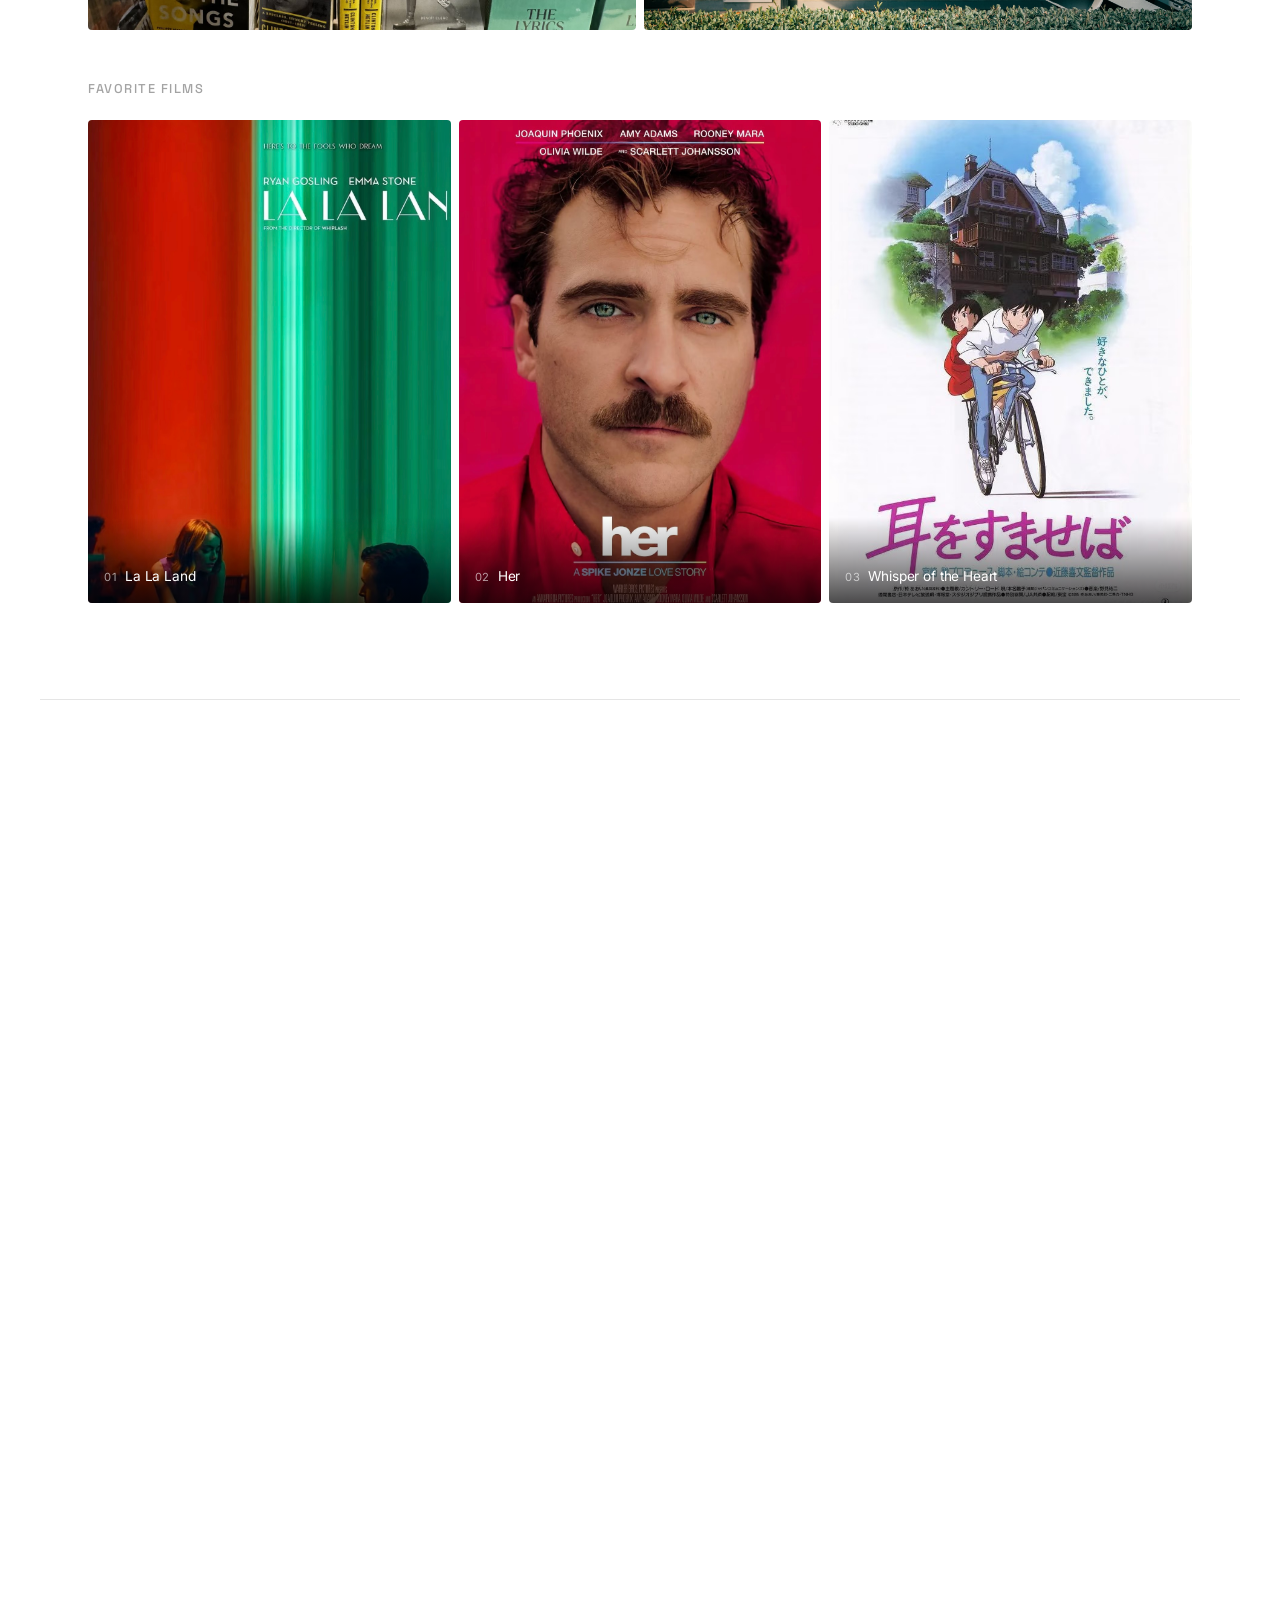
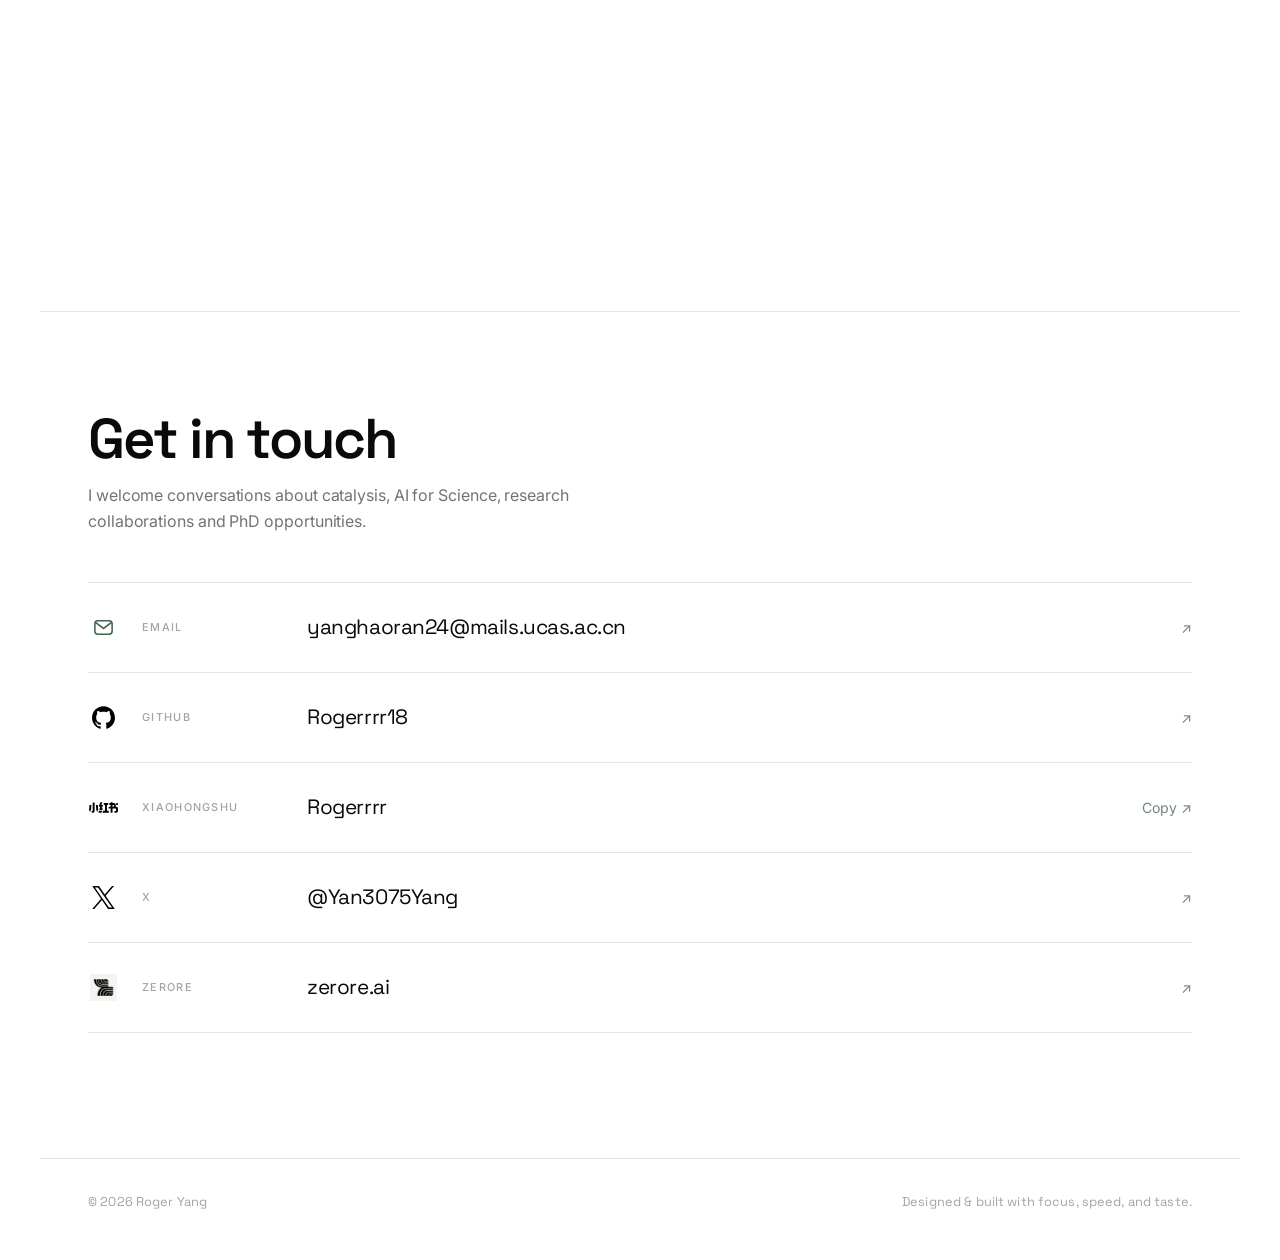
==== commit 6ecd9669: "Give research interests an editorial layout" ====
--- a/index.html
+++ b/index.html
@@ -14,7 +14,7 @@
       href="https://fonts.googleapis.com/css2?family=Anton&family=Space+Grotesk:wght@300;400;500;600;700&family=Inter:wght@300;400;500&display=swap"
       rel="stylesheet"
     />
-    <link rel="stylesheet" href="styles.css?v=frameless-3" />
+    <link rel="stylesheet" href="styles.css?v=frameless-4" />
   </head>
   <body>
     <div class="cursor-glow" aria-hidden="true"></div>
--- a/styles.css
+++ b/styles.css
@@ -977,10 +977,10 @@
   .paper-thumb span { font-size: .53rem; }
 }
 .perspective-section { padding-bottom: 7rem; }
-.perspective-grid { display: grid; grid-template-columns: repeat(2, 1fr); gap: .8rem; }
-.perspective-grid article { background: #f3f5f3; border-radius: 5px; padding: 1.6rem; min-height: 245px; }
+.perspective-grid { display: grid; grid-template-columns: repeat(2, 1fr); column-gap: 2.25rem; row-gap: 2.5rem; }
+.perspective-grid article { padding: 1.35rem .1rem 0; border-top: 1px solid var(--gray-200); }
 .perspective-grid article > span { font-family: var(--font-display); color: #719083; font-size: .75rem; }
-.perspective-grid h3 { font-family: var(--font-display); margin: 2.4rem 0 .8rem; font-size: 1.3rem; letter-spacing: -.03em; line-height: 1.3; }
+.perspective-grid h3 { font-family: var(--font-display); margin: 1.25rem 0 .8rem; font-size: 1.3rem; letter-spacing: -.03em; line-height: 1.3; }
 .perspective-grid p { color: var(--gray-600); font-size: .84rem; line-height: 1.7; }
 .perspective-outlook { max-width: 48rem; margin-top: 1.8rem; color: var(--gray-600); font-size: .92rem; line-height: 1.8; }
 
@@ -992,8 +992,7 @@
   .research-grid, .perspective-grid { grid-template-columns: 1fr; }
   .research-grid { row-gap: 2.5rem; }
   .research-card-body { padding: 1.1rem .1rem 0; }
-  .perspective-grid article { min-height: 0; }
-  .perspective-grid h3 { margin-top: 1.3rem; }
+  .perspective-grid { row-gap: 2rem; }
 }
 .additional-publications { margin-top: 2rem; padding: 1.5rem 0 0; }
 .additional-publications h3 { font-family: var(--font-display); font-size: .78rem; text-transform: uppercase; letter-spacing: .12em; color: var(--gray-500); margin-bottom: .9rem; }
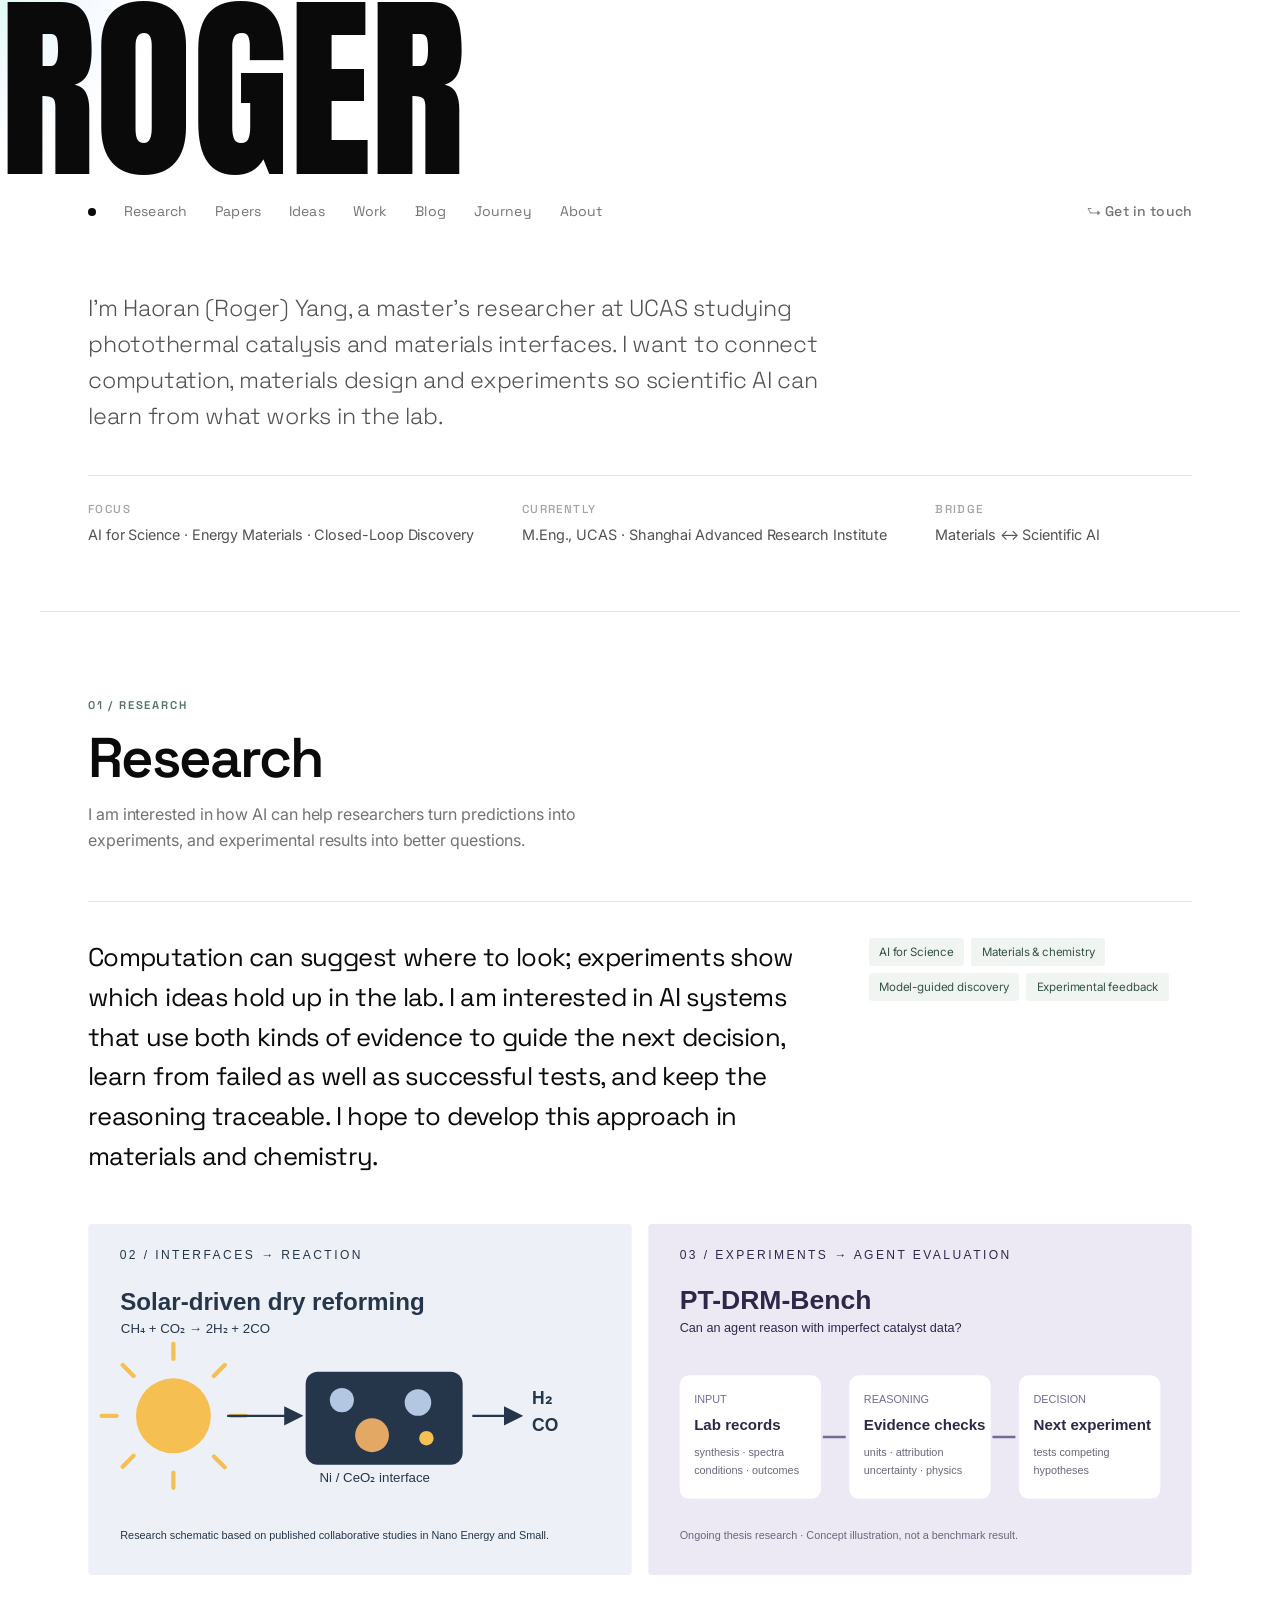
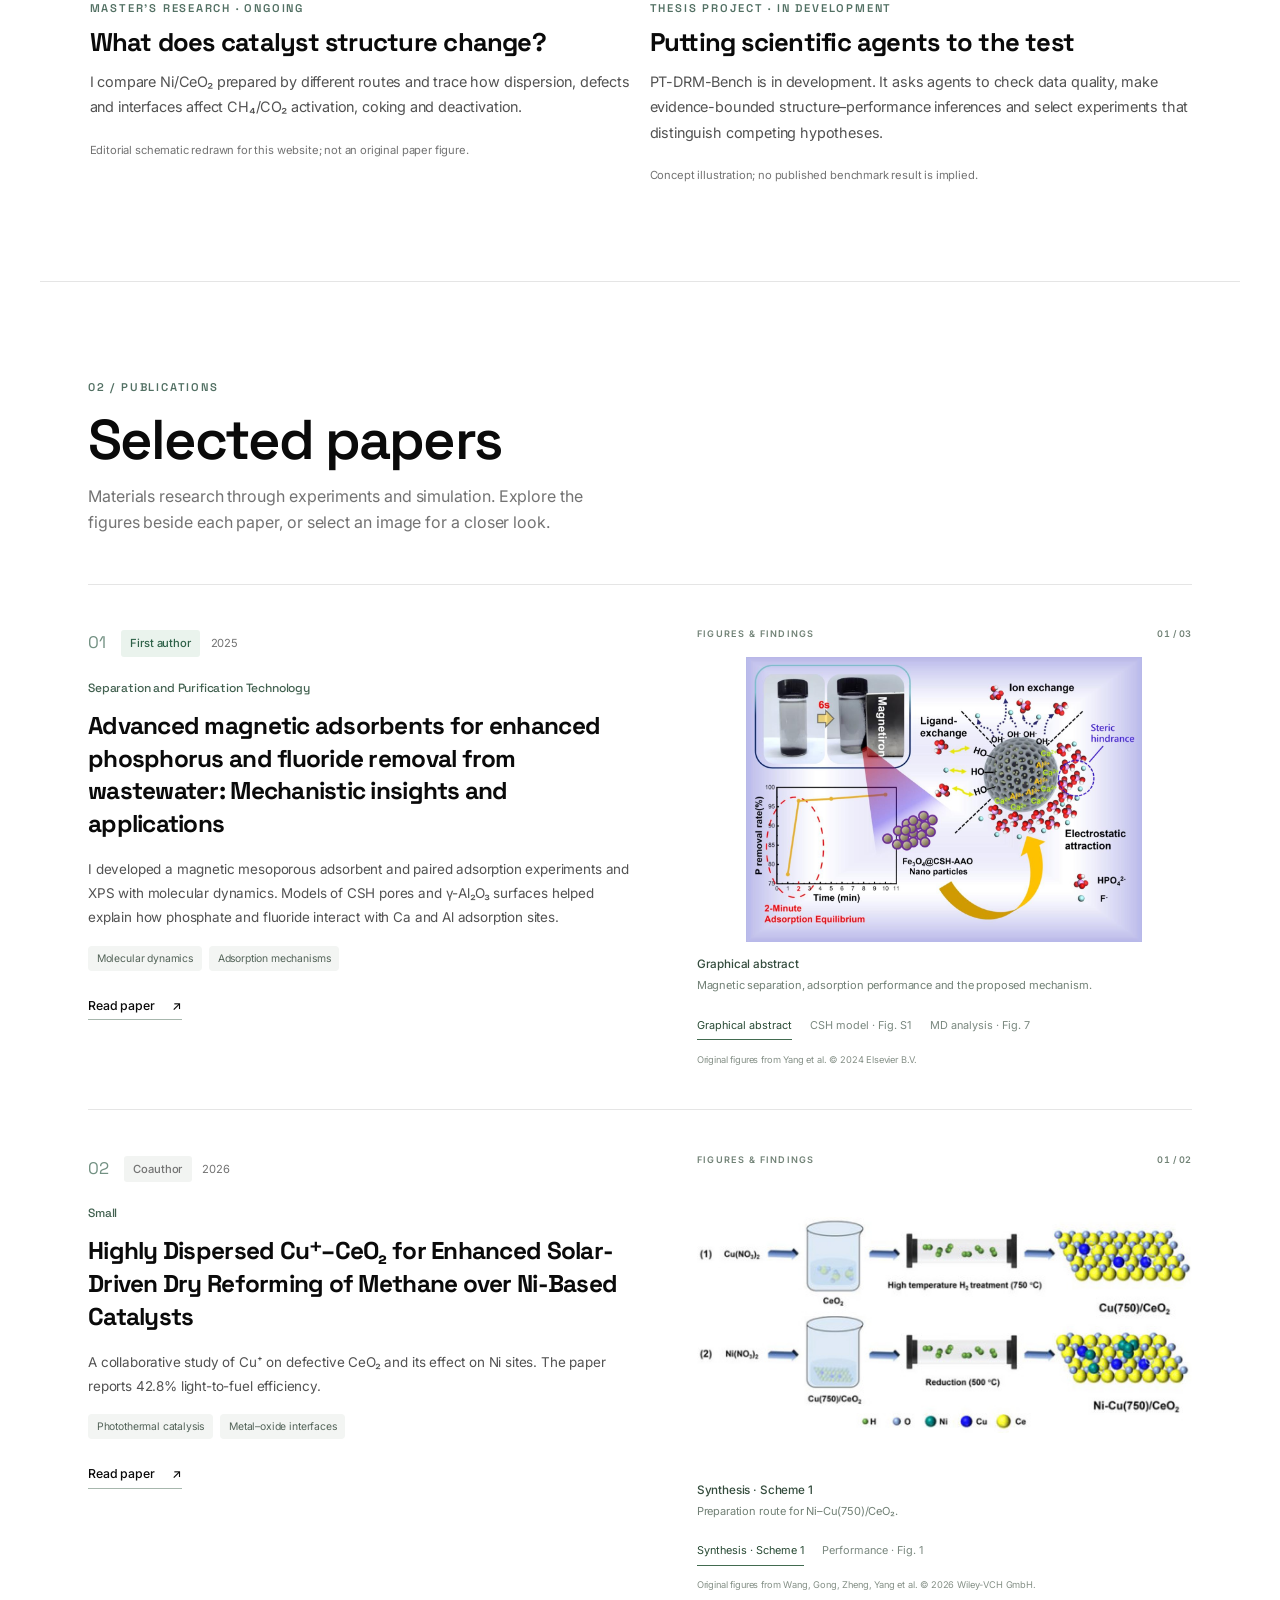
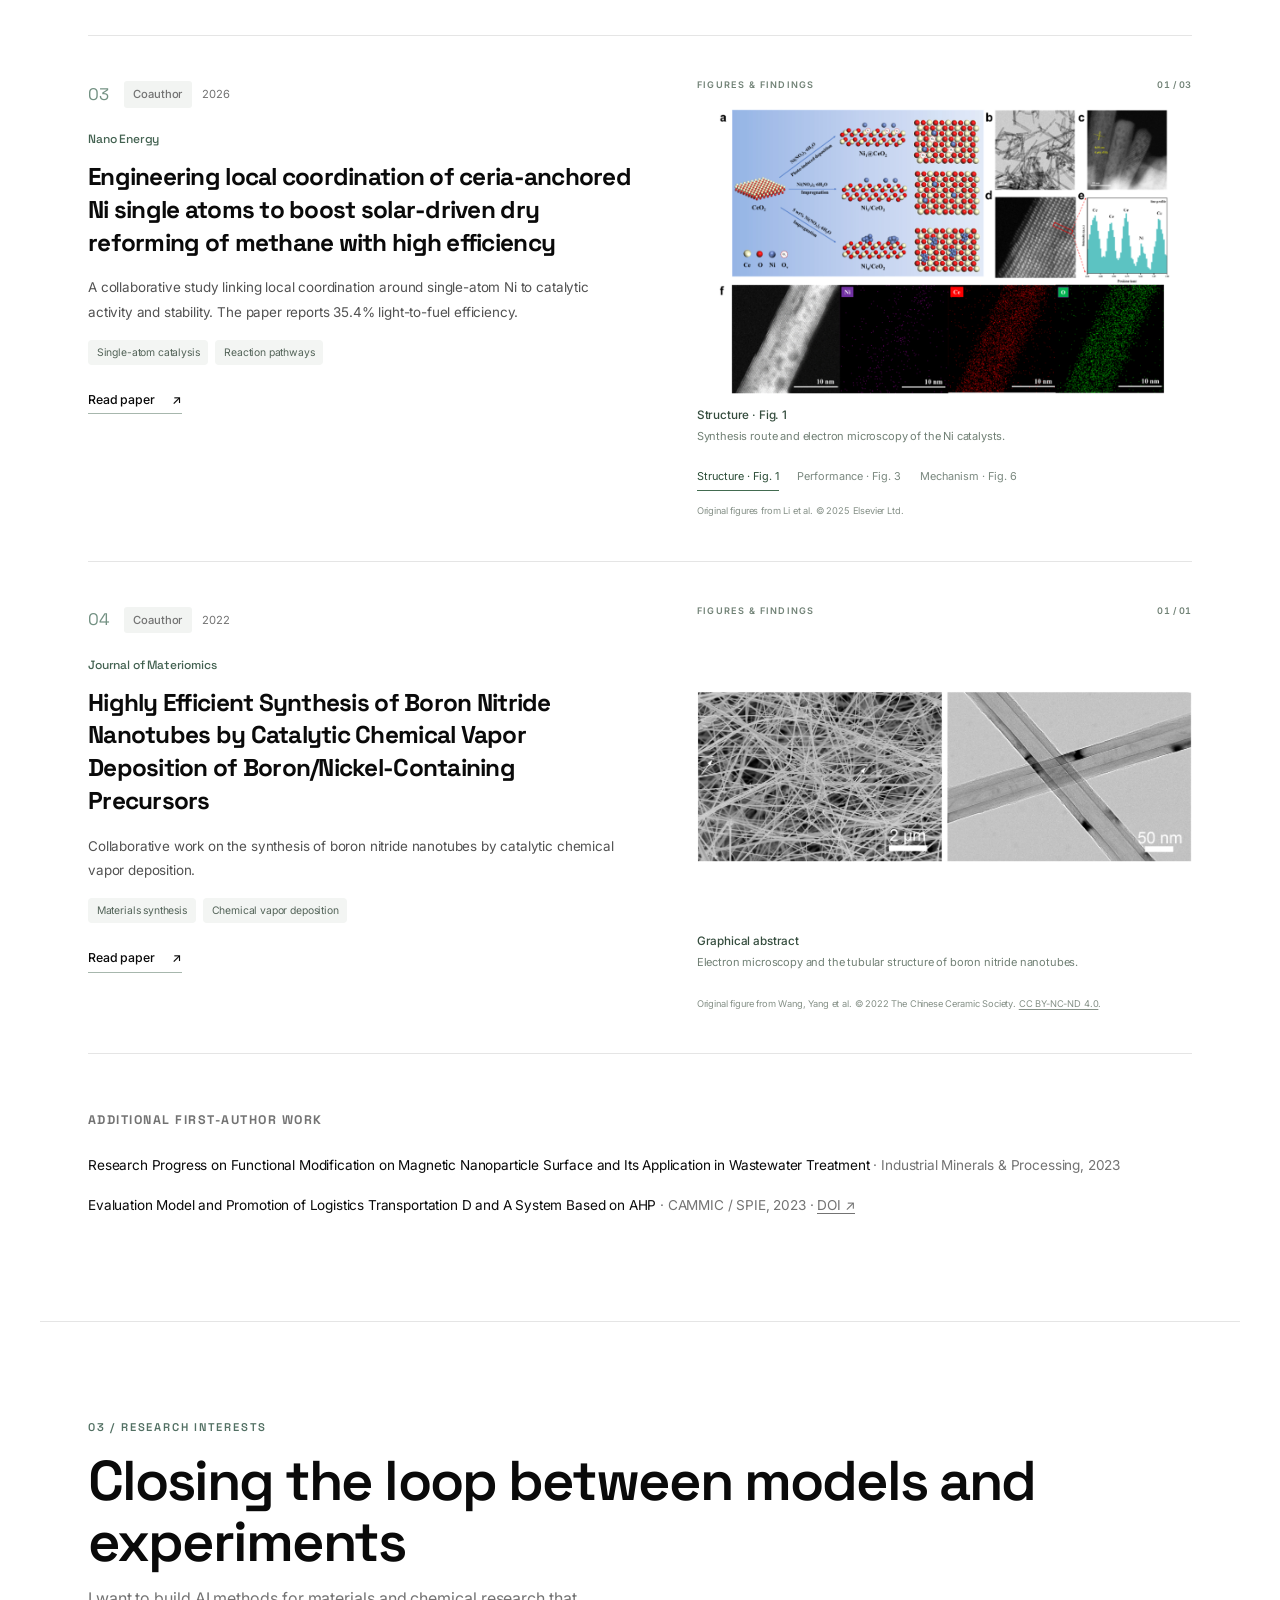
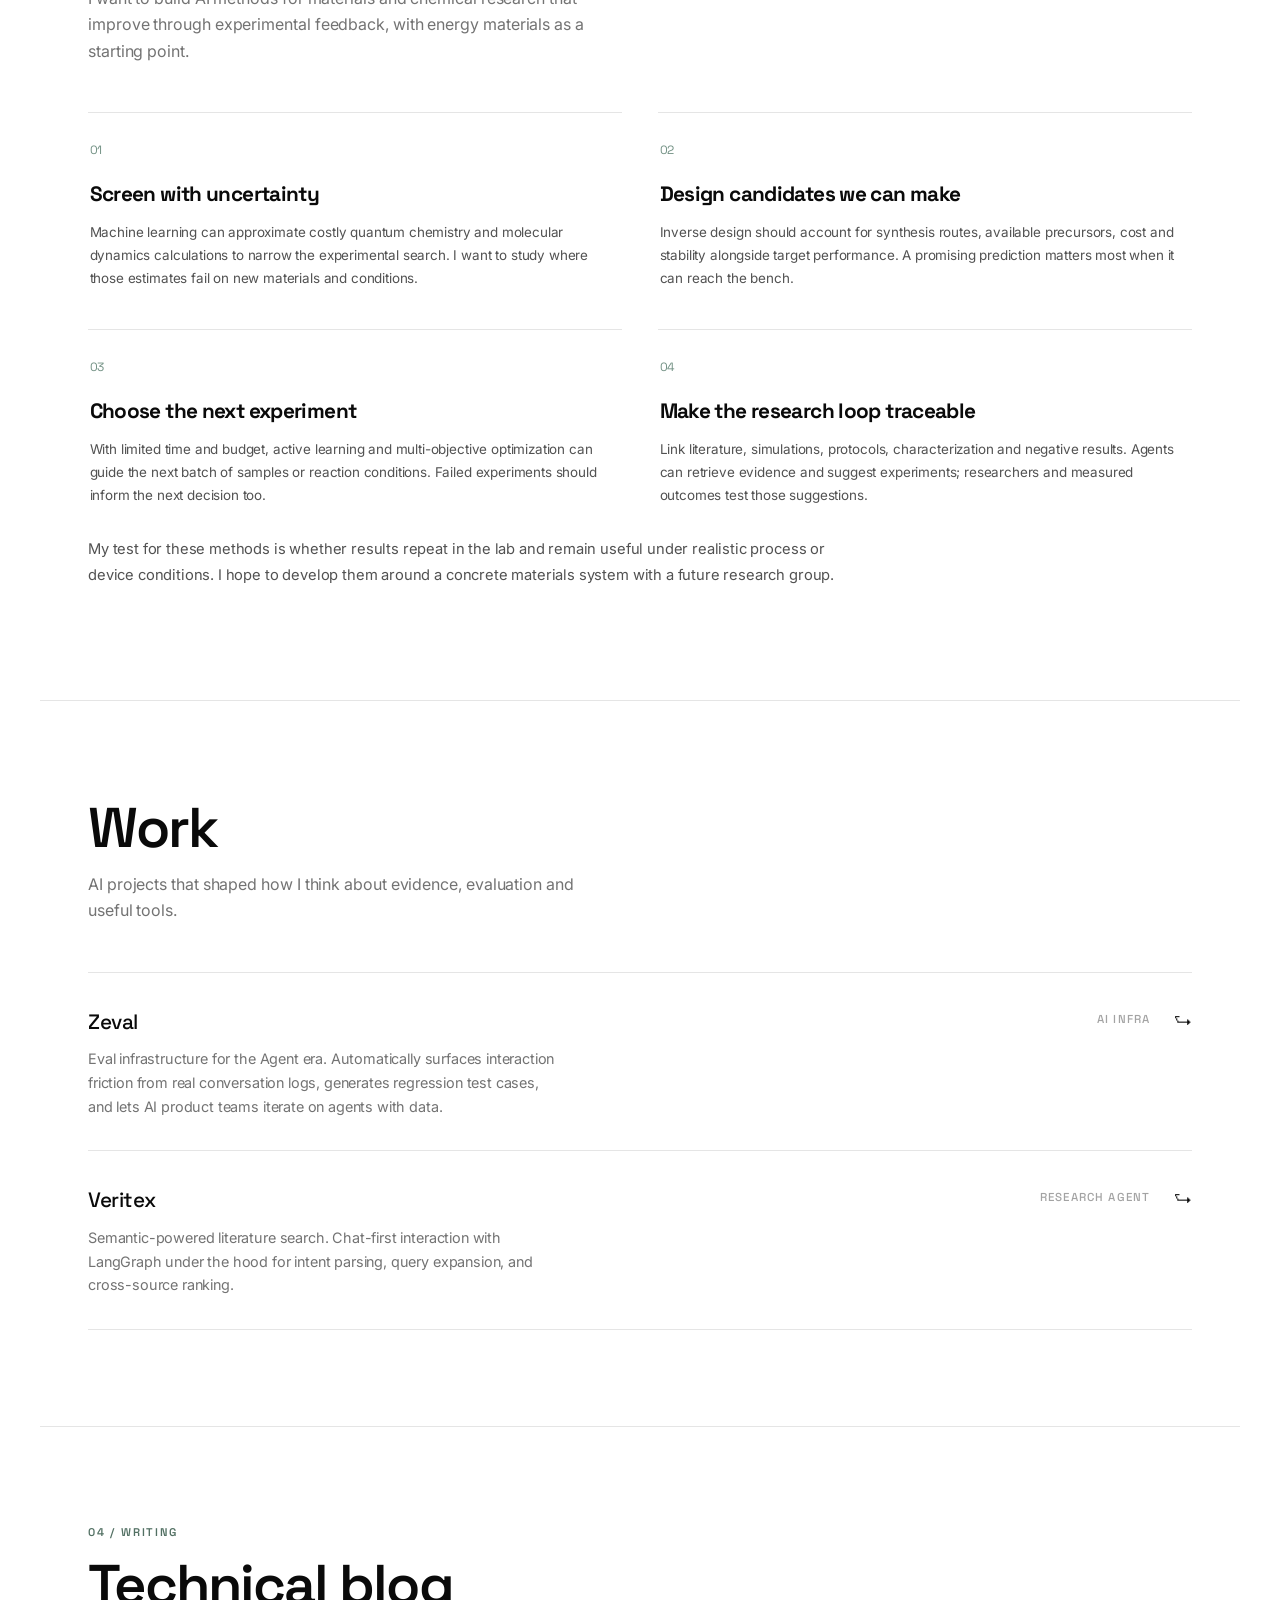
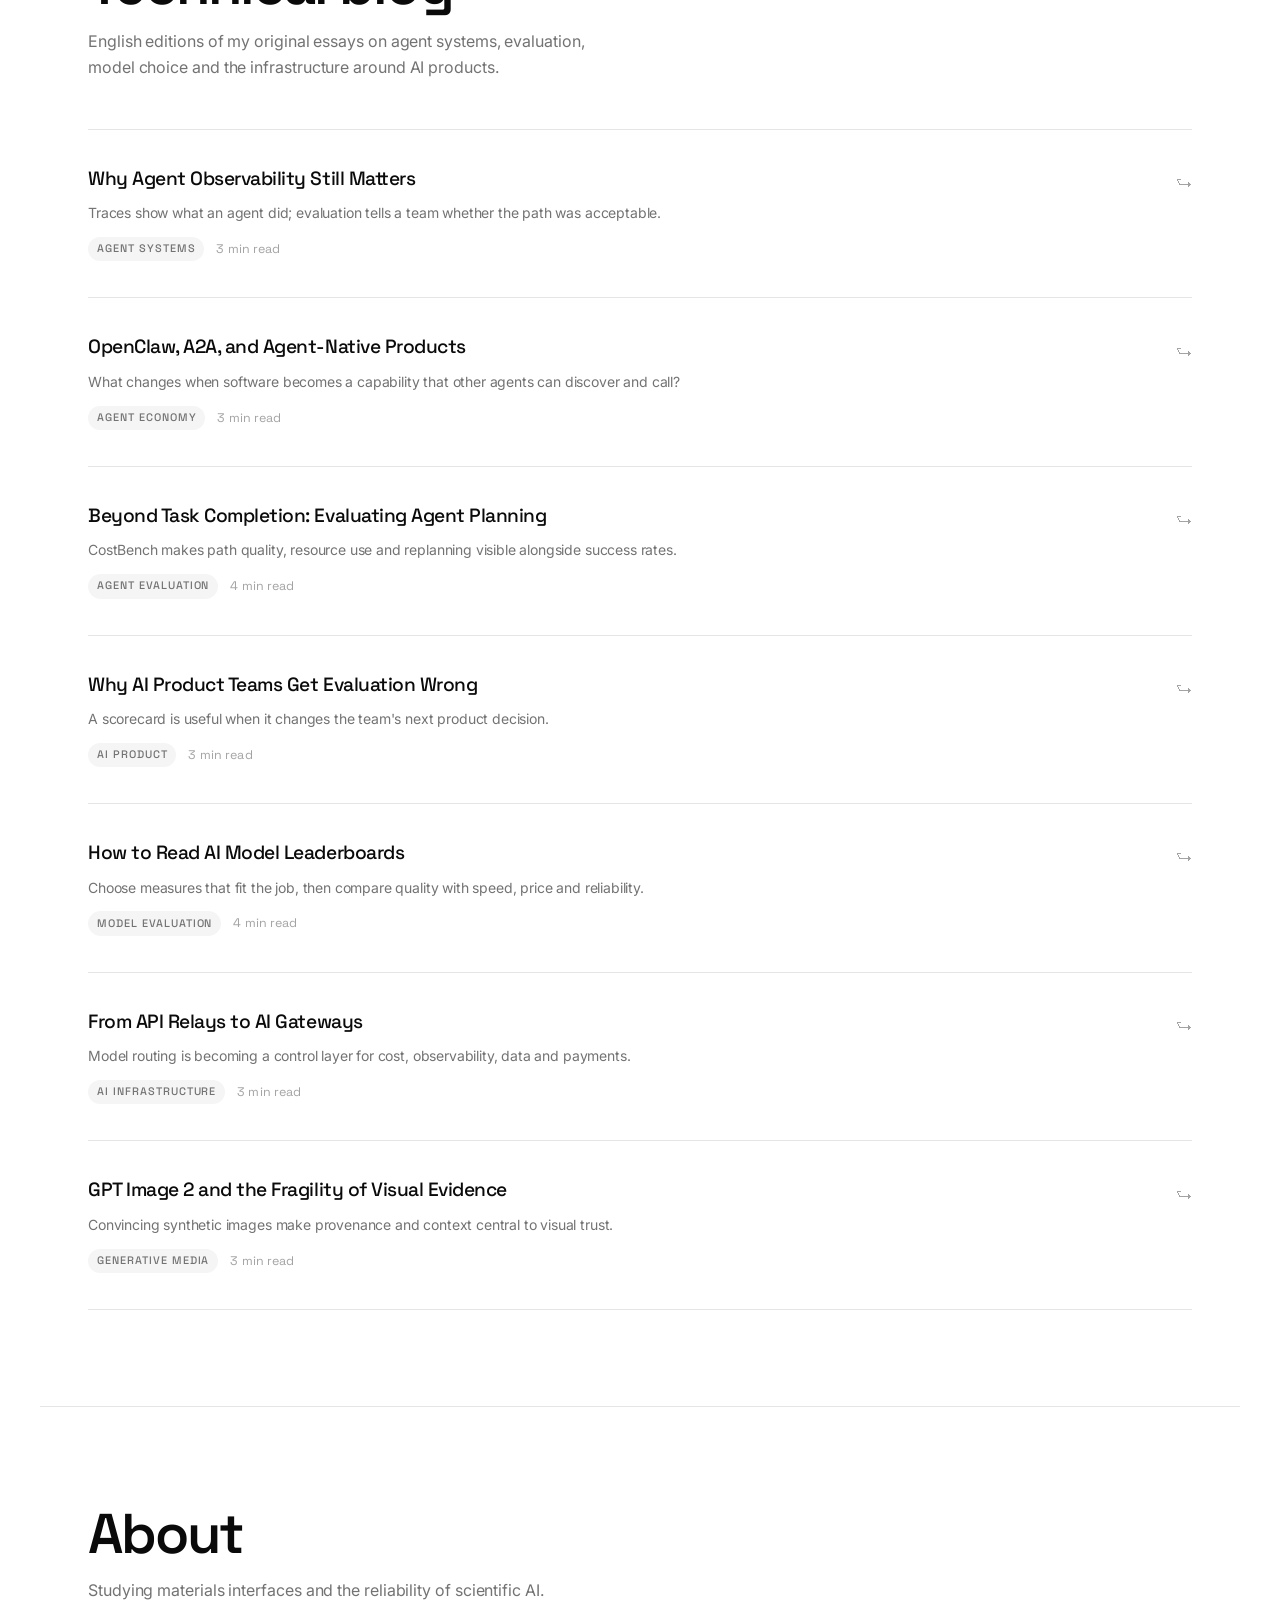
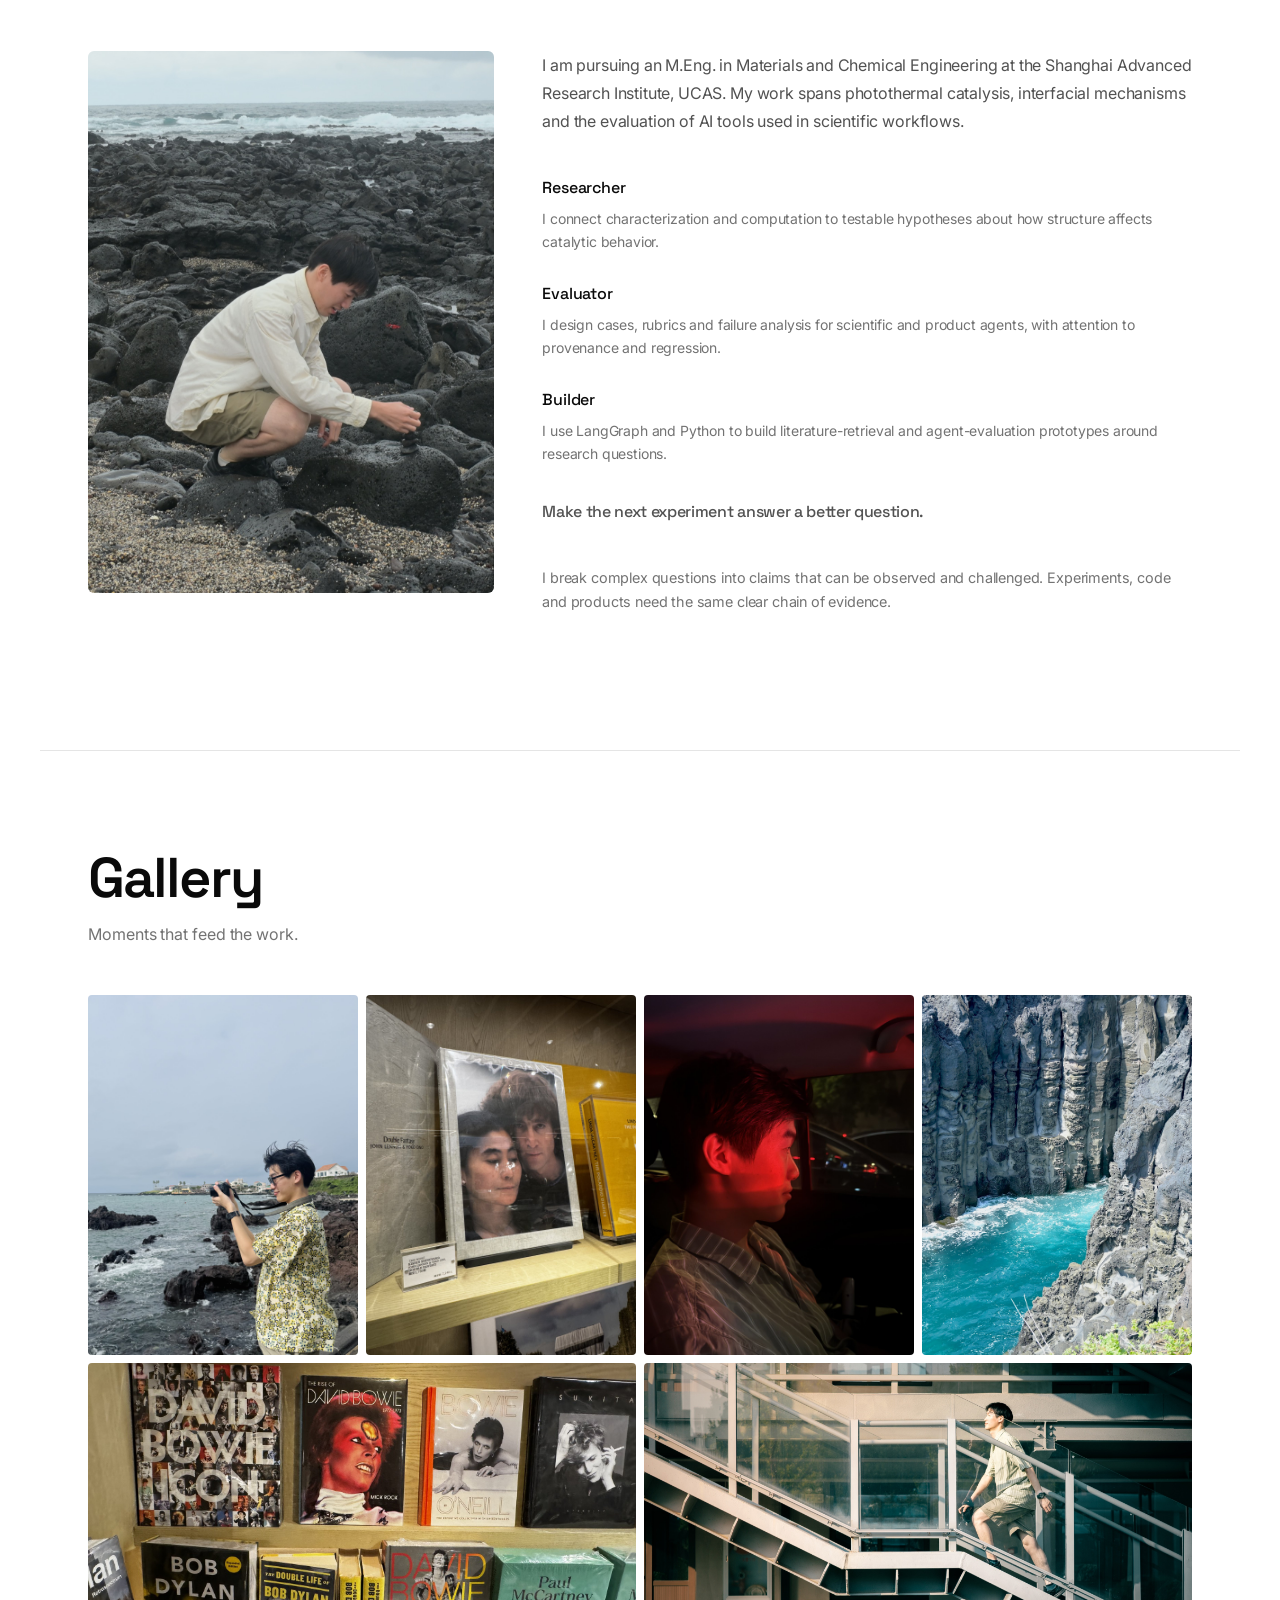
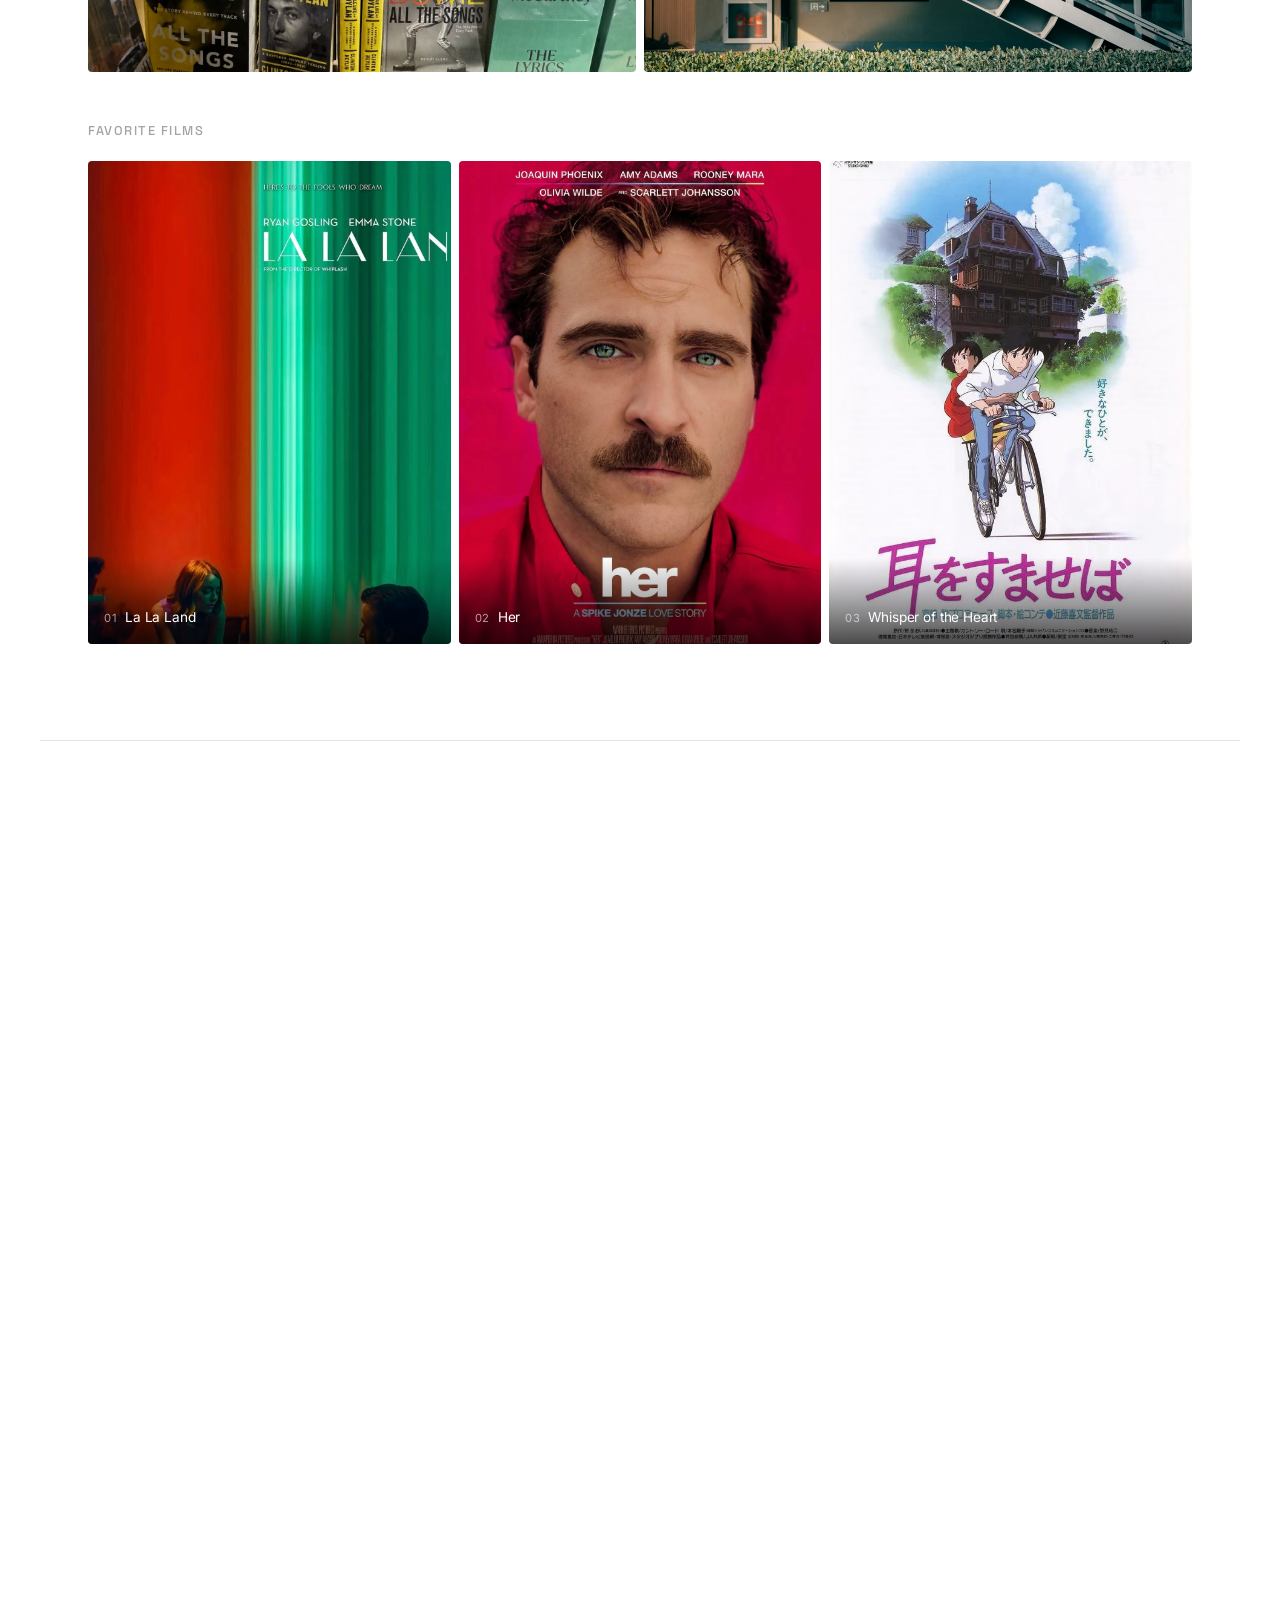
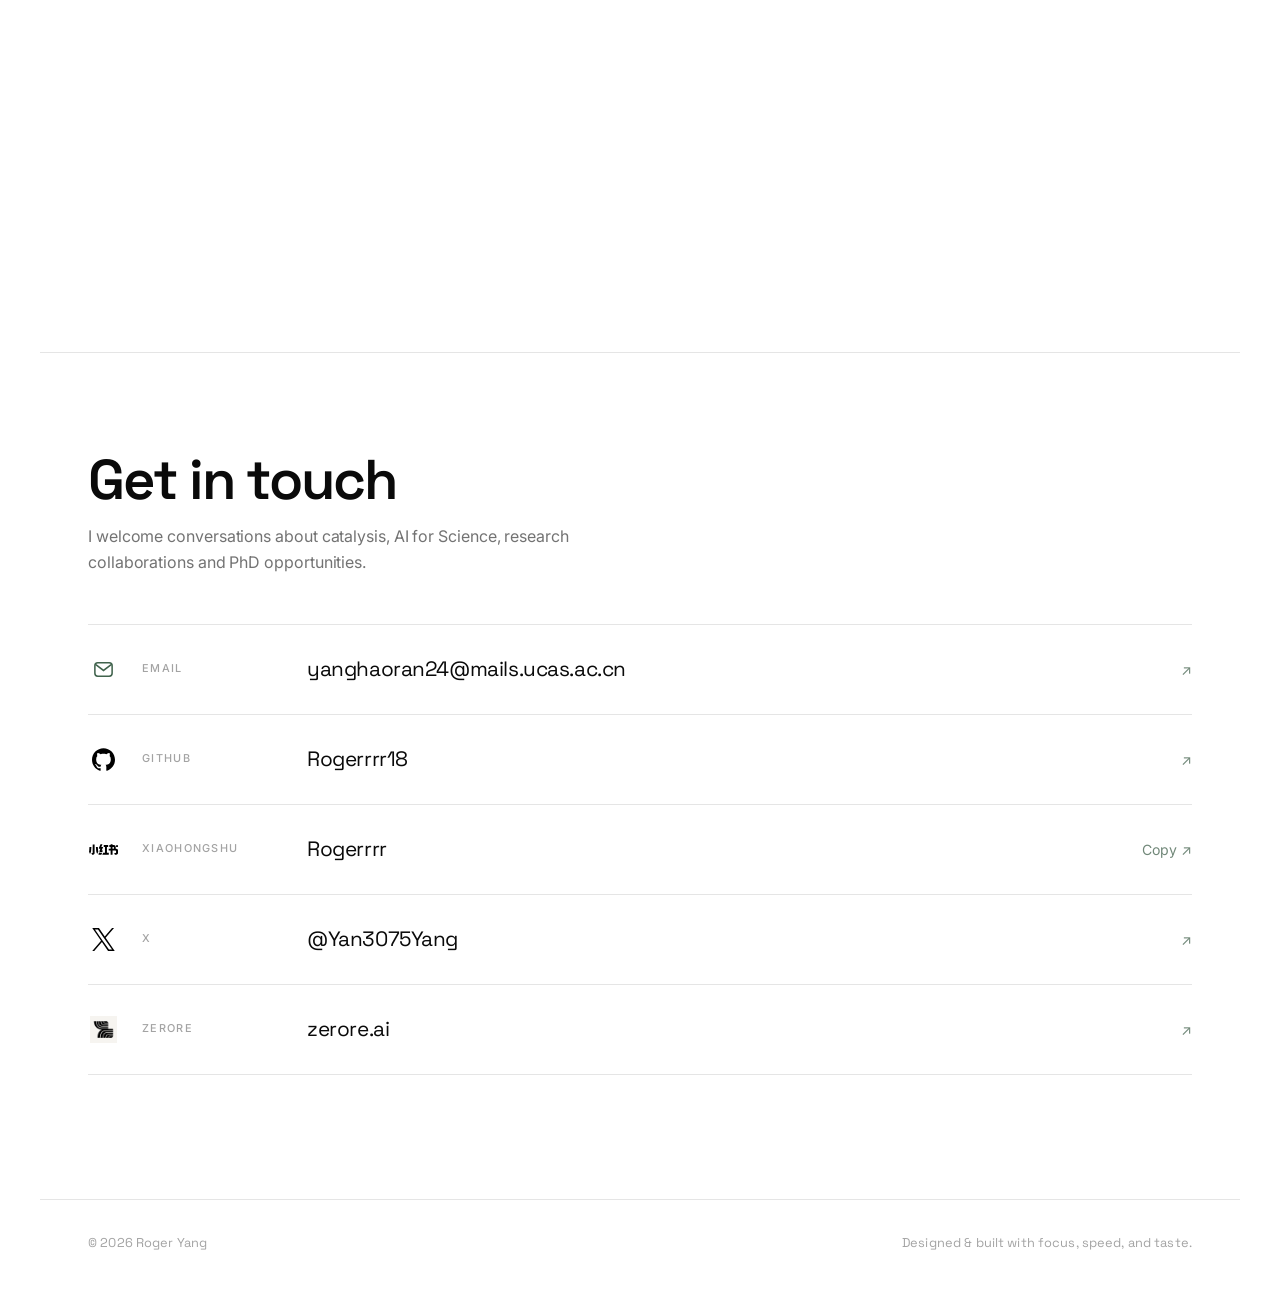
==== commit 51101977: "Present paper figures without frames or thumbnails" ====
--- a/index.html
+++ b/index.html
@@ -14,7 +14,7 @@
       href="https://fonts.googleapis.com/css2?family=Anton&family=Space+Grotesk:wght@300;400;500;600;700&family=Inter:wght@300;400;500&display=swap"
       rel="stylesheet"
     />
-    <link rel="stylesheet" href="styles.css?v=frameless-4" />
+    <link rel="stylesheet" href="styles.css?v=editorial-figures-5" />
   </head>
   <body>
     <div class="cursor-glow" aria-hidden="true"></div>
@@ -85,22 +85,22 @@
               <div class="paper-gallery-header"><span>FIGURES &amp; FINDINGS</span><span class="paper-gallery-count" aria-live="polite">01 / 03</span></div>
               <div class="paper-gallery-stage">
                 <figure class="paper-slide" id="spt-paper-figure-1">
-                  <a class="publication-image" href="assets/images/research/spt-graphical-abstract.jpg" target="_blank" rel="noopener noreferrer" aria-label="Enlarge Graphical abstract from Separation and Purification Technology" data-figure-preview><img src="assets/images/research/spt-graphical-abstract.jpg" alt="Original graphical abstract showing magnetic separation and the proposed adsorption mechanism" loading="lazy" /><span class="figure-zoom" aria-hidden="true">↗</span></a>
+                  <a class="publication-image" href="assets/images/research/spt-graphical-abstract.jpg" target="_blank" rel="noopener noreferrer" aria-label="Enlarge Graphical abstract from Separation and Purification Technology" data-figure-preview><img src="assets/images/research/spt-graphical-abstract.jpg" alt="Original graphical abstract showing magnetic separation and the proposed adsorption mechanism" loading="lazy" /></a>
                   <figcaption><strong>Graphical abstract</strong><span>Magnetic separation, adsorption performance and the proposed mechanism.</span></figcaption>
                 </figure>
                 <figure class="paper-slide" id="spt-paper-figure-2">
-                  <a class="publication-image" href="assets/images/research/spt-supplement-figure-s1.png" target="_blank" rel="noopener noreferrer" aria-label="Enlarge CSH model · Fig. S1 from Separation and Purification Technology" data-figure-preview><img src="assets/images/research/spt-supplement-figure-s1.png" alt="Supplementary Figure S1 showing the construction of the hydrated CSH molecular dynamics model" loading="lazy" /><span class="figure-zoom" aria-hidden="true">↗</span></a>
+                  <a class="publication-image" href="assets/images/research/spt-supplement-figure-s1.png" target="_blank" rel="noopener noreferrer" aria-label="Enlarge CSH model · Fig. S1 from Separation and Purification Technology" data-figure-preview><img src="assets/images/research/spt-supplement-figure-s1.png" alt="Supplementary Figure S1 showing the construction of the hydrated CSH molecular dynamics model" loading="lazy" /></a>
                   <figcaption><strong>CSH model · Fig. S1</strong><span>Construction of the hydrated CSH model for molecular dynamics. Supporting Information.</span></figcaption>
                 </figure>
                 <figure class="paper-slide" id="spt-paper-figure-3">
-                  <a class="publication-image" href="assets/images/research/spt-figure-7-md.png" target="_blank" rel="noopener noreferrer" aria-label="Enlarge MD analysis · Fig. 7 from Separation and Purification Technology" data-figure-preview><img src="assets/images/research/spt-figure-7-md.png" alt="Figure 7 showing molecular dynamics radial distribution functions for phosphate and fluoride near Ca and Al sites" loading="lazy" /><span class="figure-zoom" aria-hidden="true">↗</span></a>
+                  <a class="publication-image" href="assets/images/research/spt-figure-7-md.png" target="_blank" rel="noopener noreferrer" aria-label="Enlarge MD analysis · Fig. 7 from Separation and Purification Technology" data-figure-preview><img src="assets/images/research/spt-figure-7-md.png" alt="Figure 7 showing molecular dynamics radial distribution functions for phosphate and fluoride near Ca and Al sites" loading="lazy" /></a>
                   <figcaption><strong>MD analysis · Fig. 7</strong><span>Radial distribution functions of phosphate and fluoride near Ca and Al sites.</span></figcaption>
                 </figure>
               </div>
               <div class="paper-gallery-nav" aria-label="Choose a figure" hidden>
-                <button class="paper-thumb" type="button" data-figure-index="0" aria-controls="spt-paper-figure-1" aria-pressed="true" aria-label="Show Graphical abstract"><img src="assets/images/research/spt-graphical-abstract.jpg" alt="" loading="lazy" /><span>Graphical abstract</span></button>
-                <button class="paper-thumb" type="button" data-figure-index="1" aria-controls="spt-paper-figure-2" aria-pressed="false" aria-label="Show CSH model · Fig. S1"><img src="assets/images/research/spt-supplement-figure-s1.png" alt="" loading="lazy" /><span>CSH model · Fig. S1</span></button>
-                <button class="paper-thumb" type="button" data-figure-index="2" aria-controls="spt-paper-figure-3" aria-pressed="false" aria-label="Show MD analysis · Fig. 7"><img src="assets/images/research/spt-figure-7-md.png" alt="" loading="lazy" /><span>MD analysis · Fig. 7</span></button>
+                <button class="paper-thumb" type="button" data-figure-index="0" aria-controls="spt-paper-figure-1" aria-pressed="true" aria-label="Show Graphical abstract"><span>Graphical abstract</span></button>
+                <button class="paper-thumb" type="button" data-figure-index="1" aria-controls="spt-paper-figure-2" aria-pressed="false" aria-label="Show CSH model · Fig. S1"><span>CSH model · Fig. S1</span></button>
+                <button class="paper-thumb" type="button" data-figure-index="2" aria-controls="spt-paper-figure-3" aria-pressed="false" aria-label="Show MD analysis · Fig. 7"><span>MD analysis · Fig. 7</span></button>
               </div>
               <p class="publication-credit">Original figures from Yang et al. © 2024 Elsevier B.V.</p>
             </div>
@@ -118,17 +118,17 @@
               <div class="paper-gallery-header"><span>FIGURES &amp; FINDINGS</span><span class="paper-gallery-count" aria-live="polite">01 / 02</span></div>
               <div class="paper-gallery-stage">
                 <figure class="paper-slide" id="small-paper-figure-1">
-                  <a class="publication-image" href="assets/images/research/small-scheme-1.jpg" target="_blank" rel="noopener noreferrer" aria-label="Enlarge Synthesis · Scheme 1 from Small" data-figure-preview><img src="assets/images/research/small-scheme-1.jpg" alt="Original Scheme 1 showing preparation of Ni–Cu(750)/CeO₂" loading="lazy" /><span class="figure-zoom" aria-hidden="true">↗</span></a>
+                  <a class="publication-image" href="assets/images/research/small-scheme-1.jpg" target="_blank" rel="noopener noreferrer" aria-label="Enlarge Synthesis · Scheme 1 from Small" data-figure-preview><img src="assets/images/research/small-scheme-1.jpg" alt="Original Scheme 1 showing preparation of Ni–Cu(750)/CeO₂" loading="lazy" /></a>
                   <figcaption><strong>Synthesis · Scheme 1</strong><span>Preparation route for Ni–Cu(750)/CeO₂.</span></figcaption>
                 </figure>
                 <figure class="paper-slide" id="small-paper-figure-2">
-                  <a class="publication-image" href="assets/images/research/small-figure-1.jpg" target="_blank" rel="noopener noreferrer" aria-label="Enlarge Performance · Fig. 1 from Small" data-figure-preview><img src="assets/images/research/small-figure-1.jpg" alt="Original Figure 1 showing production rates, stability and light-to-fuel efficiency" loading="lazy" /><span class="figure-zoom" aria-hidden="true">↗</span></a>
+                  <a class="publication-image" href="assets/images/research/small-figure-1.jpg" target="_blank" rel="noopener noreferrer" aria-label="Enlarge Performance · Fig. 1 from Small" data-figure-preview><img src="assets/images/research/small-figure-1.jpg" alt="Original Figure 1 showing production rates, stability and light-to-fuel efficiency" loading="lazy" /></a>
                   <figcaption><strong>Performance · Fig. 1</strong><span>Solar-driven dry-reforming performance and stability.</span></figcaption>
                 </figure>
               </div>
               <div class="paper-gallery-nav" aria-label="Choose a figure" hidden>
-                <button class="paper-thumb" type="button" data-figure-index="0" aria-controls="small-paper-figure-1" aria-pressed="true" aria-label="Show Synthesis · Scheme 1"><img src="assets/images/research/small-scheme-1.jpg" alt="" loading="lazy" /><span>Synthesis · Scheme 1</span></button>
-                <button class="paper-thumb" type="button" data-figure-index="1" aria-controls="small-paper-figure-2" aria-pressed="false" aria-label="Show Performance · Fig. 1"><img src="assets/images/research/small-figure-1.jpg" alt="" loading="lazy" /><span>Performance · Fig. 1</span></button>
+                <button class="paper-thumb" type="button" data-figure-index="0" aria-controls="small-paper-figure-1" aria-pressed="true" aria-label="Show Synthesis · Scheme 1"><span>Synthesis · Scheme 1</span></button>
+                <button class="paper-thumb" type="button" data-figure-index="1" aria-controls="small-paper-figure-2" aria-pressed="false" aria-label="Show Performance · Fig. 1"><span>Performance · Fig. 1</span></button>
               </div>
               <p class="publication-credit">Original figures from Wang, Gong, Zheng, Yang et al. © 2026 Wiley-VCH GmbH.</p>
             </div>
@@ -146,22 +146,22 @@
               <div class="paper-gallery-header"><span>FIGURES &amp; FINDINGS</span><span class="paper-gallery-count" aria-live="polite">01 / 03</span></div>
               <div class="paper-gallery-stage">
                 <figure class="paper-slide" id="nano-energy-paper-figure-1">
-                  <a class="publication-image" href="assets/images/research/nano-energy-figure-1.png" target="_blank" rel="noopener noreferrer" aria-label="Enlarge Structure · Fig. 1 from Nano Energy" data-figure-preview><img src="assets/images/research/nano-energy-figure-1.png" alt="Original Figure 1 showing catalyst synthesis and electron microscopy of ceria-anchored Ni single atoms" loading="lazy" /><span class="figure-zoom" aria-hidden="true">↗</span></a>
+                  <a class="publication-image" href="assets/images/research/nano-energy-figure-1.png" target="_blank" rel="noopener noreferrer" aria-label="Enlarge Structure · Fig. 1 from Nano Energy" data-figure-preview><img src="assets/images/research/nano-energy-figure-1.png" alt="Original Figure 1 showing catalyst synthesis and electron microscopy of ceria-anchored Ni single atoms" loading="lazy" /></a>
                   <figcaption><strong>Structure · Fig. 1</strong><span>Synthesis route and electron microscopy of the Ni catalysts.</span></figcaption>
                 </figure>
                 <figure class="paper-slide" id="nano-energy-paper-figure-2">
-                  <a class="publication-image" href="assets/images/research/nano-energy-figure-3.png" target="_blank" rel="noopener noreferrer" aria-label="Enlarge Performance · Fig. 3 from Nano Energy" data-figure-preview><img src="assets/images/research/nano-energy-figure-3.png" alt="Original Figure 3 comparing solar-driven dry-reforming performance and light-to-fuel efficiency" loading="lazy" /><span class="figure-zoom" aria-hidden="true">↗</span></a>
+                  <a class="publication-image" href="assets/images/research/nano-energy-figure-3.png" target="_blank" rel="noopener noreferrer" aria-label="Enlarge Performance · Fig. 3 from Nano Energy" data-figure-preview><img src="assets/images/research/nano-energy-figure-3.png" alt="Original Figure 3 comparing solar-driven dry-reforming performance and light-to-fuel efficiency" loading="lazy" /></a>
                   <figcaption><strong>Performance · Fig. 3</strong><span>Solar-driven dry-reforming performance and efficiency.</span></figcaption>
                 </figure>
                 <figure class="paper-slide" id="nano-energy-paper-figure-3">
-                  <a class="publication-image" href="assets/images/research/nano-energy-figure-6.png" target="_blank" rel="noopener noreferrer" aria-label="Enlarge Mechanism · Fig. 6 from Nano Energy" data-figure-preview><img src="assets/images/research/nano-energy-figure-6.png" alt="Original Figure 6 showing charge density and DFT reaction-energy calculations" loading="lazy" /><span class="figure-zoom" aria-hidden="true">↗</span></a>
+                  <a class="publication-image" href="assets/images/research/nano-energy-figure-6.png" target="_blank" rel="noopener noreferrer" aria-label="Enlarge Mechanism · Fig. 6 from Nano Energy" data-figure-preview><img src="assets/images/research/nano-energy-figure-6.png" alt="Original Figure 6 showing charge density and DFT reaction-energy calculations" loading="lazy" /></a>
                   <figcaption><strong>Mechanism · Fig. 6</strong><span>Charge density and DFT comparison of the reaction pathways.</span></figcaption>
                 </figure>
               </div>
               <div class="paper-gallery-nav" aria-label="Choose a figure" hidden>
-                <button class="paper-thumb" type="button" data-figure-index="0" aria-controls="nano-energy-paper-figure-1" aria-pressed="true" aria-label="Show Structure · Fig. 1"><img src="assets/images/research/nano-energy-figure-1.png" alt="" loading="lazy" /><span>Structure · Fig. 1</span></button>
-                <button class="paper-thumb" type="button" data-figure-index="1" aria-controls="nano-energy-paper-figure-2" aria-pressed="false" aria-label="Show Performance · Fig. 3"><img src="assets/images/research/nano-energy-figure-3.png" alt="" loading="lazy" /><span>Performance · Fig. 3</span></button>
-                <button class="paper-thumb" type="button" data-figure-index="2" aria-controls="nano-energy-paper-figure-3" aria-pressed="false" aria-label="Show Mechanism · Fig. 6"><img src="assets/images/research/nano-energy-figure-6.png" alt="" loading="lazy" /><span>Mechanism · Fig. 6</span></button>
+                <button class="paper-thumb" type="button" data-figure-index="0" aria-controls="nano-energy-paper-figure-1" aria-pressed="true" aria-label="Show Structure · Fig. 1"><span>Structure · Fig. 1</span></button>
+                <button class="paper-thumb" type="button" data-figure-index="1" aria-controls="nano-energy-paper-figure-2" aria-pressed="false" aria-label="Show Performance · Fig. 3"><span>Performance · Fig. 3</span></button>
+                <button class="paper-thumb" type="button" data-figure-index="2" aria-controls="nano-energy-paper-figure-3" aria-pressed="false" aria-label="Show Mechanism · Fig. 6"><span>Mechanism · Fig. 6</span></button>
               </div>
               <p class="publication-credit">Original figures from Li et al. © 2025 Elsevier Ltd.</p>
             </div>
@@ -179,7 +179,7 @@
               <div class="paper-gallery-header"><span>FIGURES &amp; FINDINGS</span><span class="paper-gallery-count" aria-live="polite">01 / 01</span></div>
               <div class="paper-gallery-stage">
                 <figure class="paper-slide" id="bnnt-paper-figure-1">
-                  <a class="publication-image" href="assets/images/research/bnnt-graphical-abstract.jpg" target="_blank" rel="noopener noreferrer" aria-label="Enlarge Graphical abstract from Journal of Materiomics" data-figure-preview><img src="assets/images/research/bnnt-graphical-abstract.jpg" alt="Original graphical abstract with electron micrographs of boron nitride nanotubes" loading="lazy" /><span class="figure-zoom" aria-hidden="true">↗</span></a>
+                  <a class="publication-image" href="assets/images/research/bnnt-graphical-abstract.jpg" target="_blank" rel="noopener noreferrer" aria-label="Enlarge Graphical abstract from Journal of Materiomics" data-figure-preview><img src="assets/images/research/bnnt-graphical-abstract.jpg" alt="Original graphical abstract with electron micrographs of boron nitride nanotubes" loading="lazy" /></a>
                   <figcaption><strong>Graphical abstract</strong><span>Electron microscopy and the tubular structure of boron nitride nanotubes.</span></figcaption>
                 </figure>
               </div>
--- a/styles.css
+++ b/styles.css
@@ -700,7 +700,7 @@
   .contact-value { grid-column: 2; grid-row: 2; font-size: .95rem; }
   .contact-arrow, .contact-copy-hint { grid-column: 3; grid-row: 1 / span 2; font-size: .72rem; }
 }
-@media (prefers-reduced-motion: reduce) { .contact-card, .figure-zoom { transition: none; } .contact-card:hover { padding-left: 0; } }
+@media (prefers-reduced-motion: reduce) { .contact-card { transition: none; } .contact-card:hover { padding-left: 0; } }
 
 /* ---- Footer ---- */
 
@@ -941,40 +941,37 @@
 .publication-paper-link { display: inline-flex; align-items: center; gap: 1.1rem; font-size: .77rem; font-weight: 500; border-bottom: 1px solid #a7b7ad; padding-bottom: .2rem; }
 .publication-paper-link:hover { color: #32684d; border-color: #32684d; }
 .paper-gallery { min-width: 0; scroll-margin-top: 1.5rem; }
-.paper-gallery-header { display: flex; justify-content: space-between; align-items: center; gap: 1rem; margin: .1rem .1rem .8rem; color: #718276; font-size: .57rem; font-weight: 600; letter-spacing: .14em; }
+.paper-gallery-header { display: flex; justify-content: space-between; align-items: center; gap: 1rem; margin: 0 0 1rem; color: #718276; font-size: .57rem; font-weight: 600; letter-spacing: .14em; }
 .paper-gallery-count { white-space: nowrap; font-variant-numeric: tabular-nums; letter-spacing: .06em; }
 .paper-slide { margin: 0; }
 .paper-slide[hidden] { display: none; }
-.publication-image { position: relative; display: flex; align-items: center; justify-content: center; height: 238px; padding: 1.15rem; background: #f7f8f6; border-radius: 4px; overflow: hidden; cursor: zoom-in; }
+.publication-image { display: flex; align-items: center; justify-content: center; height: 285px; overflow: hidden; cursor: zoom-in; }
 .publication-image img { width: 100%; height: 100%; object-fit: contain; }
-.figure-zoom { position: absolute; right: .6rem; bottom: .6rem; display: grid; place-items: center; width: 26px; height: 26px; border-radius: 50%; background: rgba(255,255,255,.95); color: #476352; font-size: .85rem; transition: transform 180ms ease; }
-.publication-image:hover .figure-zoom { transform: scale(1.1); }
-.paper-slide figcaption { min-height: 72px; padding: .75rem .15rem .6rem; font-size: .69rem; line-height: 1.6; color: #718075; }
+.paper-slide figcaption { min-height: 65px; padding: .8rem 0 .4rem; font-size: .69rem; line-height: 1.6; color: #718075; }
 .paper-slide figcaption strong { display: block; margin-bottom: .2rem; color: #344c3d; font-size: .73rem; font-weight: 500; }
-.paper-gallery-nav { display: grid; grid-auto-flow: column; grid-auto-columns: minmax(0, 1fr); gap: .5rem; }
+.paper-gallery-nav { display: flex; flex-wrap: wrap; gap: .25rem 1.15rem; margin-top: .3rem; }
 .paper-gallery-nav[hidden] { display: none; }
-.paper-thumb { min-width: 0; padding: .45rem .4rem .6rem; background: transparent; color: #68776c; border: 0; border-radius: 3px 3px 0 0; cursor: pointer; font: inherit; text-align: left; transition: color 180ms ease, background 180ms ease; }
-.paper-thumb img { width: 100%; height: 38px; object-fit: contain; margin: 0 0 .4rem; }
-.paper-thumb span { display: block; font-size: .57rem; line-height: 1.45; }
-.paper-thumb[aria-pressed="true"] { box-shadow: inset 0 -2px #6e947d; color: #294b35; }
-.paper-thumb:hover { background: #f7f8f6; }
-.publication-credit { margin: .75rem .15rem 0; color: #859087; font-size: .58rem; line-height: 1.6; }
+.paper-thumb { min-width: 0; padding: .35rem 0; background: transparent; color: #7a887f; border: 0; border-bottom: 1px solid transparent; cursor: pointer; font: inherit; text-align: left; transition: color 180ms ease, border-color 180ms ease; }
+.paper-thumb span { display: block; font-size: .68rem; line-height: 1.45; }
+.paper-thumb[aria-pressed="true"] { border-color: #426b50; color: #294b35; }
+.paper-thumb:hover { color: #294b35; }
+.publication-credit { margin: .8rem 0 0; color: #859087; font-size: .58rem; line-height: 1.6; }
 .publication-credit a { text-decoration: underline; text-underline-offset: 2px; }
 .publication-image:focus-visible, .paper-thumb:focus-visible, .publication-paper-link:focus-visible { outline: 2px solid #32684d; outline-offset: 3px; }
 @media (max-width: 850px) {
   .publication-card { gap: 2rem; grid-template-columns: minmax(0, 1fr) minmax(0, 1fr); }
-  .publication-image { height: 220px; }
+  .publication-image { height: 245px; }
 }
 @media (max-width: 700px) {
   .publication-card { grid-template-columns: 1fr; gap: 1.4rem; padding: 2rem 0; }
   .publication-details h3 { font-size: 1.3rem; }
   .publication-journal { margin-top: 1rem; }
-  .publication-image { height: 230px; padding: .75rem; }
+  .publication-image { height: 230px; }
   .paper-slide figcaption { min-height: 0; padding-bottom: .85rem; }
 }
 @media (max-width: 380px) {
   .publication-image { height: 190px; }
-  .paper-thumb span { font-size: .53rem; }
+  .paper-thumb span { font-size: .62rem; }
 }
 .perspective-section { padding-bottom: 7rem; }
 .perspective-grid { display: grid; grid-template-columns: repeat(2, 1fr); column-gap: 2.25rem; row-gap: 2.5rem; }
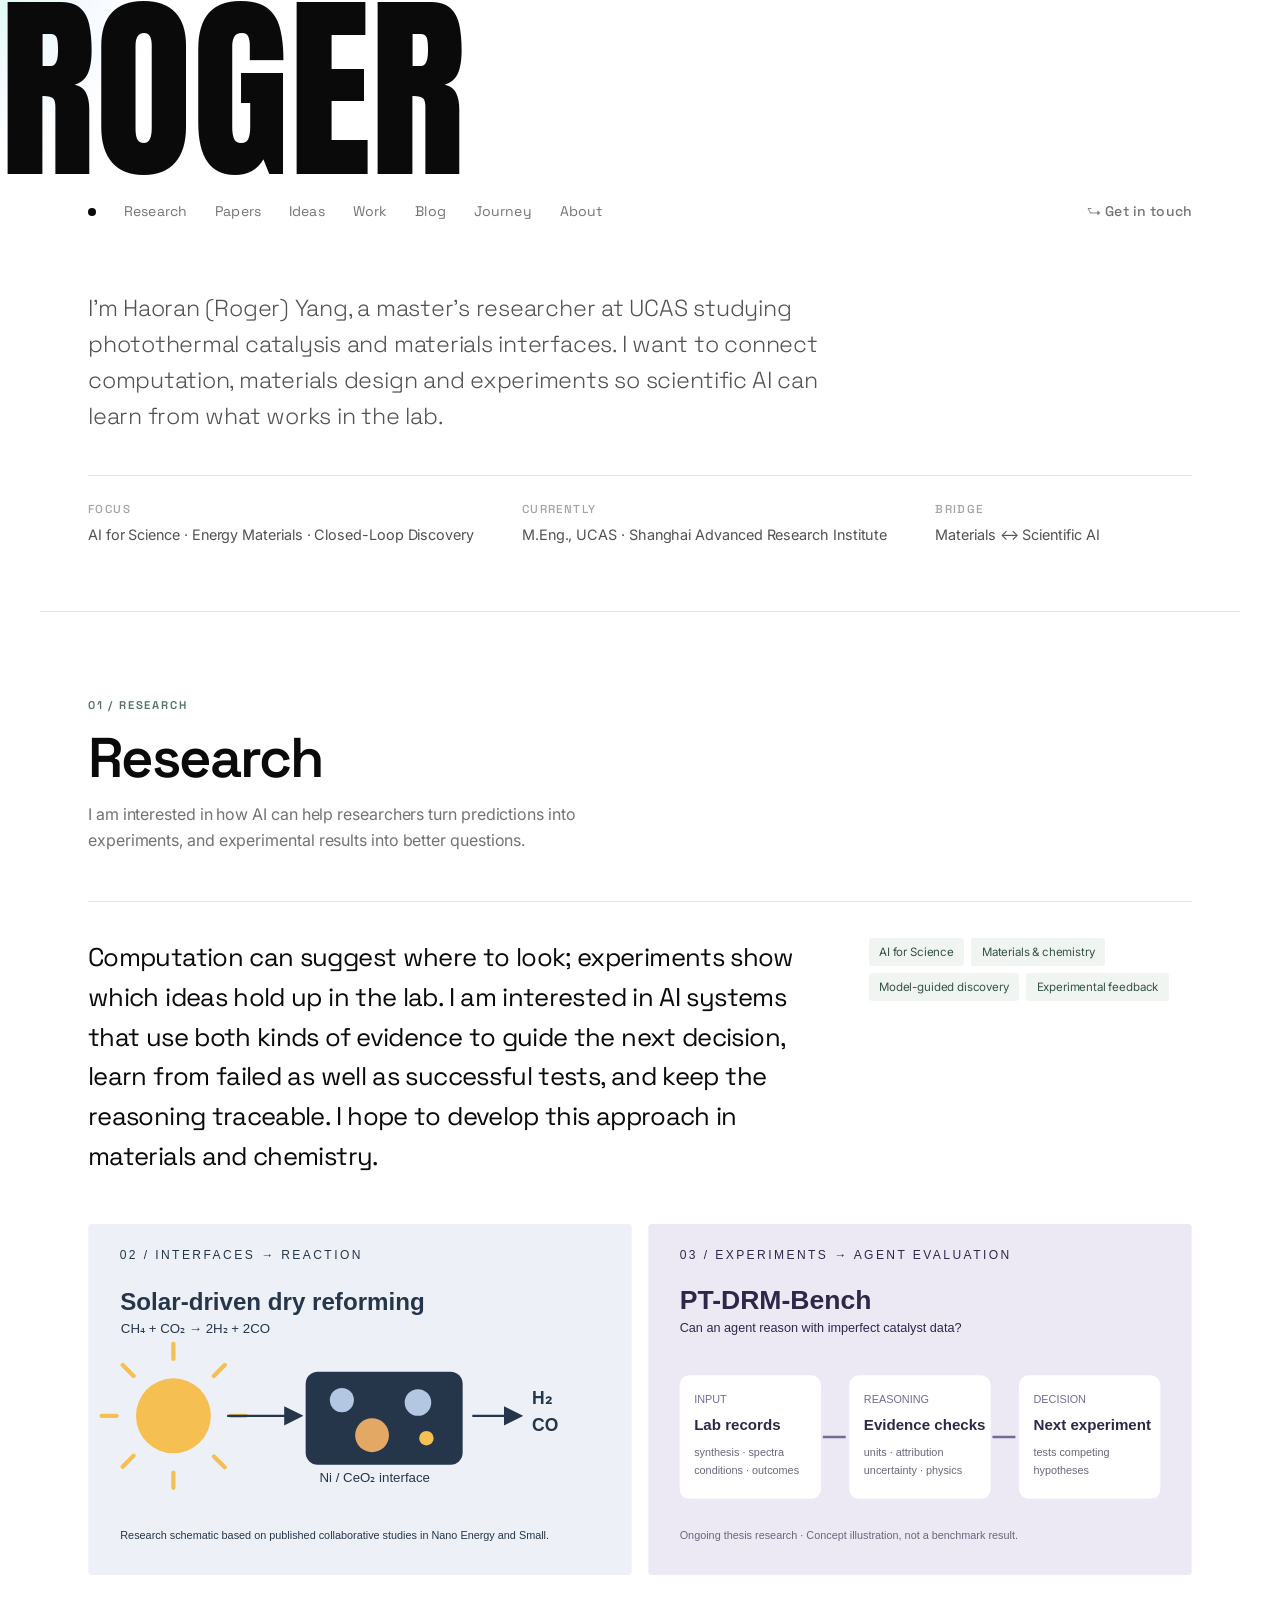
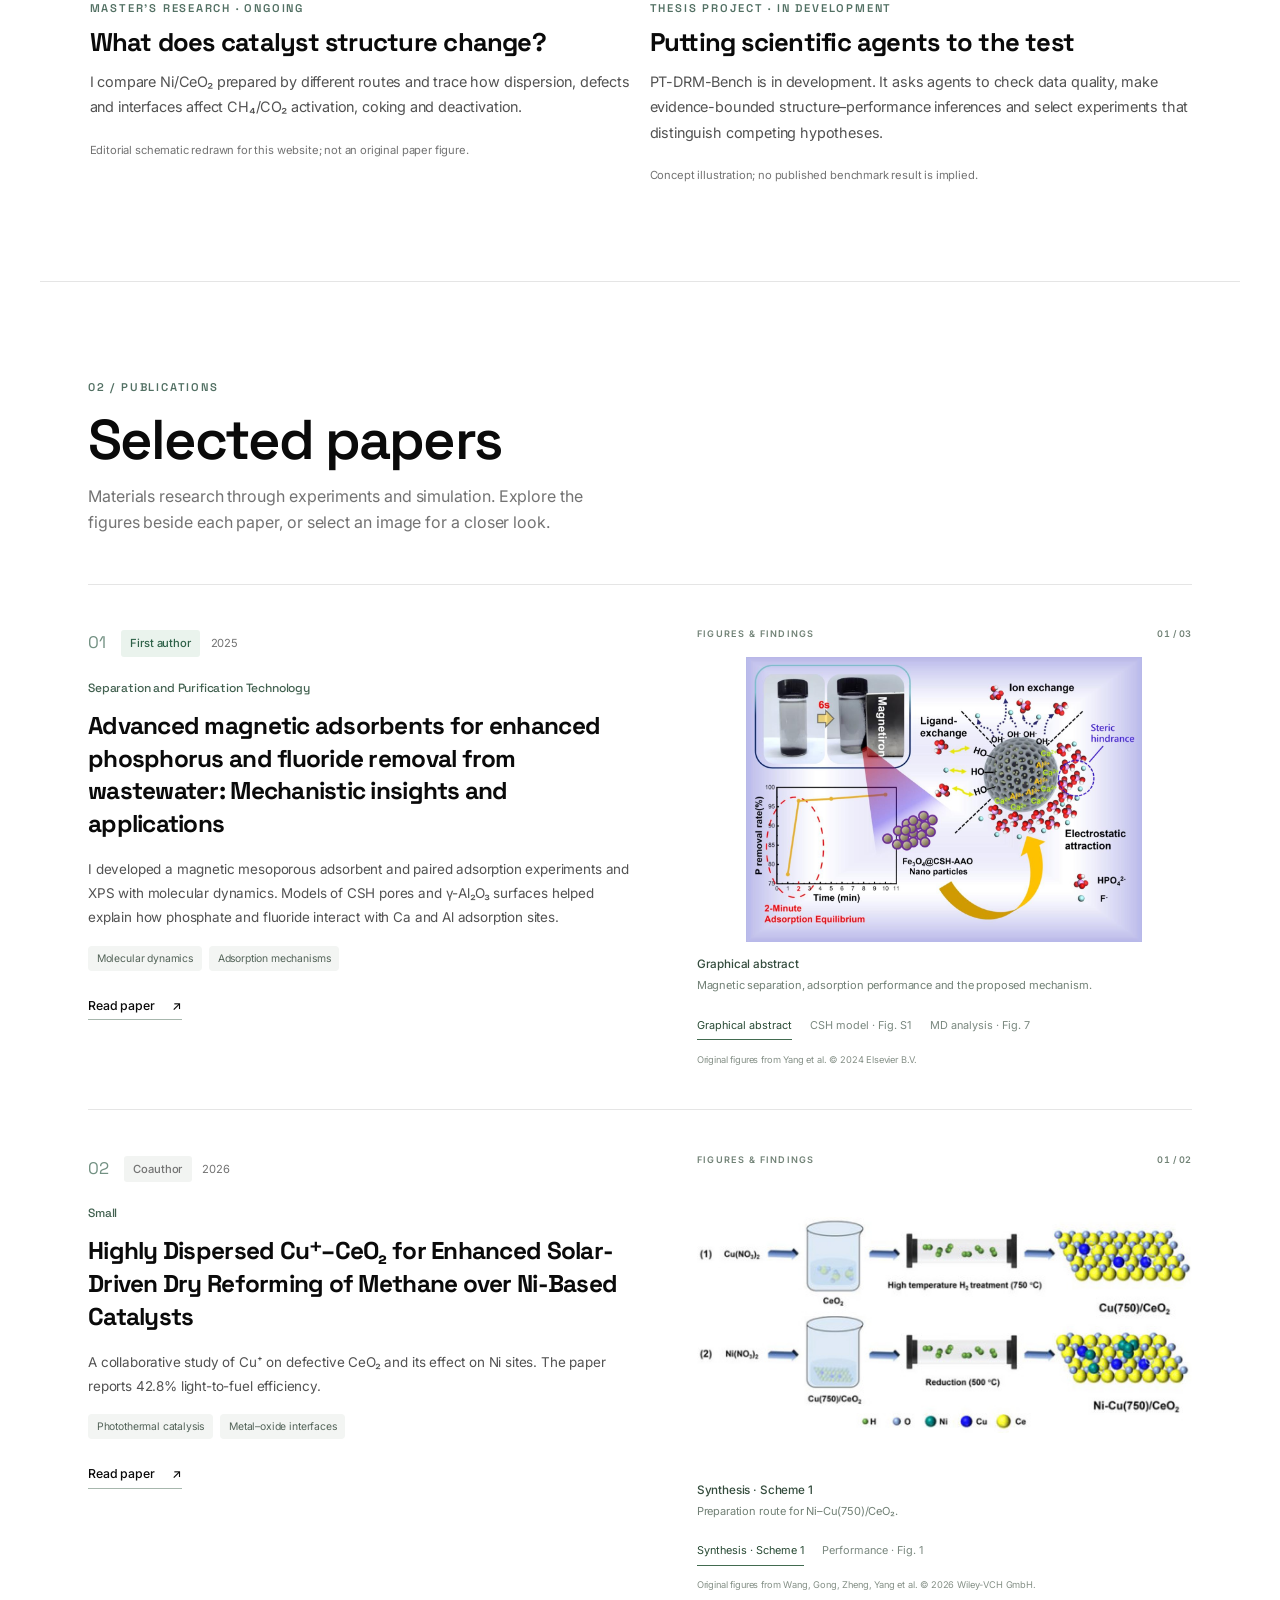
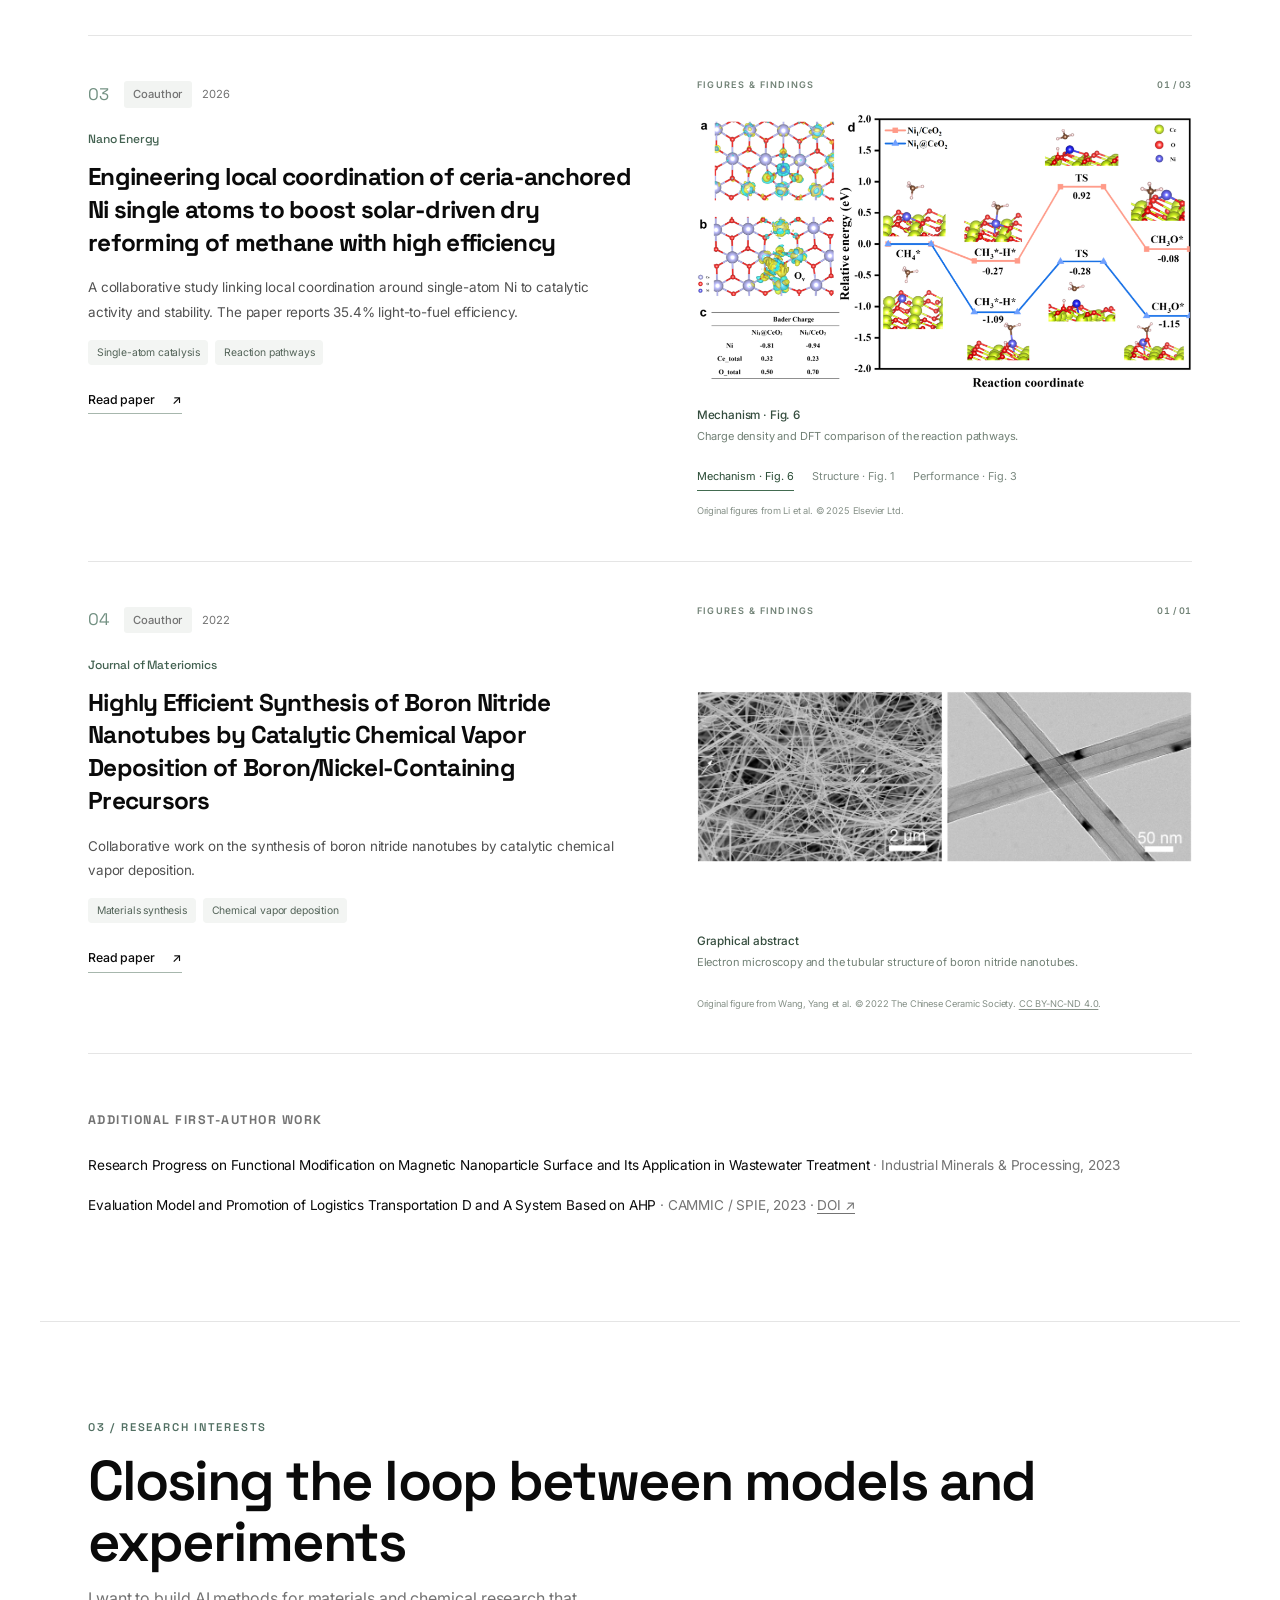
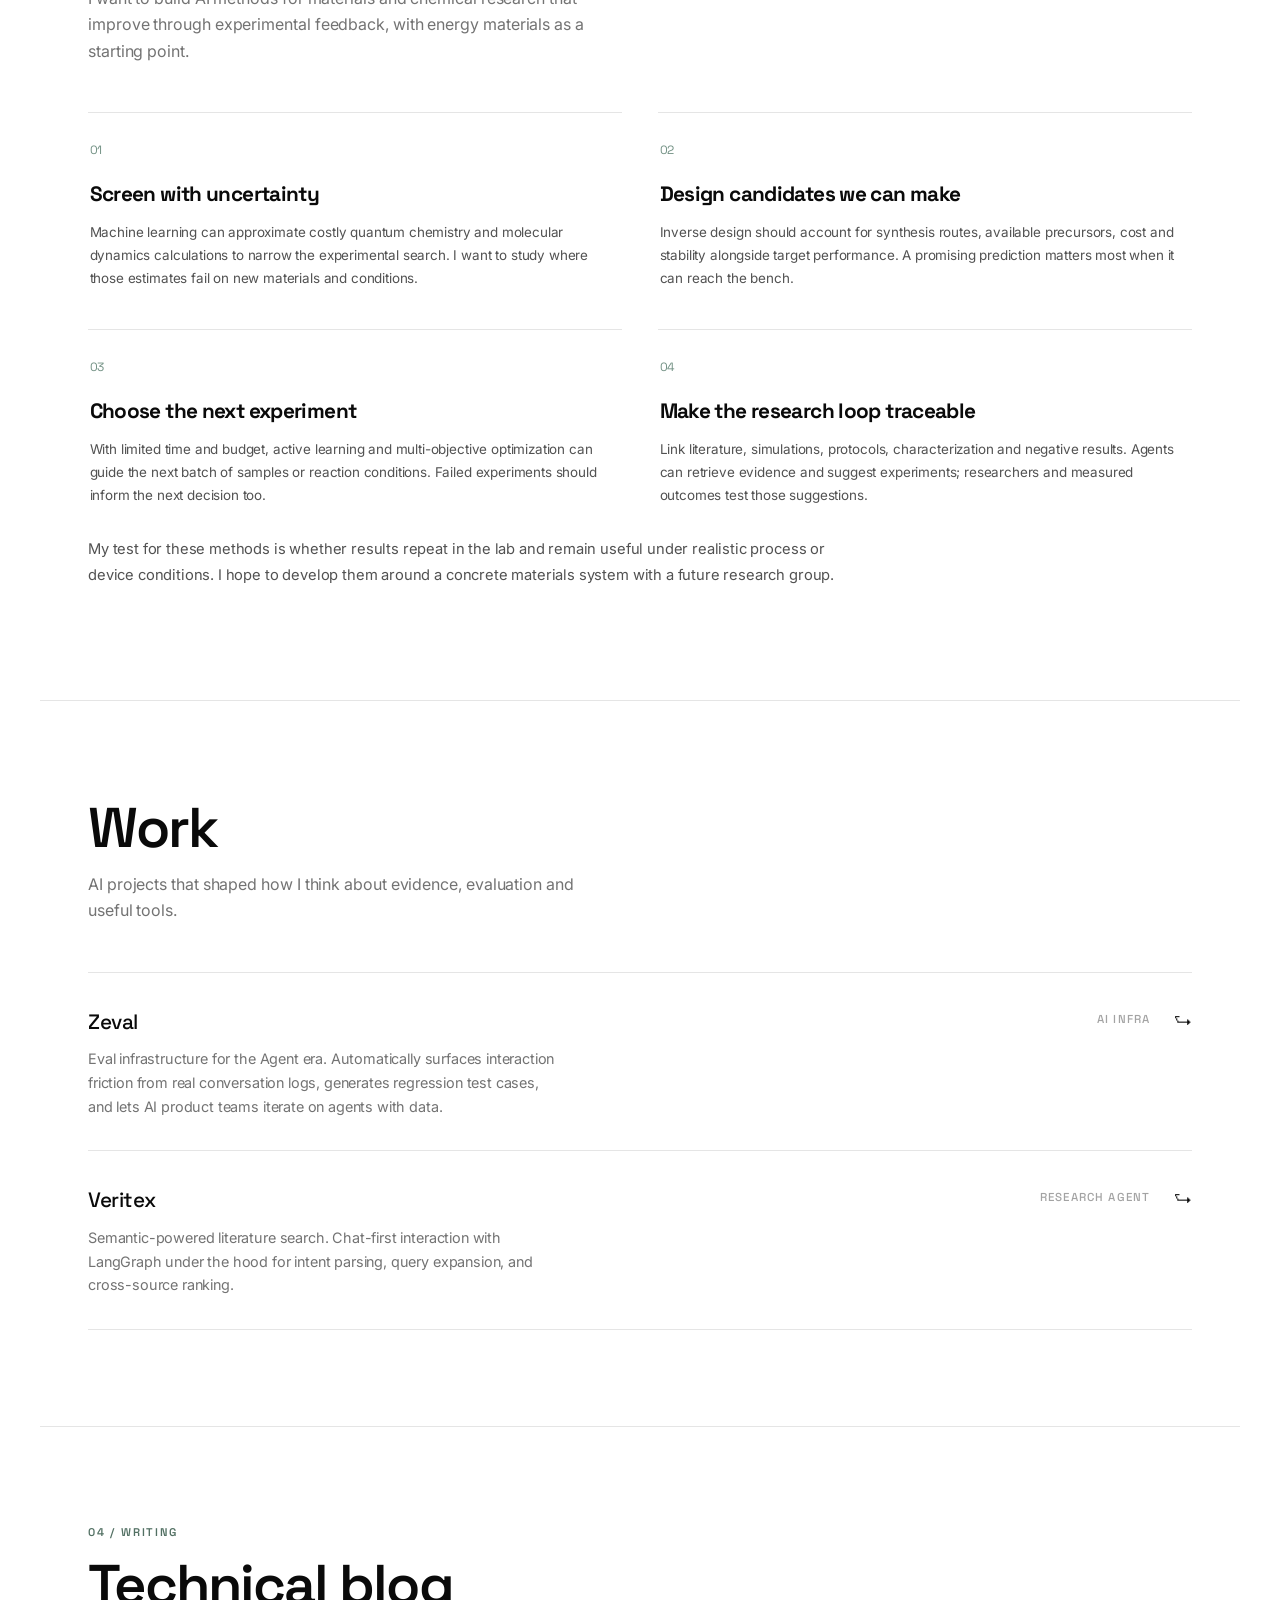
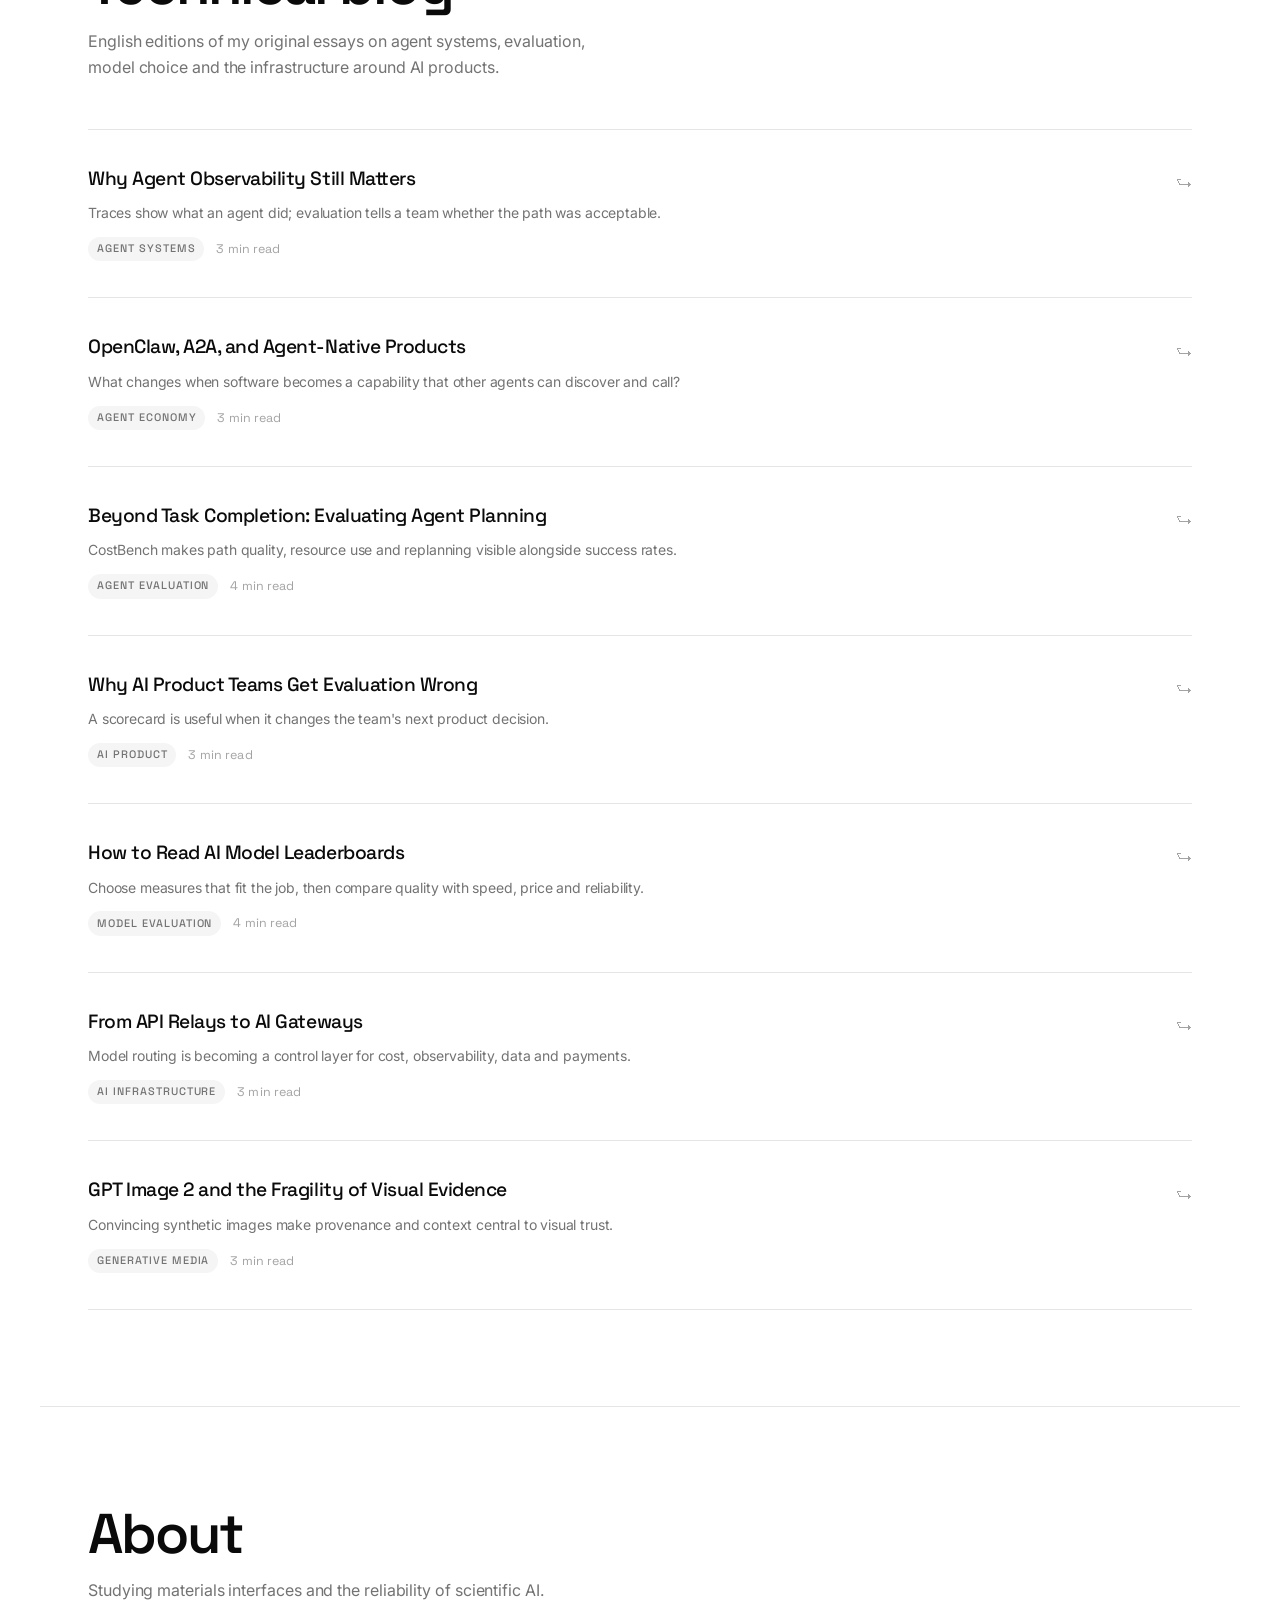
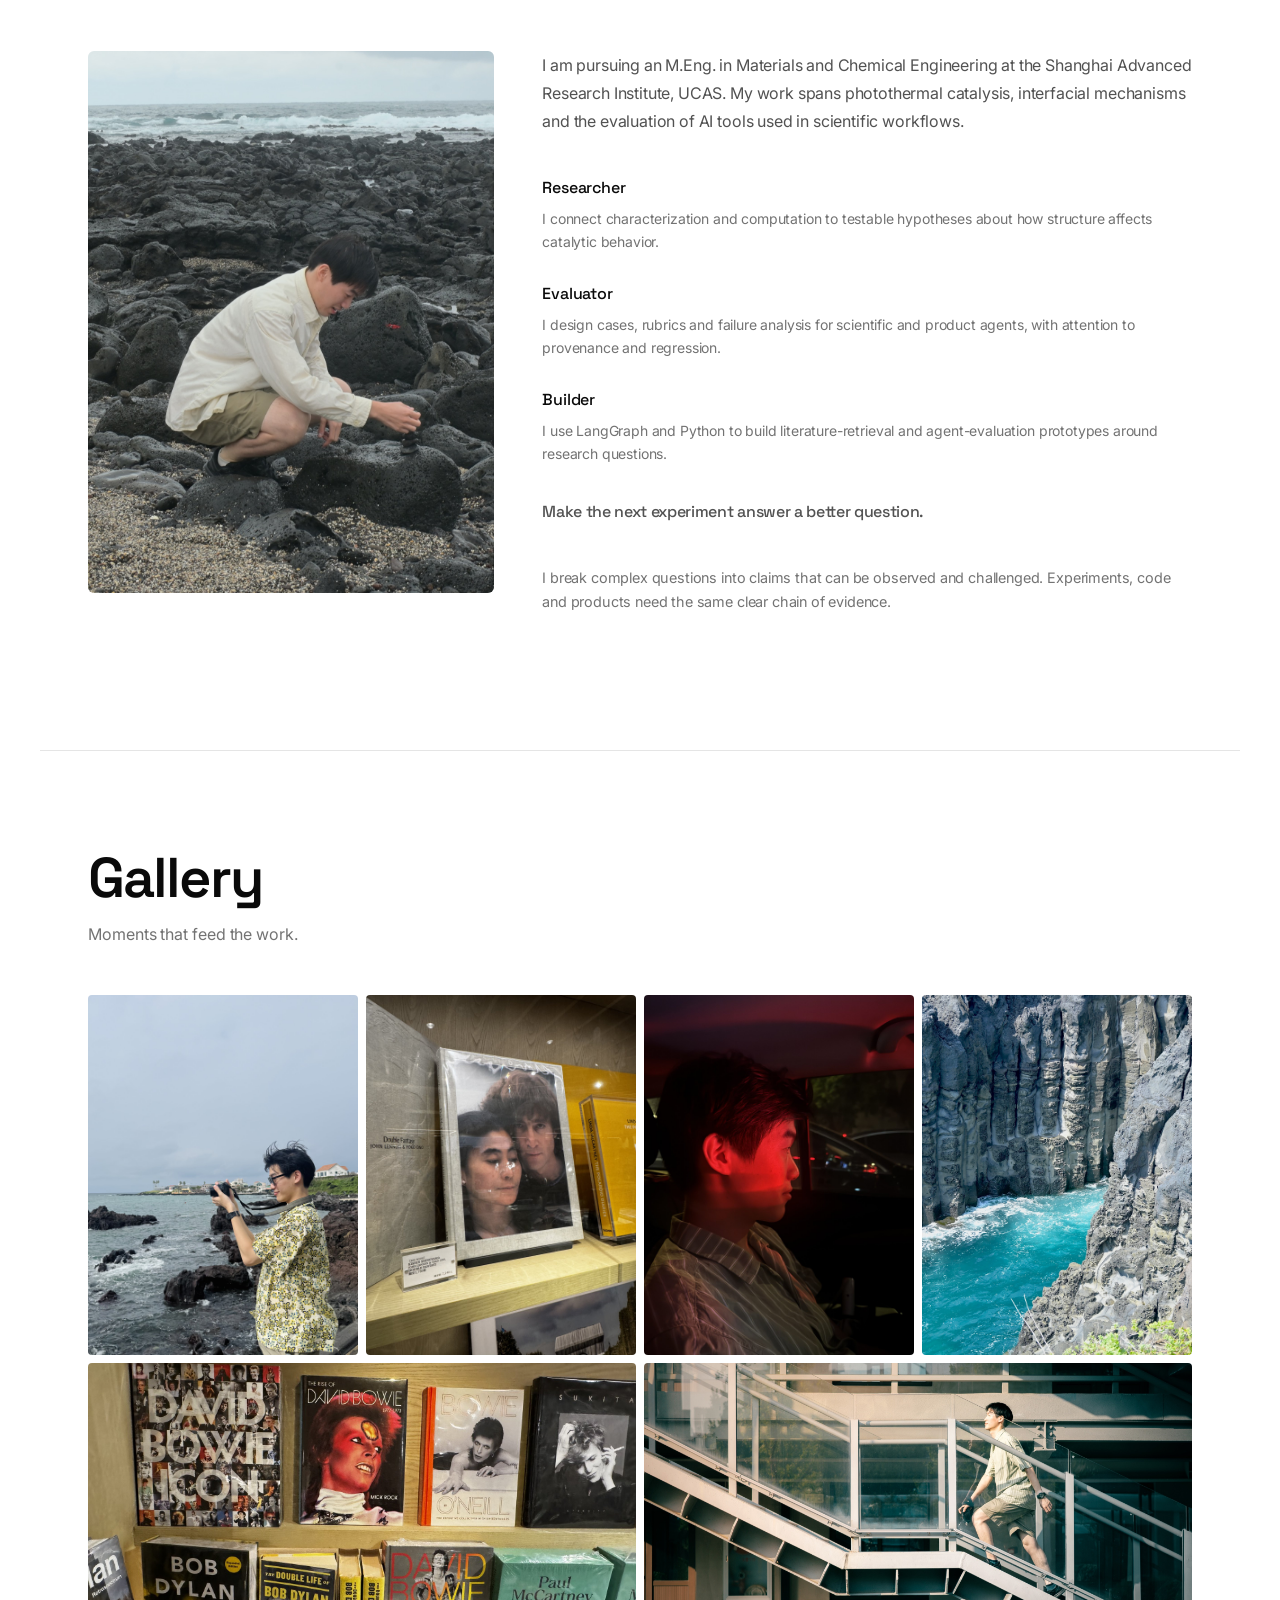
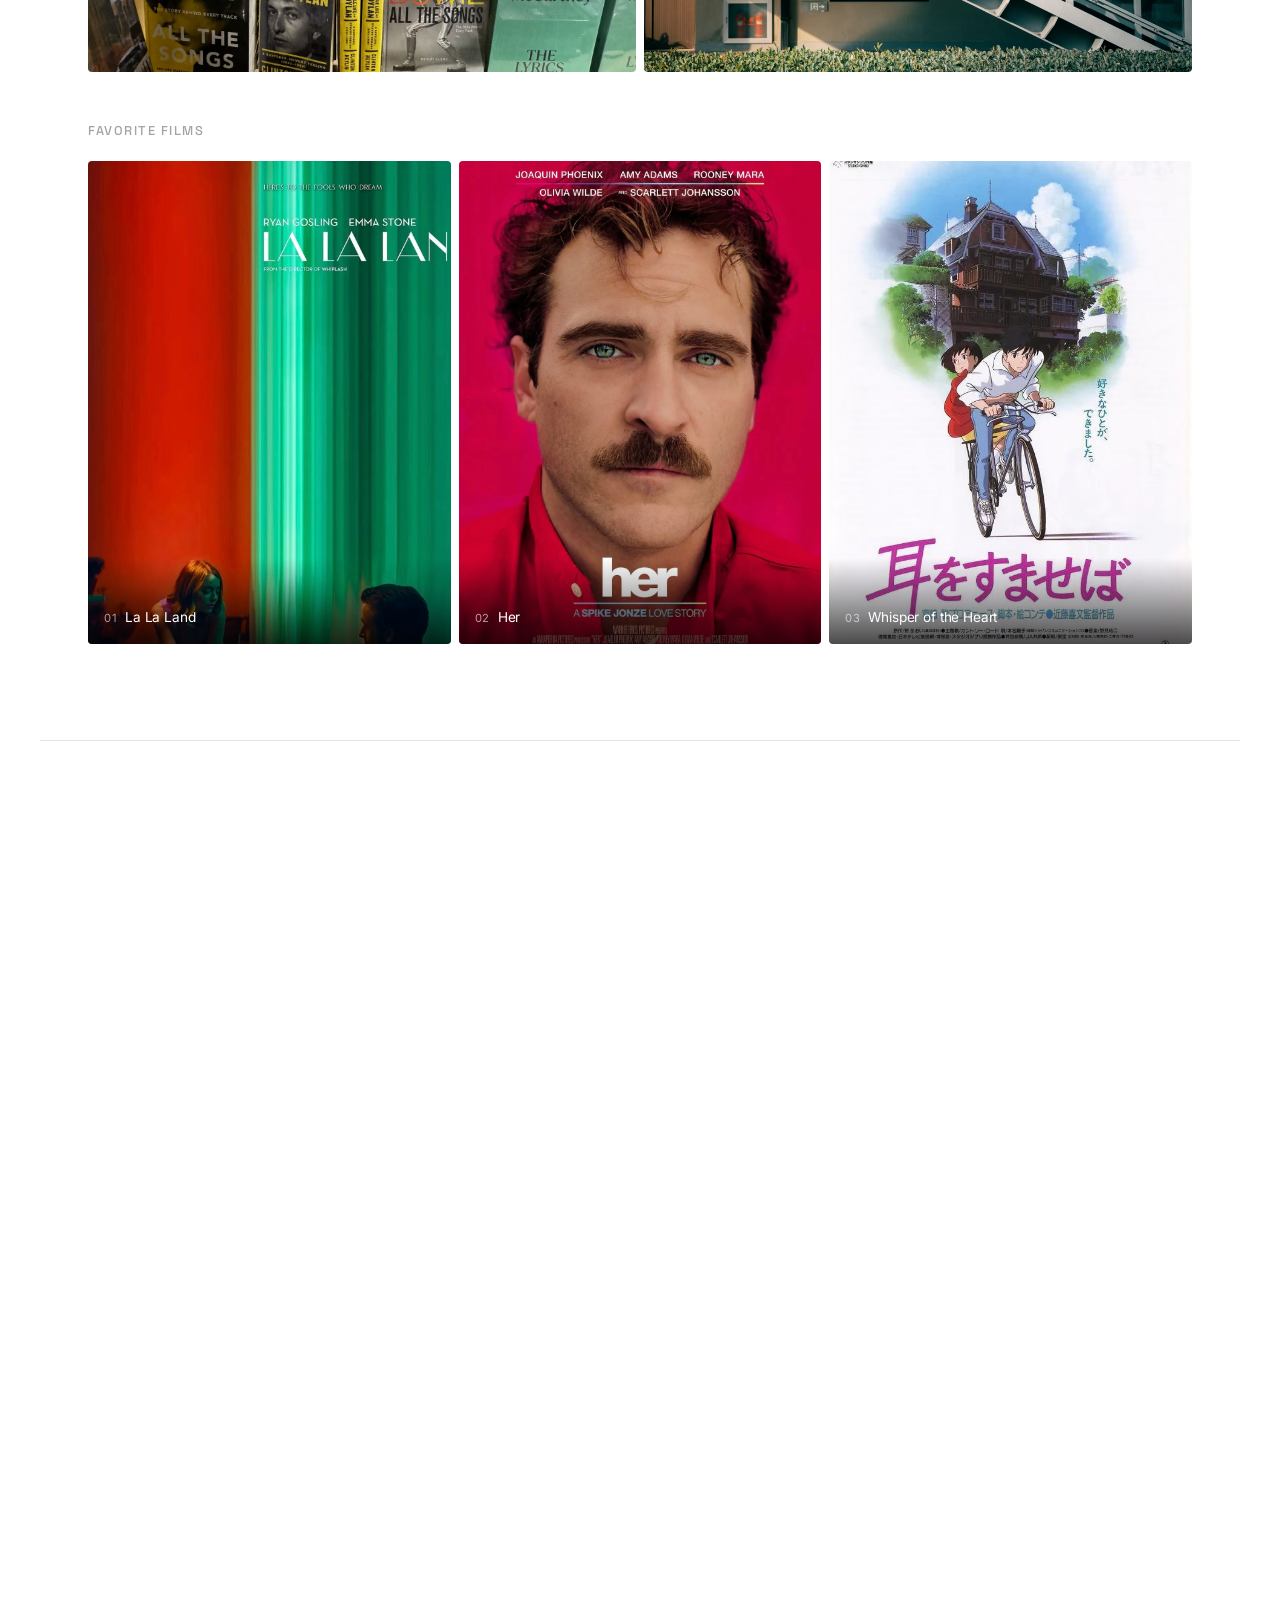
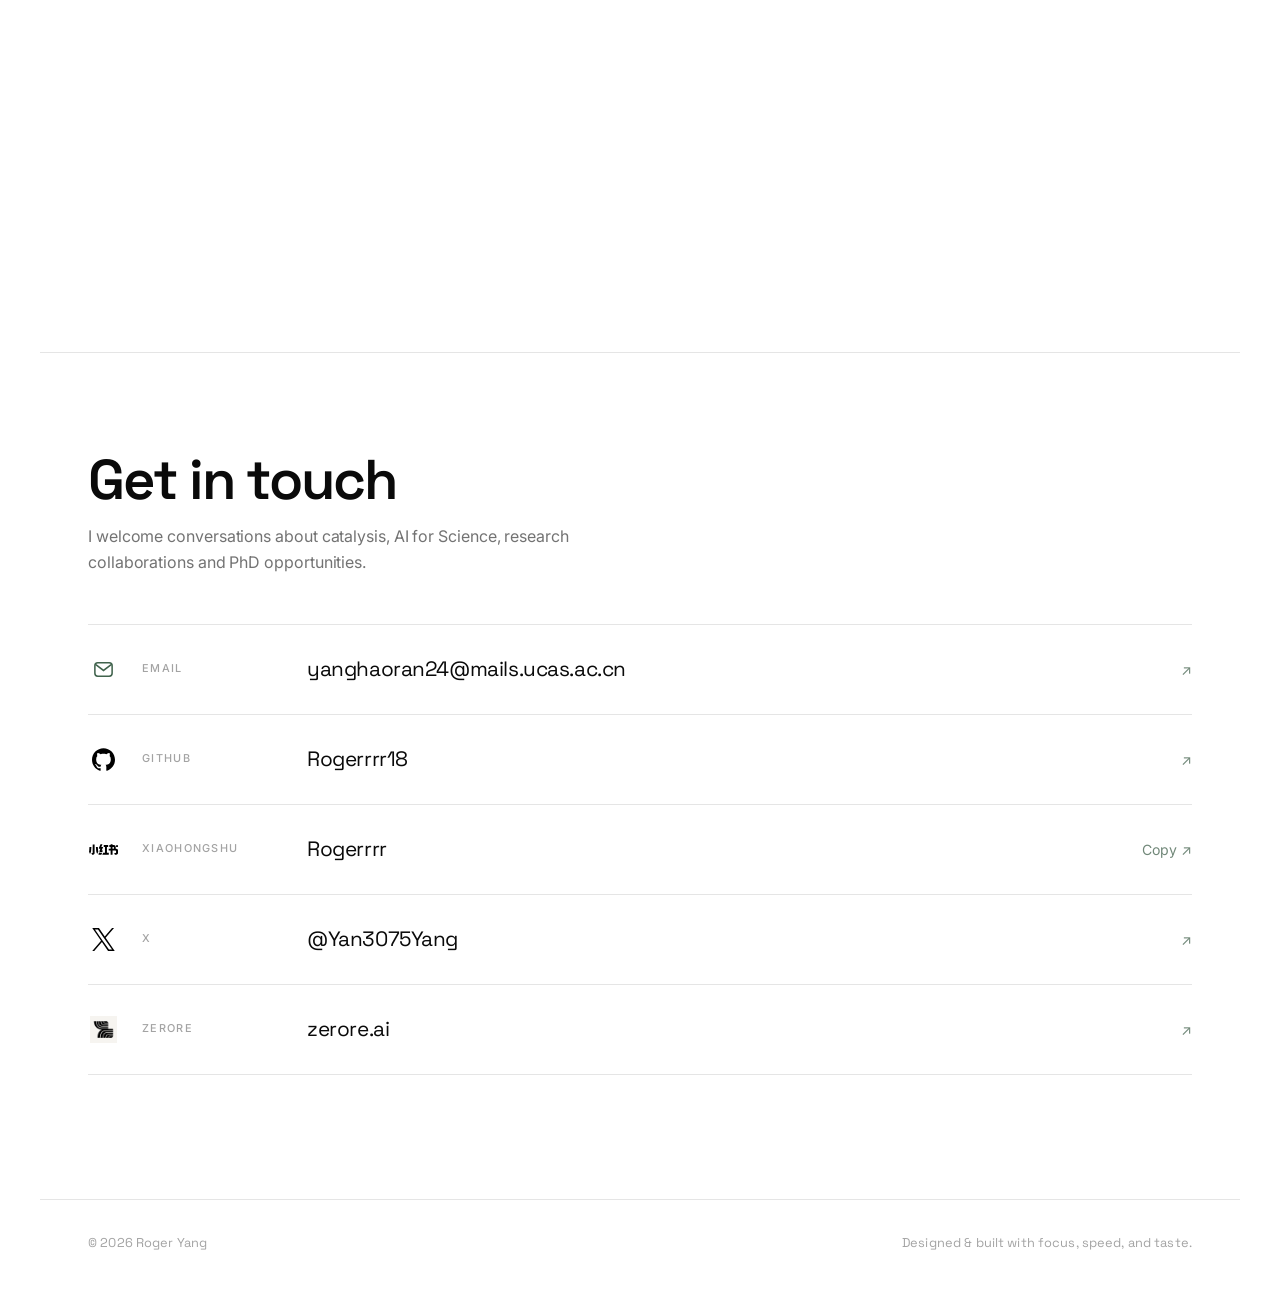
==== commit c0c4af5f: "Feature Nano Energy figure 6 by default" ====
--- a/index.html
+++ b/index.html
@@ -145,6 +145,10 @@
             <div class="paper-gallery" data-paper-gallery aria-label="Figures from Nano Energy">
               <div class="paper-gallery-header"><span>FIGURES &amp; FINDINGS</span><span class="paper-gallery-count" aria-live="polite">01 / 03</span></div>
               <div class="paper-gallery-stage">
+                <figure class="paper-slide" id="nano-energy-paper-figure-3">
+                  <a class="publication-image" href="assets/images/research/nano-energy-figure-6.png" target="_blank" rel="noopener noreferrer" aria-label="Enlarge Mechanism · Fig. 6 from Nano Energy" data-figure-preview><img src="assets/images/research/nano-energy-figure-6.png" alt="Original Figure 6 showing charge density and DFT reaction-energy calculations" loading="lazy" /></a>
+                  <figcaption><strong>Mechanism · Fig. 6</strong><span>Charge density and DFT comparison of the reaction pathways.</span></figcaption>
+                </figure>
                 <figure class="paper-slide" id="nano-energy-paper-figure-1">
                   <a class="publication-image" href="assets/images/research/nano-energy-figure-1.png" target="_blank" rel="noopener noreferrer" aria-label="Enlarge Structure · Fig. 1 from Nano Energy" data-figure-preview><img src="assets/images/research/nano-energy-figure-1.png" alt="Original Figure 1 showing catalyst synthesis and electron microscopy of ceria-anchored Ni single atoms" loading="lazy" /></a>
                   <figcaption><strong>Structure · Fig. 1</strong><span>Synthesis route and electron microscopy of the Ni catalysts.</span></figcaption>
@@ -153,15 +157,11 @@
                   <a class="publication-image" href="assets/images/research/nano-energy-figure-3.png" target="_blank" rel="noopener noreferrer" aria-label="Enlarge Performance · Fig. 3 from Nano Energy" data-figure-preview><img src="assets/images/research/nano-energy-figure-3.png" alt="Original Figure 3 comparing solar-driven dry-reforming performance and light-to-fuel efficiency" loading="lazy" /></a>
                   <figcaption><strong>Performance · Fig. 3</strong><span>Solar-driven dry-reforming performance and efficiency.</span></figcaption>
                 </figure>
-                <figure class="paper-slide" id="nano-energy-paper-figure-3">
-                  <a class="publication-image" href="assets/images/research/nano-energy-figure-6.png" target="_blank" rel="noopener noreferrer" aria-label="Enlarge Mechanism · Fig. 6 from Nano Energy" data-figure-preview><img src="assets/images/research/nano-energy-figure-6.png" alt="Original Figure 6 showing charge density and DFT reaction-energy calculations" loading="lazy" /></a>
-                  <figcaption><strong>Mechanism · Fig. 6</strong><span>Charge density and DFT comparison of the reaction pathways.</span></figcaption>
-                </figure>
               </div>
               <div class="paper-gallery-nav" aria-label="Choose a figure" hidden>
-                <button class="paper-thumb" type="button" data-figure-index="0" aria-controls="nano-energy-paper-figure-1" aria-pressed="true" aria-label="Show Structure · Fig. 1"><span>Structure · Fig. 1</span></button>
-                <button class="paper-thumb" type="button" data-figure-index="1" aria-controls="nano-energy-paper-figure-2" aria-pressed="false" aria-label="Show Performance · Fig. 3"><span>Performance · Fig. 3</span></button>
-                <button class="paper-thumb" type="button" data-figure-index="2" aria-controls="nano-energy-paper-figure-3" aria-pressed="false" aria-label="Show Mechanism · Fig. 6"><span>Mechanism · Fig. 6</span></button>
+                <button class="paper-thumb" type="button" data-figure-index="0" aria-controls="nano-energy-paper-figure-3" aria-pressed="true" aria-label="Show Mechanism · Fig. 6"><span>Mechanism · Fig. 6</span></button>
+                <button class="paper-thumb" type="button" data-figure-index="1" aria-controls="nano-energy-paper-figure-1" aria-pressed="false" aria-label="Show Structure · Fig. 1"><span>Structure · Fig. 1</span></button>
+                <button class="paper-thumb" type="button" data-figure-index="2" aria-controls="nano-energy-paper-figure-2" aria-pressed="false" aria-label="Show Performance · Fig. 3"><span>Performance · Fig. 3</span></button>
               </div>
               <p class="publication-credit">Original figures from Li et al. © 2025 Elsevier Ltd.</p>
             </div>
